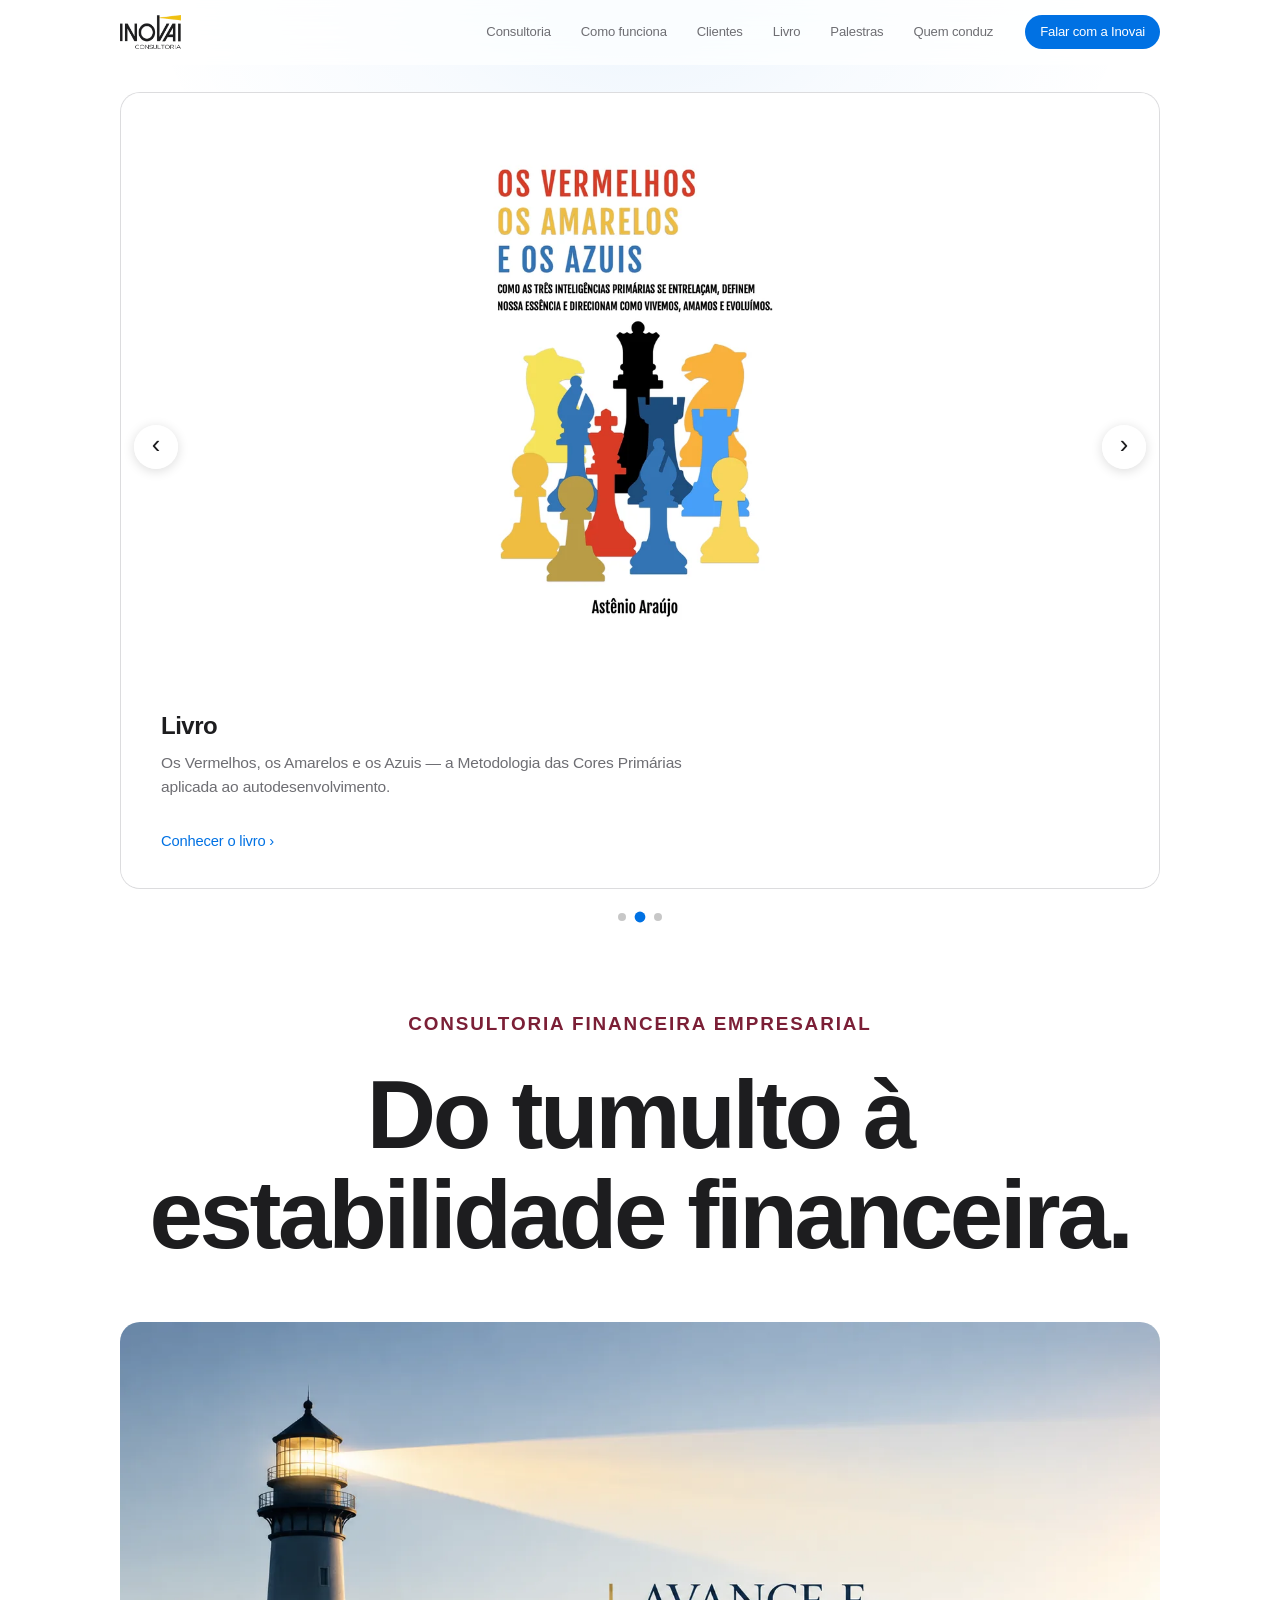
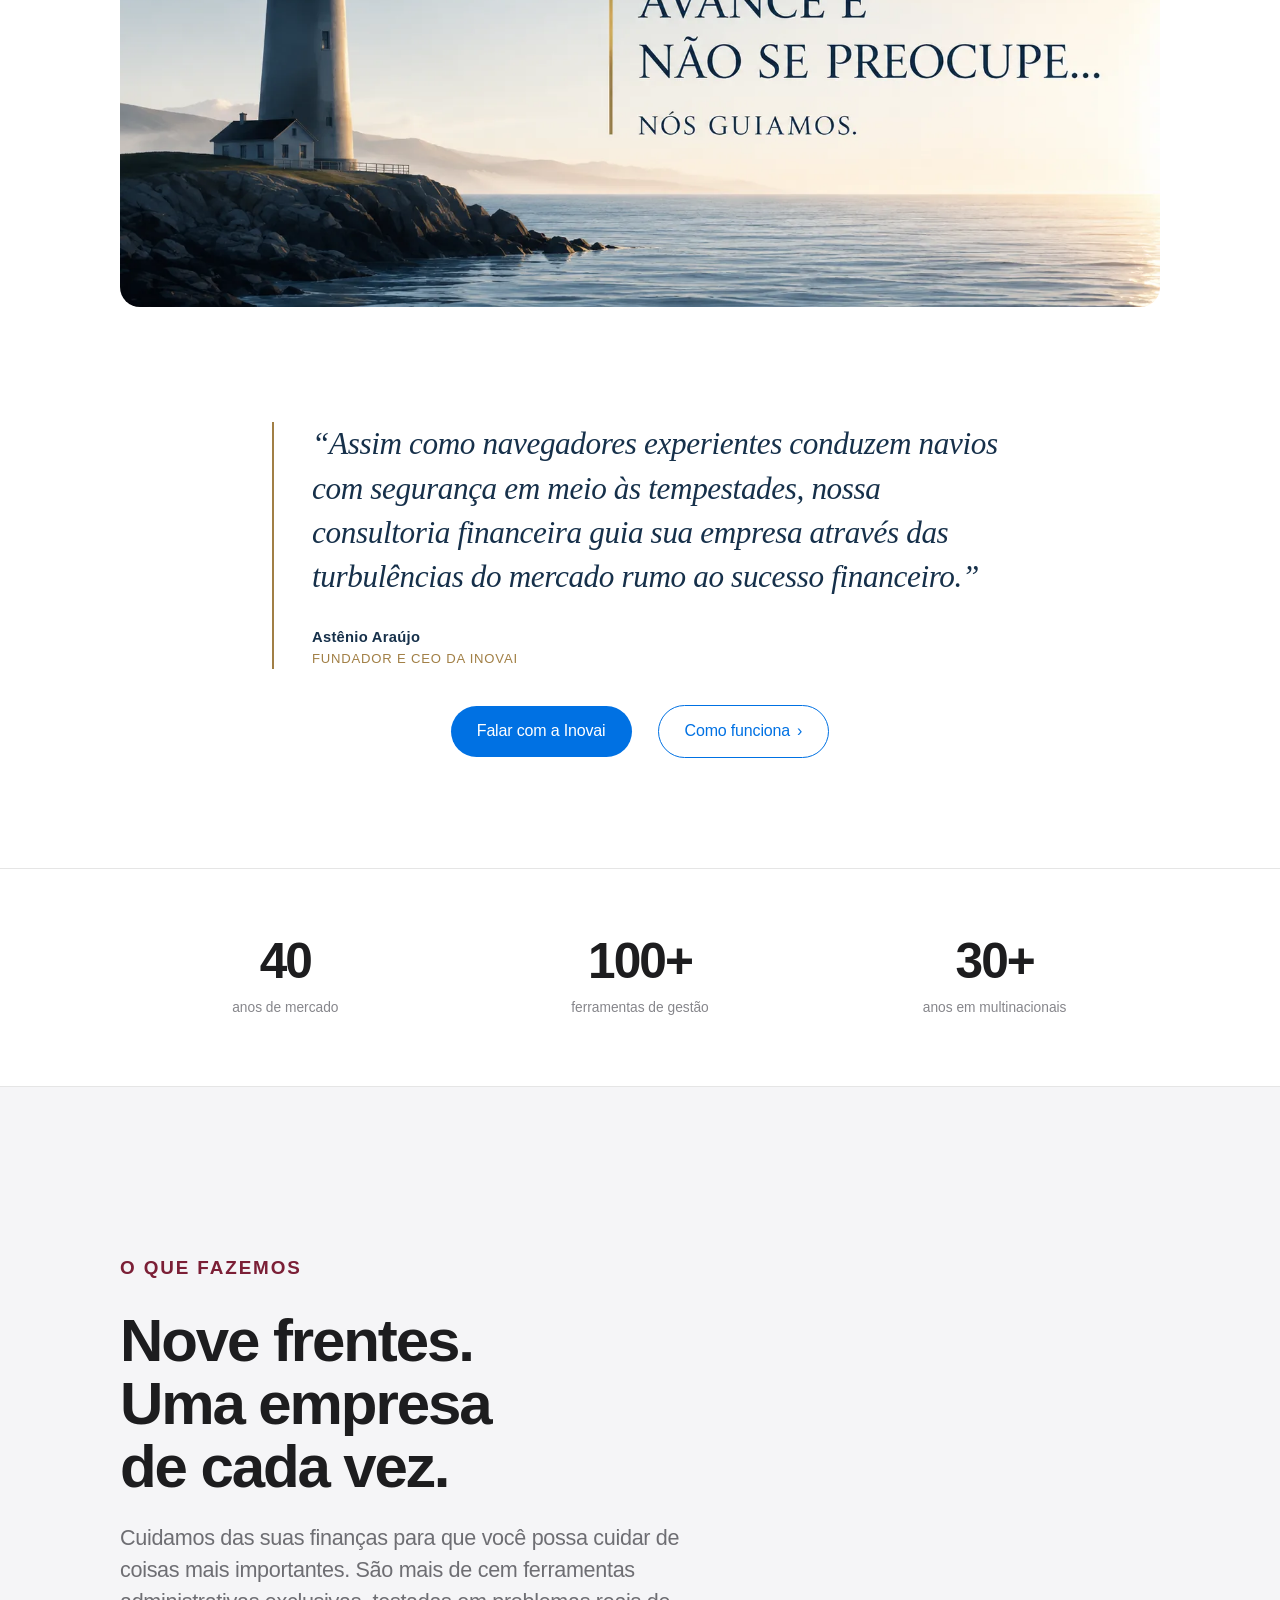
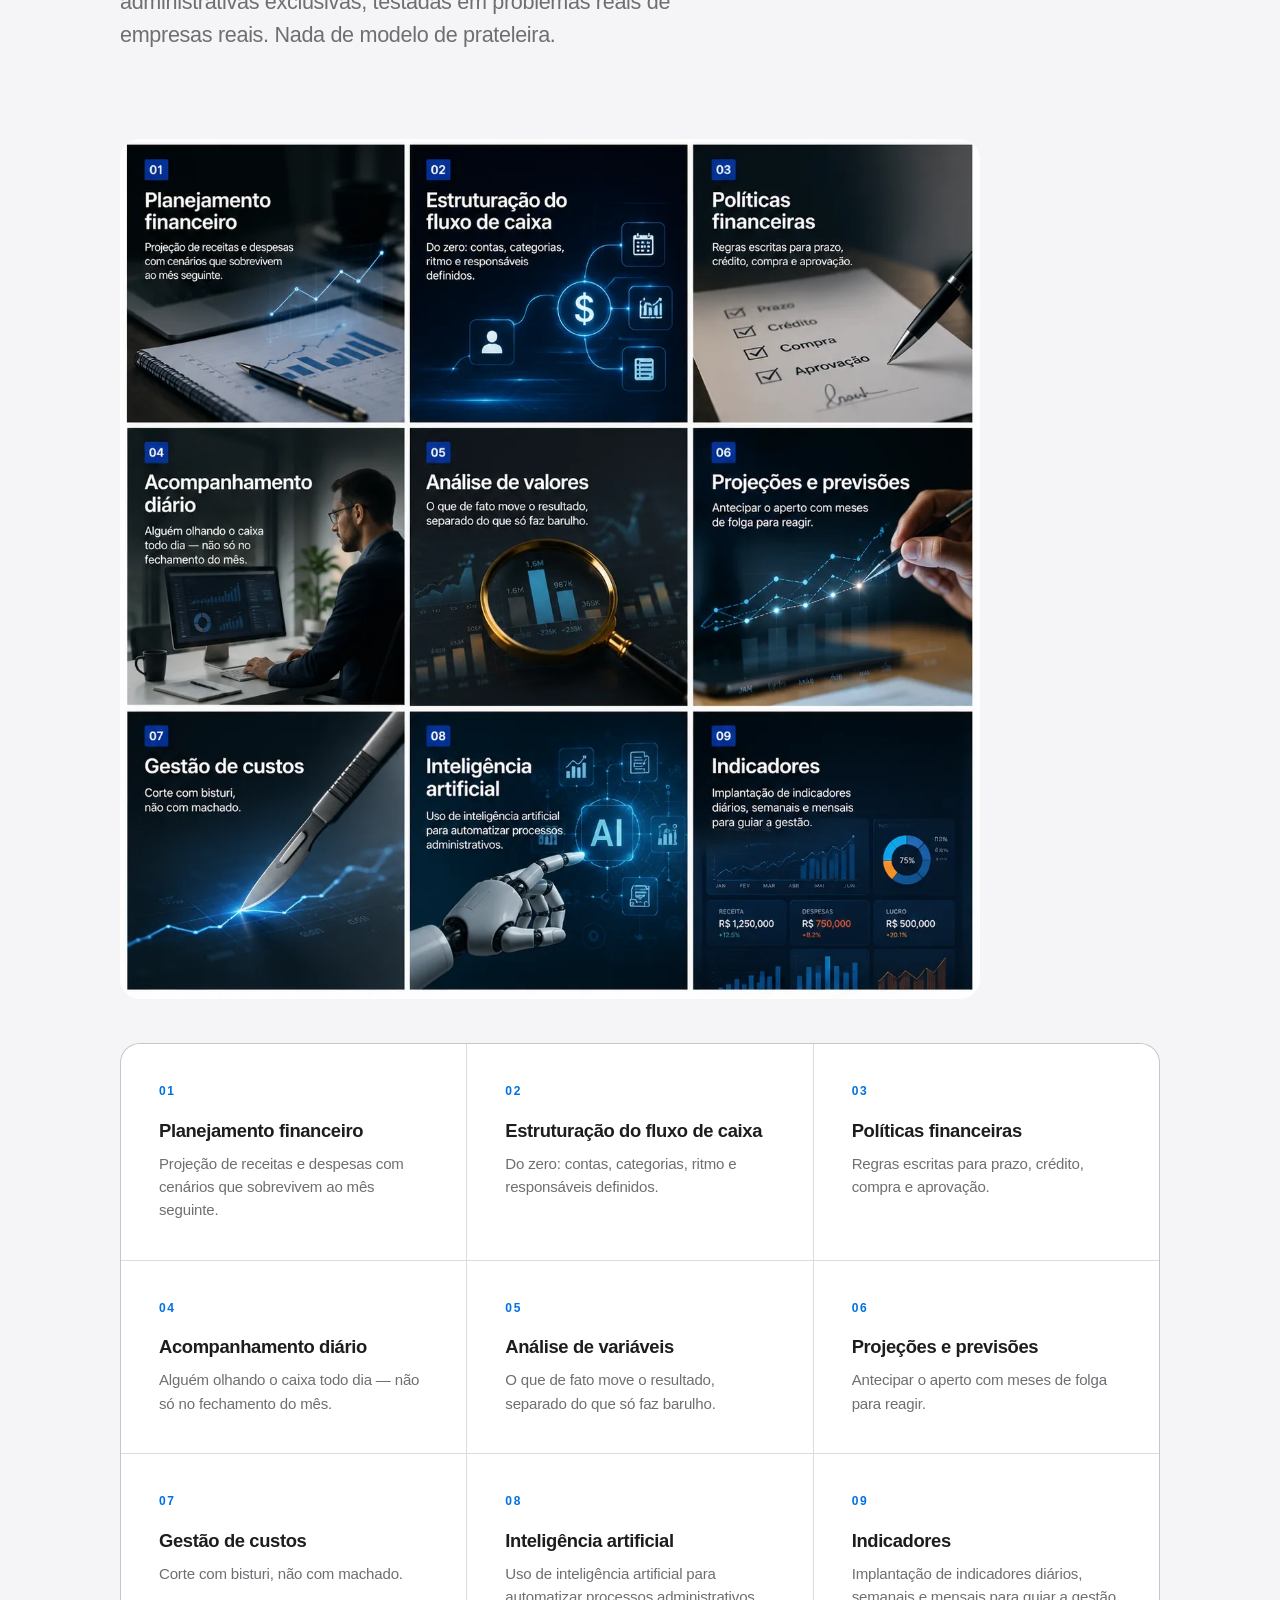
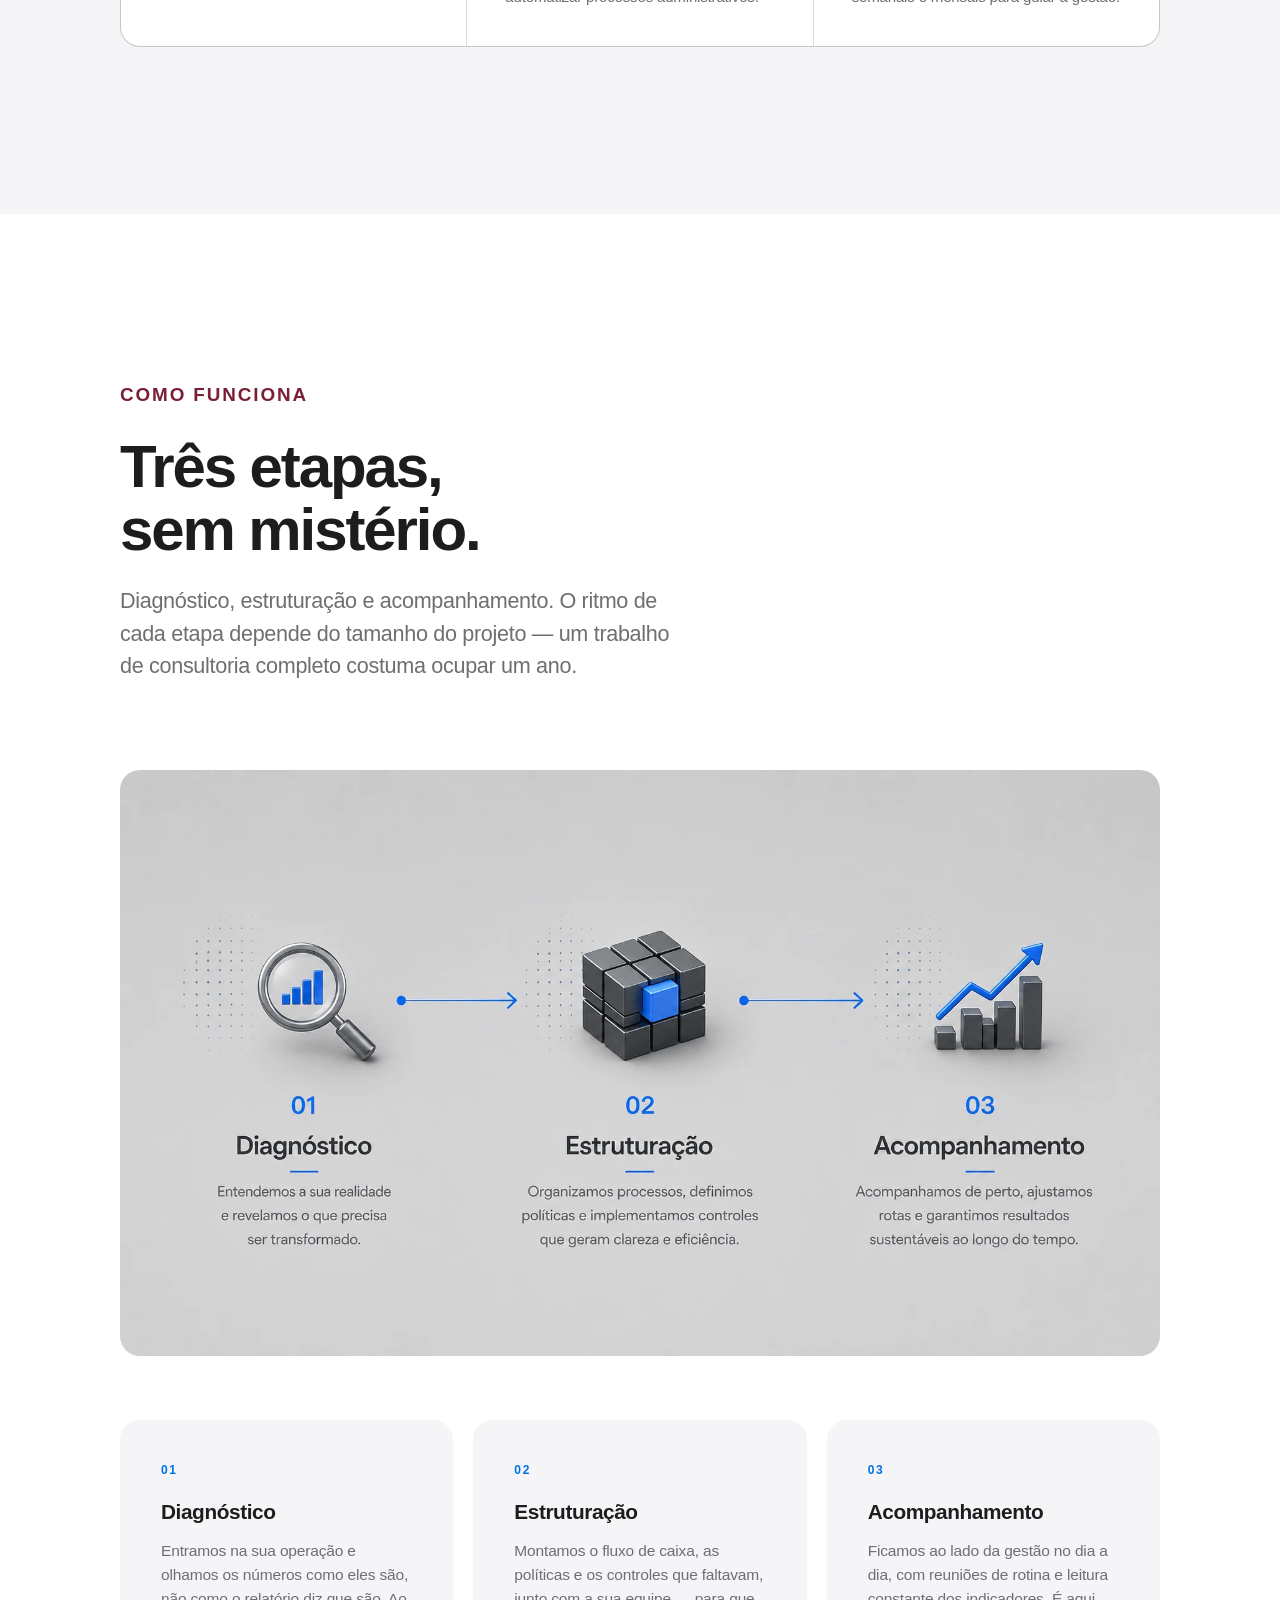
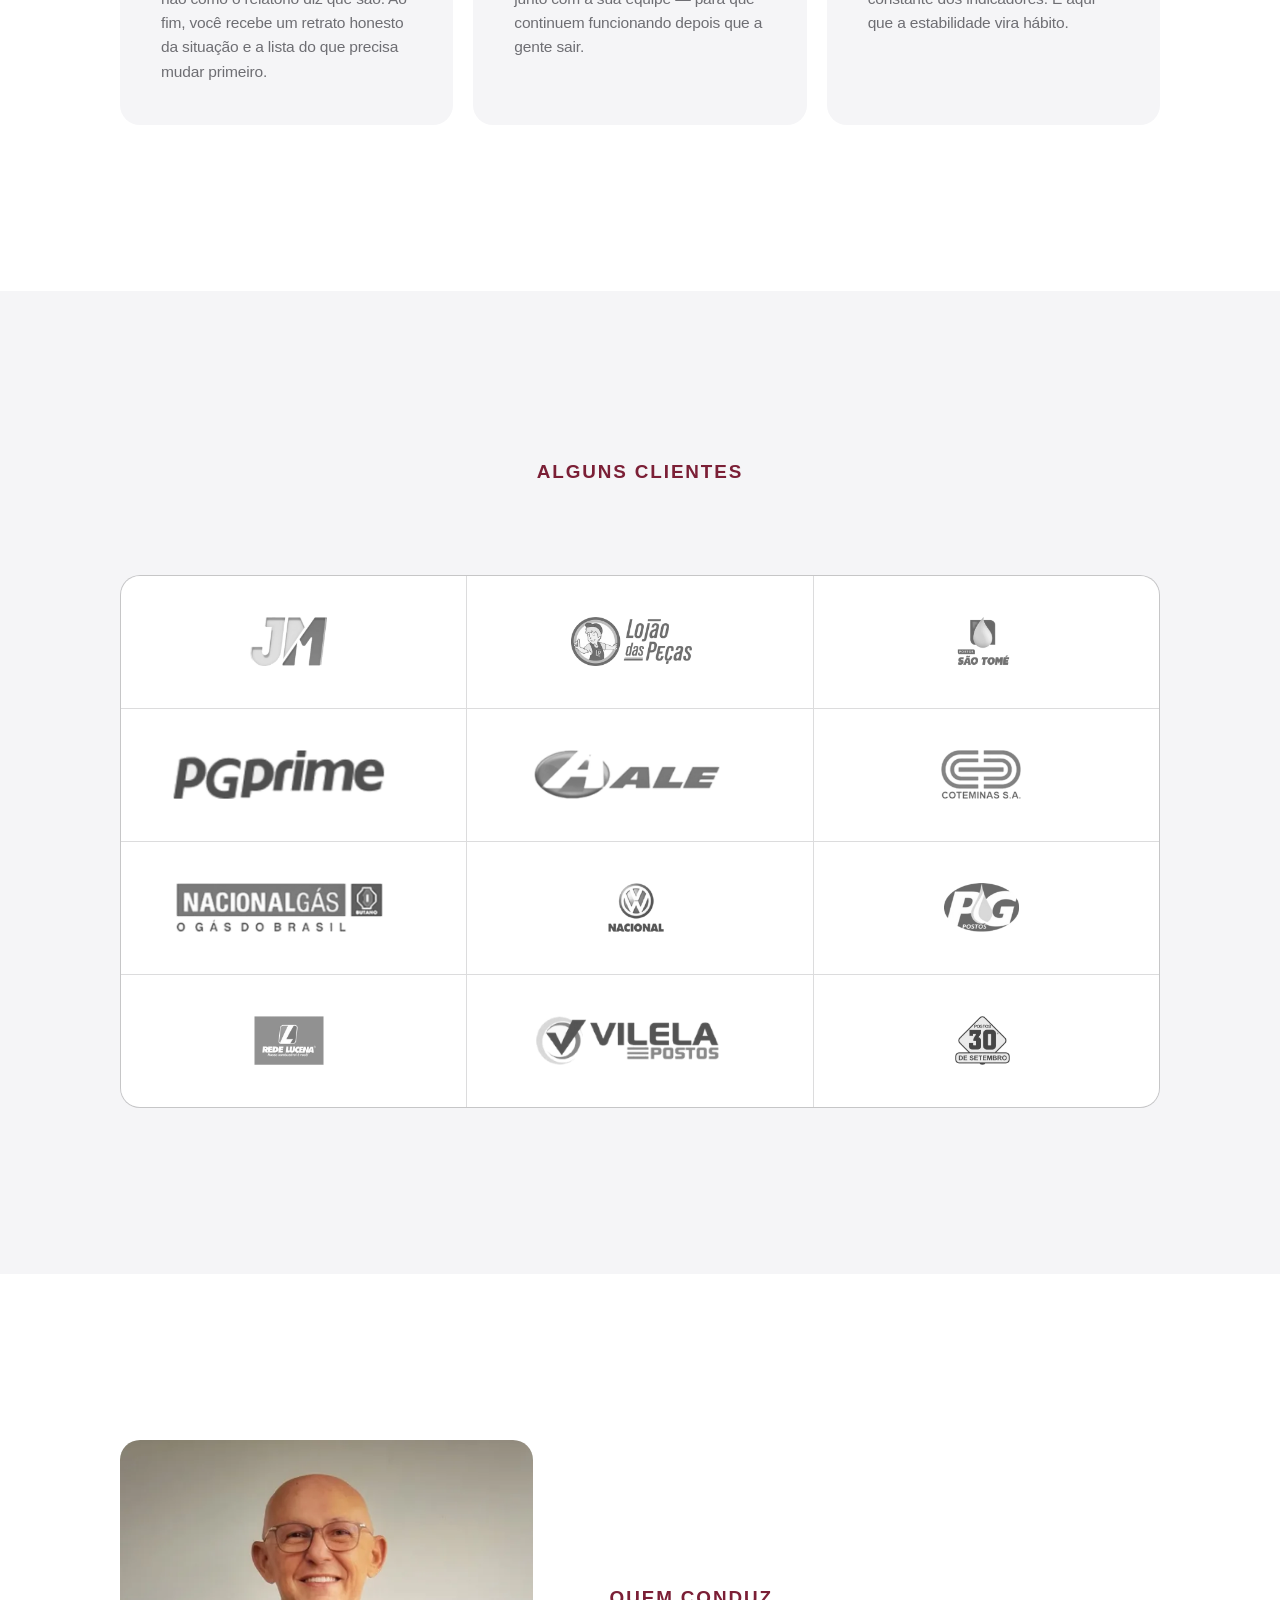
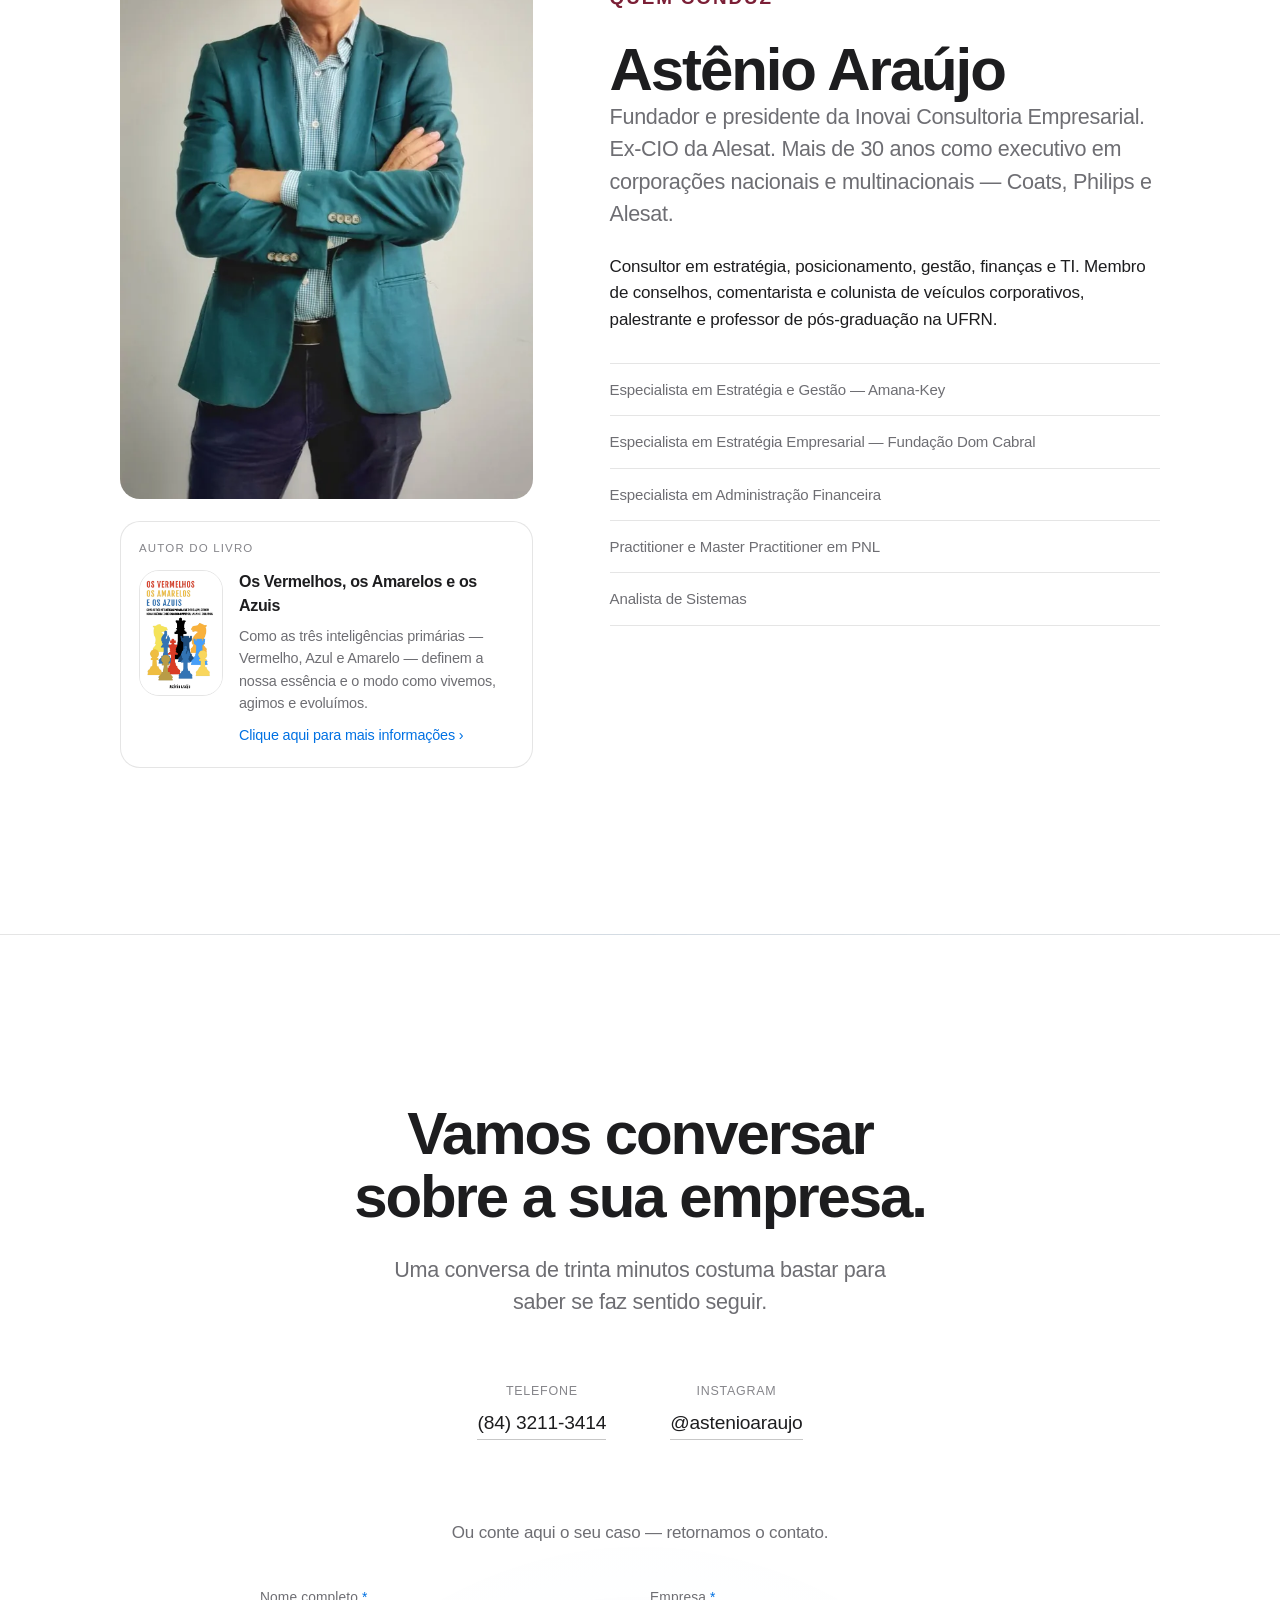
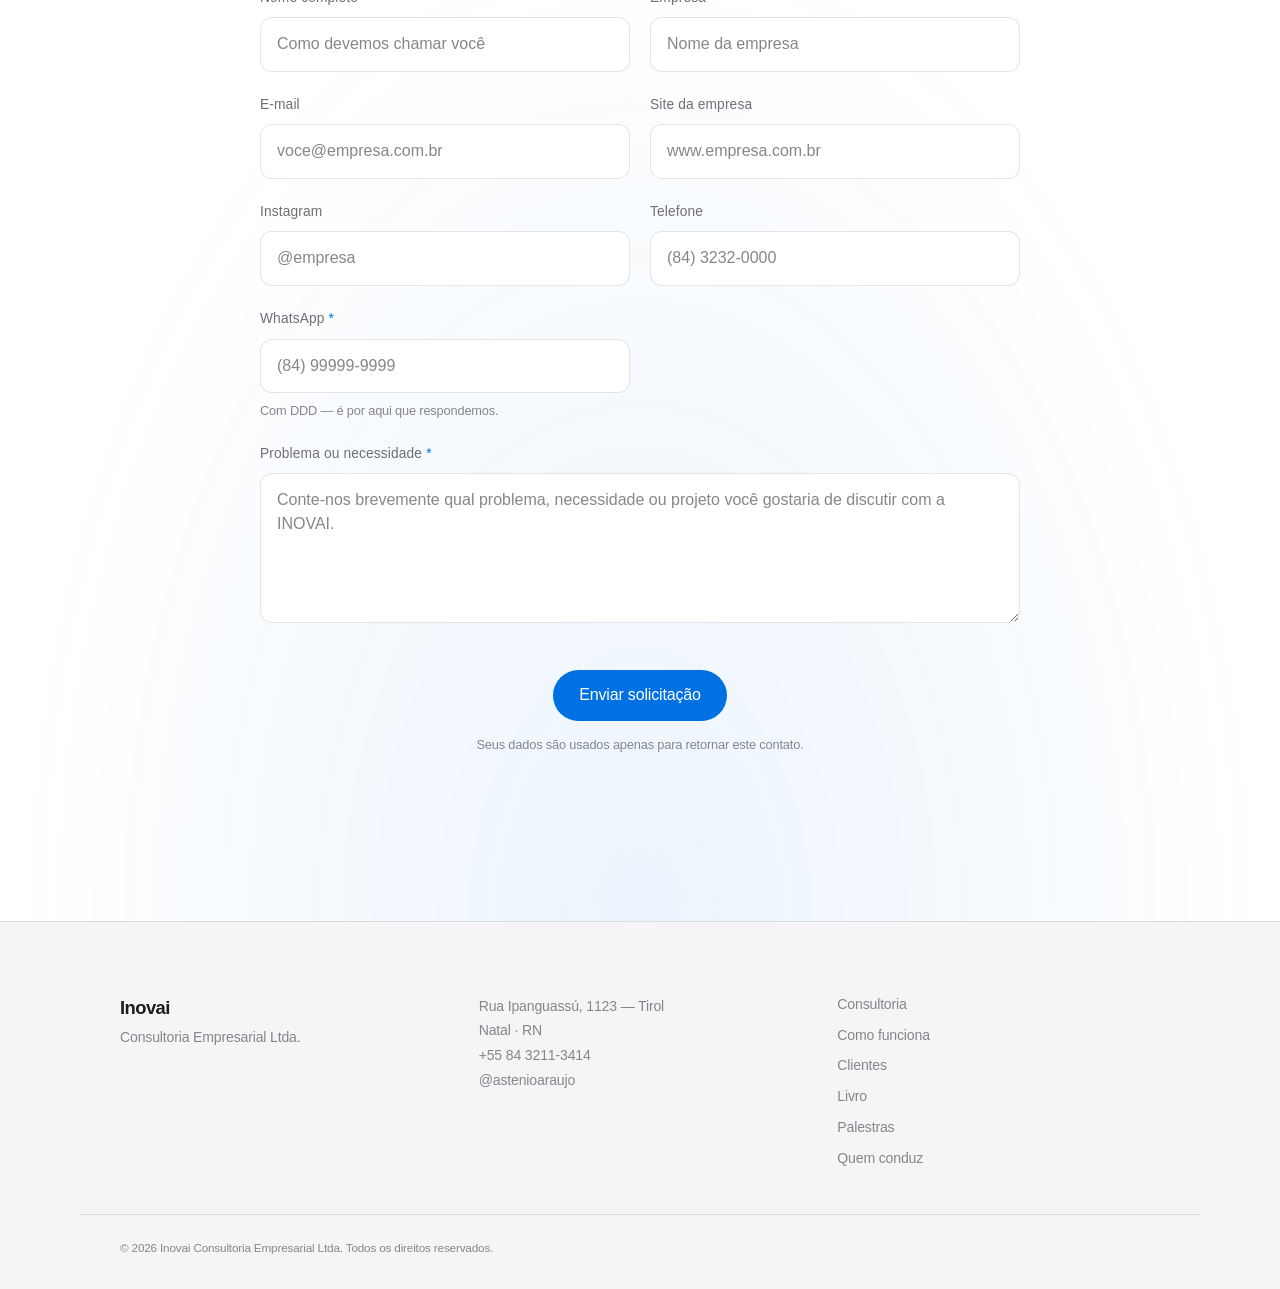
==== public/index.html @ 65b1d148 "Mosaico das nove frentes na seção de consultoria Entra entre o texto de abertura e a lista. O alt é " ====
<!doctype html>
<html lang="pt-BR">
<head>
<meta charset="utf-8">
<meta name="viewport" content="width=device-width, initial-scale=1">
<title>Inovai Consultoria — Consultoria financeira empresarial em Natal/RN</title>
<meta name="description" content="Consultoria financeira para empresas. Planejamento, fluxo de caixa, políticas financeiras e gestão de custos. Do tumulto à estabilidade financeira, com Astênio Araújo.">
<meta name="theme-color" content="#ffffff">
<link rel="stylesheet" href="css/styles.css">
</head>
<body>

<a class="skip" href="#conteudo">Pular para o conteúdo</a>

<header class="nav" id="nav">
  <div class="nav__inner">
    <a class="nav__brand" href="#topo" aria-label="Inovai Consultoria — início">
      <picture>
        <source srcset="img/logo-inovai.webp" type="image/webp">
        <img src="img/logo-inovai.png" width="216" height="120" alt="Inovai Consultoria">
      </picture>
    </a>

    <nav class="nav__links" aria-label="Principal">
      <a href="#consultoria">Consultoria</a>
      <a href="#metodo">Como funciona</a>
      <a href="#clientes">Clientes</a>
      <a href="livro.html">Livro</a>
      <a href="palestras.html">Palestras</a>
      <a href="#sobre">Quem conduz</a>
    </nav>

    <a class="nav__cta" href="#contato">Falar com a Inovai</a>

    <button class="nav__toggle" id="navToggle" aria-expanded="false" aria-controls="navMenu" aria-label="Abrir menu">
      <span></span><span></span>
    </button>
  </div>

  <div class="menu" id="navMenu" hidden>
    <a href="#consultoria">Consultoria</a>
    <a href="#metodo">Como funciona</a>
    <a href="#clientes">Clientes</a>
    <a href="livro.html">Livro</a>
    <a href="palestras.html">Palestras</a>
    <a href="#sobre">Quem conduz</a>
    <a href="#contato">Falar com a Inovai</a>
  </div>
</header>

<main id="conteudo">

  <!-- ============ HERO ============ -->
  <section class="hero" id="topo">
    <div class="wrap hero__inner">
      <div class="carrossel hero__midia reveal" aria-roledescription="carrossel"
           aria-label="Produtos da Inovai">
        <div class="carrossel__palco">
          <ul class="carrossel__trilha" id="carrosselTrilha">
        <li class="slide" role="group" aria-roledescription="slide"
            aria-label="1 de 6: Consultoria">
                  <picture>
            <source srcset="img/produto-consultoria.webp" type="image/webp">
            <img src="img/produto-consultoria.jpg" width="1600" height="900"
                 alt="Reunião de apresentação de resultados com painel de indicadores da Inovai">
          </picture>
          <div class="slide__texto">
            <h3>Consultoria</h3>
            <p>Planejamento, fluxo de caixa e gestão de custos, do diagnóstico ao acompanhamento diário.</p>
          </div>
        </li>
        <li class="slide" role="group" aria-roledescription="slide"
            aria-label="2 de 6: Livro">
          <a class="slide__link" href="livro.html">
            <picture>
              <source srcset="img/slide-livro.webp" type="image/webp">
              <img src="img/slide-livro.jpg" width="1600" height="900" loading="lazy"
                   alt="Capa do livro Os Vermelhos, os Amarelos e os Azuis, de Astênio Araújo">
            </picture>
            <div class="slide__texto">
              <h3>Livro</h3>
              <p>Os Vermelhos, os Amarelos e os Azuis — a Metodologia das Cores
                 Primárias aplicada ao autodesenvolvimento.</p>
              <span class="slide__mais">Conhecer o livro ›</span>
            </div>
          </a>
        </li>
        <li class="slide" role="group" aria-roledescription="slide"
            aria-label="3 de 6: Palestras">
          <a class="slide__link" href="palestras.html">
            <picture>
              <source srcset="img/slide-palestras.webp" type="image/webp">
              <img src="img/slide-palestras.jpg" width="1600" height="900" loading="lazy"
                   alt="Astênio Araújo em palestra, de microfone na mão, diante de um auditório lotado">
            </picture>
            <div class="slide__texto">
              <h3>Palestras</h3>
              <p>Administração, estratégia, gestão financeira e gestão de pessoas,
                 para plateias de executivos, empresários e estudantes.</p>
              <span class="slide__mais">Conhecer as palestras ›</span>
            </div>
          </a>
        </li>
        <!--
          Os outros produtos entram aqui conforme as imagens ficarem prontas.
          Basta descomentar um bloco por vez e acrescentar o ponto correspondente
          em .carrossel__pontos — as setas e os pontos aparecem sozinhos a partir
          do segundo slide.
        -->
        <!--
        <li class="slide" role="group" aria-roledescription="slide"
            aria-label="4 de 6: Treinamentos">
                  <div class="slide__vazio">
            <span>Imagem em preparação</span>
          </div>
          <div class="slide__texto">
            <h3>Treinamentos</h3>
            <p>[Uma linha sobre os treinamentos — o que a equipe leva embora.]</p>
          </div>
        </li>
        <li class="slide" role="group" aria-roledescription="slide"
            aria-label="5 de 6: Mentorias">
                  <div class="slide__vazio">
            <span>Imagem em preparação</span>
          </div>
          <div class="slide__texto">
            <h3>Mentorias</h3>
            <p>[Uma linha sobre as mentorias — para quem e em que ritmo.]</p>
          </div>
        </li>
        <li class="slide" role="group" aria-roledescription="slide"
            aria-label="6 de 6: Metodologia das Cores">
                  <div class="slide__vazio">
            <span>Imagem em preparação</span>
          </div>
          <div class="slide__texto">
            <h3>Metodologia das Cores</h3>
            <p>[Uma linha sobre a metodologia das cores — o que ela revela.]</p>
          </div>
        </li>
        -->
          </ul>
        </div>

        <button class="carrossel__seta carrossel__seta--anterior" type="button"
                id="carrosselAnterior" aria-label="Produto anterior" hidden>
          <span aria-hidden="true">‹</span>
        </button>
        <button class="carrossel__seta carrossel__seta--proximo" type="button"
                id="carrosselProximo" aria-label="Próximo produto" hidden>
          <span aria-hidden="true">›</span>
        </button>

        <div class="carrossel__pontos" id="carrosselPontos" role="tablist"
             aria-label="Escolher produto" hidden>
          <button type="button" role="tab" aria-label="Consultoria" aria-selected="true"></button>
          <button type="button" role="tab" aria-label="Livro" aria-selected="false"></button>
          <button type="button" role="tab" aria-label="Palestras" aria-selected="false"></button>
        </div>
      </div>

      <p class="eyebrow reveal">Consultoria financeira empresarial</p>
      <h1 class="hero__title reveal">
        Do tumulto à<br>estabilidade financeira.
      </h1>

      <figure class="hero__farol reveal">
        <picture>
          <source srcset="img/farol.webp" type="image/webp">
          <img src="img/farol.jpg" width="1600" height="900" loading="lazy"
               alt="Farol iluminando o mar ao amanhecer, com a frase: Avance e não se preocupe… nós guiamos.">
        </picture>
      </figure>

      <figure class="quote hero__citacao">
        <blockquote class="reveal">
          “Assim como navegadores experientes conduzem navios com segurança
          em meio às tempestades, nossa consultoria financeira guia sua empresa
          através das turbulências do mercado rumo ao sucesso financeiro.”
        </blockquote>
        <figcaption class="reveal">
          <strong>Astênio Araújo</strong>
          <span>Fundador e CEO da Inovai</span>
        </figcaption>
      </figure>

      <div class="hero__actions reveal">
        <a class="btn btn--primary" href="#contato">Falar com a Inovai</a>
        <a class="btn btn--ghost" href="#metodo">Como funciona <span aria-hidden="true">›</span></a>
      </div>

    </div>

    <div class="hero__glow" aria-hidden="true"></div>
  </section>


  <!-- ============ NÚMEROS ============ -->
  <section class="stats">
    <div class="wrap stats__grid">
      <div class="stat reveal"><strong>40</strong><span>anos de mercado</span></div>
      <div class="stat reveal"><strong>100+</strong><span>ferramentas de gestão</span></div>
      <div class="stat reveal"><strong>30+</strong><span>anos em multinacionais</span></div>
    </div>
  </section>

  <!-- ============ CONSULTORIA / SERVIÇOS ============ -->
  <section class="section section--alt" id="consultoria">
    <div class="wrap">
      <header class="section__head">
        <p class="eyebrow reveal">O que fazemos</p>
        <h2 class="reveal">Nove frentes.<br>Uma empresa<br>de cada vez.</h2>
        <p class="lead reveal">
          Cuidamos das suas finanças para que você possa cuidar de coisas mais
          importantes. São mais de cem ferramentas administrativas exclusivas,
          testadas em problemas reais de empresas reais. Nada de modelo de
          prateleira.
        </p>
      </header>

      <!-- O mosaico repete, em imagem, as nove frentes listadas logo abaixo.
           Por isso o alt é curto: quem usa leitor de tela ouviria tudo duas
           vezes se a imagem descrevesse item por item. -->
      <figure class="frentes reveal">
        <picture>
          <source srcset="img/frentes.webp" type="image/webp">
          <img src="img/frentes.jpg" width="1254" height="1254" loading="lazy"
               alt="Mosaico com as nove frentes de consultoria, detalhadas na lista a seguir.">
        </picture>
      </figure>

      <ol class="services">
        <li class="reveal"><span>01</span><h3>Planejamento financeiro</h3><p>Projeção de receitas e despesas com cenários que sobrevivem ao mês seguinte.</p></li>
        <li class="reveal"><span>02</span><h3>Estruturação do fluxo de caixa</h3><p>Do zero: contas, categorias, ritmo e responsáveis definidos.</p></li>
        <li class="reveal"><span>03</span><h3>Políticas financeiras</h3><p>Regras escritas para prazo, crédito, compra e aprovação.</p></li>
        <li class="reveal"><span>04</span><h3>Acompanhamento diário</h3><p>Alguém olhando o caixa todo dia — não só no fechamento do mês.</p></li>
        <li class="reveal"><span>05</span><h3>Análise de variáveis</h3><p>O que de fato move o resultado, separado do que só faz barulho.</p></li>
        <li class="reveal"><span>06</span><h3>Projeções e previsões</h3><p>Antecipar o aperto com meses de folga para reagir.</p></li>
        <li class="reveal"><span>07</span><h3>Gestão de custos</h3><p>Corte com bisturi, não com machado.</p></li>
        <li class="reveal"><span>08</span><h3>Inteligência artificial</h3><p>Uso de inteligência artificial para automatizar processos administrativos.</p></li>
        <li class="reveal"><span>09</span><h3>Indicadores</h3><p>Implantação de indicadores diários, semanais e mensais para guiar a gestão.</p></li>
      </ol>
    </div>
  </section>

  <!-- ============ MÉTODO ============ -->
  <section class="section" id="metodo">
    <div class="wrap">
      <header class="section__head">
        <p class="eyebrow reveal">Como funciona</p>
        <h2 class="reveal">Três etapas,<br>sem mistério.</h2>
        <p class="lead reveal">
          Diagnóstico, estruturação e acompanhamento. O ritmo de cada etapa depende
          do tamanho do projeto — um trabalho de consultoria completo costuma
          ocupar um ano.
        </p>
      </header>

      <!-- Desenho do fluxo (arte) — no celular dá lugar à linha do tempo abaixo -->
      <figure class="fluxo-arte reveal">
        <picture>
          <source
            type="image/webp"
            srcset="img/fluxo-800.webp 836w, img/fluxo.webp 1672w"
            sizes="(min-width:1120px) 1040px, 92vw">
          <img
            src="img/fluxo.jpg"
            srcset="img/fluxo-800.jpg 836w, img/fluxo.jpg 1672w"
            sizes="(min-width:1120px) 1040px, 92vw"
            width="1672" height="941" loading="lazy" decoding="async"
            alt="Fluxo do método em três etapas: 01 Diagnóstico — entendemos a sua realidade e revelamos o que precisa ser transformado; 02 Estruturação — organizamos processos, definimos políticas e implementamos controles que geram clareza e eficiência; 03 Acompanhamento — acompanhamos de perto, ajustamos rotas e garantimos resultados sustentáveis ao longo do tempo.">
        </picture>
      </figure>

      <!-- Linha do tempo (só no celular, onde a arte ficaria ilegível) -->
      <div class="fluxo reveal" role="img"
           aria-label="Linha do tempo do método: começa no diagnóstico, segue para a estruturação e termina no acompanhamento, ao longo de cerca de um ano.">
        <ol class="fluxo__linha">
          <li class="fluxo__no">
            <span class="fluxo__ponto"><span>01</span></span>
            <span class="fluxo__rotulo">Diagnóstico</span>
            <span class="fluxo__nota">Retrato honesto</span>
          </li>
          <li class="fluxo__no">
            <span class="fluxo__ponto"><span>02</span></span>
            <span class="fluxo__rotulo">Estruturação</span>
            <span class="fluxo__nota">Controles de pé</span>
          </li>
          <li class="fluxo__no">
            <span class="fluxo__ponto"><span>03</span></span>
            <span class="fluxo__rotulo">Acompanhamento</span>
            <span class="fluxo__nota">Estabilidade vira hábito</span>
          </li>
        </ol>
        <p class="fluxo__escala" aria-hidden="true">
          <span>início</span><span>≈ um ano</span>
        </p>
      </div>

      <div class="steps">
        <article class="step reveal">
          <span class="step__num">01</span>
          <h3>Diagnóstico</h3>
          <p>
            Entramos na sua operação e olhamos os números como eles são, não como
            o relatório diz que são. Ao fim, você recebe um retrato honesto da situação
            e a lista do que precisa mudar primeiro.
          </p>
        </article>

        <article class="step reveal">
          <span class="step__num">02</span>
          <h3>Estruturação</h3>
          <p>
            Montamos o fluxo de caixa, as políticas e os controles que faltavam,
            junto com a sua equipe — para que continuem funcionando depois que a
            gente sair.
          </p>
        </article>

        <article class="step reveal">
          <span class="step__num">03</span>
          <h3>Acompanhamento</h3>
          <p>
            Ficamos ao lado da gestão no dia a dia, com reuniões de rotina e leitura
            constante dos indicadores. É aqui que a estabilidade vira hábito.
          </p>
        </article>
      </div>
    </div>
  </section>

  <!-- ============ CLIENTES ============ -->
  <section class="section section--alt" id="clientes">
    <div class="wrap">
      <header class="section__head section__head--center">
        <p class="eyebrow reveal">Alguns clientes</p>
      </header>

      <ul class="logos">
        <li class="logo reveal">
          <picture>
            <source srcset="img/clientes/jm.webp" type="image/webp">
            <img src="img/clientes/jm.png" alt="JM" loading="lazy">
          </picture>
        </li>
        <li class="logo reveal">
          <picture>
            <source srcset="img/clientes/lojao-das-pecas.webp" type="image/webp">
            <img src="img/clientes/lojao-das-pecas.png" alt="Lojão das Peças" loading="lazy">
          </picture>
        </li>
        <li class="logo reveal">
          <picture>
            <source srcset="img/clientes/postos-sao-tome.webp" type="image/webp">
            <img src="img/clientes/postos-sao-tome.png" alt="Postos São Tomé" loading="lazy">
          </picture>
        </li>
        <li class="logo reveal">
          <picture>
            <source srcset="img/clientes/pgprime.webp" type="image/webp">
            <img src="img/clientes/pgprime.png" alt="PGprime" loading="lazy">
          </picture>
        </li>
        <li class="logo reveal">
          <picture>
            <source srcset="img/clientes/ale.webp" type="image/webp">
            <img src="img/clientes/ale.png" alt="Ale Combustíveis" loading="lazy">
          </picture>
        </li>
        <li class="logo reveal">
          <picture>
            <source srcset="img/clientes/coteminas.webp" type="image/webp">
            <img src="img/clientes/coteminas.png" alt="Coteminas S.A." loading="lazy">
          </picture>
        </li>
        <li class="logo reveal">
          <picture>
            <source srcset="img/clientes/nacional-gas.webp" type="image/webp">
            <img src="img/clientes/nacional-gas.png" alt="Nacional Gás" loading="lazy">
          </picture>
        </li>
        <li class="logo reveal">
          <picture>
            <source srcset="img/clientes/volkswagen-nacional.webp" type="image/webp">
            <img src="img/clientes/volkswagen-nacional.png" alt="Volkswagen Nacional" loading="lazy">
          </picture>
        </li>
        <li class="logo reveal">
          <picture>
            <source srcset="img/clientes/pg-postos.webp" type="image/webp">
            <img src="img/clientes/pg-postos.png" alt="PG Postos" loading="lazy">
          </picture>
        </li>
        <li class="logo logo--chapado reveal">
          <picture>
            <source srcset="img/clientes/rede-lucena.webp" type="image/webp">
            <img src="img/clientes/rede-lucena.png" alt="Rede Lucena" loading="lazy">
          </picture>
        </li>
        <li class="logo reveal">
          <picture>
            <source srcset="img/clientes/vilela-postos.webp" type="image/webp">
            <img src="img/clientes/vilela-postos.png" alt="Vilela Postos" loading="lazy">
          </picture>
        </li>
        <li class="logo reveal">
          <picture>
            <source srcset="img/clientes/postos-30-de-setembro.webp" type="image/webp">
            <img src="img/clientes/postos-30-de-setembro.png" alt="Postos 30 de Setembro" loading="lazy">
          </picture>
        </li>
      </ul>
    </div>
  </section>

  <!-- ============ QUEM CONDUZ ============ -->
  <section class="section" id="sobre">
    <div class="wrap about">
      <div class="about__photo reveal">
        <picture>
          <source srcset="img/astenio.webp" type="image/webp">
          <img src="img/astenio.jpg" width="627" height="1000" loading="lazy"
               alt="Astênio Araújo, fundador da Inovai Consultoria">
        </picture>

        <!-- O cartão inteiro é link para a landing do livro -->
        <a class="autor reveal" href="livro.html">
          <span class="autor__rotulo">Autor do livro</span>
          <div class="autor__conteudo">
            <picture class="autor__capa">
              <source srcset="img/livro.webp" type="image/webp">
              <img src="img/livro.jpg" width="1100" height="1665" loading="lazy"
                   alt="Capa do livro Os Vermelhos, os Amarelos e os Azuis">
            </picture>
            <div class="autor__texto">
              <strong>Os Vermelhos, os Amarelos e os Azuis</strong>
              <p>Como as três inteligências primárias — Vermelho, Azul e Amarelo —
                 definem a nossa essência e o modo como vivemos, agimos e evoluímos.</p>
              <span class="autor__mais">Clique aqui para mais informações ›</span>
            </div>
          </div>
        </a>
      </div>

      <div class="about__copy">
        <p class="eyebrow reveal">Quem conduz</p>
        <h2 class="reveal">Astênio Araújo</h2>
        <p class="lead reveal">
          Fundador e presidente da Inovai Consultoria Empresarial. Ex-CIO da Alesat.
          Mais de 30 anos como executivo em corporações nacionais e multinacionais —
          Coats, Philips e Alesat.
        </p>
        <p class="reveal">
          Consultor em estratégia, posicionamento, gestão, finanças e TI. Membro de
          conselhos, comentarista e colunista de veículos corporativos, palestrante e
          professor de pós-graduação na UFRN.
        </p>
        <ul class="creds reveal">
          <li>Especialista em Estratégia e Gestão — Amana-Key</li>
          <li>Especialista em Estratégia Empresarial — Fundação Dom Cabral</li>
          <li>Especialista em Administração Financeira</li>
          <li>Practitioner e Master Practitioner em PNL</li>
          <li>Analista de Sistemas</li>
        </ul>
      </div>
    </div>
  </section>

  <!-- ============ CTA FINAL ============ -->
  <section class="section closing" id="contato">
    <div class="wrap closing__inner">
      <h2 class="reveal">Vamos conversar<br>sobre a sua empresa.</h2>
      <p class="lead reveal">Uma conversa de trinta minutos costuma bastar para saber se faz sentido seguir.</p>
      <ul class="contatos reveal">
        <li>
          <span class="contatos__rotulo">Telefone</span>
          <a href="tel:+558432113414">(84) 3211-3414</a>
        </li>
        <li>
          <span class="contatos__rotulo">Instagram</span>
          <a href="https://instagram.com/astenioaraujo" target="_blank" rel="noopener">@astenioaraujo</a>
        </li>
      </ul>

      <form class="form reveal" id="formContato" novalidate>
        <p class="form__intro">Ou conte aqui o seu caso — retornamos o contato.</p>

        <!-- Web3Forms: a chave é pública por natureza, ela só endereça o envio
             para a caixa cadastrada. Não dá acesso a nada — pode ficar no HTML. -->
        <input type="hidden" name="access_key" value="b5db4f8d-cea5-414e-a838-e527a582b4c8">
        <input type="hidden" name="subject" value="Contato pelo site da Inovai">
        <input type="hidden" name="from_name" value="Site Inovai">

        <div class="form__grid">
          <div class="field">
            <label for="nome">Nome completo <span class="req" aria-hidden="true">*</span></label>
            <input id="nome" name="nome" type="text" autocomplete="name" required
                   maxlength="120" placeholder="Como devemos chamar você">
            <p class="field__erro" data-erro-de="nome" hidden></p>
          </div>

          <div class="field">
            <label for="empresa">Empresa <span class="req" aria-hidden="true">*</span></label>
            <input id="empresa" name="empresa" type="text" autocomplete="organization" required
                   maxlength="120" placeholder="Nome da empresa">
            <p class="field__erro" data-erro-de="empresa" hidden></p>
          </div>

          <div class="field">
            <label for="email">E-mail</label>
            <input id="email" name="email" type="email" autocomplete="email"
                   maxlength="180" placeholder="voce@empresa.com.br">
            <p class="field__erro" data-erro-de="email" hidden></p>
          </div>

          <div class="field">
            <label for="site">Site da empresa</label>
            <input id="site" name="site" type="text" maxlength="180"
                   placeholder="www.empresa.com.br">
          </div>

          <div class="field">
            <label for="instagram">Instagram</label>
            <input id="instagram" name="instagram" type="text" maxlength="120"
                   placeholder="@empresa">
          </div>

          <div class="field">
            <label for="telefone">Telefone</label>
            <input id="telefone" name="telefone" type="tel" autocomplete="tel"
                   inputmode="tel" maxlength="20" placeholder="(84) 3232-0000">
            <p class="field__erro" data-erro-de="telefone" hidden></p>
          </div>

          <div class="field">
            <label for="whatsapp">WhatsApp <span class="req" aria-hidden="true">*</span></label>
            <input id="whatsapp" name="whatsapp" type="tel" inputmode="tel" required
                   maxlength="20" placeholder="(84) 99999-9999">
            <p class="field__hint">Com DDD — é por aqui que respondemos.</p>
            <p class="field__erro" data-erro-de="whatsapp" hidden></p>
          </div>

          <div class="field field--full">
            <label for="descricao">Problema ou necessidade <span class="req" aria-hidden="true">*</span></label>
            <textarea id="descricao" name="descricao" rows="5" required maxlength="3000"
                      placeholder="Conte-nos brevemente qual problema, necessidade ou projeto você gostaria de discutir com a INOVAI."></textarea>
            <p class="field__erro" data-erro-de="descricao" hidden></p>
          </div>
        </div>

        <!-- Anti-spam: invisível para pessoas, atraente para robôs. O Web3Forms
             descarta o envio quando este campo vem preenchido. Não remover. -->
        <div class="hp" aria-hidden="true">
          <label for="botcheck">Deixe este campo em branco</label>
          <input id="botcheck" name="botcheck" type="checkbox" tabindex="-1" autocomplete="off">
        </div>

        <div class="form__acoes">
          <button class="btn btn--primary" type="submit" id="btnEnviar">Enviar solicitação</button>
          <p class="form__nota">Seus dados são usados apenas para retornar este contato.</p>
        </div>

        <p class="form__aviso" id="formAviso" role="alert" hidden></p>
      </form>

      <div class="form__ok" id="formOk" hidden>
        <h3>Obrigado pelo contato.</h3>
        <p>Recebemos sua solicitação e retornamos em breve.</p>
      </div>
    </div>
  </section>

</main>

<footer class="foot">
  <div class="wrap foot__inner">
    <div class="foot__brand">
      <strong>Inovai</strong>
      <span>Consultoria Empresarial Ltda.</span>
    </div>
    <address class="foot__contact">
      Rua Ipanguassú, 1123 — Tirol<br>
      Natal · RN<br>
      <a href="tel:+558432113414">+55 84 3211-3414</a><br>
      <a href="https://instagram.com/astenioaraujo" target="_blank" rel="noopener">@astenioaraujo</a>
    </address>
    <nav class="foot__links" aria-label="Rodapé">
      <a href="#consultoria">Consultoria</a>
      <a href="#metodo">Como funciona</a>
      <a href="#clientes">Clientes</a>
      <a href="livro.html">Livro</a>
      <a href="palestras.html">Palestras</a>
      <a href="#sobre">Quem conduz</a>
    </nav>
  </div>
  <div class="wrap foot__base">
    <small>© <span id="ano">2026</span> Inovai Consultoria Empresarial Ltda. Todos os direitos reservados.</small>
  </div>
</footer>

<script src="js/script.js"></script>
</body>
</html>
---- public/css/styles.css ----
/* =========================================================
   Astênio Araújo / Inovai — protótipo
   Paleta e ritmo tipográfico no padrão Apple: fundo claro, texto quase
   preto, azul como único acento, tipografia grande e muito ar.
   ========================================================= */

:root{
  --bg:            #fff;
  --bg-alt:        #f5f5f7;
  --surface:       #fff;
  --surface-2:     #f5f5f7;
  --line:          rgba(0,0,0,.10);
  --line-strong:   rgba(0,0,0,.22);

  --text:          #1d1d1f;
  --text-dim:      #6e6e73;
  --text-faint:    #86868b;
  --accent:        #0071e3;

  /* Colhidos da própria arte do farol, para a citação conversar com ela */
  --marinho:       #16304a;
  --dourado:       #a17f45;
  --vinho:         #7b1f36;

  --wrap:          1120px;
  --gutter:        clamp(20px, 5vw, 40px);
  --section-y:     clamp(88px, 13vw, 168px);
  --radius:        20px;

  --font: -apple-system, BlinkMacSystemFont, "SF Pro Display", "SF Pro Text",
          "Helvetica Neue", "Segoe UI", Roboto, Arial, sans-serif;

  --ease: cubic-bezier(.22,.61,.36,1);
}

*,*::before,*::after{ box-sizing:border-box; }

[hidden]{ display:none !important; }

html{ scroll-behavior:smooth; -webkit-text-size-adjust:100%; color-scheme:light; }

body{
  margin:0;
  background:var(--bg);
  color:var(--text);
  font-family:var(--font);
  font-size:17px;
  line-height:1.55;
  letter-spacing:-.01em;
  -webkit-font-smoothing:antialiased;
  text-rendering:optimizeLegibility;
  overflow-x:hidden;
}

img{ max-width:100%; display:block; }

a{ color:inherit; text-decoration:none; }

.wrap{
  width:100%;
  max-width:var(--wrap);
  margin-inline:auto;
  padding-inline:var(--gutter);
}

.skip{
  position:absolute; left:-9999px; top:0; z-index:100;
  background:#1d1d1f; color:#fff; padding:12px 18px; border-radius:0 0 10px 0;
}
.skip:focus{ left:0; }

:focus-visible{ outline:2px solid var(--accent); outline-offset:3px; border-radius:6px; }

/* ---------- Tipografia ---------- */

h1,h2,h3{ margin:0; font-weight:600; letter-spacing:-.035em; line-height:1.05; }

h1.hero__title{ font-size:clamp(2.8rem, 8.5vw, 6rem); }

h2{ font-size:clamp(2.1rem, 5.4vw, 3.75rem); }

h3{ font-size:1.3rem; letter-spacing:-.02em; line-height:1.25; }

p{ margin:0 0 1.1em; }
p:last-child{ margin-bottom:0; }

.eyebrow{
  font-size:clamp(1rem, 1.5vw, 1.18rem);
  font-weight:700;
  letter-spacing:.1em;
  text-transform:uppercase;
  color:var(--vinho);
  margin:0 0 26px;
}

.lead{
  font-size:clamp(1.1rem, 2vw, 1.35rem);
  line-height:1.5;
  color:var(--text-dim);
  letter-spacing:-.015em;
}

/* ---------- Navegação ---------- */

.nav{
  position:fixed; inset:0 0 auto 0; z-index:60;
  background:rgba(255,255,255,.72);
  backdrop-filter:saturate(180%) blur(22px);
  -webkit-backdrop-filter:saturate(180%) blur(22px);
  border-bottom:1px solid transparent;
  transition:border-color .35s var(--ease), background .35s var(--ease);
}
.nav.is-stuck{ border-bottom-color:var(--line); background:rgba(255,255,255,.88); }

.nav__inner{
  max-width:var(--wrap);
  margin-inline:auto;
  padding:0 var(--gutter);
  height:64px;
  display:flex; align-items:center; gap:32px;
}

.nav__brand{
  display:flex; align-items:center;
  flex:0 0 auto;
}
.nav__brand img{
  height:34px; width:auto;
  display:block;
}
@media (max-width:520px){
  .nav__brand img{ height:28px; }
}

.nav__links{ display:flex; gap:30px; margin-left:auto; }
.nav__links a{
  font-size:.82rem; color:var(--text-dim);
  transition:color .25s var(--ease);
}
.nav__links a:hover{ color:var(--text); }

.nav__cta{
  font-size:.82rem; font-weight:500;
  padding:7px 15px; border-radius:980px;
  background:var(--accent); color:#fff;
  transition:opacity .25s var(--ease);
}
.nav__cta:hover{ opacity:.82; }

.nav__toggle{
  display:none;
  margin-left:auto;
  width:34px; height:34px;
  background:none; border:0; cursor:pointer;
  flex-direction:column; justify-content:center; gap:6px;
}
.nav__toggle span{
  display:block; height:1.5px; width:20px; background:var(--text);
  transition:transform .3s var(--ease), opacity .3s var(--ease);
}
.nav__toggle[aria-expanded="true"] span:first-child{ transform:translateY(3.75px) rotate(45deg); }
.nav__toggle[aria-expanded="true"] span:last-child{ transform:translateY(-3.75px) rotate(-45deg); }

.menu{
  border-top:1px solid var(--line);
  padding:14px var(--gutter) 26px;
  display:flex; flex-direction:column; gap:4px;
}
.menu a{
  font-size:1.5rem; font-weight:600; letter-spacing:-.03em;
  padding:11px 0;
  border-bottom:1px solid var(--line);
}
.menu a:last-child{ border-bottom:0; color:var(--accent); }

/* a gaveta só existe no mobile */
@media (min-width:821px){
  .menu{ display:none !important; }
}

@media (max-width:820px){
  .nav__links,
  .nav__cta{ display:none; }
  .nav__toggle{ display:flex; }
}

/* ---------- Hero ---------- */

.hero{
  position:relative;
  padding:92px 0 clamp(72px,9vw,110px);
  overflow:hidden;
}

.hero__inner{ position:relative; z-index:2; text-align:center; }


.hero__actions{
  display:flex; flex-wrap:wrap; gap:14px 26px;
  justify-content:center; align-items:center;
  margin-top:36px;
}

/* Citação de posicionamento, logo abaixo do farol */
figure.hero__citacao{
  margin:clamp(76px,9vw,124px) auto 0;
  max-width:46rem;
  text-align:left;
  padding-left:clamp(22px,3vw,38px);
  border-left:2px solid var(--dourado);
}
figure.hero__citacao blockquote{
  font-family:"Iowan Old Style", "Palatino Linotype", Palatino, Georgia,
              "Times New Roman", serif;
  font-style:italic;
  font-weight:400;
  font-size:clamp(1.32rem, 2.5vw, 1.95rem);
  line-height:1.42;
  letter-spacing:-.012em;
  color:var(--marinho);
  max-width:none;
  margin:0;
}
figure.hero__citacao figcaption{
  margin-top:26px;
  text-align:left;
}
figure.hero__citacao figcaption strong{
  font-family:inherit;
  font-size:.92rem;
  letter-spacing:.02em;
  color:var(--marinho);
}
figure.hero__citacao figcaption span{
  font-size:.82rem;
  letter-spacing:.06em;
  text-transform:uppercase;
  color:var(--dourado);
}

@media (max-width:600px){
  figure.hero__citacao{ padding-left:18px; }
}

/* Farol, logo abaixo da chamada */
.hero__farol{
  margin:clamp(36px,4.5vw,56px) 0 0;
}
.hero__farol img{
  width:100%; height:auto;
  border-radius:var(--radius);
  display:block;
}

/* Imagem de abertura: primeira coisa da página, antes da chamada */
.hero__midia{
  margin-bottom:clamp(56px,7vw,88px);
  text-align:left;
}

.hero__glow{
  position:absolute; z-index:1;
  top:-30%; left:50%; transform:translateX(-50%);
  width:min(1200px, 140vw); aspect-ratio:1;
  background:radial-gradient(circle at 50% 50%,
    rgba(0,113,227,.10) 0%,
    rgba(0,113,227,.03) 34%,
    transparent 62%);
  pointer-events:none;
}

/* ---------- Botões ---------- */

.btn{
  display:inline-flex; align-items:center; gap:7px;
  font-size:1rem; font-weight:500; letter-spacing:-.01em;
  border-radius:980px;
  padding:13px 26px;
  transition:transform .25s var(--ease), opacity .25s var(--ease), background .25s var(--ease);
}
.btn--primary{ background:var(--accent); color:#fff; }
.btn--primary:hover{ transform:translateY(-1px); opacity:.88; }

.btn--ghost{
  color:var(--accent);
  border:1px solid var(--accent);
}
.btn--ghost:hover{ background:rgba(0,113,227,.06); }
.btn--ghost span{ transition:transform .25s var(--ease); display:inline-block; }
.btn--ghost:hover span{ transform:translateX(3px); }

.link{
  color:var(--accent); font-size:.95rem; font-weight:500;
  display:inline-flex; align-items:center; gap:5px;
}
.link span{ transition:transform .25s var(--ease); }
.link:hover span{ transform:translateX(3px); }

/* ---------- Seções ---------- */

.section{ padding-block:var(--section-y); }
.section--alt{ background:var(--bg-alt); }

.section__head{ max-width:60ch; margin-bottom:clamp(48px,7vw,88px); }
.section__head .lead{ margin-top:24px; }

/* ---------- Números ---------- */

.stats{
  border-block:1px solid var(--line);
  padding-block:clamp(44px,6vw,68px);
}
.stats__grid{
  display:grid;
  grid-template-columns:repeat(3,1fr);   /* três números desde a saída de "Natal" */
  gap:36px 24px;
}
.stat{ text-align:center; }
.stat strong{
  display:block;
  font-size:clamp(2.1rem,4.4vw,3.1rem);
  font-weight:600; letter-spacing:-.04em; line-height:1;
}
.stat span{
  display:block; margin-top:10px;
  font-size:.86rem; color:var(--text-faint); letter-spacing:0;
}
@media (max-width:720px){
  .stats__grid{ grid-template-columns:repeat(2,1fr); }
}

@media (max-width:620px){
  .logos{ grid-template-columns:repeat(2, 1fr); }
}

/* ---------- Citação de posicionamento ---------- */

.quote-section{
  border-bottom:1px solid var(--line);
}
.quote{
  /* Nada de max-width em ch aqui: 'ch' se mede pela fonte deste elemento
     (17px), não pela do texto grande lá dentro — o limite virava ~190px e
     a citação descia em coluna, quase uma palavra por linha. */
  margin:0;
  text-align:center;
}
.quote blockquote{
  margin:0 auto;
  font-size:clamp(1.5rem, 3.2vw, 2.4rem);
  font-weight:600;
  line-height:1.25;
  letter-spacing:-.03em;
  max-width:26ch;   /* medido na fonte grande do próprio blockquote */
}
.quote figcaption{
  margin-top:32px;
  font-size:.9rem;
  line-height:1.5;
}
.quote figcaption strong{ display:block; font-weight:600; }
.quote figcaption span{ color:var(--text-faint); }

/* ---------- Método (etapas) ---------- */

/* Desenho do fluxo — arte no desktop, linha do tempo no celular */
.fluxo-arte{
  margin:clamp(8px,2.5vw,24px) 0 clamp(40px,5vw,64px);
}
.fluxo-arte img{
  width:100%; height:auto;
  border-radius:var(--radius);
}

.fluxo{
  margin:clamp(8px,2.5vw,24px) 0 clamp(40px,5vw,64px);
  display:none;                 /* no desktop quem aparece é a arte */
}
@media (max-width:760px){
  .fluxo-arte{ display:none; }  /* a arte fica ilegível estreita demais */
  .fluxo{ display:block; }
}
.fluxo__linha{
  list-style:none; margin:0; padding:0;
  display:grid;
  grid-template-columns:repeat(3,1fr);
  position:relative;
}
/* o trilho: sai do centro do 1º ponto e morre no centro do 3º */
.fluxo__linha::before{
  content:"";
  position:absolute;
  top:17px; left:16.666%; right:16.666%;
  height:1.5px;
  background:linear-gradient(90deg, var(--line-strong), var(--accent));
}
.fluxo__no{
  display:flex; flex-direction:column; align-items:center;
  text-align:center;
  padding-inline:8px;
  position:relative;
}
.fluxo__ponto{
  width:34px; height:34px; border-radius:50%;
  display:grid; place-items:center;
  background:var(--bg); border:1.5px solid var(--line-strong);
  color:var(--text-dim);
  font-size:.68rem; font-weight:600; letter-spacing:.08em;
  position:relative; z-index:1;
  transition:border-color .35s var(--ease), color .35s var(--ease);
}
.fluxo__no:last-child .fluxo__ponto{ border-color:var(--accent); color:var(--accent); }
.fluxo__rotulo{
  margin-top:14px;
  font-size:.95rem; font-weight:600;
}
.fluxo__nota{
  margin-top:4px;
  font-size:.82rem; color:var(--text-faint);
}
.fluxo__escala{
  display:flex; justify-content:space-between;
  margin:18px 0 0;
  font-size:.72rem; letter-spacing:.1em; text-transform:uppercase;
  color:var(--text-faint);
}

@media (max-width:860px){
  .fluxo__linha{ grid-template-columns:1fr; gap:28px; }
  /* no empilhado o trilho vira vertical, alinhado ao centro dos pontos */
  .fluxo__linha::before{
    top:17px; bottom:17px; height:auto;
    left:17px; right:auto; width:1.5px;
    background:linear-gradient(180deg, var(--line-strong), var(--accent));
  }
  .fluxo__no{
    flex-direction:row; align-items:center;
    text-align:left; gap:16px; padding-inline:0;
  }
  .fluxo__ponto{ flex:0 0 34px; }
  .fluxo__rotulo, .fluxo__nota{ margin-top:0; }
  .fluxo__nota{ margin-left:auto; }
  .fluxo__escala{ display:none; }
}

.steps{
  display:grid;
  grid-template-columns:repeat(3,1fr);
  gap:20px;
}
@media (max-width:860px){
  .steps{ grid-template-columns:1fr; }
}

.step{
  background:var(--bg-alt);
  border:1px solid transparent;
  border-radius:var(--radius);
  padding:clamp(28px,3.4vw,40px);
  display:flex; flex-direction:column;
  transition:background .35s var(--ease), border-color .35s var(--ease), transform .35s var(--ease);
}
.step:hover{
  background:#ececee;
  border-color:var(--line);
  transform:translateY(-3px);
}
.step__num{
  font-size:.75rem; font-weight:600; letter-spacing:.14em;
  color:var(--accent);
  margin-bottom:20px;
}
.step h3{ margin-bottom:14px; }
.step p{ color:var(--text-dim); font-size:.97rem; }

/* ---------- Clientes ---------- */

.section__head--center{
  margin-inline:auto;
  text-align:center;
}

.logos{
  list-style:none;
  margin:0;
  padding:0;
  display:grid;
  /* três colunas: são nove logos, fecha 3x3 sem linha órfã */
  grid-template-columns:repeat(3, 1fr);
  gap:1px;
  background:var(--line);
  border:1px solid var(--line);
  border-radius:var(--radius);
  overflow:hidden;
}
.logo{
  background:var(--bg);
  min-height:132px;
  display:flex; align-items:center; justify-content:center;
  padding:26px 30px;
  transition:background .35s var(--ease);
}
.logo:hover{ background:#fafafc; }
.logo img{
  max-height:56px;
  max-width:88%;   /* os horizontais crescem até aqui e ganham presença */
  width:auto;
  /* Em cinza e translúcidos eles convivem sem brigar entre si; a cor real
     volta quando o cursor passa por cima. */
  opacity:.72;
  filter:grayscale(1);
  transition:opacity .35s var(--ease), filter .35s var(--ease);
}
.logo:hover img{ opacity:1; filter:none; }

/* Logo com fundo colorido chapado (Rede Lucena): fica sempre em cinza, também
   no hover — um retângulo verde inteiro aceso destoaria dos outros, que são
   recortados. O texto do logo é branco e depende desse fundo para existir. */
.logo--chapado img{ opacity:.62; }
.logo--chapado:hover img{ opacity:.62; filter:grayscale(1); }

.testimonial{
  margin:clamp(48px,6vw,80px) auto 0;
  max-width:64ch;
  text-align:center;
}
.testimonial blockquote{
  margin:0;
  font-size:clamp(1.15rem, 2.1vw, 1.5rem);
  line-height:1.45;
  letter-spacing:-.02em;
  color:var(--text);
}
.testimonial figcaption{
  margin-top:24px;
  font-size:.88rem;
  line-height:1.5;
}
.testimonial figcaption strong{ display:block; font-weight:600; }
.testimonial figcaption span{ color:var(--text-faint); }

/* ---------- Consultoria ---------- */

/* Mosaico das nove frentes, entre o texto de abertura e a lista */
.frentes{
  margin:0 0 clamp(28px,4vw,44px);
  max-width:860px;
}
.frentes img{
  width:100%; height:auto;
  border-radius:var(--radius);
}

.services{
  list-style:none; margin:0; padding:0;
  display:grid;
  grid-template-columns:repeat(auto-fit, minmax(268px,1fr));
  gap:1px;
  background:var(--line);
  border:1px solid var(--line);
  border-radius:var(--radius);
  overflow:hidden;
}
.services li{
  background:var(--bg);
  padding:clamp(28px,3.2vw,38px);
  transition:background .35s var(--ease);
}
.services li:hover{ background:#fafafc; }
.services span{
  font-size:.75rem; font-weight:600; letter-spacing:.14em;
  color:var(--accent);
  display:block; margin-bottom:18px;
}
.services h3{ font-size:1.15rem; margin-bottom:10px; }
.services p{ color:var(--text-dim); font-size:.94rem; }

/* ---------- Sobre ---------- */

.about{
  display:grid;
  grid-template-columns:minmax(0,.75fr) minmax(0,1fr);
  gap:clamp(40px,6vw,84px);
  align-items:center;
}
@media (max-width:900px){ .about{ grid-template-columns:1fr; } }

.about__photo{ align-self:center; }
.about__photo picture{ display:block; }
.about__photo img{
  /* Sem aspect-ratio e sem cover: a imagem manda na própria proporção,
     então nada é recortado, seja a foto quadrada ou de corpo inteiro. */
  width:100%;
  height:auto;
  border-radius:var(--radius);
}

/* Cartão do livro, logo abaixo da foto: apresenta o Astênio como autor e leva
   à landing. O cartão inteiro é o link, como o slide do carrossel. */
.autor{
  display:block;
  margin-top:22px;
  padding:18px;
  border:1px solid var(--line);
  border-radius:var(--radius);
  background:var(--surface);
  transition:border-color .25s var(--ease), transform .25s var(--ease);
}
.autor:hover{ border-color:var(--line-strong); transform:translateY(-2px); }
.autor__rotulo{
  display:block;
  margin-bottom:12px;
  font-size:.72rem; letter-spacing:.1em; text-transform:uppercase;
  color:var(--text-faint);
}
.autor__conteudo{ display:flex; gap:16px; align-items:flex-start; }
.autor__capa{ flex:0 0 84px; }
.autor__capa img{
  width:100%; height:auto;
  border:1px solid var(--line);
}
.autor__texto strong{
  display:block;
  font-size:1rem; letter-spacing:-.02em;
  margin-bottom:6px;
}
.autor__texto p{
  margin:0;
  font-size:.9rem;
  color:var(--text-dim);
}
.autor__mais{
  display:inline-block;
  margin-top:10px;
  font-size:.9rem;
  color:var(--accent);
  transition:transform .25s var(--ease);
}
.autor:hover .autor__mais{ transform:translateX(3px); }

.creds{ list-style:none; margin:30px 0 0; padding:0; }
.creds li{
  padding:14px 0;
  border-top:1px solid var(--line);
  font-size:.94rem; color:var(--text-dim);
}
.creds li:last-child{ border-bottom:1px solid var(--line); }

/* ---------- Fechamento ---------- */

.closing{
  text-align:center;
  background:
    radial-gradient(ellipse 70% 90% at 50% 100%, rgba(0,113,227,.08), transparent 70%),
    var(--bg);
  border-top:1px solid var(--line);
}
.closing__inner .lead{ max-width:44ch; margin:26px auto 0; }

/* ---------- Rodapé ---------- */

.foot{
  background:var(--bg-alt);
  border-top:1px solid var(--line);
  padding-block:clamp(48px,6vw,72px) 30px;
  font-size:.88rem;
  color:var(--text-faint);
}
.foot__inner{
  display:grid;
  grid-template-columns:repeat(auto-fit,minmax(200px,1fr));
  gap:36px;
}
.foot__brand strong{
  display:block; font-size:1.15rem; color:var(--text); letter-spacing:-.03em;
}
.foot__brand span{ display:block; margin-top:5px; }
.foot__contact{ font-style:normal; line-height:1.75; }
.foot__contact a:hover{ color:var(--text); }
.foot__links{ display:flex; flex-direction:column; gap:9px; }
.foot__links a:hover{ color:var(--text); }
.foot__base{
  margin-top:44px; padding-top:22px;
  border-top:1px solid var(--line);
}

/* ---------- Carrossel de produtos ---------- */

.carrossel{ position:relative; }

.carrossel__palco{
  overflow:hidden;
  border-radius:var(--radius);
  border:1px solid var(--line);
  background:var(--bg-alt);
}

.carrossel__trilha{
  list-style:none; margin:0; padding:0;
  display:flex;
  transition:transform .6s var(--ease);
}
@media (prefers-reduced-motion:reduce){
  .carrossel__trilha{ transition:none; }
}

.slide{
  flex:0 0 100%;
  min-width:0;
}
.slide img{
  /* height:auto é obrigatório: sem ele a altura fica valendo o atributo
     height="900" do HTML, o aspect-ratio é ignorado e o object-fit recorta
     as laterais — foi o que cortava a imagem no celular. */
  width:100%;
  height:auto;
  display:block;
}
.slide__vazio{
  width:100%;
  aspect-ratio:16/9;
  display:block;
}
.slide__vazio{
  display:flex; align-items:center; justify-content:center;
  background:
    repeating-linear-gradient(45deg,
      rgba(0,0,0,.02) 0 12px, transparent 12px 24px),
    var(--bg-alt);
  border-bottom:1px solid var(--line);
}
.slide__vazio span{
  font-size:.85rem; letter-spacing:.08em; text-transform:uppercase;
  color:var(--text-faint);
}

.slide__texto{
  background:var(--bg);
  padding:clamp(24px,3vw,34px) clamp(24px,3.4vw,40px);
}
.slide__texto h3{ margin-bottom:10px; font-size:clamp(1.2rem,2.2vw,1.5rem); }
.slide__texto p{ color:var(--text-dim); font-size:.97rem; max-width:62ch; }

/* Setas */
.carrossel__seta{
  position:absolute; top:calc(50% - 60px);
  transform:translateY(-50%);
  width:44px; height:44px;
  display:flex; align-items:center; justify-content:center;
  border:0; border-radius:50%;
  background:rgba(255,255,255,.86);
  backdrop-filter:blur(10px);
  -webkit-backdrop-filter:blur(10px);
  box-shadow:0 2px 12px rgba(0,0,0,.14);
  color:var(--text);
  font-size:1.6rem; line-height:1;
  cursor:pointer;
  transition:opacity .25s var(--ease), transform .25s var(--ease);
}
.carrossel__seta:hover{ transform:translateY(-50%) scale(1.06); }
.carrossel__seta--anterior{ left:14px; }
.carrossel__seta--proximo{ right:14px; }
.carrossel__seta span{ margin-top:-3px; }

/* Pontos */
.carrossel__pontos{
  display:flex; justify-content:center; flex-wrap:wrap; gap:10px;
  margin-top:24px;
}
.carrossel__pontos button{
  width:8px; height:8px; padding:0;
  border:0; border-radius:50%;
  background:var(--line-strong);
  cursor:pointer;
  transition:background .25s var(--ease), transform .25s var(--ease);
}
.carrossel__pontos button[aria-selected="true"]{
  background:var(--accent);
  transform:scale(1.35);
}

@media (max-width:600px){
  .carrossel__seta{ width:38px; height:38px; font-size:1.35rem; }
  .carrossel__seta--anterior{ left:8px; }
  .carrossel__seta--proximo{ right:8px; }
}

/* ---------- Contatos ---------- */

.contatos{
  list-style:none;
  margin:clamp(40px,6vw,64px) 0 0;
  padding:0;
  display:flex;
  flex-wrap:wrap;
  justify-content:center;
  gap:14px clamp(32px,6vw,64px);
}
.contatos li{
  display:flex;
  flex-direction:column;
  gap:6px;
  align-items:center;
}
.contatos__rotulo{
  font-size:.78rem;
  letter-spacing:.06em;
  text-transform:uppercase;
  color:var(--text-faint);
}
.contatos a{
  font-size:clamp(1.05rem,2vw,1.2rem);
  color:var(--text);
  border-bottom:1px solid var(--line-strong);
  padding-bottom:2px;
  transition:color .2s var(--ease), border-color .2s var(--ease);
}
.contatos a:hover{
  color:var(--accent);
  border-color:var(--accent);
}

/* ---------- Animação de entrada ---------- */

.reveal{
  opacity:0;
  transform:translateY(26px);
  transition:opacity .9s var(--ease), transform .9s var(--ease);
}
.reveal.in{ opacity:1; transform:none; }

@media (prefers-reduced-motion:reduce){
  html{ scroll-behavior:auto; }
  .reveal{ opacity:1; transform:none; transition:none; }
  *{ animation:none !important; }
}

/* =========================================================
   FORMULÁRIO DE CONTATO
   Envio pelo Web3Forms — o site segue Static Site, sem back-end.
   ========================================================= */
.form{
  max-width:760px;
  margin:clamp(48px,7vw,80px) auto 0;
  text-align:left;
}
.form__intro{
  text-align:center;
  color:var(--text-dim);
  margin:0 0 clamp(28px,4vw,40px);
}

.form__grid{
  display:grid;
  grid-template-columns:repeat(2, minmax(0,1fr));
  gap:22px 20px;
}
.field--full{ grid-column:1 / -1; }

.field label{
  display:block;
  font-size:.86rem;
  letter-spacing:.01em;
  color:var(--text-dim);
  margin-bottom:9px;
}
.req{ color:var(--accent); }

.field input,
.field textarea{
  width:100%;
  font:inherit;
  font-size:1rem;
  color:var(--text);
  background:var(--surface);
  border:1px solid var(--line);
  border-radius:12px;
  padding:14px 16px;
  transition:border-color .2s var(--ease), background .2s var(--ease);
}
.field textarea{ resize:vertical; min-height:132px; line-height:1.5; }

.field input::placeholder,
.field textarea::placeholder{ color:var(--text-faint); }

.field input:focus,
.field textarea:focus{
  outline:none;
  background:var(--surface-2);
  border-color:var(--line-strong);
  box-shadow:0 0 0 3px rgba(0,113,227,.22);
}

/* Campo com erro precisa gritar: borda grossa, fundo tingido e halo vermelho.
   A versão discreta (só a borda mudando de cor) passava despercebida e a
   pessoa ficava parada no campo sem entender o que faltava. */
.field input[aria-invalid="true"],
.field textarea[aria-invalid="true"],
.field select[aria-invalid="true"]{
  border-color:var(--vinho);
  border-width:2px;
  background:rgba(123,31,54,.05);
}
.field input[aria-invalid="true"]:focus,
.field textarea[aria-invalid="true"]:focus,
.field select[aria-invalid="true"]:focus{
  border-color:var(--vinho);
  background:rgba(123,31,54,.05);
  box-shadow:0 0 0 3px rgba(123,31,54,.28);
}
/* O rótulo também fica vermelho: quem olha de longe vê o campo inteiro marcado */
.field:has([aria-invalid="true"]) label{ color:var(--vinho); font-weight:600; }

.field--erro{ animation:tremer .3s var(--ease); }
@keyframes tremer{
  0%,100%{ transform:translateX(0); }
  25%{ transform:translateX(-5px); }
  75%{ transform:translateX(5px); }
}
@media (prefers-reduced-motion:reduce){
  .field--erro{ animation:none; }
}

.field__hint{
  margin:8px 0 0;
  font-size:.8rem;
  color:var(--text-faint);
}
.field__erro{
  display:flex; align-items:center; gap:7px;
  margin:8px 0 0;
  font-size:.86rem;
  font-weight:600;
  color:var(--vinho);
}
/* Bolinha de exclamação antes do texto — o erro se anuncia antes de ser lido */
.field__erro::before{
  content:"!";
  flex:0 0 auto;
  width:17px; height:17px;
  display:inline-flex; align-items:center; justify-content:center;
  font-size:.72rem; font-weight:700; line-height:1;
  color:#fff; background:var(--vinho);
  border-radius:50%;
}

/* Resumo no topo do formulário: diz de uma vez tudo o que falta */
.form__resumo{
  margin:0 0 22px;
  padding:16px 18px;
  border:1px solid rgba(123,31,54,.35);
  border-left:4px solid var(--vinho);
  background:rgba(123,31,54,.06);
  border-radius:12px;
  color:var(--vinho);
}
.form__resumo strong{ display:block; margin-bottom:6px; }
.form__resumo ul{ margin:0; padding-left:20px; font-size:.92rem; }
.form__resumo button{
  font:inherit; font-size:.92rem;
  color:var(--vinho);
  background:none; border:0; padding:0;
  text-decoration:underline;
  cursor:pointer;
}

/* Armadilha de robô: fora da tela, mas não display:none — alguns robôs ignoram */
.hp{
  position:absolute;
  left:-9999px;
  width:1px; height:1px;
  overflow:hidden;
}

.form__acoes{
  margin-top:clamp(28px,4vw,38px);
  display:flex;
  flex-direction:column;
  align-items:center;
  gap:14px;
}
.form__acoes .btn{ border:0; cursor:pointer; font:inherit; font-size:1rem; }
.form__acoes .btn[disabled]{ opacity:.55; cursor:default; transform:none; }
.form__nota{
  margin:0;
  font-size:.8rem;
  color:var(--text-faint);
}

.form__aviso{
  margin:22px 0 0;
  padding:14px 16px;
  border:1px solid rgba(123,31,54,.30);
  background:rgba(123,31,54,.06);
  border-radius:12px;
  color:var(--vinho);
  font-size:.9rem;
  text-align:center;
}

.form__ok{
  max-width:560px;
  margin:clamp(48px,7vw,80px) auto 0;
  padding:clamp(32px,5vw,48px);
  border:1px solid var(--line);
  border-radius:var(--radius);
  background:var(--surface);
}
.form__ok h3{
  margin:0 0 12px;
  font-size:clamp(1.35rem,2.6vw,1.7rem);
  letter-spacing:-.02em;
}
.form__ok p{ margin:0; color:var(--text-dim); }

/* select e arquivo herdam a mesma caixa dos demais campos */
.field select{
  width:100%;
  font:inherit;
  font-size:1rem;
  color:var(--text);
  background:var(--surface);
  border:1px solid var(--line);
  border-radius:12px;
  padding:14px 16px;
  appearance:none;
  transition:border-color .2s var(--ease), background .2s var(--ease);
}
.field select:focus,
.field input[type="file"]:focus{
  outline:none;
  background:var(--surface-2);
  border-color:var(--line-strong);
  box-shadow:0 0 0 3px rgba(0,113,227,.22);
}
.field select[aria-invalid="true"],
.field input[type="file"][aria-invalid="true"]{ border-color:var(--vinho); }
.field input[type="file"]{
  padding:12px 16px;
  font-size:.92rem;
  color:var(--text-dim);
  cursor:pointer;
}
.field input[type="file"]::file-selector-button{
  font:inherit; font-size:.86rem;
  margin-right:14px;
  padding:8px 14px;
  border:1px solid var(--line-strong);
  border-radius:999px;
  background:var(--surface);
  color:var(--text);
  cursor:pointer;
}

@media (max-width:680px){
  .form__grid{ grid-template-columns:1fr; }
  .form__acoes .btn{ width:100%; text-align:center; }
}

/* ---------- Página do livro ---------- */

/* Slide que leva a uma página: o cartão inteiro é o link */
.slide__link{ display:block; color:inherit; }
.slide__mais{
  display:inline-block;
  margin-top:14px;
  font-size:.92rem;
  color:var(--accent);
  transition:transform .25s var(--ease);
}
.slide__link:hover .slide__mais{ transform:translateX(3px); }

/* O hero é a primeira tela: capa, título, botões e o começo da descrição
   precisam caber nela. Daí o respiro menor em cima e nenhum embaixo — quem
   dá o intervalo até a metodologia é a própria seção seguinte. */
.livro-hero{
  padding-top:clamp(88px,9vw,124px);
  padding-bottom:0;
}
.livro-hero__inner{
  display:grid;
  grid-template-columns:minmax(0,.9fr) minmax(0,1.1fr);
  gap:clamp(32px,5vw,64px);
  align-items:center;
}
/* A capa manda na altura do hero: sem limite, ela sozinha empurra a
   metodologia para fora da primeira tela em telas largas. */
.livro-capa{ margin:0; max-width:320px; justify-self:end; }
.livro-capa img{
  /* height:auto é obrigatório: sem ele vale o atributo height do HTML e a
     imagem estica (mesmo caso do .slide img). */
  width:100%;
  height:auto;
  /* Capa chapada, direto da diagramação: sem sombra e sem canto arredondado.
     Só o fio de 1px, porque a arte tem fundo branco igual ao da página e sem
     ele o limite da capa sumiria. */
  border:1px solid var(--line);
}
.livro-hero__texto h1{
  font-size:clamp(2rem,5vw,3.2rem);
  letter-spacing:-.03em;
  line-height:1.06;
  margin:0 0 14px;
}
.livro-acoes{
  display:flex;
  flex-wrap:wrap;
  gap:12px;
  margin-top:clamp(18px,2.6vw,26px);
}

/* A metodologia entra logo abaixo dos botões, ainda na primeira tela */
.livro-hero + .section{ padding-top:clamp(24px,3.5vw,44px); }

.prosa{ max-width:760px; }
.prosa h2{ margin-bottom:clamp(20px,3vw,28px); }

.cores{
  list-style:none;
  margin:clamp(32px,5vw,48px) 0;
  padding:0;
  display:grid;
  gap:18px;
}
.cores__item{
  padding:clamp(20px,3vw,26px) clamp(22px,3vw,28px);
  border:1px solid var(--line);
  border-left:4px solid var(--line-strong);
  border-radius:var(--radius);
  background:var(--surface);
}
.cores__item h3{ margin:0 0 8px; font-size:1.1rem; }
.cores__item p{ margin:0; color:var(--text-dim); }
.cores__item--vermelho{ border-left-color:#c0392b; }
.cores__item--vermelho h3{ color:#c0392b; }
.cores__item--azul{ border-left-color:#1f5fa8; }
.cores__item--azul h3{ color:#1f5fa8; }
.cores__item--amarelo{ border-left-color:var(--dourado); }
.cores__item--amarelo h3{ color:var(--dourado); }

/* ---------- Página de palestras ---------- */

.palestras-hero{
  padding-top:clamp(96px,10vw,132px);
  padding-bottom:0;
}
.palestras-hero__titulo{
  font-size:clamp(2rem,5vw,3.2rem);
  letter-spacing:-.03em;
  line-height:1.06;
  margin:0 0 clamp(28px,4vw,40px);
}
.palestras-hero__inner{
  display:flex; flex-wrap:wrap; align-items:center;
  gap:clamp(24px,4vw,48px);
}
/* Atalho para o formulário, que de outro modo só aparece no fim da página */
.palestras-cta p{
  margin:0 0 14px;
  font-size:1.05rem;
  color:var(--text-dim);
}

/* A foto ocupava a largura inteira e empurrava o texto para fora da primeira
   tela — pela metade, ela ainda apresenta a cena e o texto começa cedo. */
.palestras-foto{ margin:0; flex:0 1 560px; max-width:min(100%, 560px); }
.palestras-foto img{
  width:100%; height:auto;
  border-radius:var(--radius);
}
.palestras-hero + .section{ padding-top:clamp(36px,5vw,56px); }

/* Entre os temas e o formulário havia até 336px de respiro somado — parecia
   fim de página. O intervalo aqui é o de dentro de um assunto só. */
#sobre-palestras{ padding-bottom:clamp(40px,6vw,72px); }
#proposta{ padding-top:clamp(48px,7vw,84px); }

.quadro__titulo{ margin:clamp(36px,5vw,56px) 0 12px; }
.quadro{
  margin:clamp(20px,3vw,28px) 0 0;
}
.quadro img{
  width:100%; height:auto;
  border:1px solid var(--line);
  border-radius:var(--radius);
  /* A arte tem fundo branco: o respiro interno vem do padding, não da arte */
  padding:clamp(14px,2.5vw,26px);
  background:var(--surface);
}

.pedido{
  max-width:760px;
  margin:clamp(32px,5vw,48px) auto 0;
  display:grid;
  grid-template-columns:repeat(2,minmax(0,1fr));
  gap:0;
  border:1px solid var(--line);
  border-radius:var(--radius);
  background:var(--surface);
  overflow:hidden;
}
.pedido__valores{
  list-style:none; margin:0;
  padding:clamp(22px,3vw,28px);
}
.pedido__valores li{
  display:flex; justify-content:space-between; gap:16px;
  padding:8px 0;
  color:var(--text-dim);
}
.pedido__total{
  border-top:1px solid var(--line);
  margin-top:6px; padding-top:14px !important;
  color:var(--text) !important;
  font-size:1.05rem;
}
.pedido__pix{
  padding:clamp(22px,3vw,28px);
  background:var(--bg-alt);
  border-left:1px solid var(--line);
}
.pedido__rotulo{
  margin:0 0 8px;
  font-size:.72rem; letter-spacing:.1em; text-transform:uppercase;
  color:var(--text-faint);
}
.pedido__qr{
  margin:0 0 12px;
  max-width:190px;
}
.pedido__qr img{
  width:100%; height:auto;
  border:1px solid var(--line);
  border-radius:12px;
  padding:8px;
  background:#fff;
}
/* Bloco do comprovante: o anexo saiu do formulário, então ele precisa ficar
   visível o bastante para ninguém enviar o pedido e esquecer o comprovante. */
.comprovante{
  margin-top:clamp(20px,3vw,28px);
  padding:clamp(18px,2.6vw,24px);
  border:1px solid var(--line);
  border-radius:var(--radius);
  background:var(--surface);
}
.comprovante__titulo{
  margin:0 0 6px;
  font-weight:600;
}
.comprovante__texto{
  margin:0 0 14px;
  font-size:.92rem;
  color:var(--text-dim);
}
.comprovante__acao{
  display:flex; flex-wrap:wrap; align-items:center; gap:12px;
}
.comprovante__email{
  font-size:1.05rem;
  word-break:break-all;
}

.pedido__copiar{
  margin-top:12px;
  padding:9px 16px;
  font:inherit; font-size:.88rem;
  color:var(--accent);
  background:var(--surface);
  border:1px solid var(--line-strong);
  border-radius:980px;
  cursor:pointer;
  transition:background .25s var(--ease);
}
.pedido__copiar:hover{ background:var(--bg-alt); }
.pedido__nota{ margin:8px 0 0; font-size:.85rem; color:var(--text-dim); }

@media (max-width:820px){
  .livro-hero__inner{ grid-template-columns:1fr; gap:clamp(16px,3vw,24px); }
  /* Numa coluna só, a capa inteira empurrava título e botões para fora da
     tela — daí o limite menor aqui. */
  .livro-capa{ max-width:186px; justify-self:start; }
  .pedido{ grid-template-columns:1fr; }
  .pedido__pix{ border-left:0; border-top:1px solid var(--line); }
}
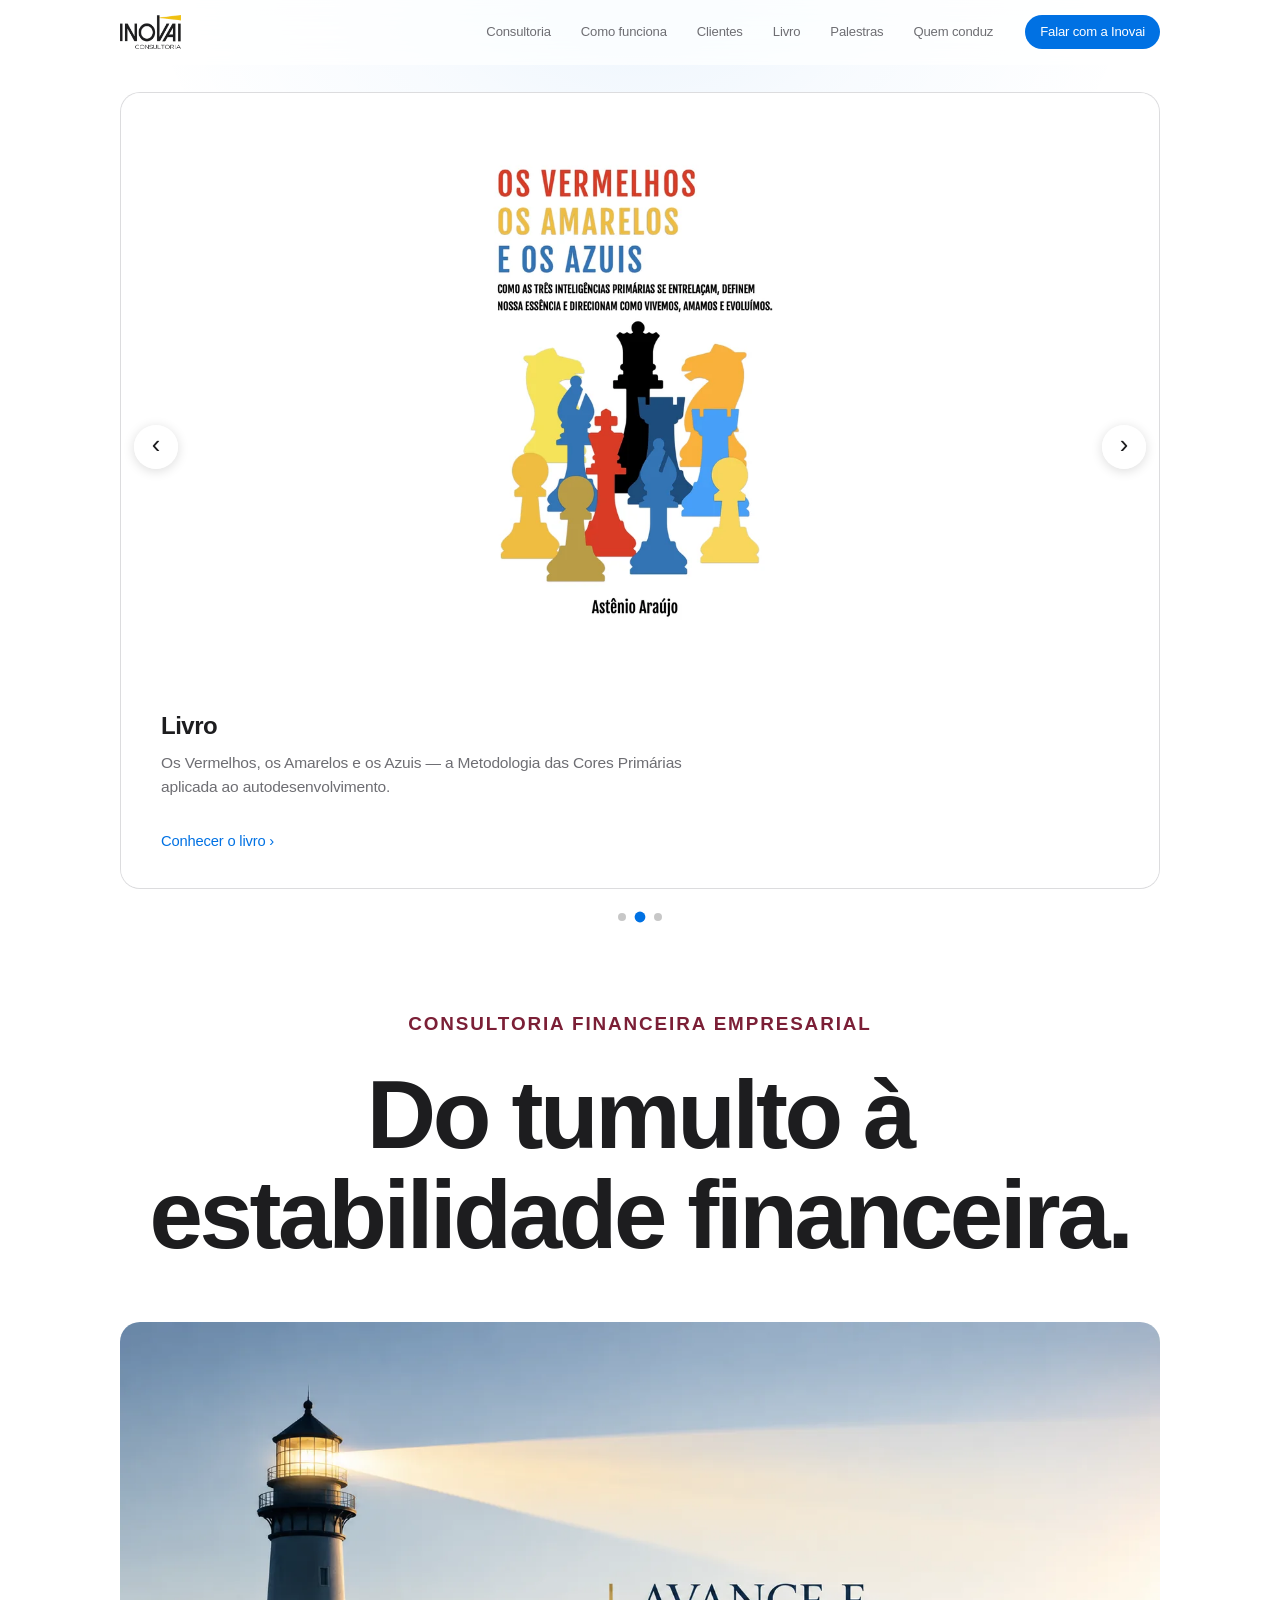
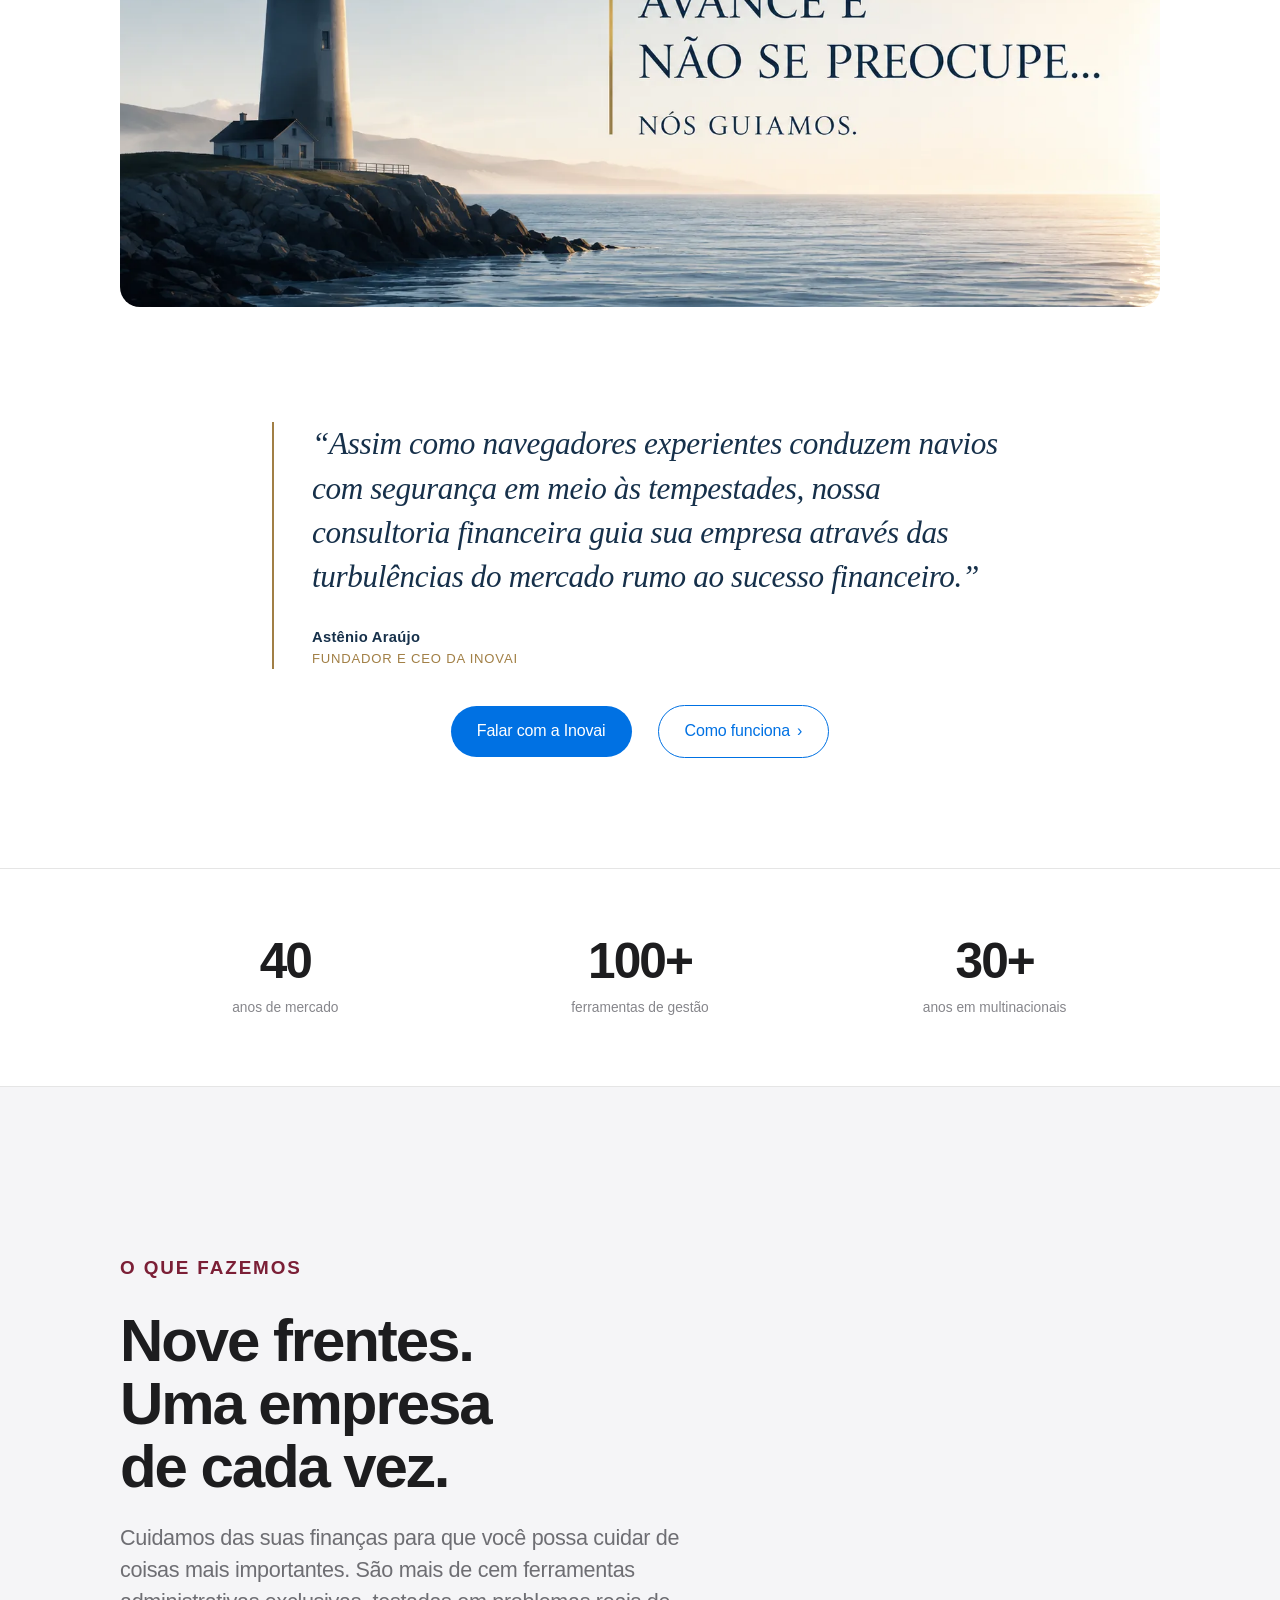
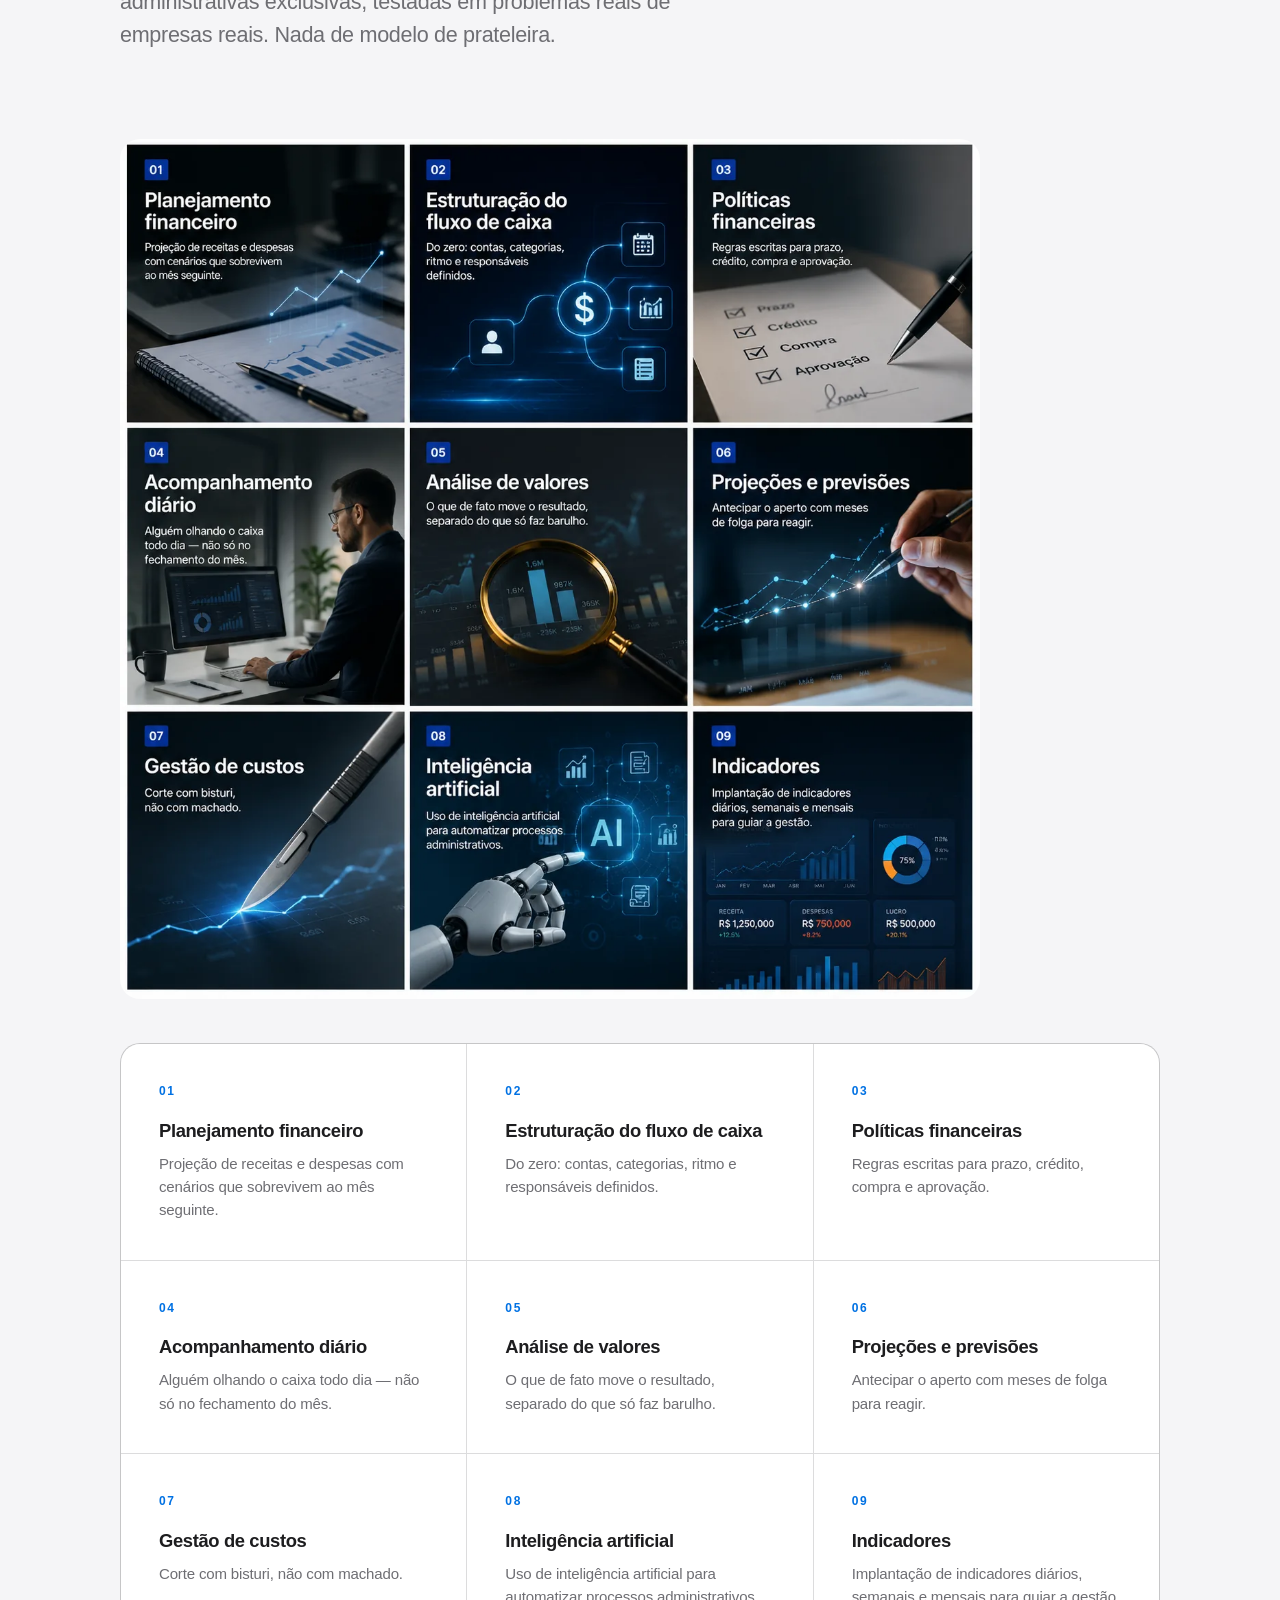
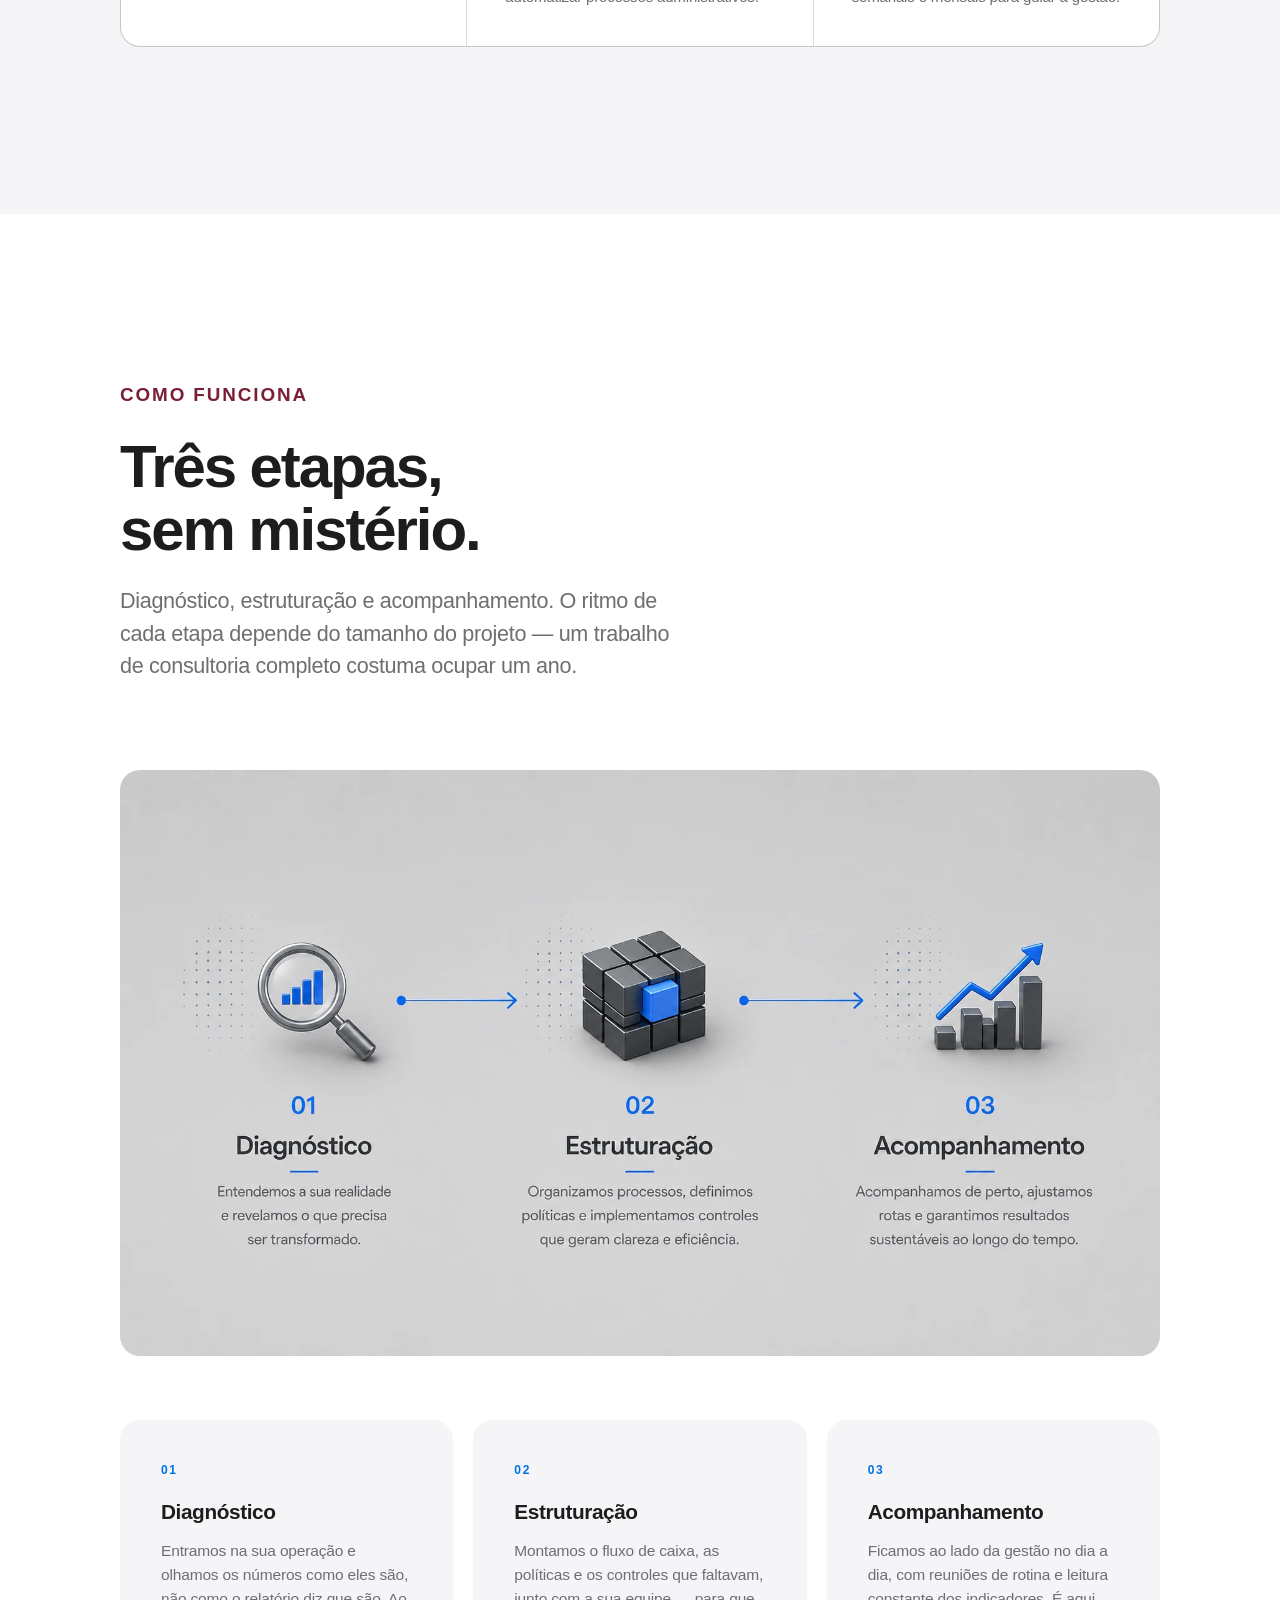
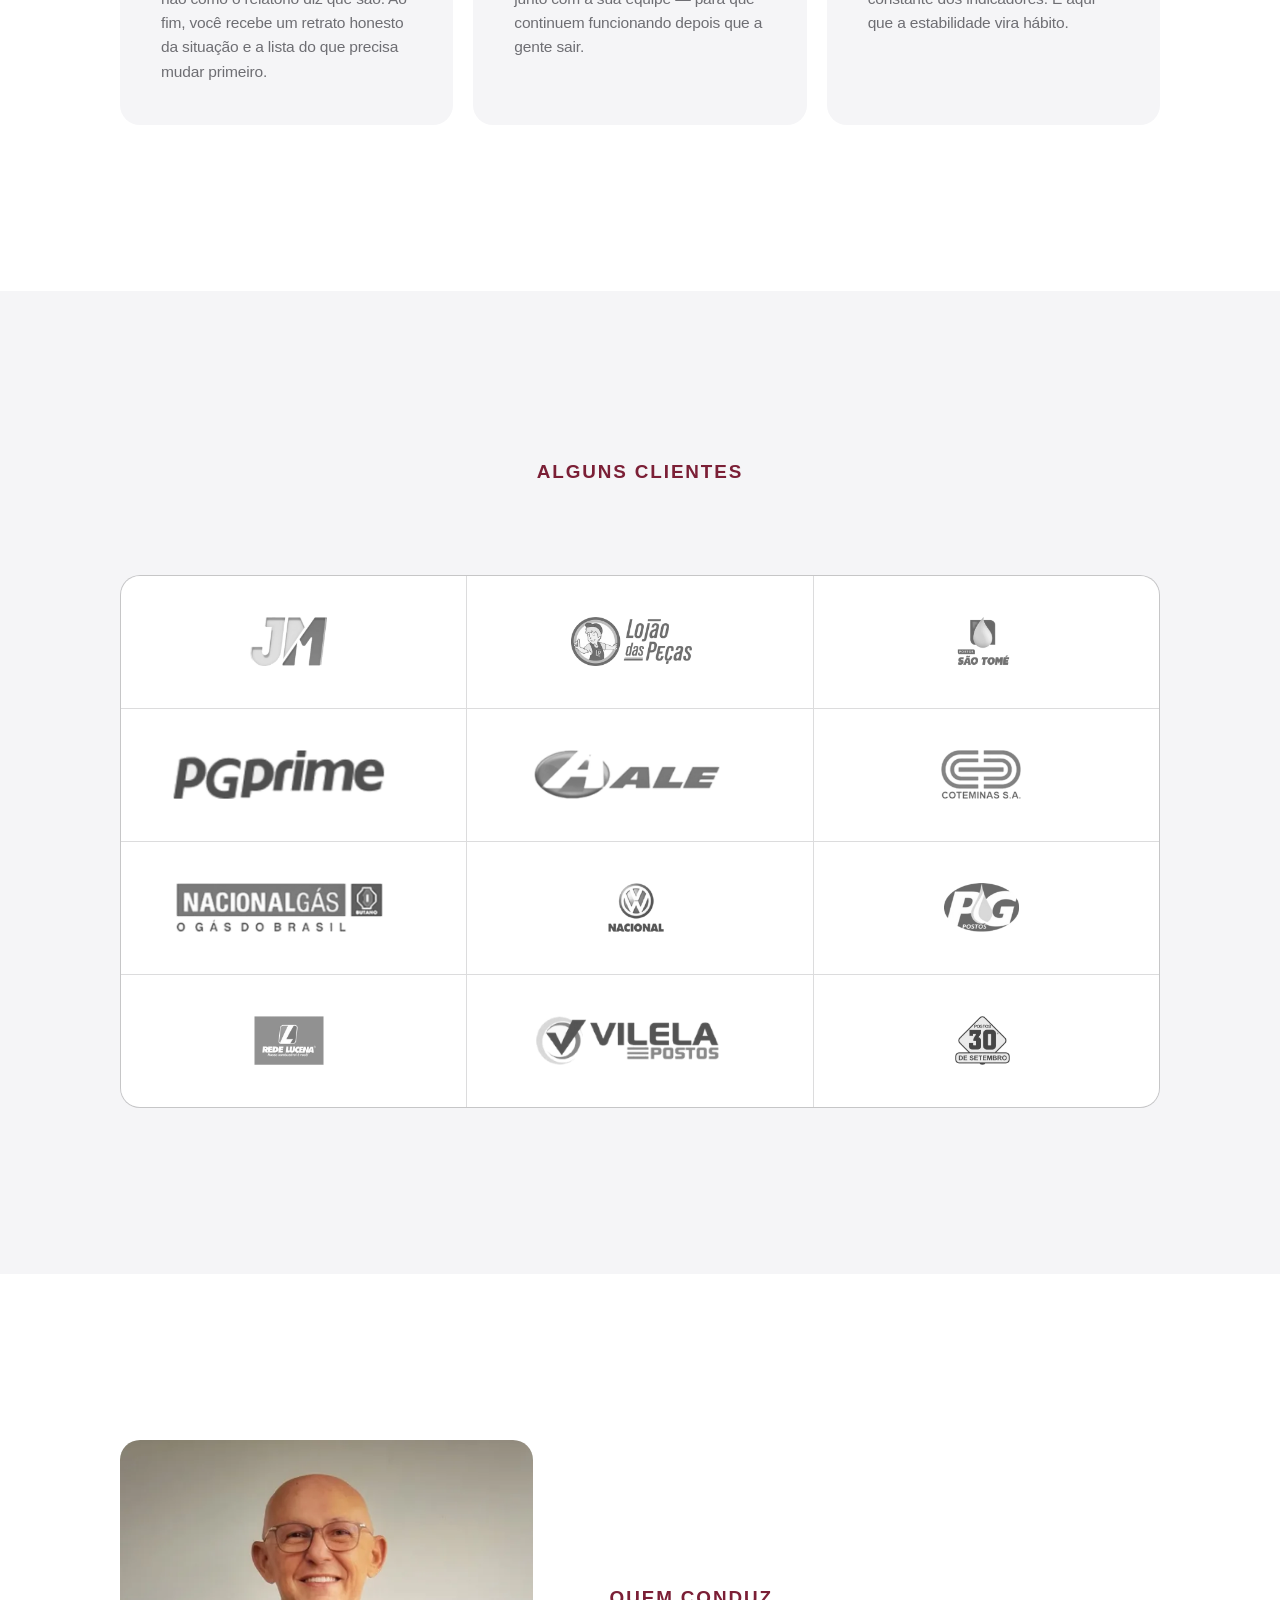
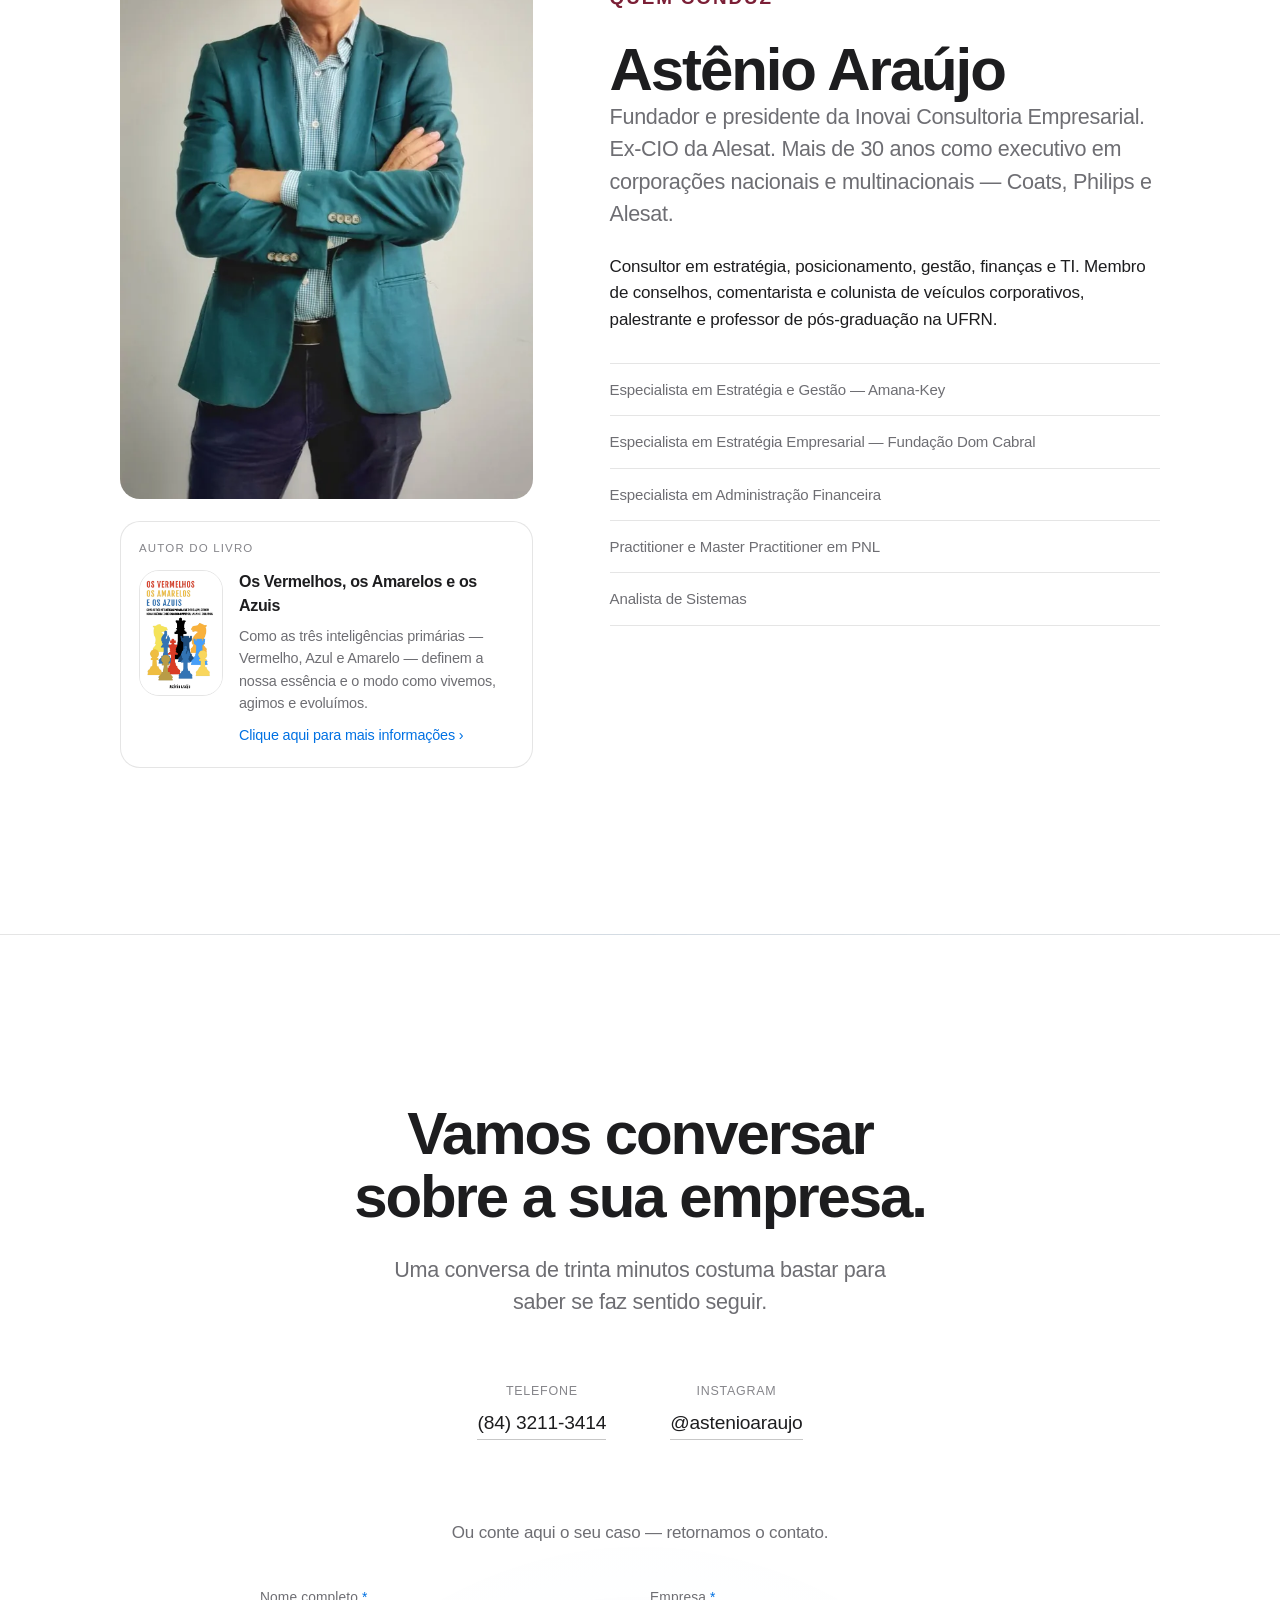
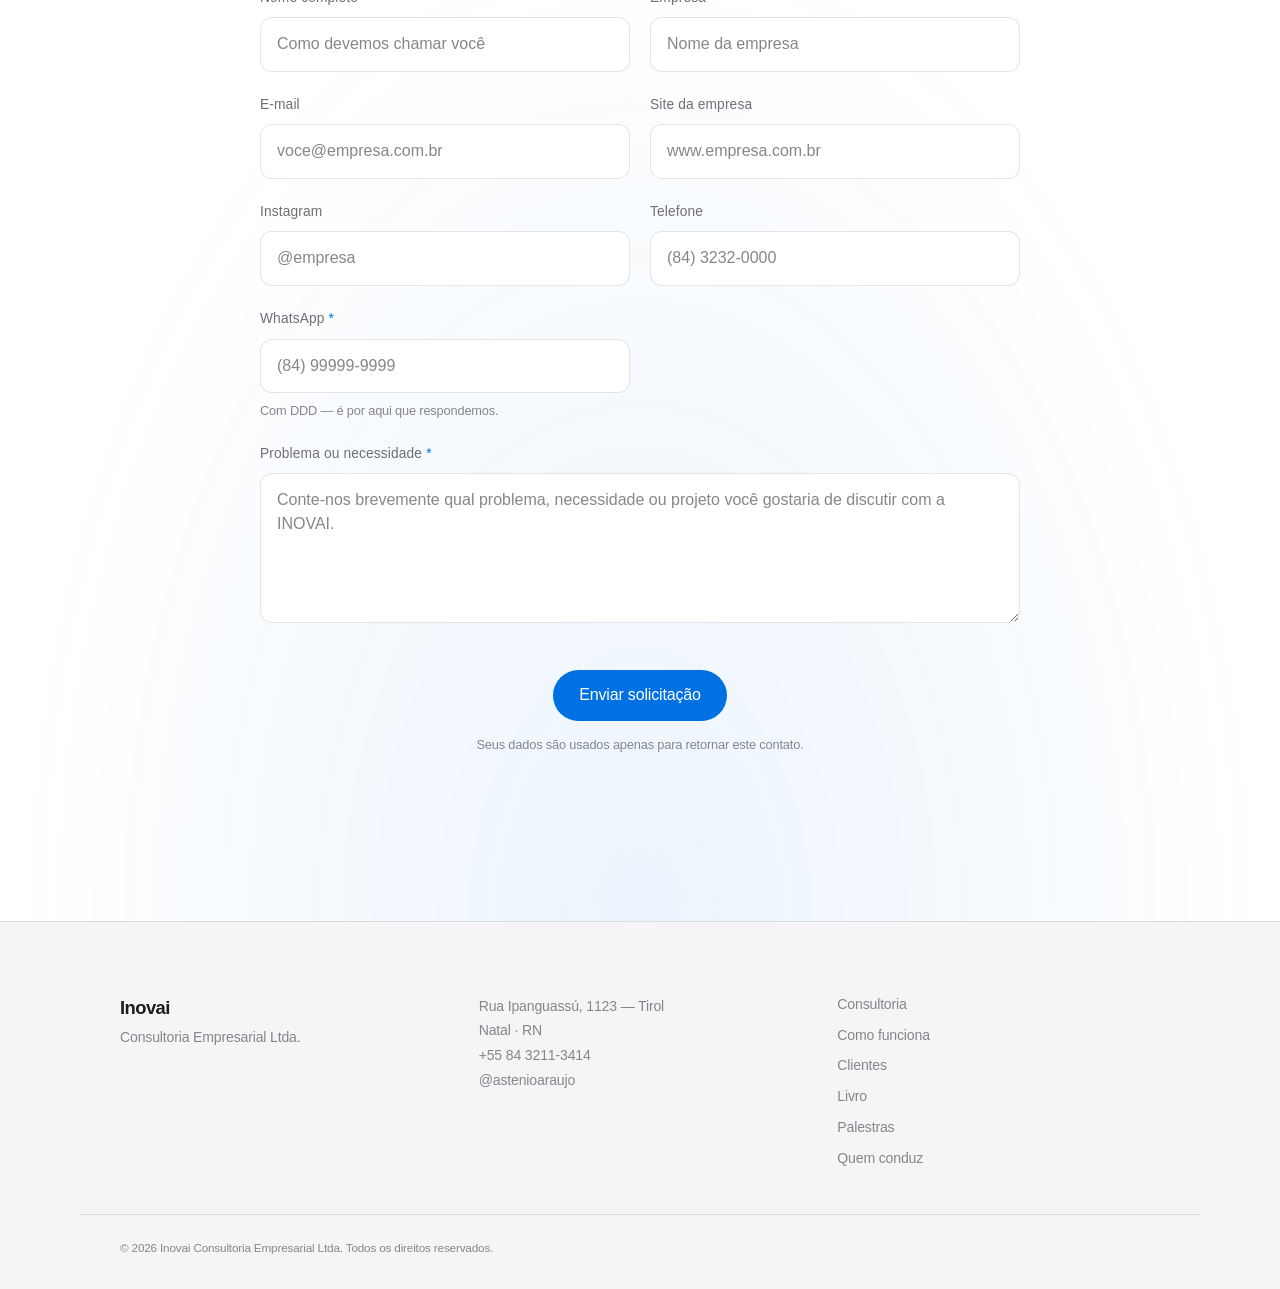
==== commit 1ddbccba: "Corrige a quinta frente: Análise de valores O mosaico e a lista divergiam — "valores" é o termo corr" ====
--- a/public/index.html
+++ b/public/index.html
@@ -234,7 +234,7 @@
         <li class="reveal"><span>02</span><h3>Estruturação do fluxo de caixa</h3><p>Do zero: contas, categorias, ritmo e responsáveis definidos.</p></li>
         <li class="reveal"><span>03</span><h3>Políticas financeiras</h3><p>Regras escritas para prazo, crédito, compra e aprovação.</p></li>
         <li class="reveal"><span>04</span><h3>Acompanhamento diário</h3><p>Alguém olhando o caixa todo dia — não só no fechamento do mês.</p></li>
-        <li class="reveal"><span>05</span><h3>Análise de variáveis</h3><p>O que de fato move o resultado, separado do que só faz barulho.</p></li>
+        <li class="reveal"><span>05</span><h3>Análise de valores</h3><p>O que de fato move o resultado, separado do que só faz barulho.</p></li>
         <li class="reveal"><span>06</span><h3>Projeções e previsões</h3><p>Antecipar o aperto com meses de folga para reagir.</p></li>
         <li class="reveal"><span>07</span><h3>Gestão de custos</h3><p>Corte com bisturi, não com machado.</p></li>
         <li class="reveal"><span>08</span><h3>Inteligência artificial</h3><p>Uso de inteligência artificial para automatizar processos administrativos.</p></li>
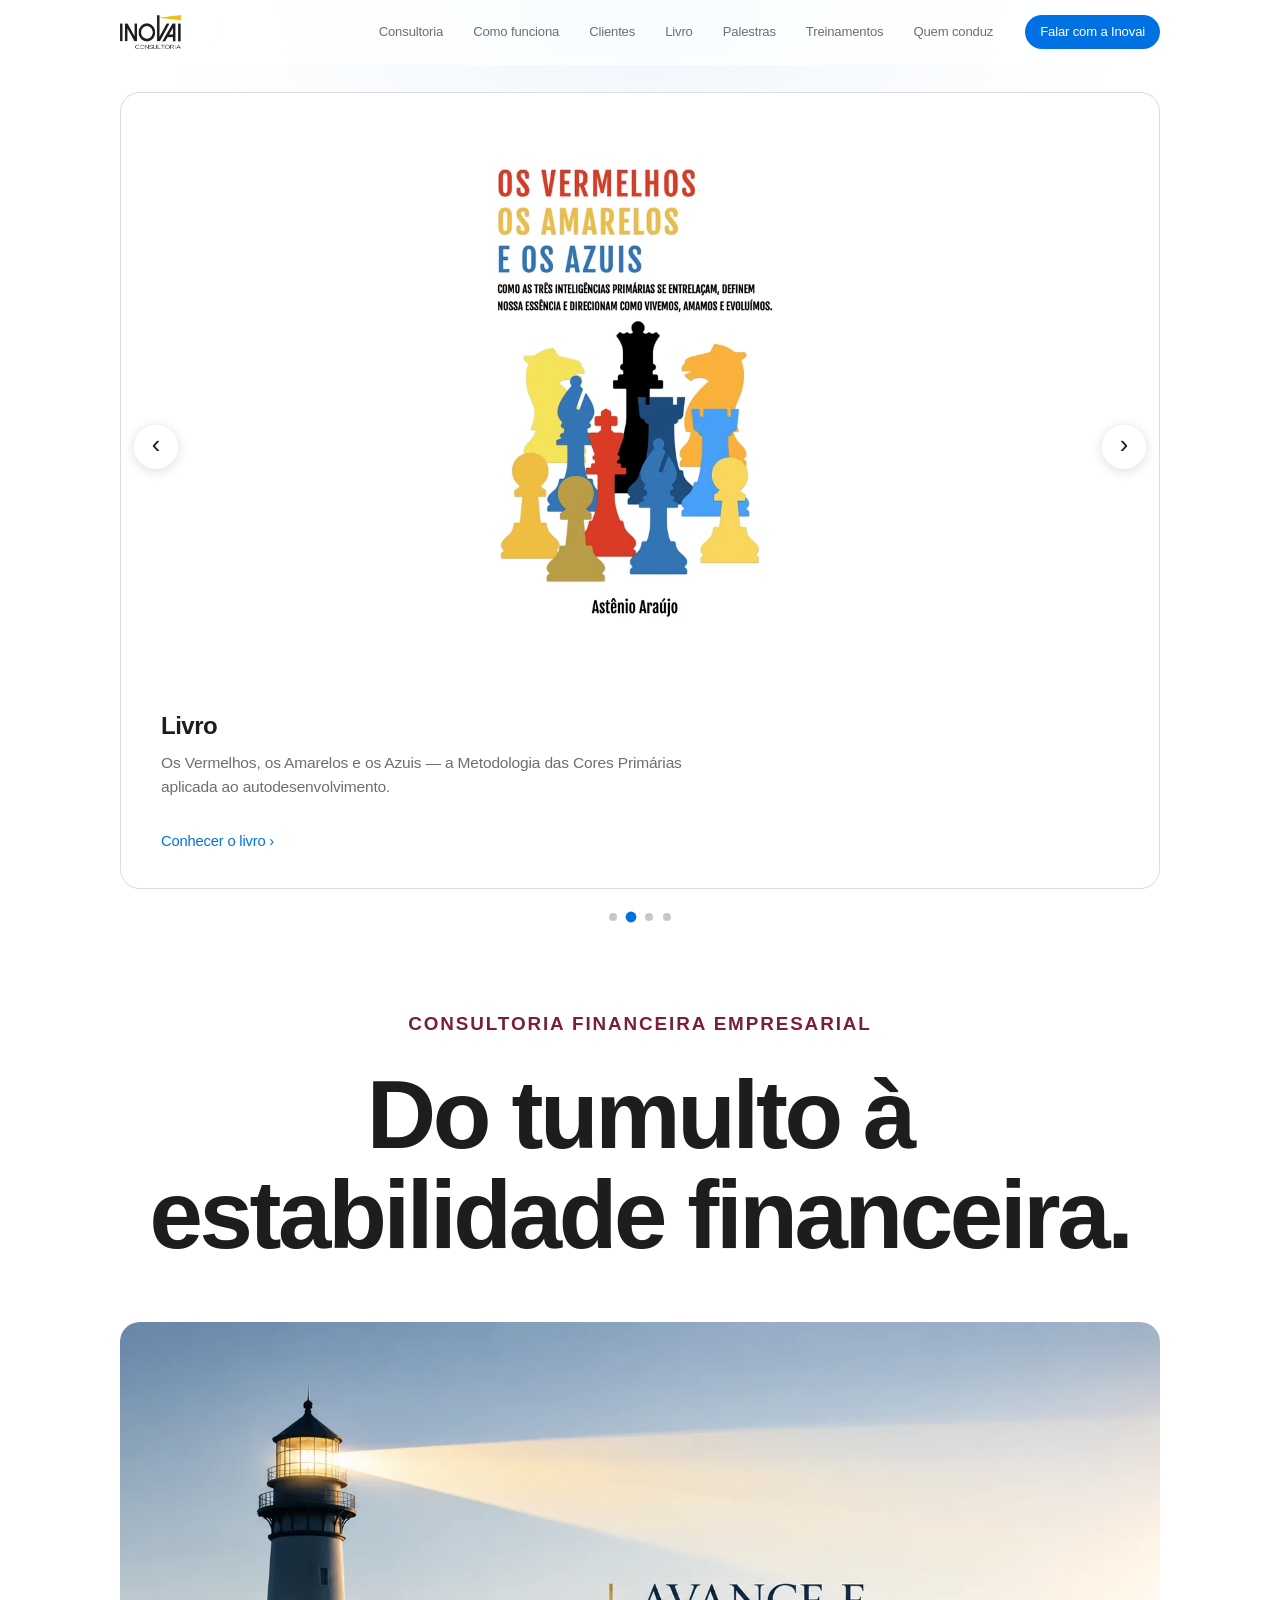
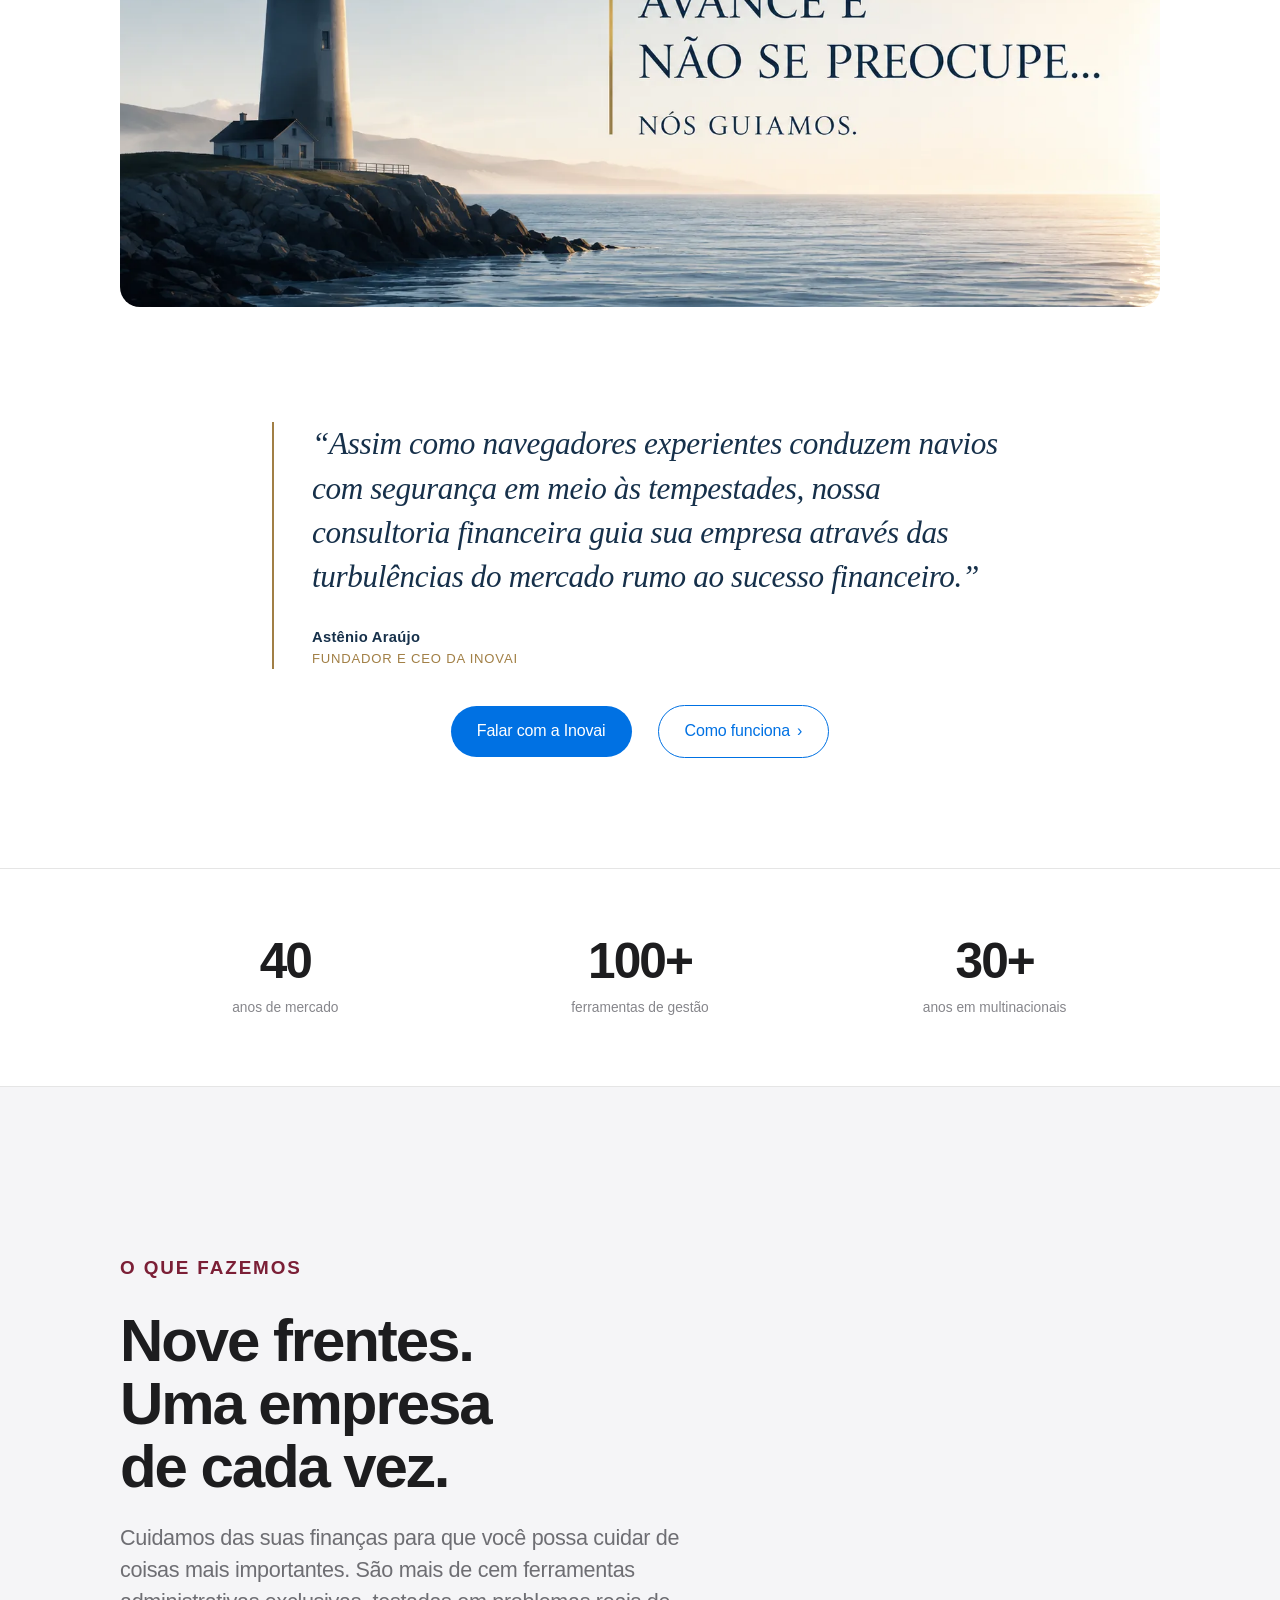
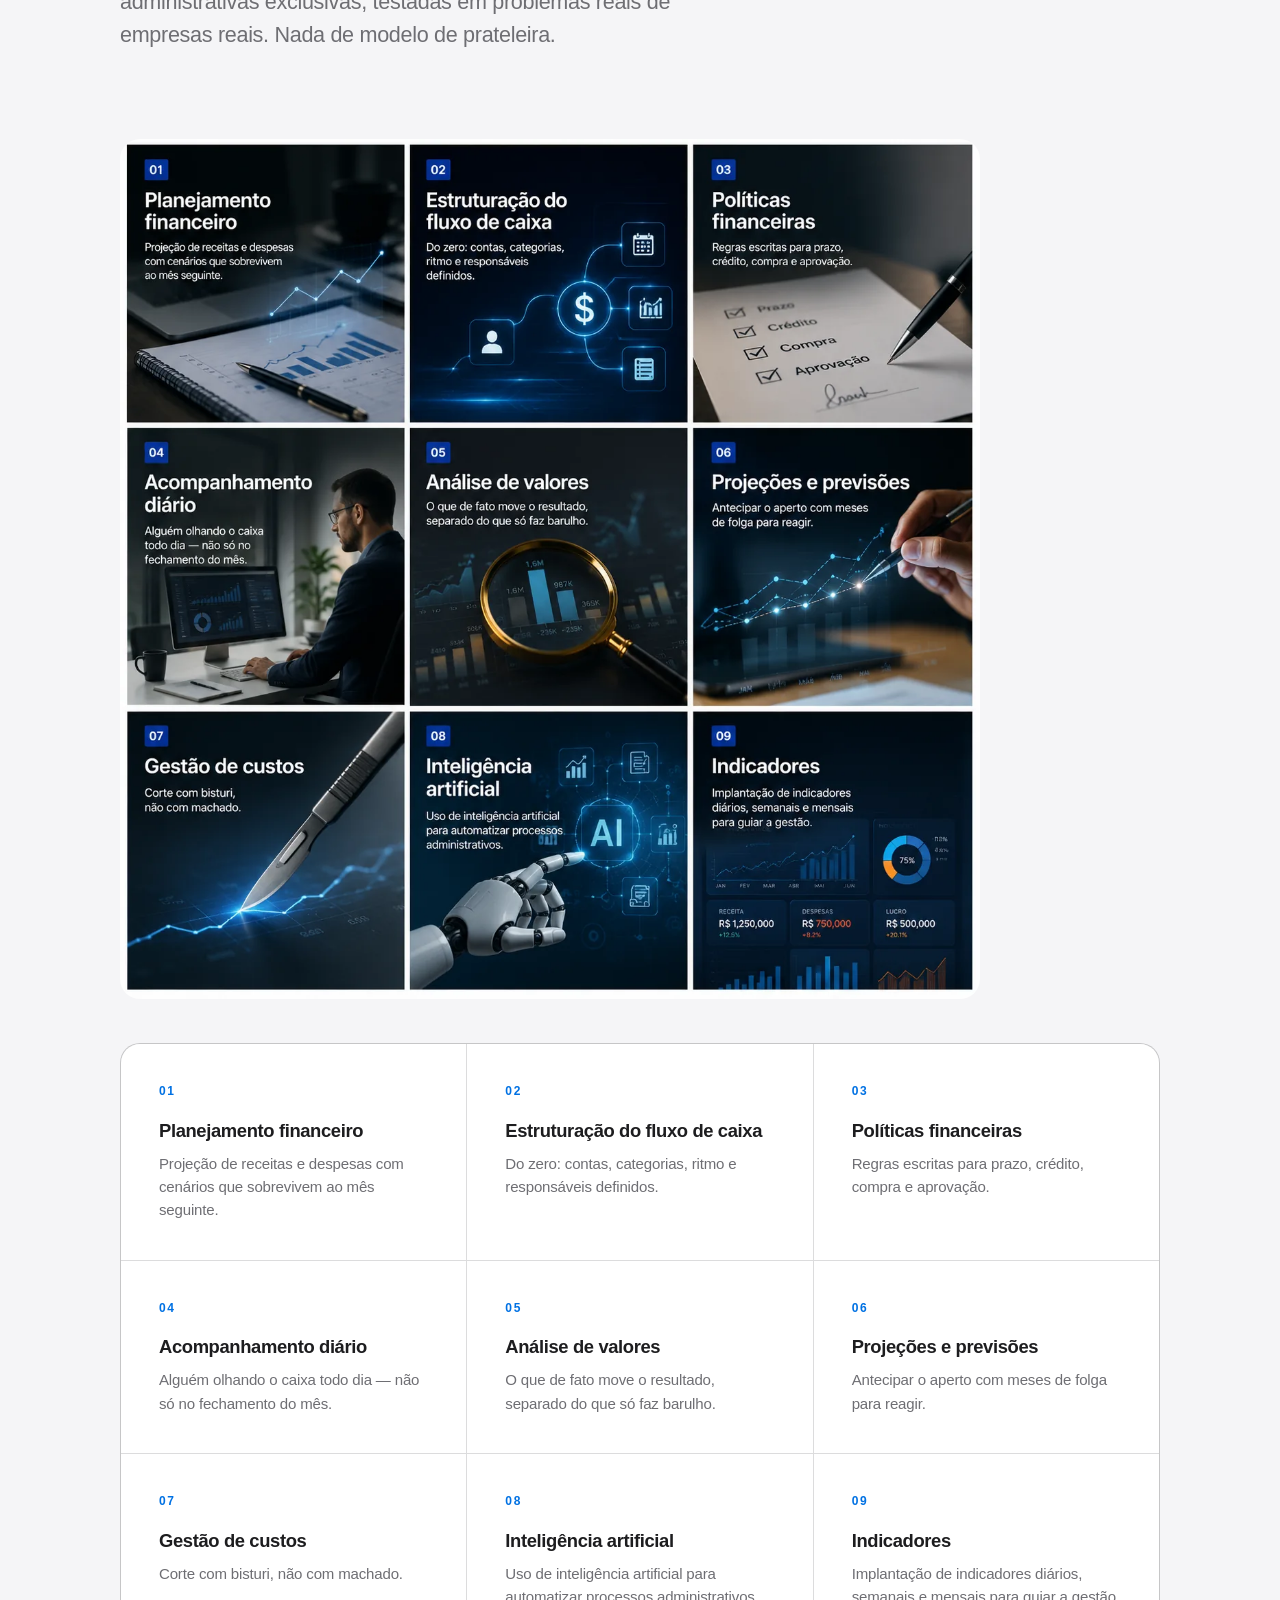
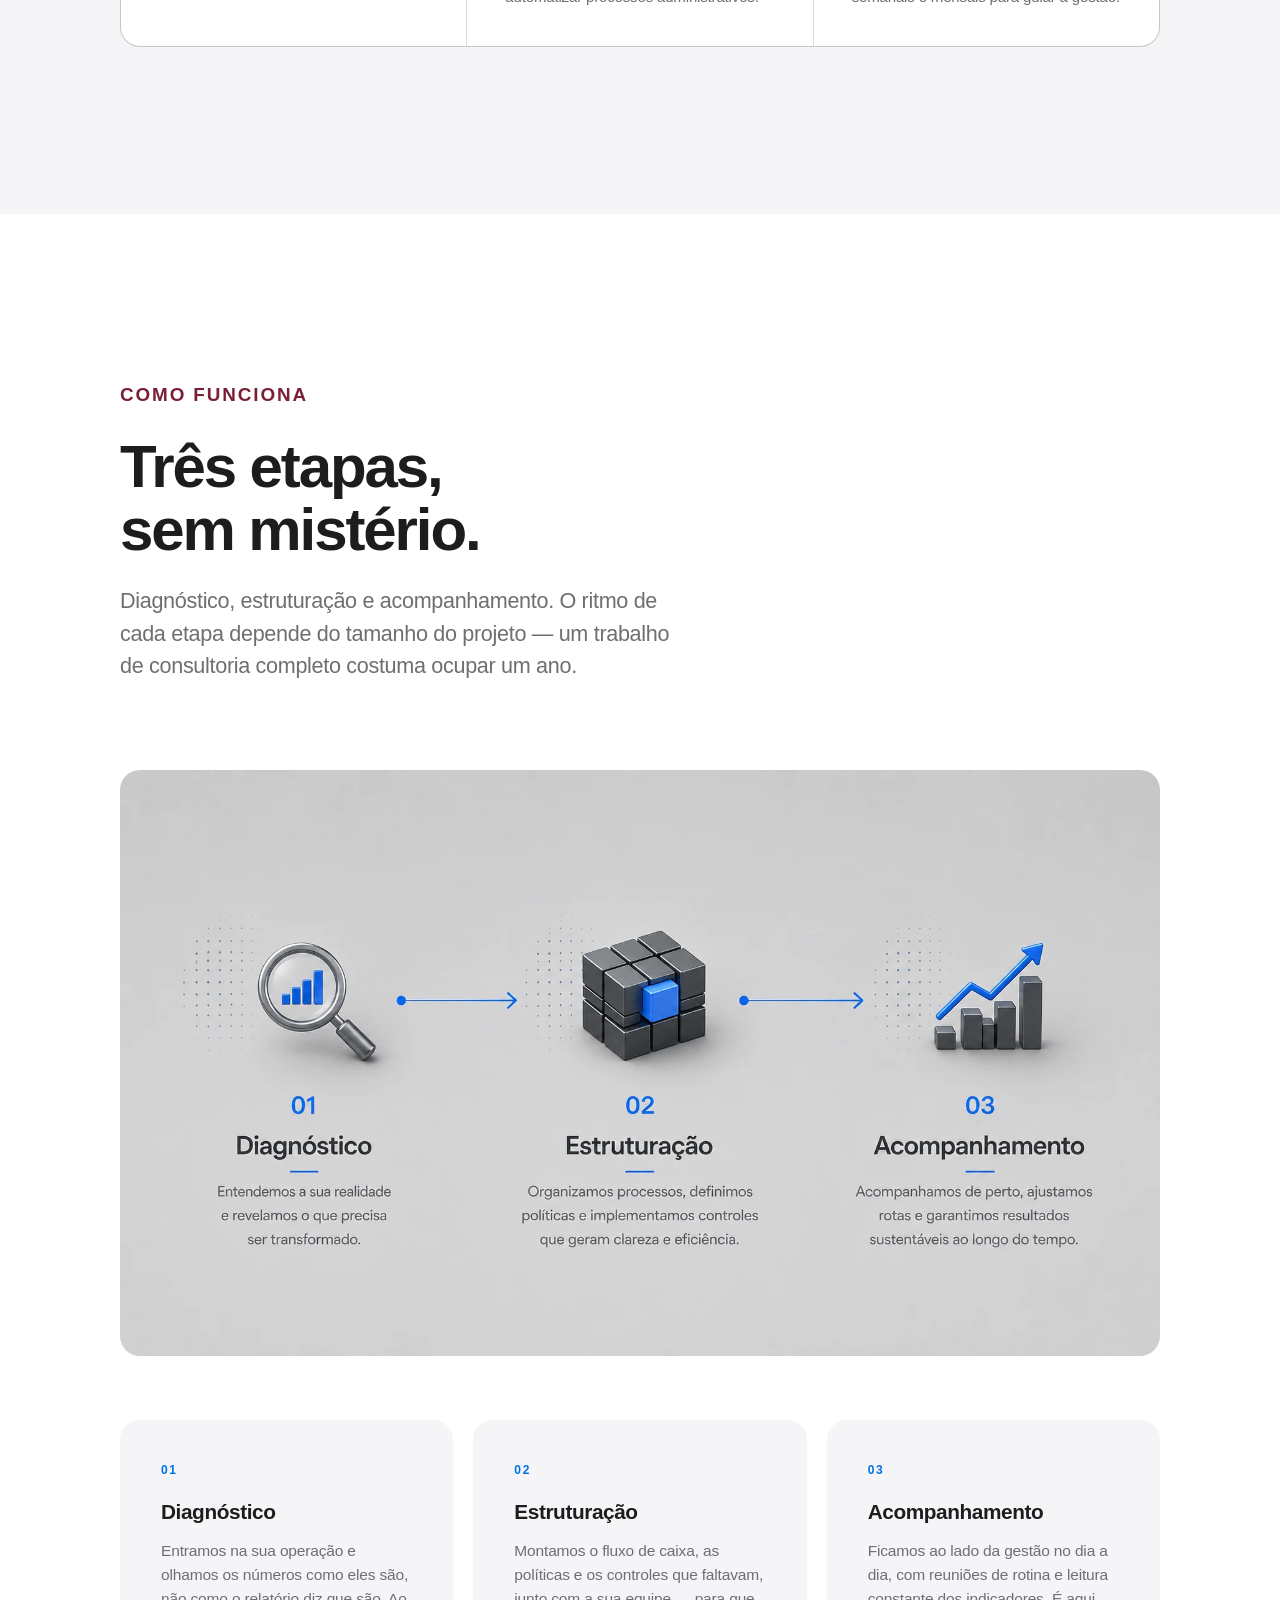
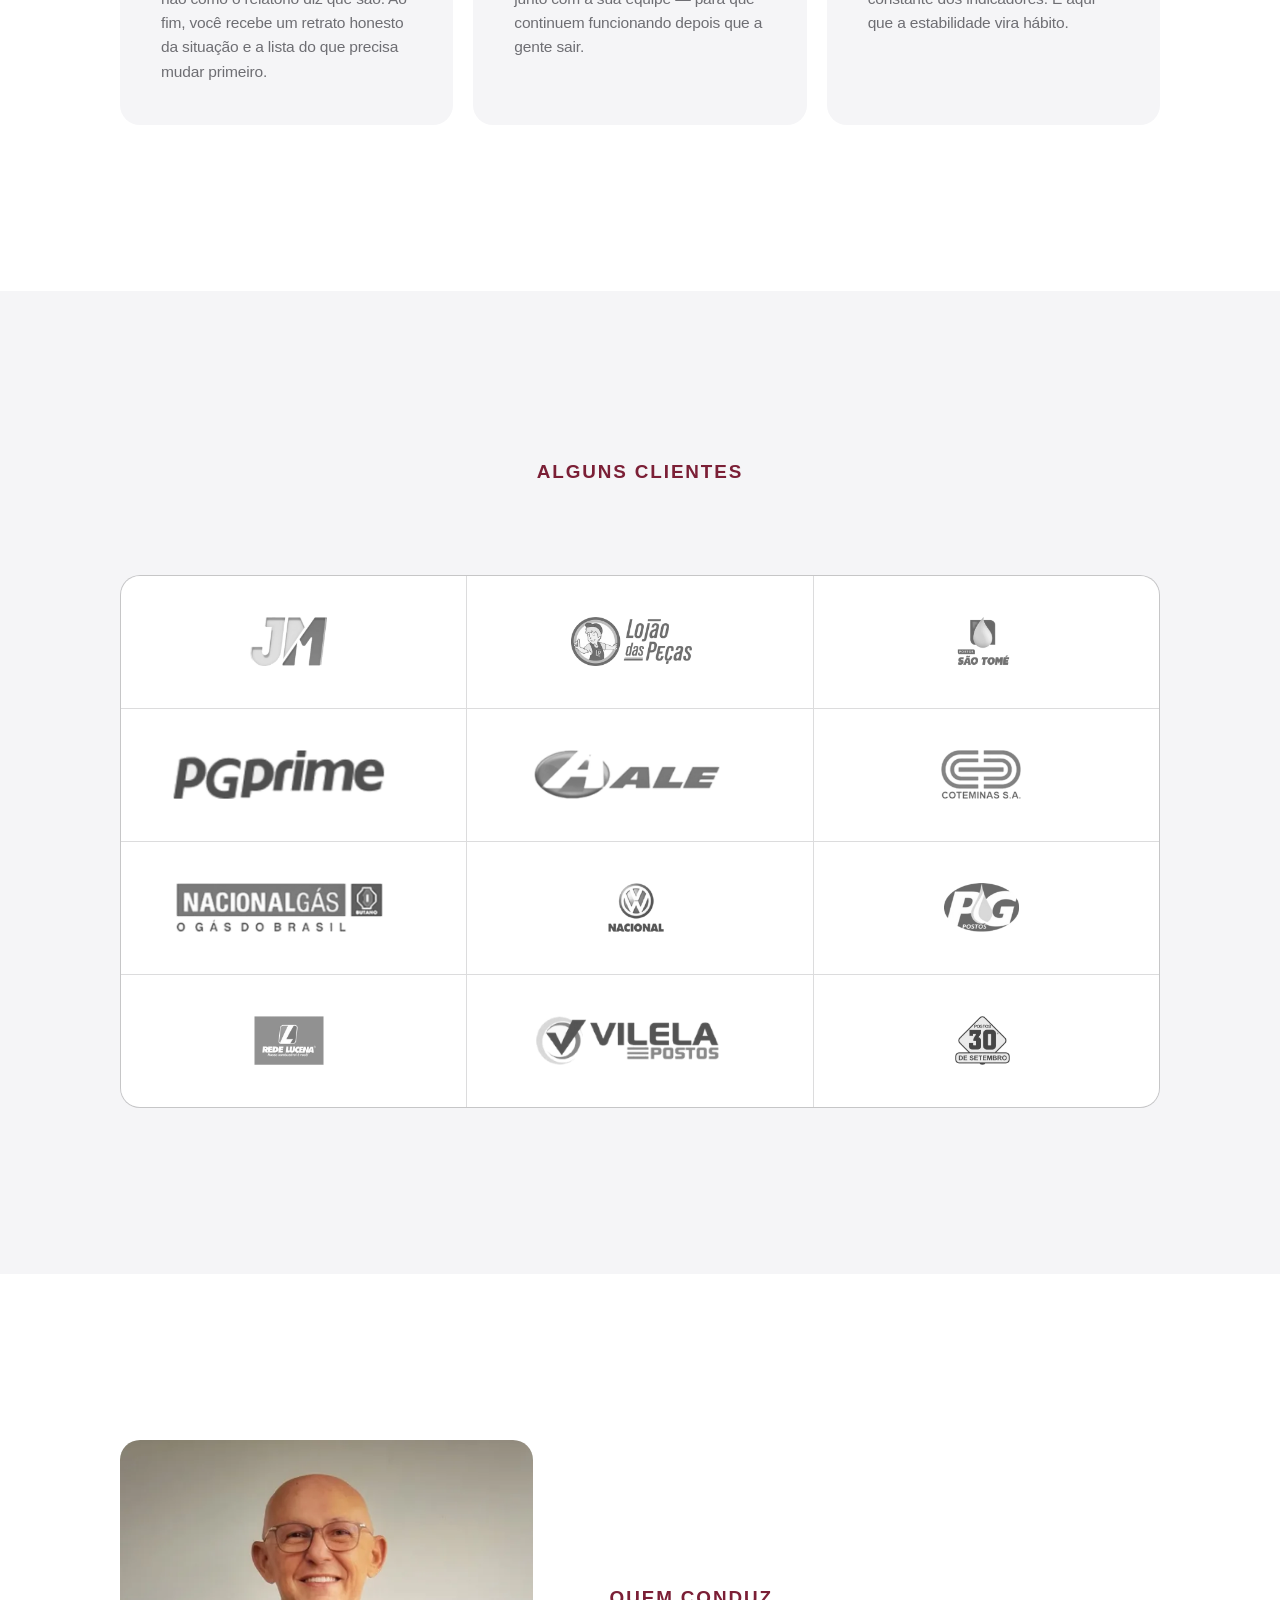
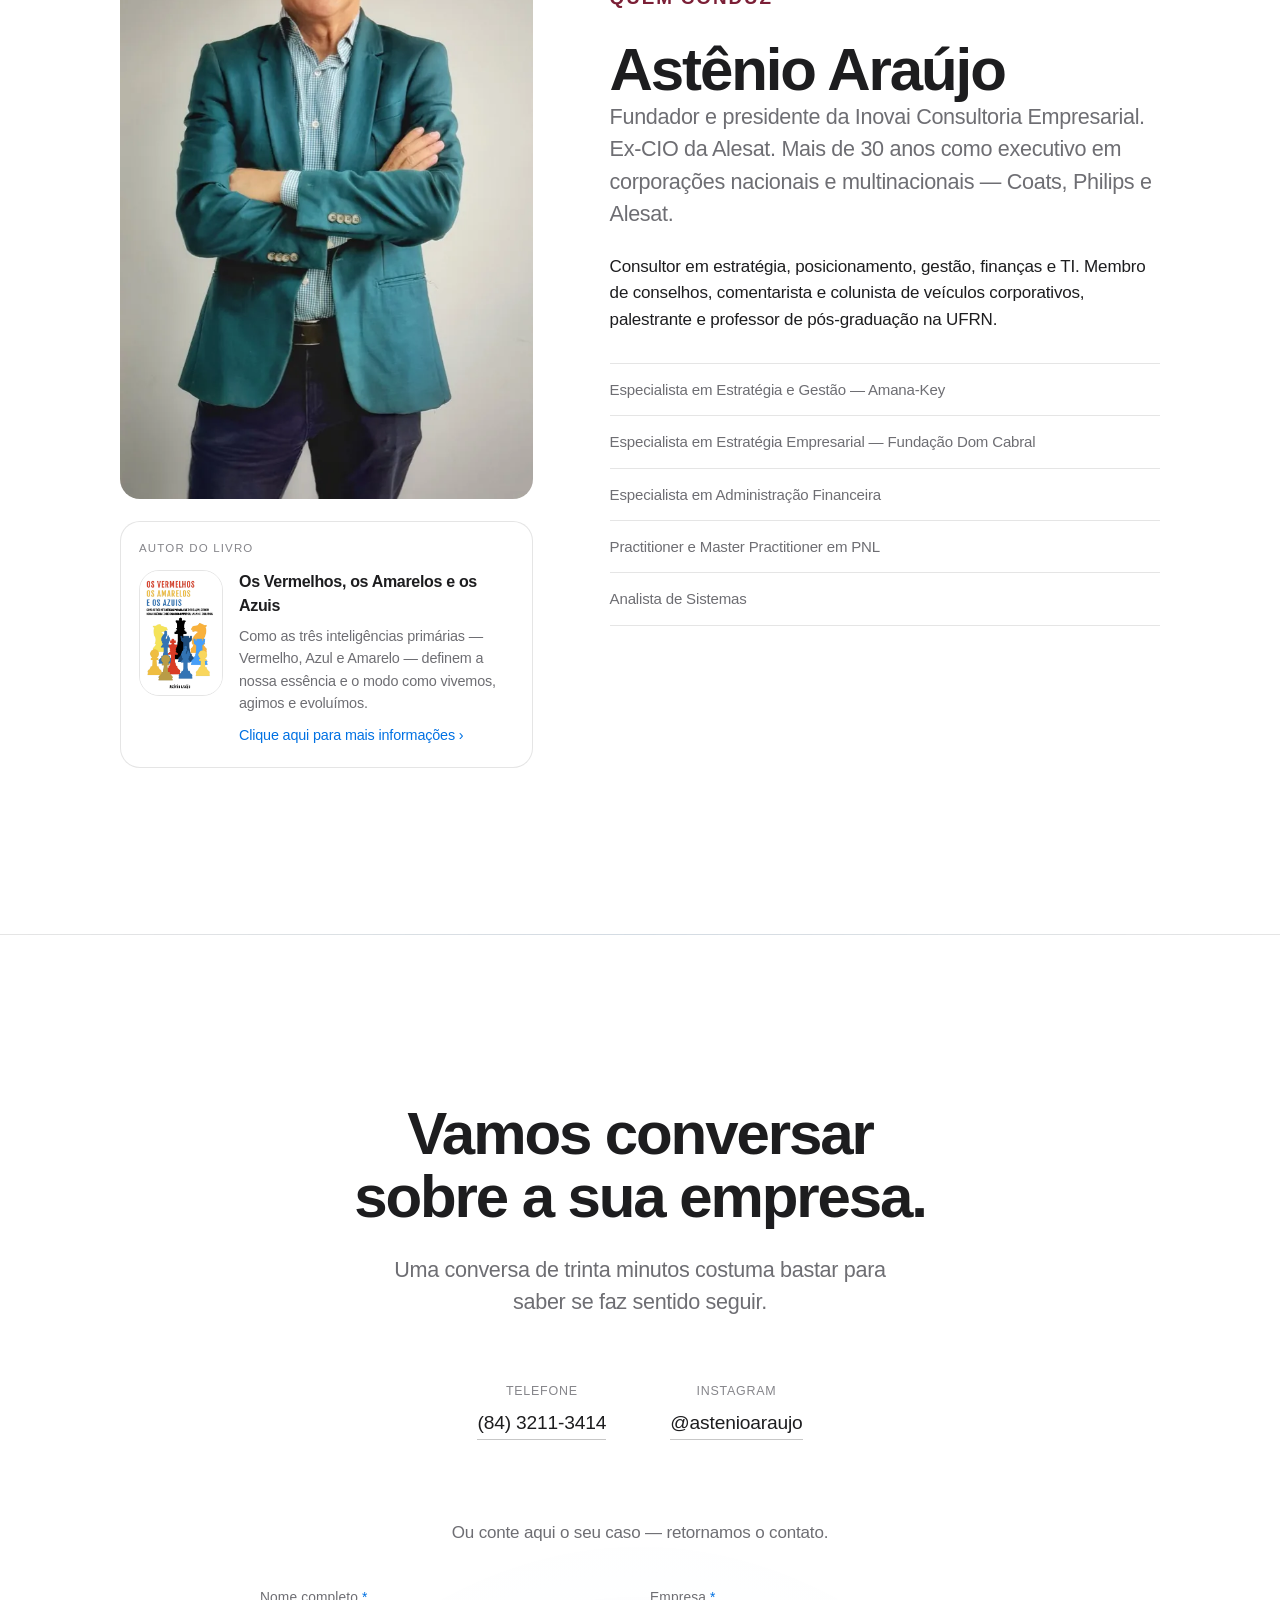
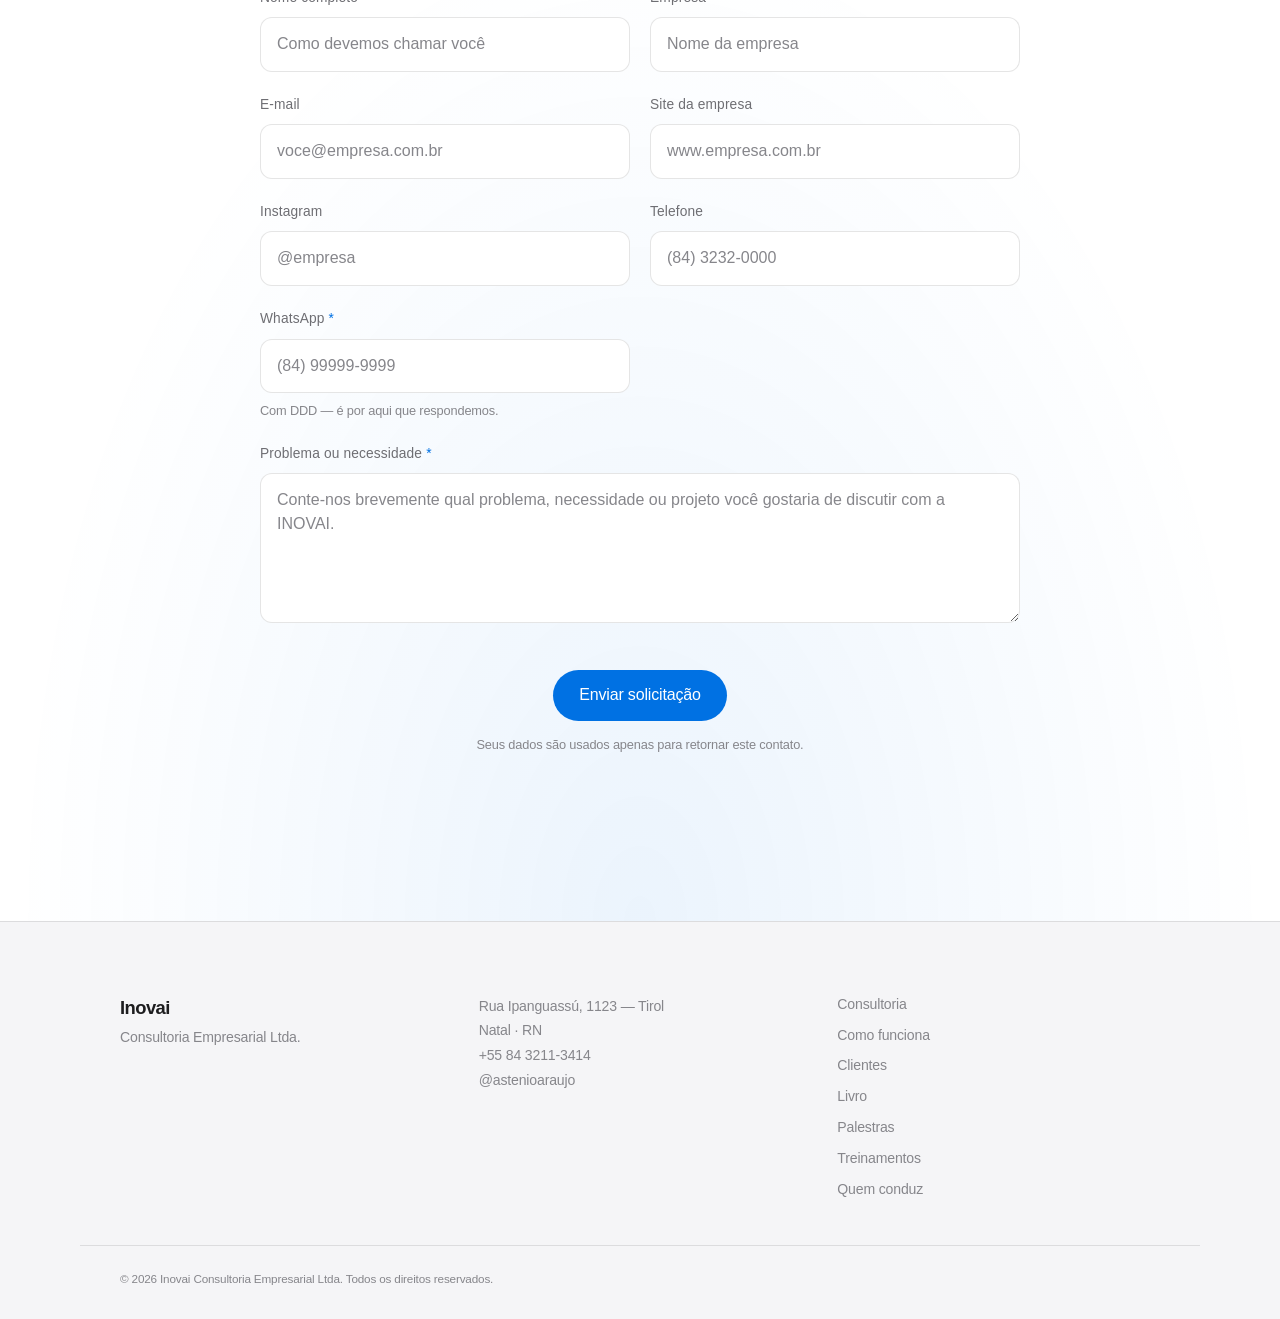
==== commit 440a5725: "Landing de treinamentos e slide no carrossel Quarta frente no carrossel, levando à página nova. A tr" ====
--- a/public/index.html
+++ b/public/index.html
@@ -27,6 +27,7 @@
       <a href="#clientes">Clientes</a>
       <a href="livro.html">Livro</a>
       <a href="palestras.html">Palestras</a>
+      <a href="treinamentos.html">Treinamentos</a>
       <a href="#sobre">Quem conduz</a>
     </nav>
 
@@ -43,6 +44,7 @@
     <a href="#clientes">Clientes</a>
     <a href="livro.html">Livro</a>
     <a href="palestras.html">Palestras</a>
+    <a href="treinamentos.html">Treinamentos</a>
     <a href="#sobre">Quem conduz</a>
     <a href="#contato">Falar com a Inovai</a>
   </div>
@@ -101,6 +103,22 @@
             </div>
           </a>
         </li>
+        <li class="slide" role="group" aria-roledescription="slide"
+            aria-label="4 de 6: Treinamentos">
+          <a class="slide__link" href="treinamentos.html">
+            <picture>
+              <source srcset="img/slide-treinamentos.webp" type="image/webp">
+              <img src="img/slide-treinamentos.jpg" width="1600" height="900" loading="lazy"
+                   alt="Astênio Araújo conduzindo um treinamento de liderança diante da plateia">
+            </picture>
+            <div class="slide__texto">
+              <h3>Treinamentos</h3>
+              <p>Doze módulos gerenciais, de liderança e gestão a neurovendas,
+                 feedback e gestão quântica.</p>
+              <span class="slide__mais">Conhecer os treinamentos ›</span>
+            </div>
+          </a>
+        </li>
         <!--
           Os outros produtos entram aqui conforme as imagens ficarem prontas.
           Basta descomentar um bloco por vez e acrescentar o ponto correspondente
@@ -109,16 +127,6 @@
         -->
         <!--
         <li class="slide" role="group" aria-roledescription="slide"
-            aria-label="4 de 6: Treinamentos">
-                  <div class="slide__vazio">
-            <span>Imagem em preparação</span>
-          </div>
-          <div class="slide__texto">
-            <h3>Treinamentos</h3>
-            <p>[Uma linha sobre os treinamentos — o que a equipe leva embora.]</p>
-          </div>
-        </li>
-        <li class="slide" role="group" aria-roledescription="slide"
             aria-label="5 de 6: Mentorias">
                   <div class="slide__vazio">
             <span>Imagem em preparação</span>
@@ -156,6 +164,7 @@
           <button type="button" role="tab" aria-label="Consultoria" aria-selected="true"></button>
           <button type="button" role="tab" aria-label="Livro" aria-selected="false"></button>
           <button type="button" role="tab" aria-label="Palestras" aria-selected="false"></button>
+          <button type="button" role="tab" aria-label="Treinamentos" aria-selected="false"></button>
         </div>
       </div>
 
@@ -591,6 +600,7 @@
       <a href="#clientes">Clientes</a>
       <a href="livro.html">Livro</a>
       <a href="palestras.html">Palestras</a>
+      <a href="treinamentos.html">Treinamentos</a>
       <a href="#sobre">Quem conduz</a>
     </nav>
   </div>
--- a/public/css/styles.css
+++ b/public/css/styles.css
@@ -1172,8 +1172,31 @@
 
 /* Entre os temas e o formulário havia até 336px de respiro somado — parecia
    fim de página. O intervalo aqui é o de dentro de um assunto só. */
-#sobre-palestras{ padding-bottom:clamp(40px,6vw,72px); }
-#proposta{ padding-top:clamp(48px,7vw,84px); }
+#sobre-palestras,
+#sobre-treinamentos{ padding-bottom:clamp(40px,6vw,72px); }
+#proposta,
+#orcamento{ padding-top:clamp(48px,7vw,84px); }
+
+/* Os doze módulos: lista enxuta, em colunas conforme couber */
+.modulos{
+  list-style:none;
+  margin:clamp(24px,3vw,32px) 0 0;
+  padding:0;
+  display:grid;
+  grid-template-columns:repeat(auto-fit, minmax(250px,1fr));
+  gap:0 clamp(20px,3vw,36px);
+}
+.modulos li{
+  display:flex; align-items:baseline; gap:12px;
+  padding:12px 0;
+  border-top:1px solid var(--line);
+  font-size:1rem;
+}
+.modulos span{
+  font-size:.78rem;
+  font-variant-numeric:tabular-nums;
+  color:var(--text-faint);
+}
 
 .quadro__titulo{ margin:clamp(36px,5vw,56px) 0 12px; }
 .quadro{
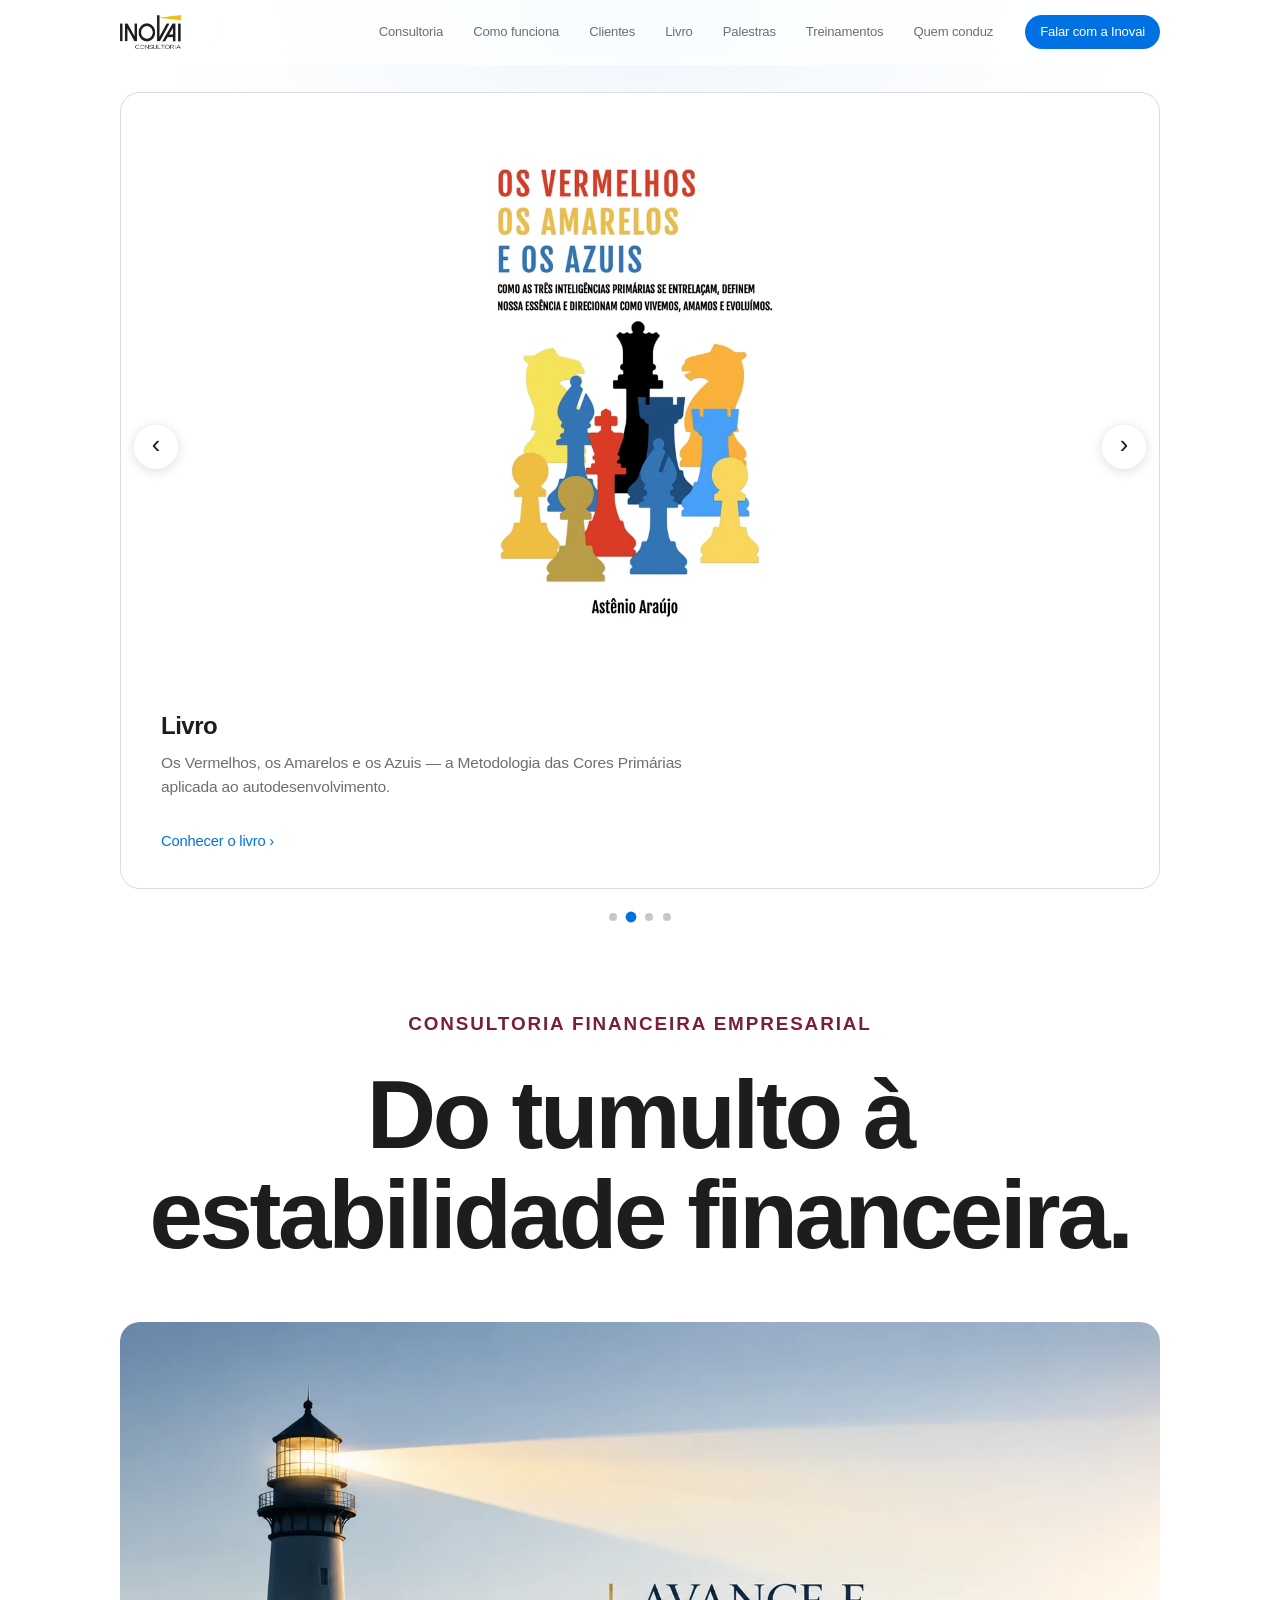
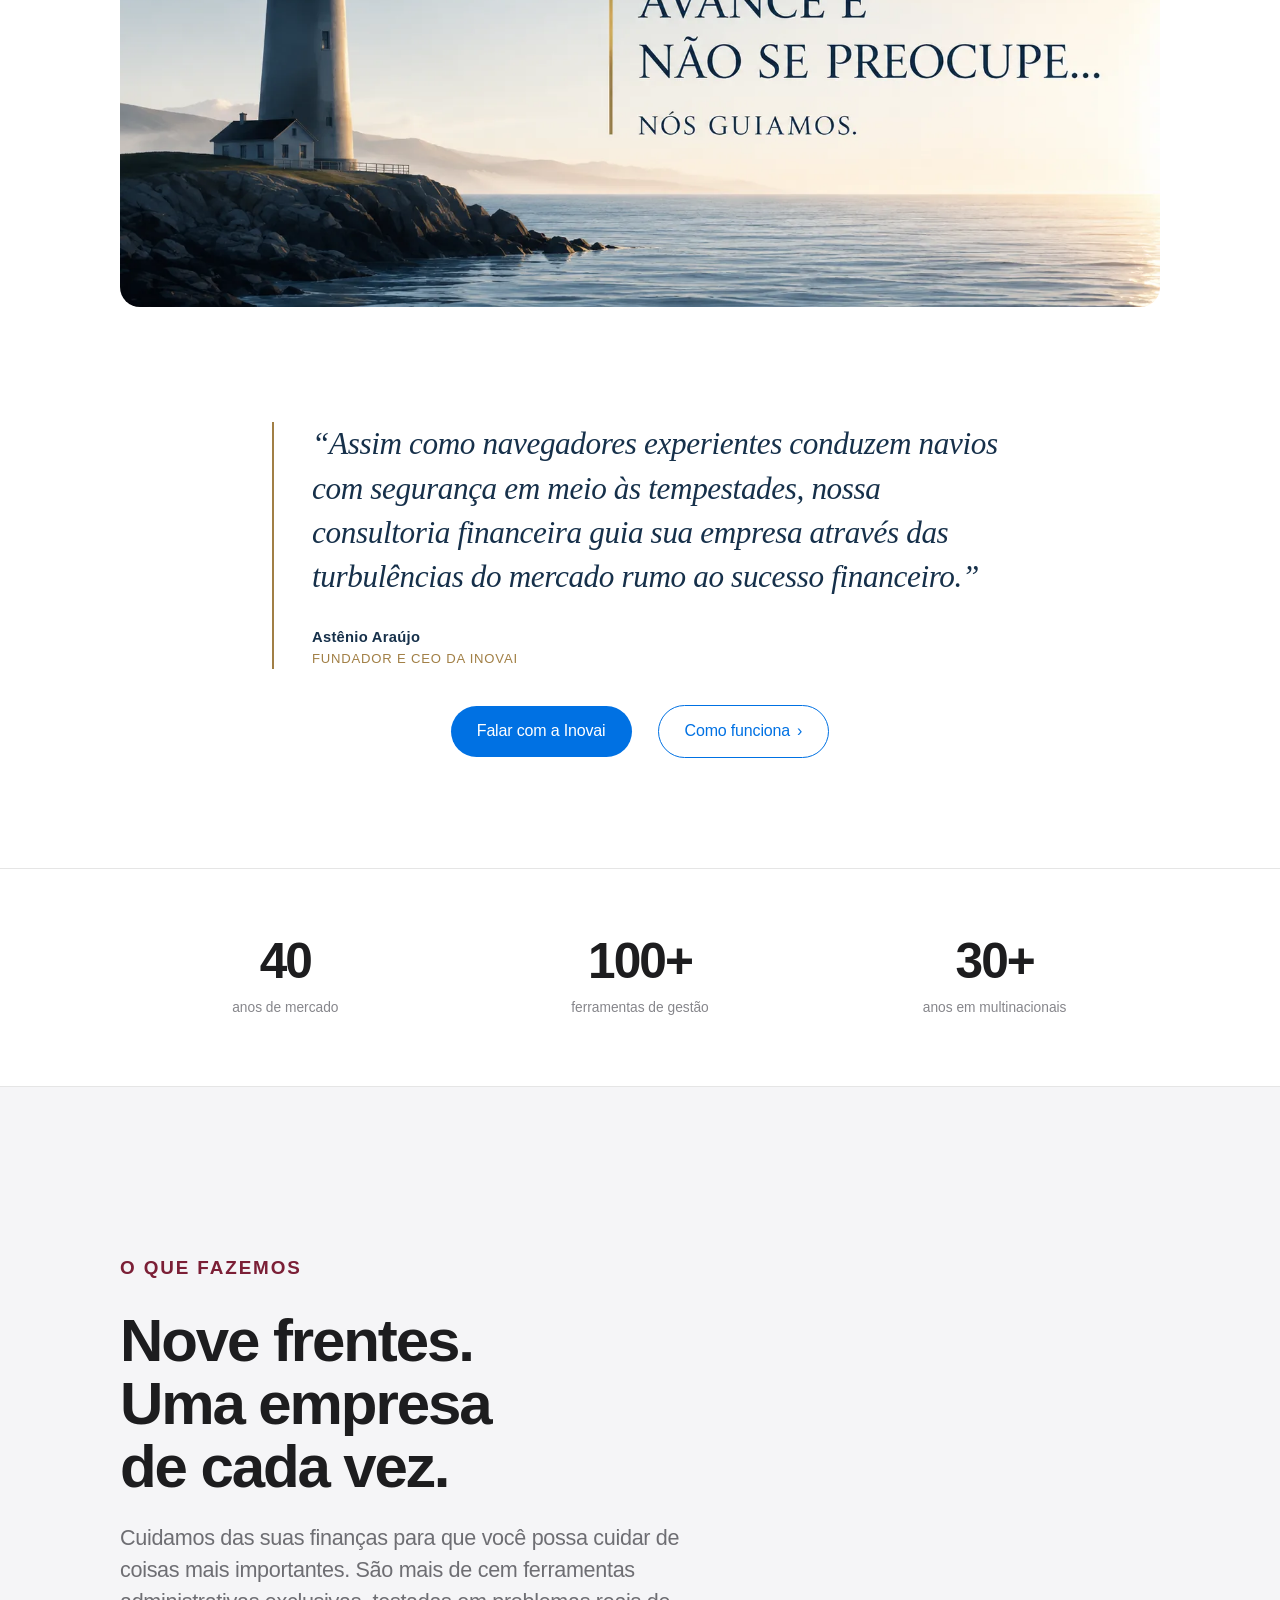
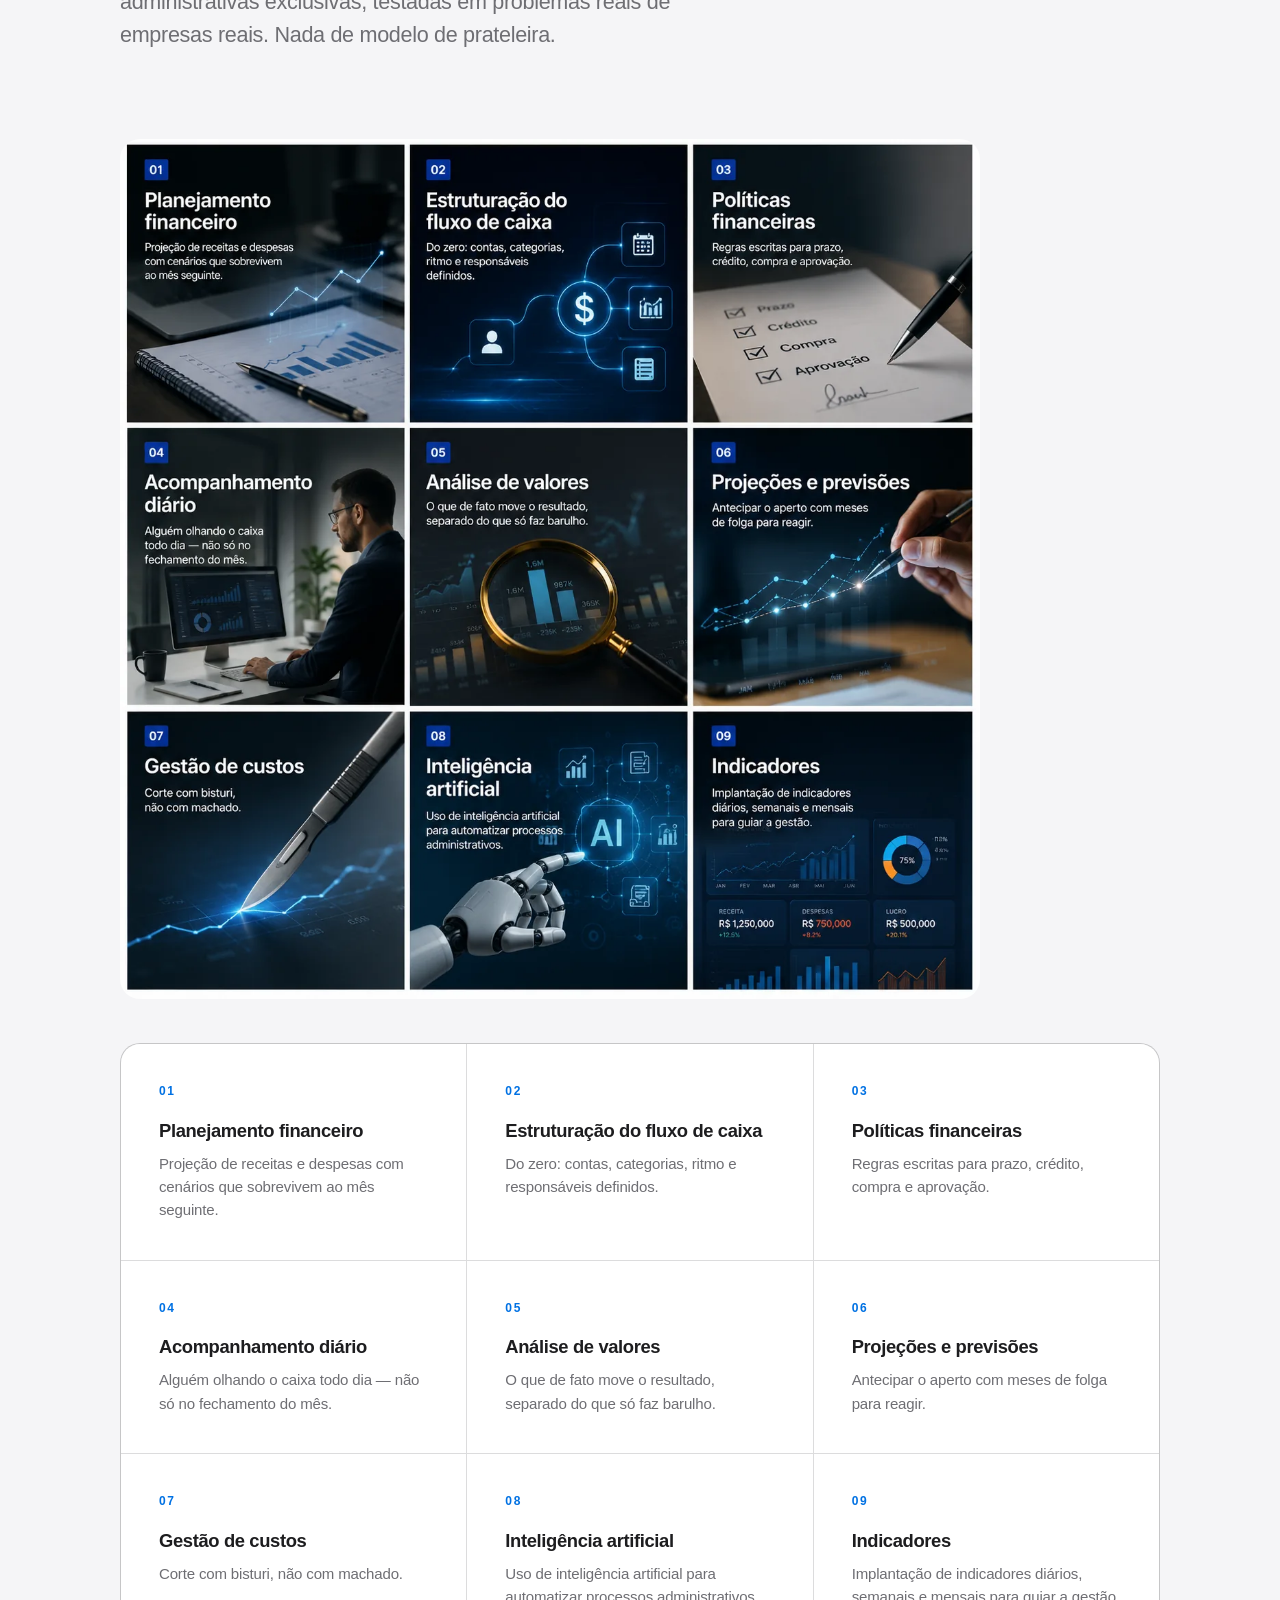
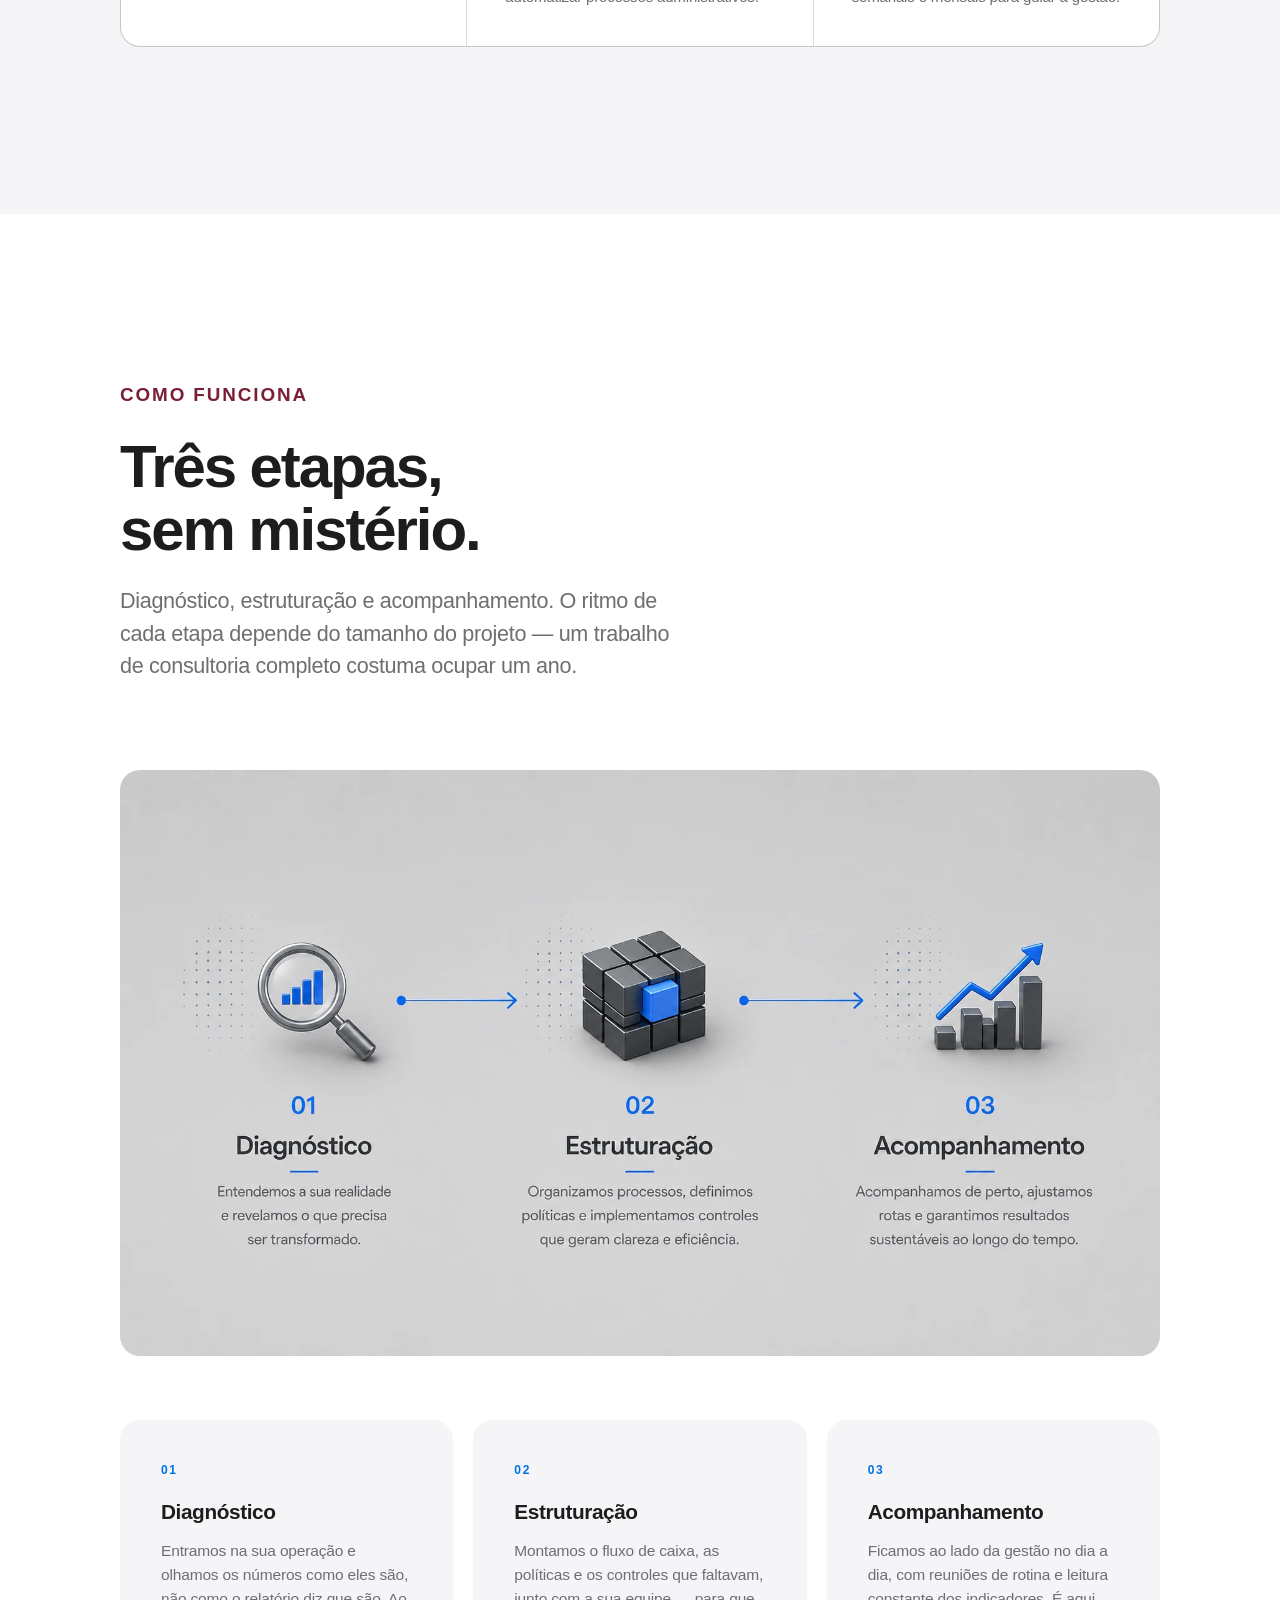
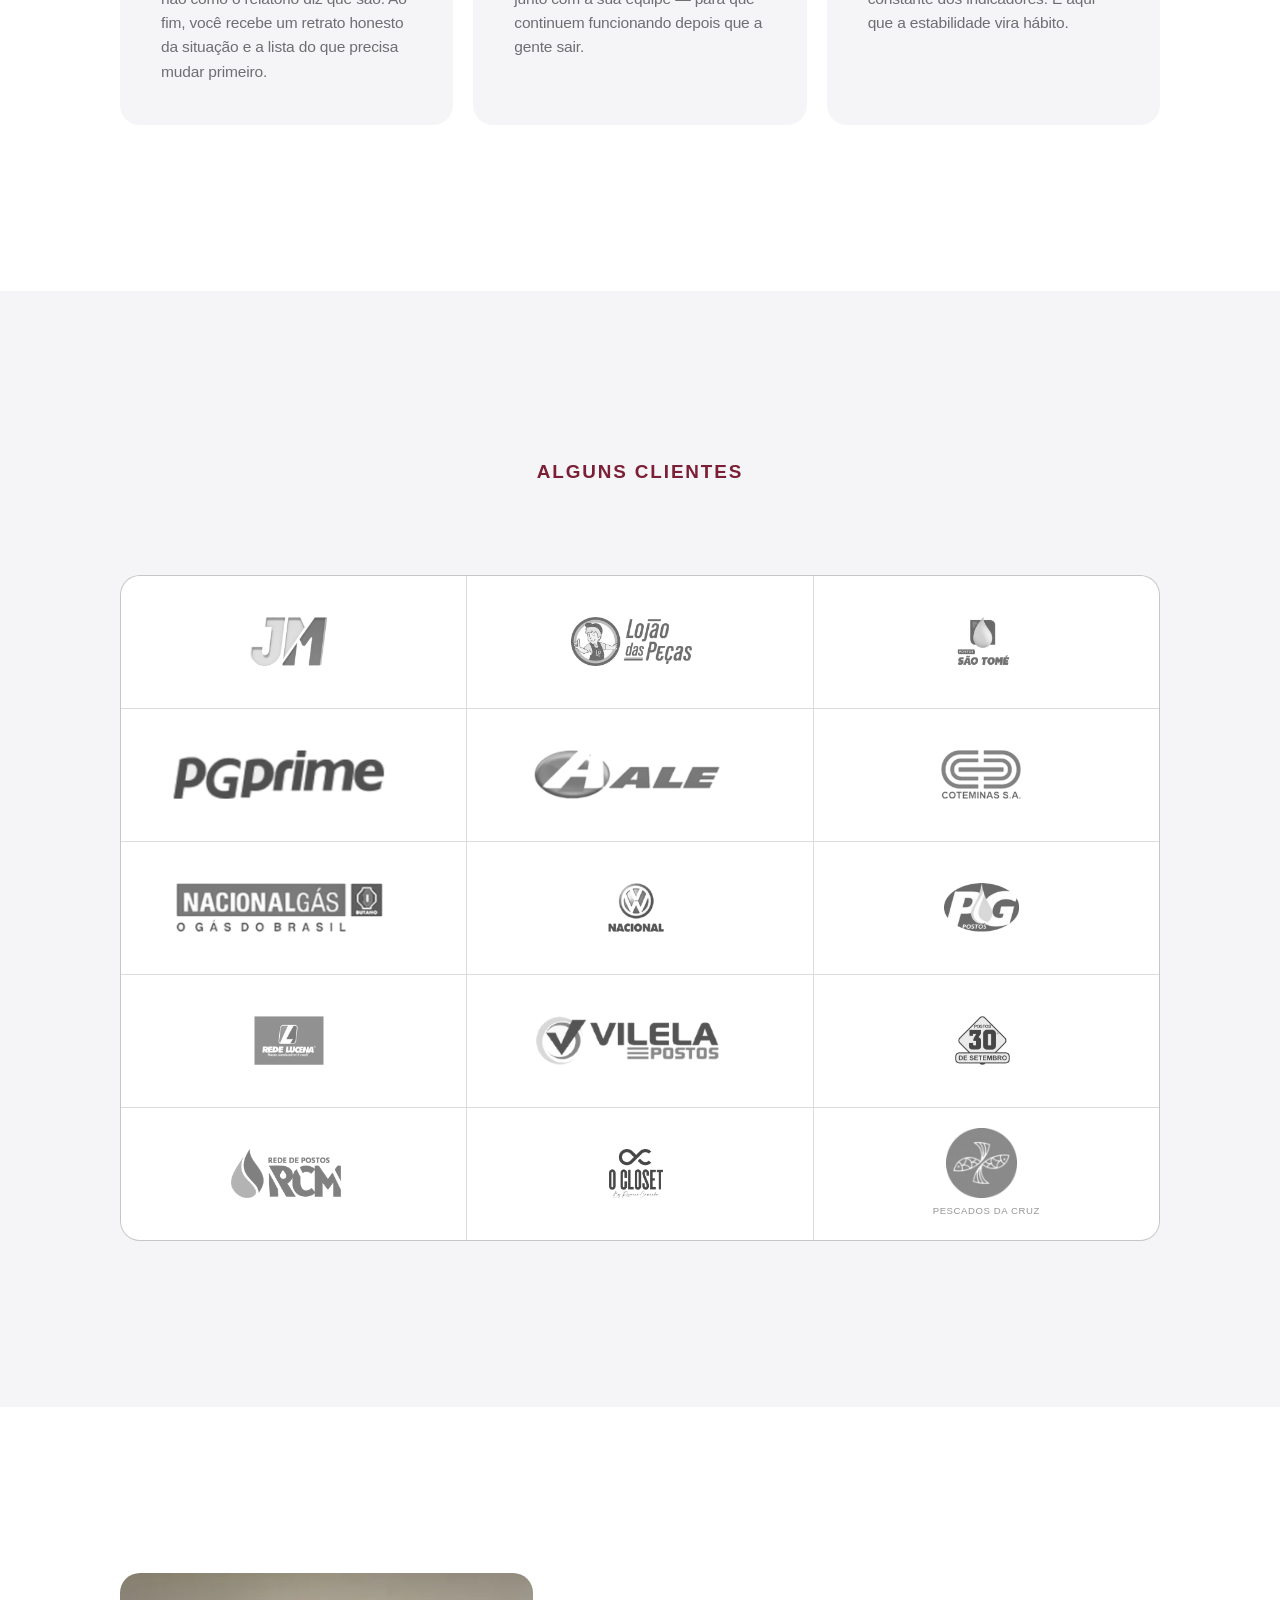
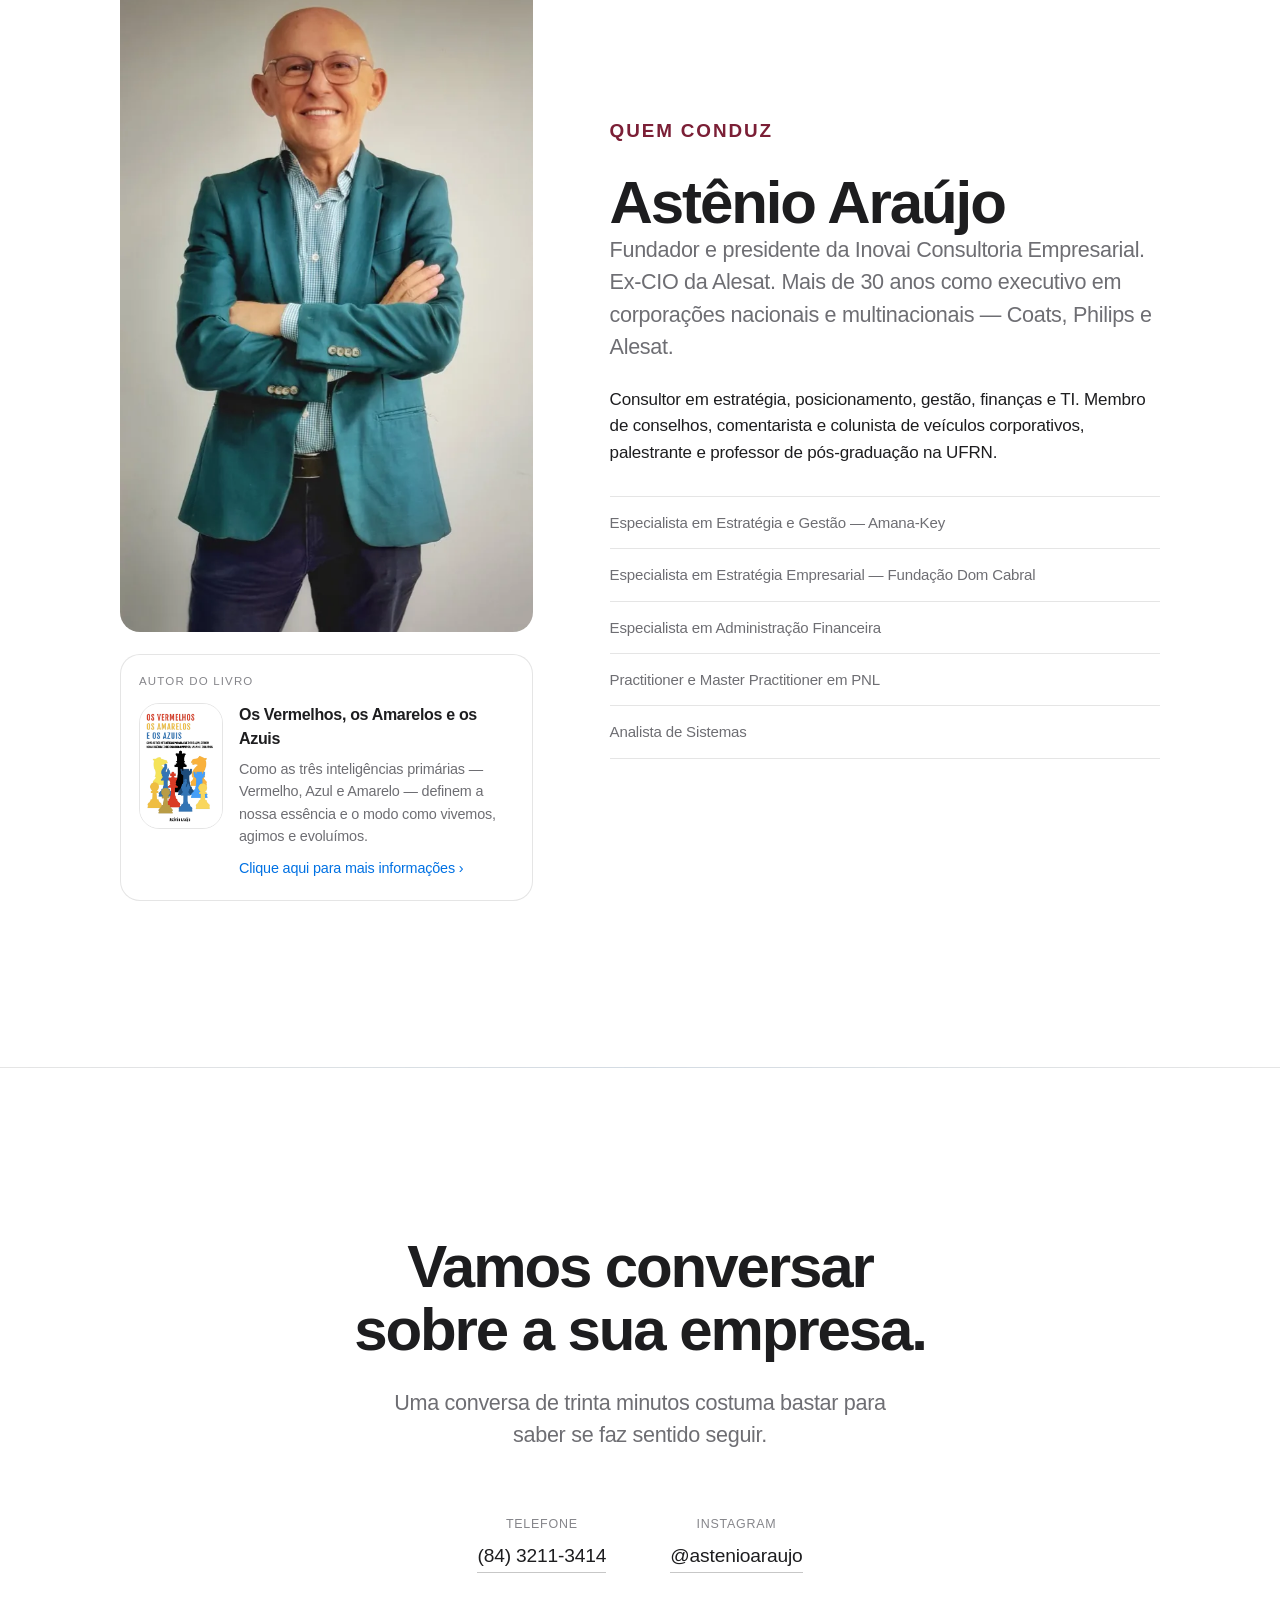
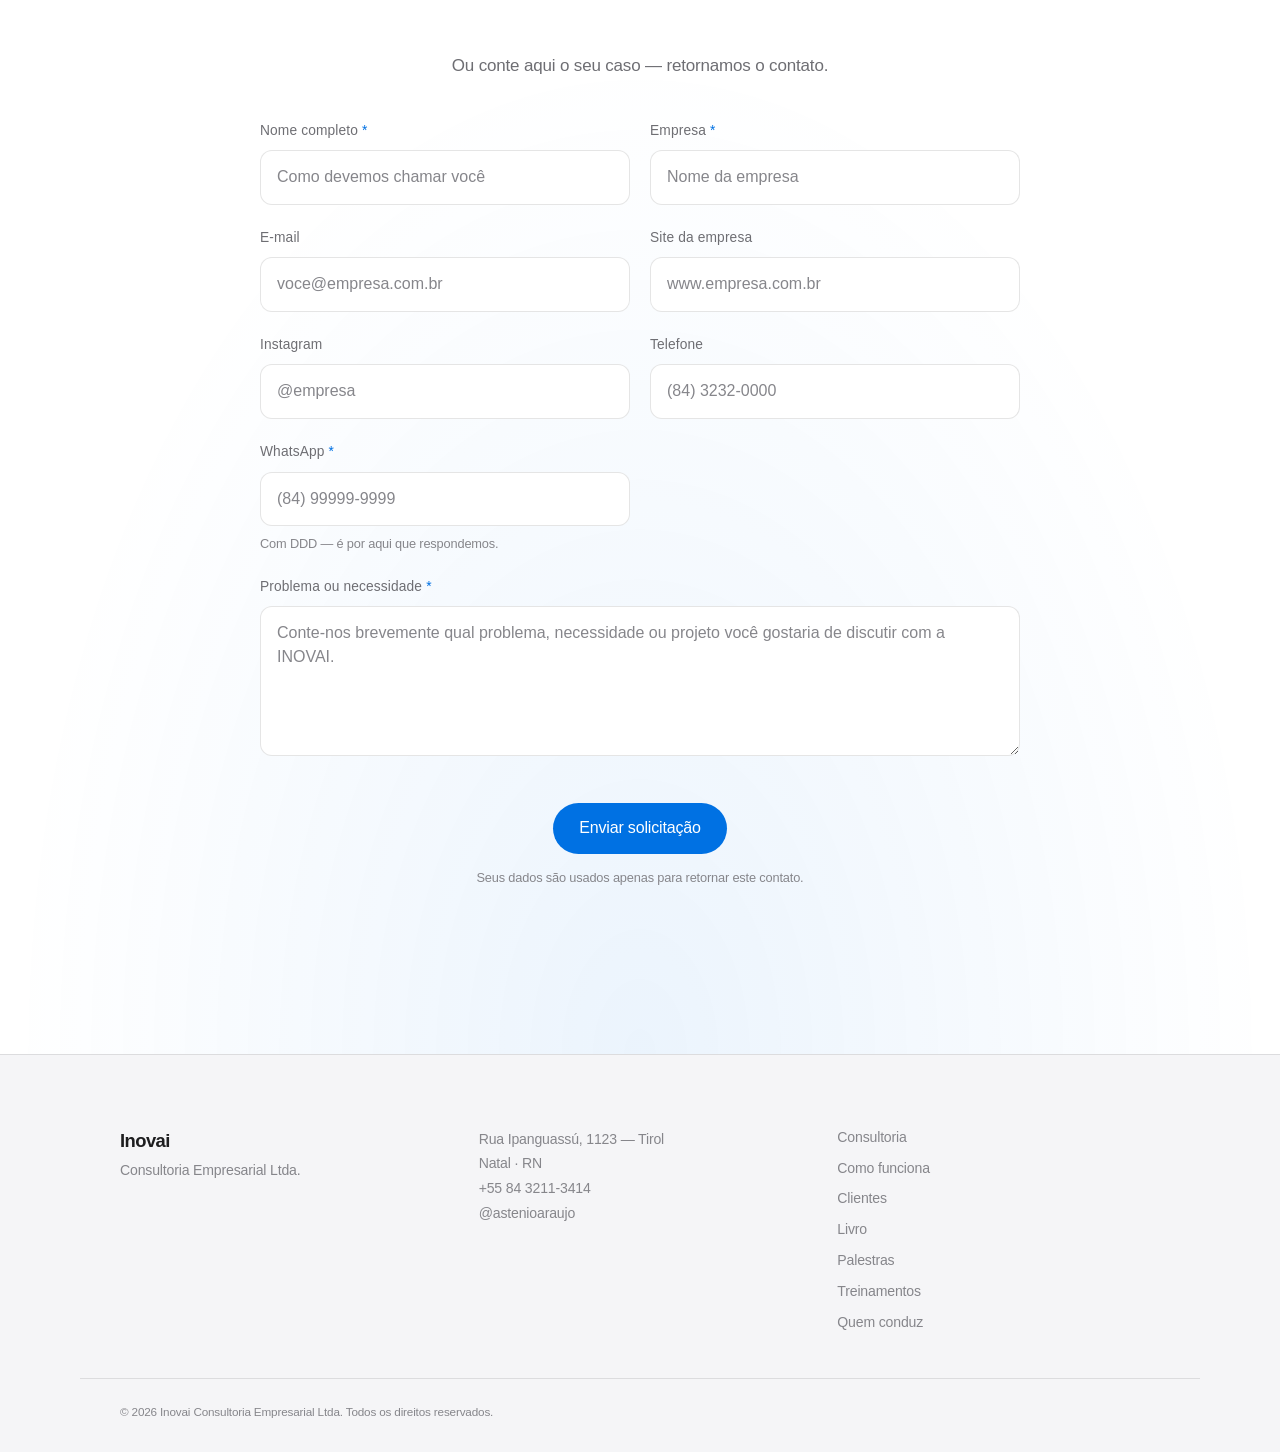
==== commit 0e1a2e92: "Três clientes novos na grade de logos RCM, O Closet e Pescados da Cruz fecham 15 logos — cinco linha" ====
--- a/public/index.html
+++ b/public/index.html
@@ -419,6 +419,27 @@
             <img src="img/clientes/postos-30-de-setembro.png" alt="Postos 30 de Setembro" loading="lazy">
           </picture>
         </li>
+        <li class="logo reveal">
+          <picture>
+            <source srcset="img/clientes/rcm-postos.webp" type="image/webp">
+            <img src="img/clientes/rcm-postos.png" alt="Rede de Postos RCM" loading="lazy">
+          </picture>
+        </li>
+        <li class="logo reveal">
+          <picture>
+            <source srcset="img/clientes/o-closet.webp" type="image/webp">
+            <img src="img/clientes/o-closet.png" alt="O Closet" loading="lazy">
+          </picture>
+        </li>
+        <!-- O logo do Pescados da Cruz é só o símbolo, sem o nome; por isso o
+             nome vem como texto embaixo, fora da figura. -->
+        <li class="logo logo--nome reveal">
+          <picture>
+            <source srcset="img/clientes/pescados-da-cruz.webp" type="image/webp">
+            <img src="img/clientes/pescados-da-cruz.png" alt="Pescados da Cruz" loading="lazy">
+          </picture>
+          <span class="logo__nome">Pescados da Cruz</span>
+        </li>
       </ul>
     </div>
   </section>
--- a/public/css/styles.css
+++ b/public/css/styles.css
@@ -331,6 +331,9 @@
 
 @media (max-width:620px){
   .logos{ grid-template-columns:repeat(2, 1fr); }
+  /* Em duas colunas a contagem ímpar deixaria a última célula sozinha, com
+     meia linha vazia ao lado; ela ocupa a linha inteira. */
+  .logos > li:last-child:nth-child(odd){ grid-column:1 / -1; }
 }
 
 /* ---------- Citação de posicionamento ---------- */
@@ -519,6 +522,33 @@
 .logo--chapado img{ opacity:.62; }
 .logo--chapado:hover img{ opacity:.62; filter:grayscale(1); }
 
+/* Logo que é só símbolo, sem o nome dentro da arte (Pescados da Cruz): o nome
+   entra como texto embaixo, sem encostar na figura. A imagem cede alguns
+   pixels de altura para que símbolo + nome ocupem a mesma caixa dos outros. */
+/* Menos respiro em cima e embaixo que as outras células: com o padding de 26px
+   sobravam 80px de altura útil, e o disco encolhia para caber junto com o nome
+   em vez de crescer. A célula continua com os mesmos 132px. */
+.logo--nome{ flex-direction:column; gap:6px; padding:14px 30px; }
+/* align-items:center é o que impede o disco de esticar: sem isso o img, como
+   item flex do picture, era alongado na vertical e o círculo virava oval. */
+.logo--nome picture{ flex:none; display:flex; align-items:center; }
+.logo--nome img{ flex:none; }
+/* O símbolo é um disco cheio com os peixes vazados em branco: em cinza puro
+   ele clareia demais e os peixes somem. Um contraste a mais devolve o
+   desenho, e o hover traz a cor de volta como nos outros. */
+.logo--nome img{ max-height:80px; filter:grayscale(1) contrast(1.2) brightness(.88); }
+.logo__nome{
+  /* Miúdo de propósito: o nome só identifica o símbolo, e o espaço que ele
+     abre mão vai todo para o disco. */
+  font-size:.6rem;
+  letter-spacing:.06em;
+  text-transform:uppercase;
+  color:var(--text-dim);
+  opacity:.72;
+  transition:opacity .35s var(--ease), color .35s var(--ease);
+}
+.logo--nome:hover .logo__nome{ opacity:1; color:var(--text); }
+
 .testimonial{
   margin:clamp(48px,6vw,80px) auto 0;
   max-width:64ch;
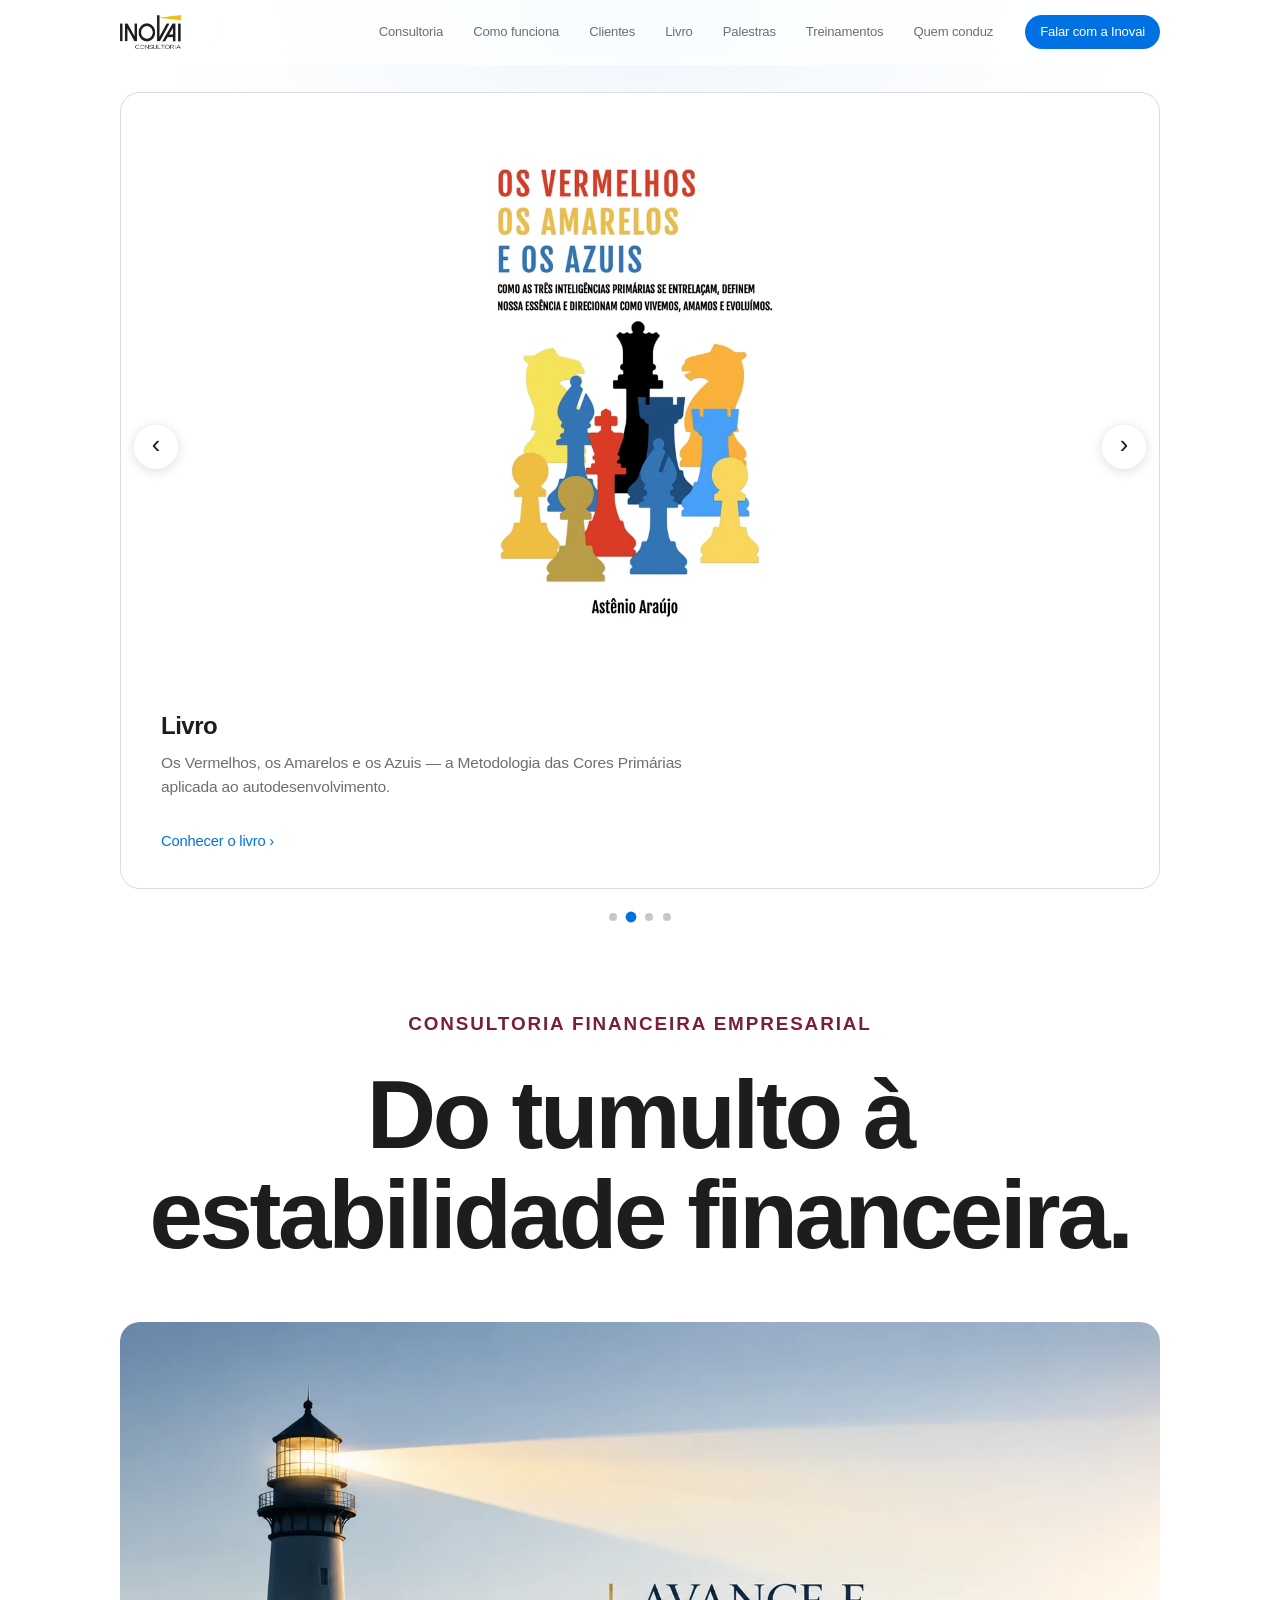
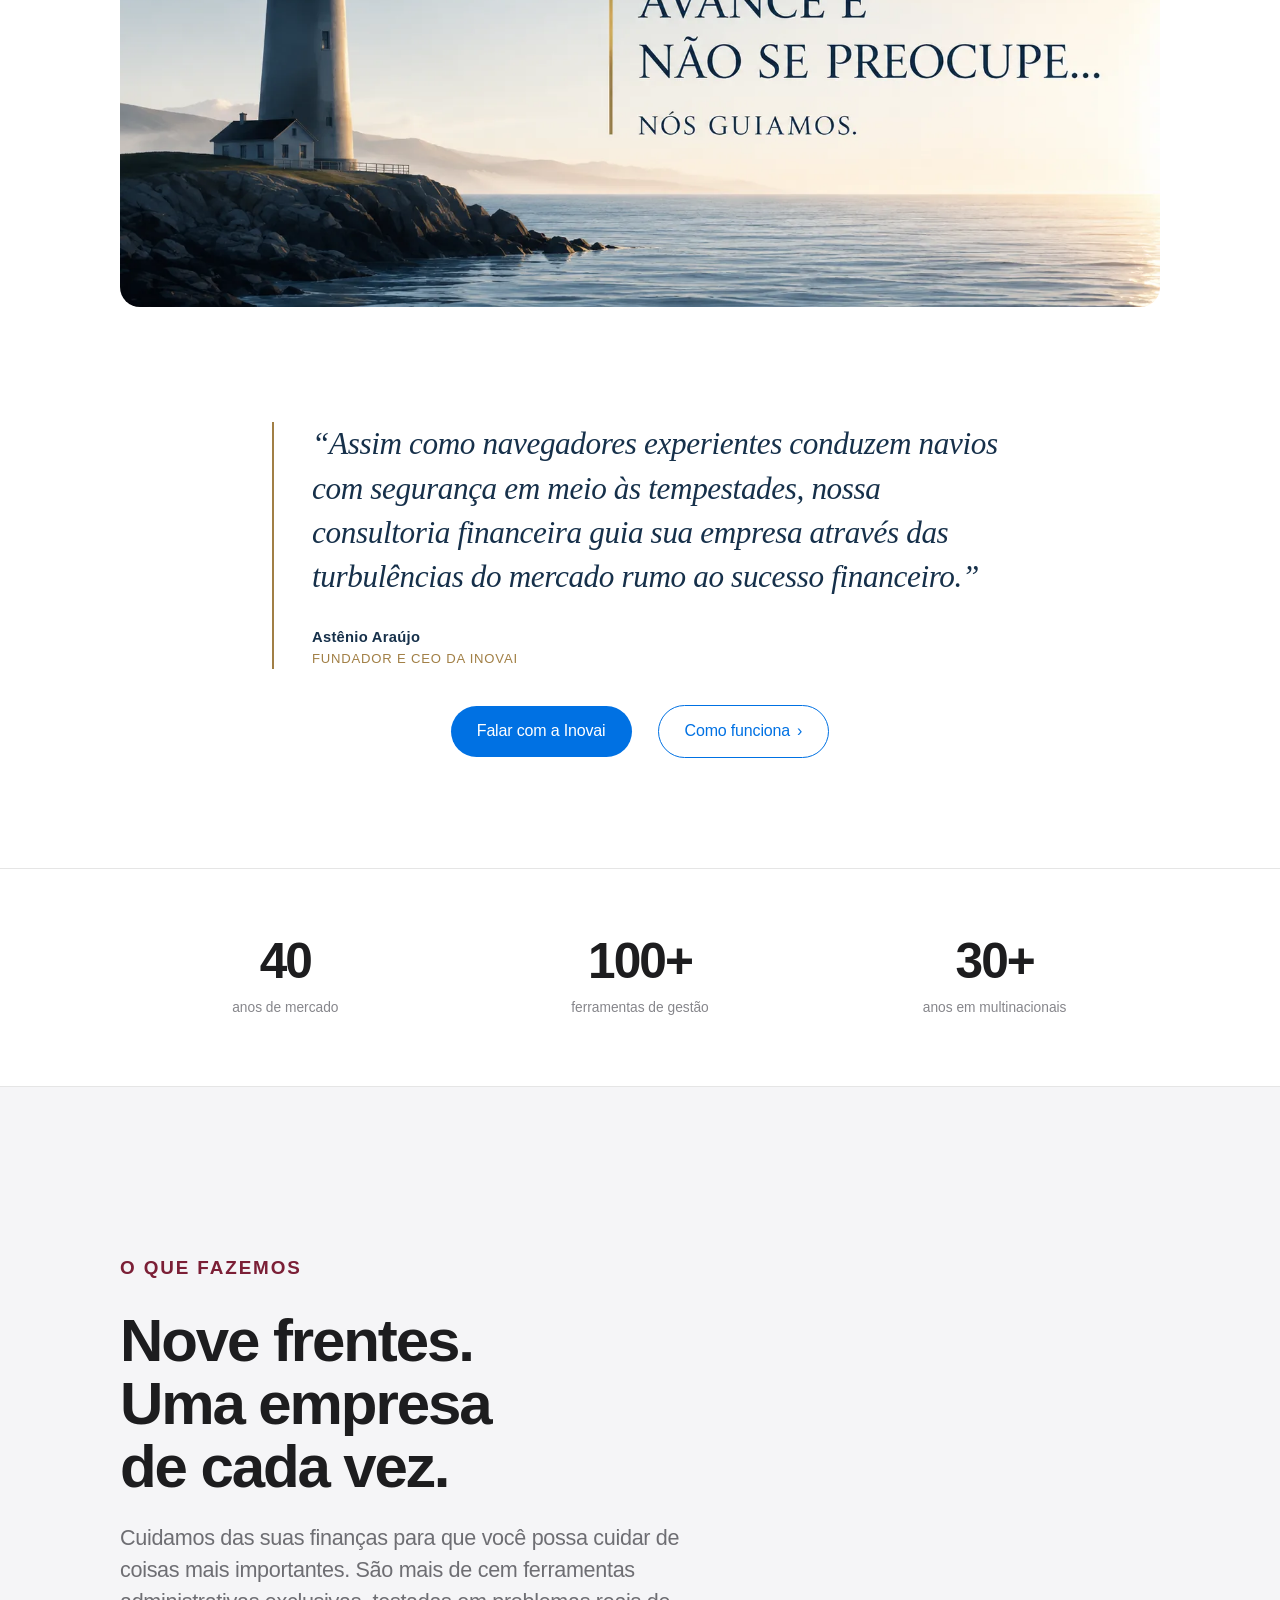
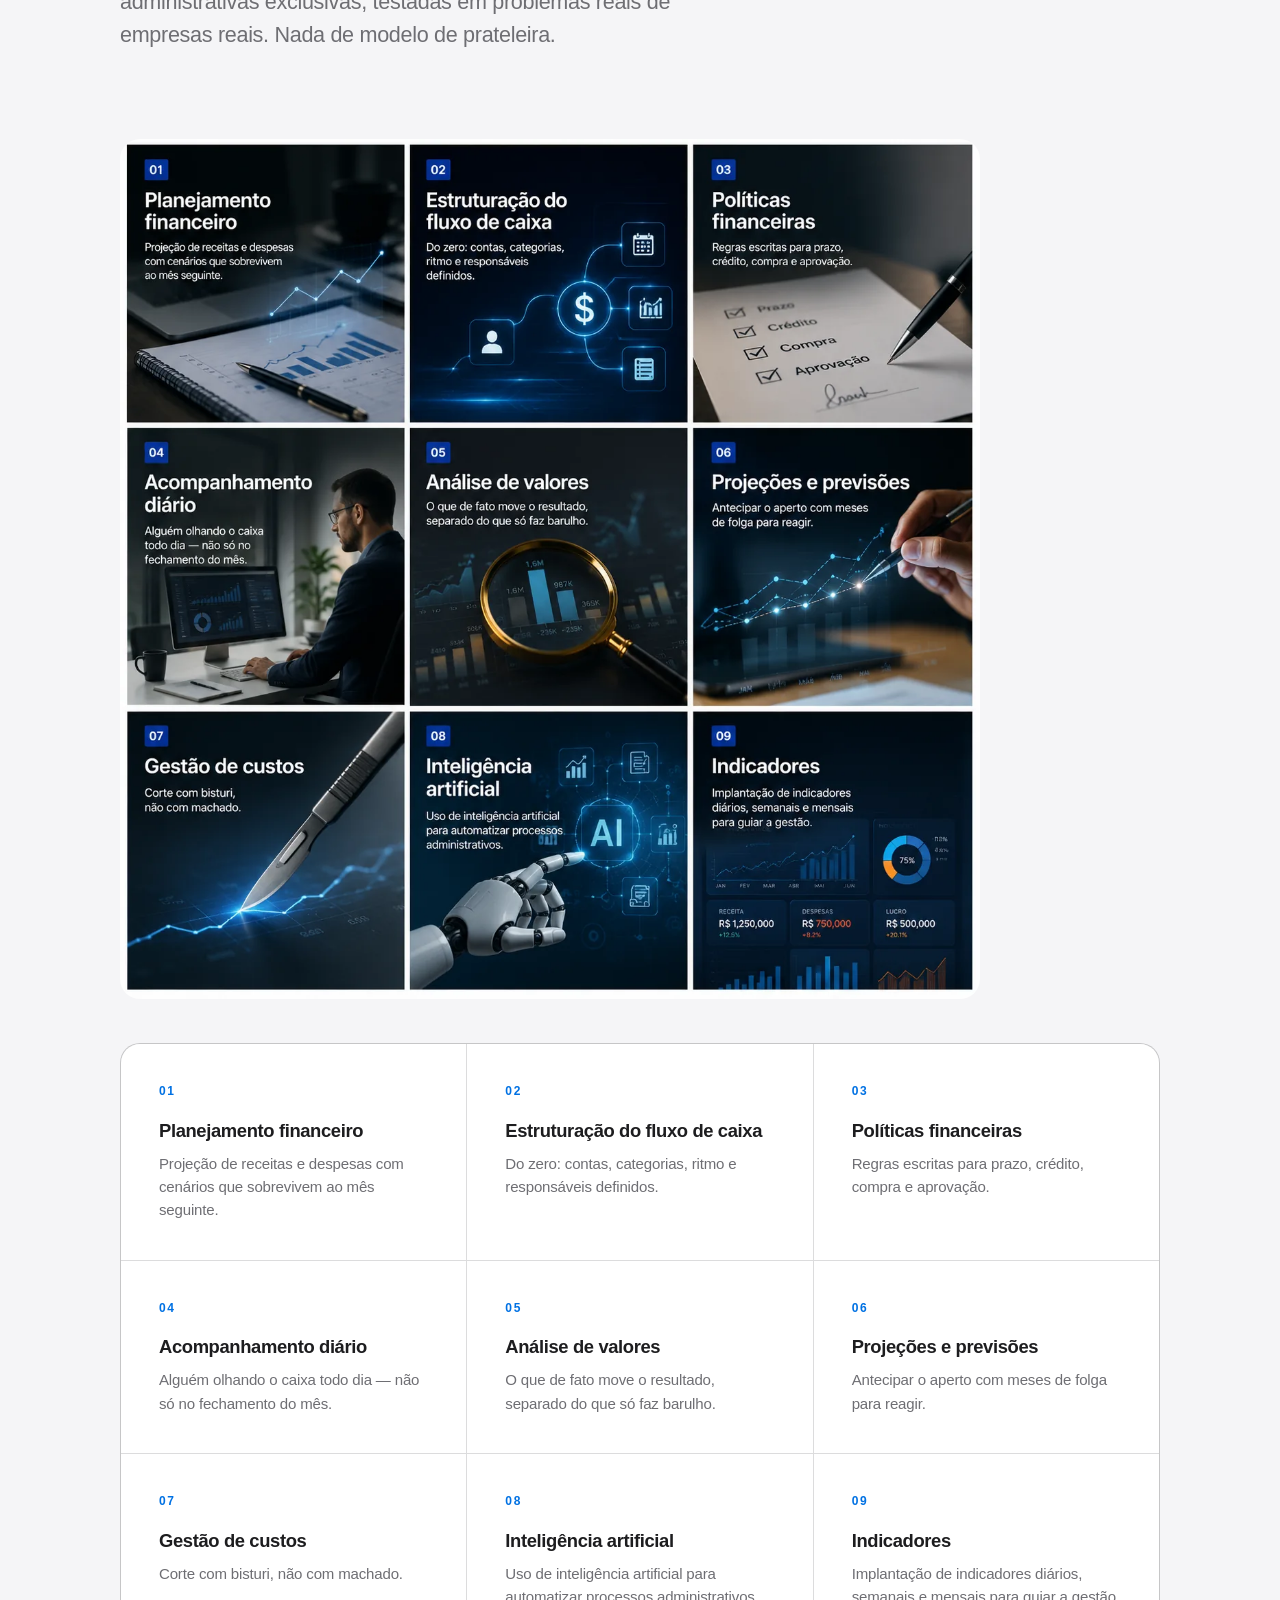
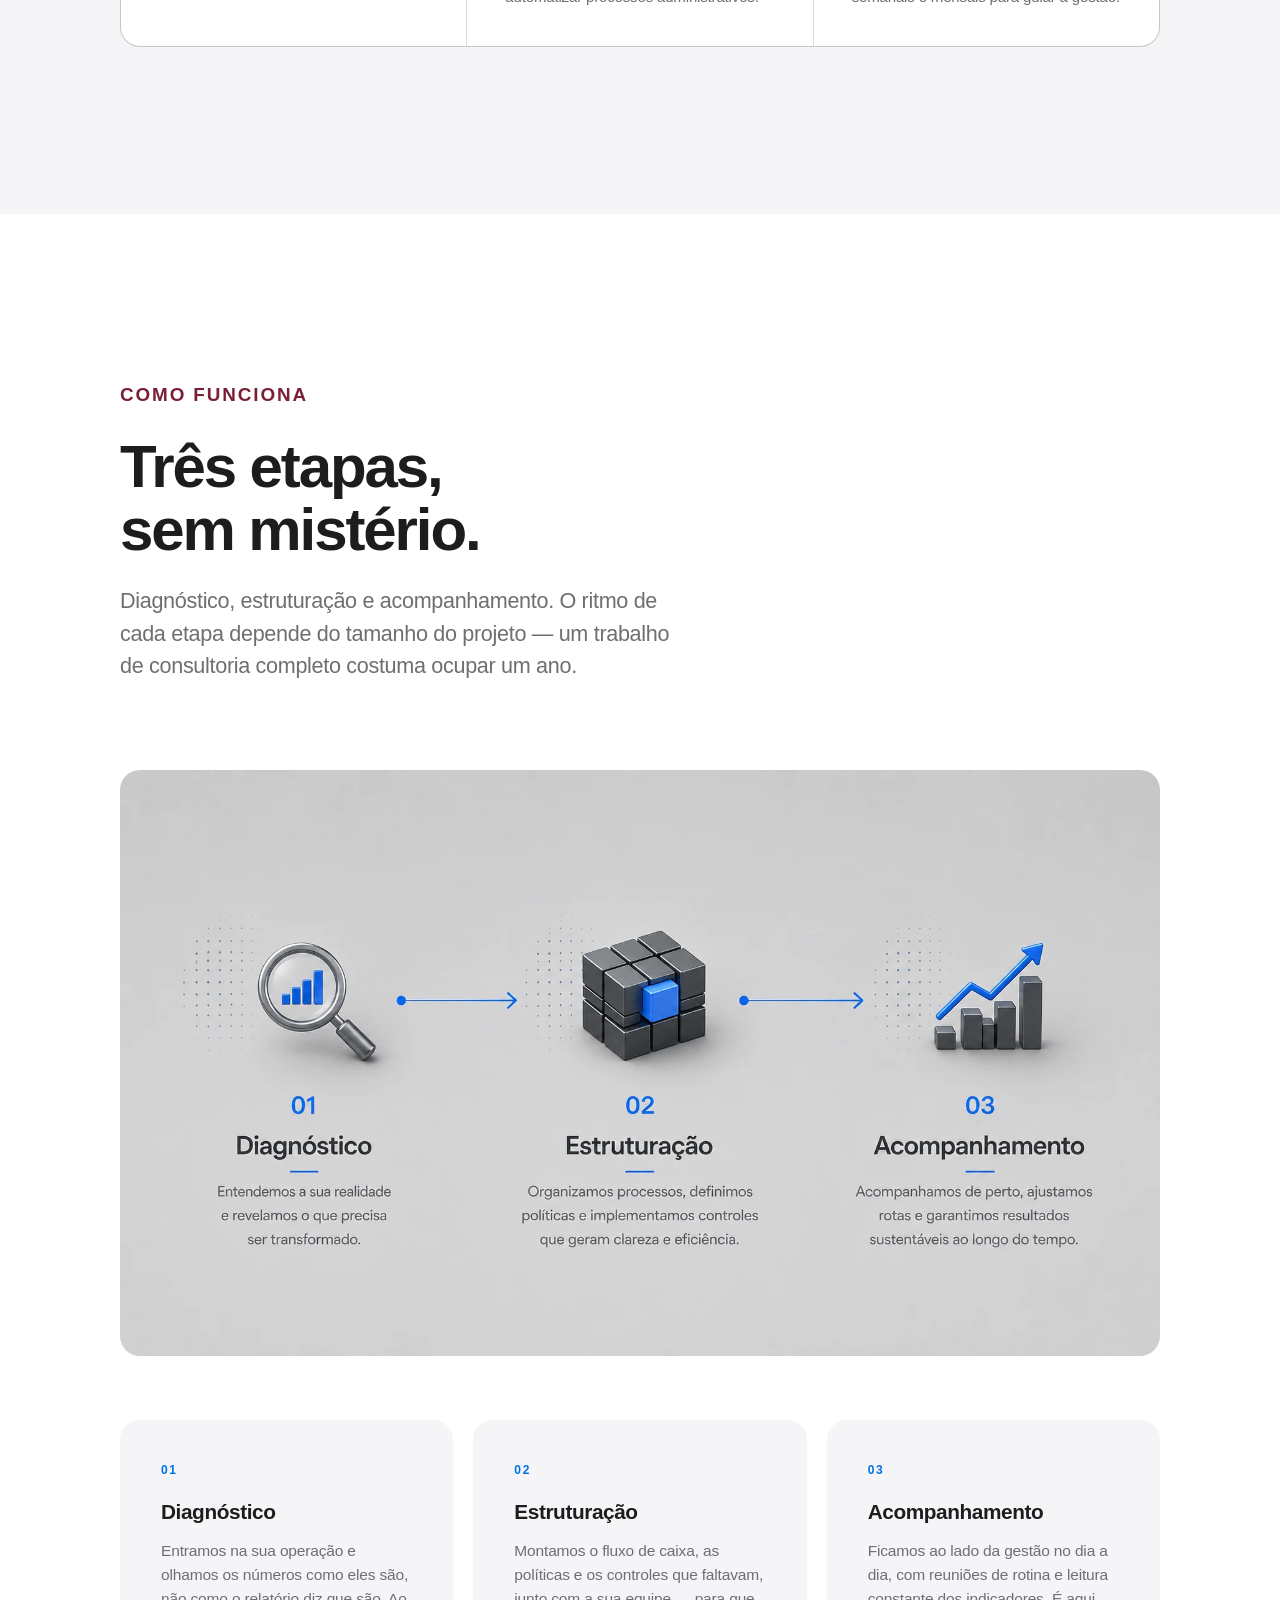
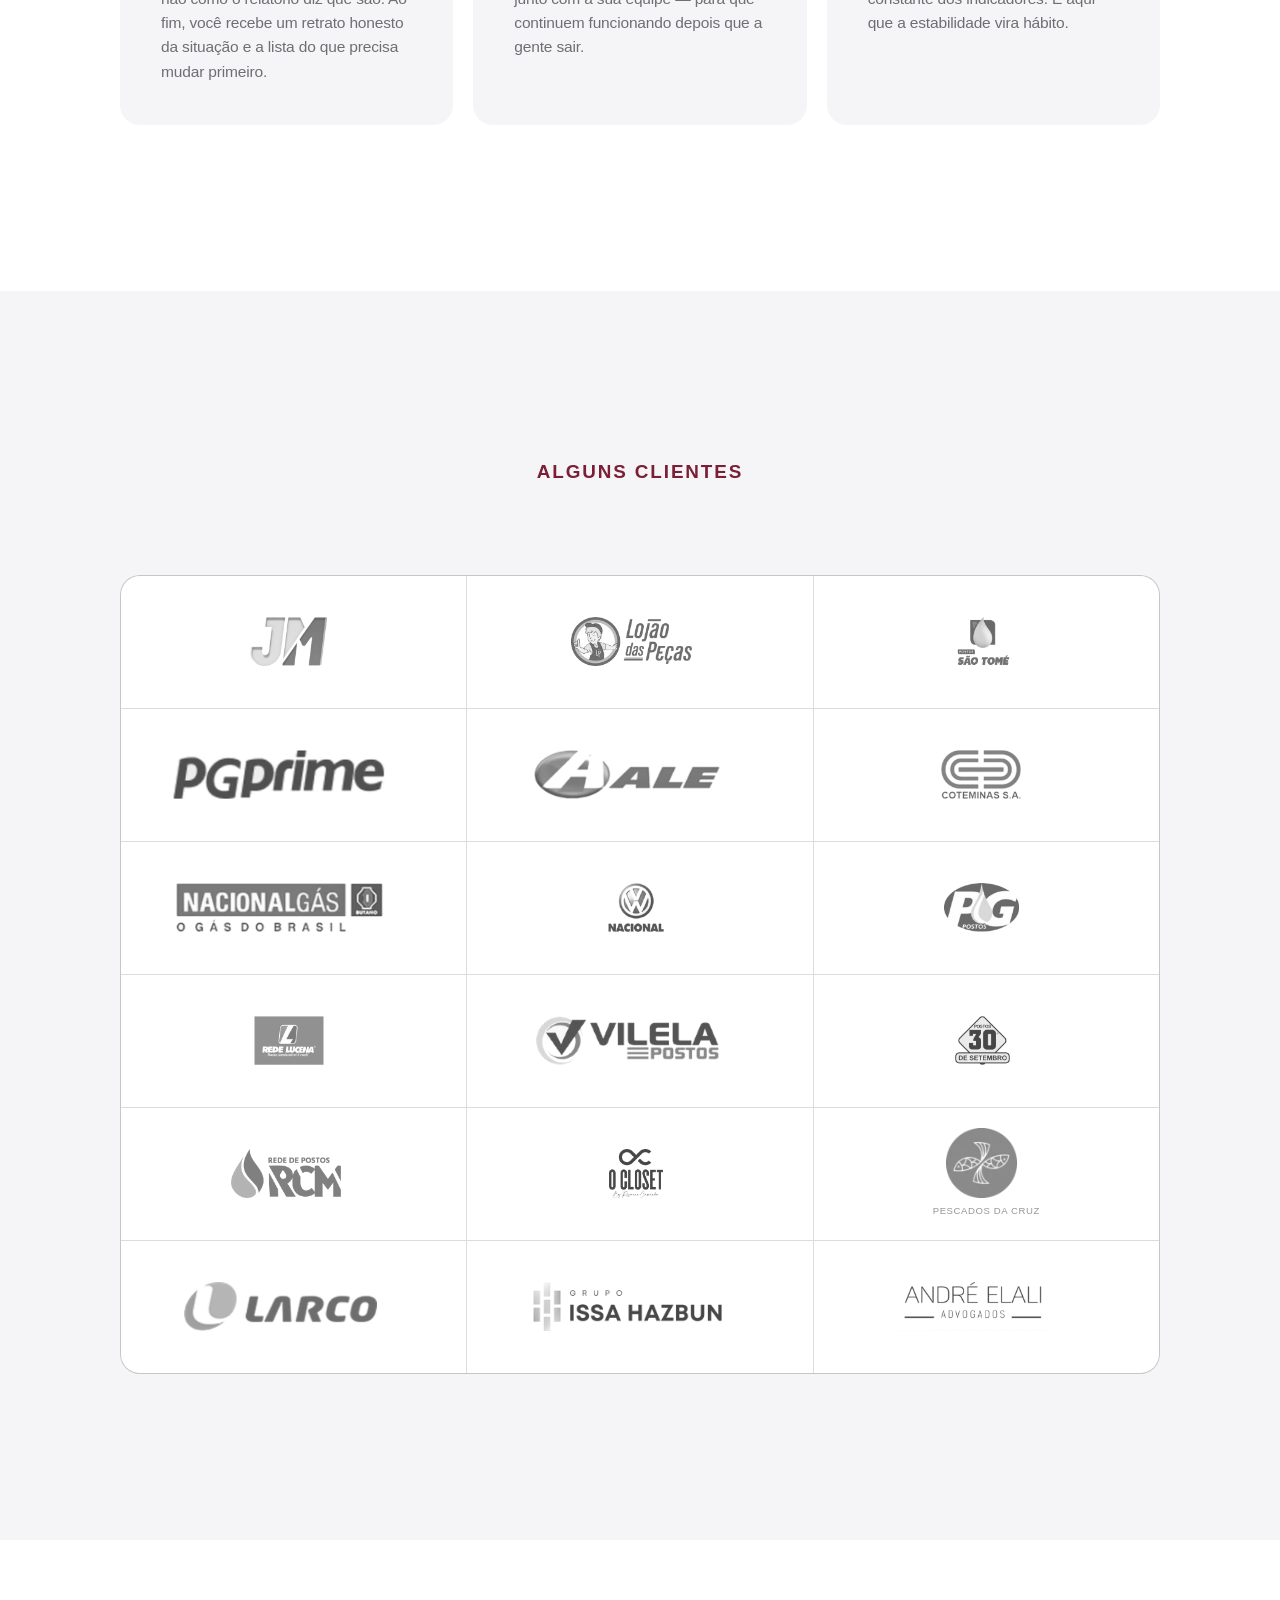
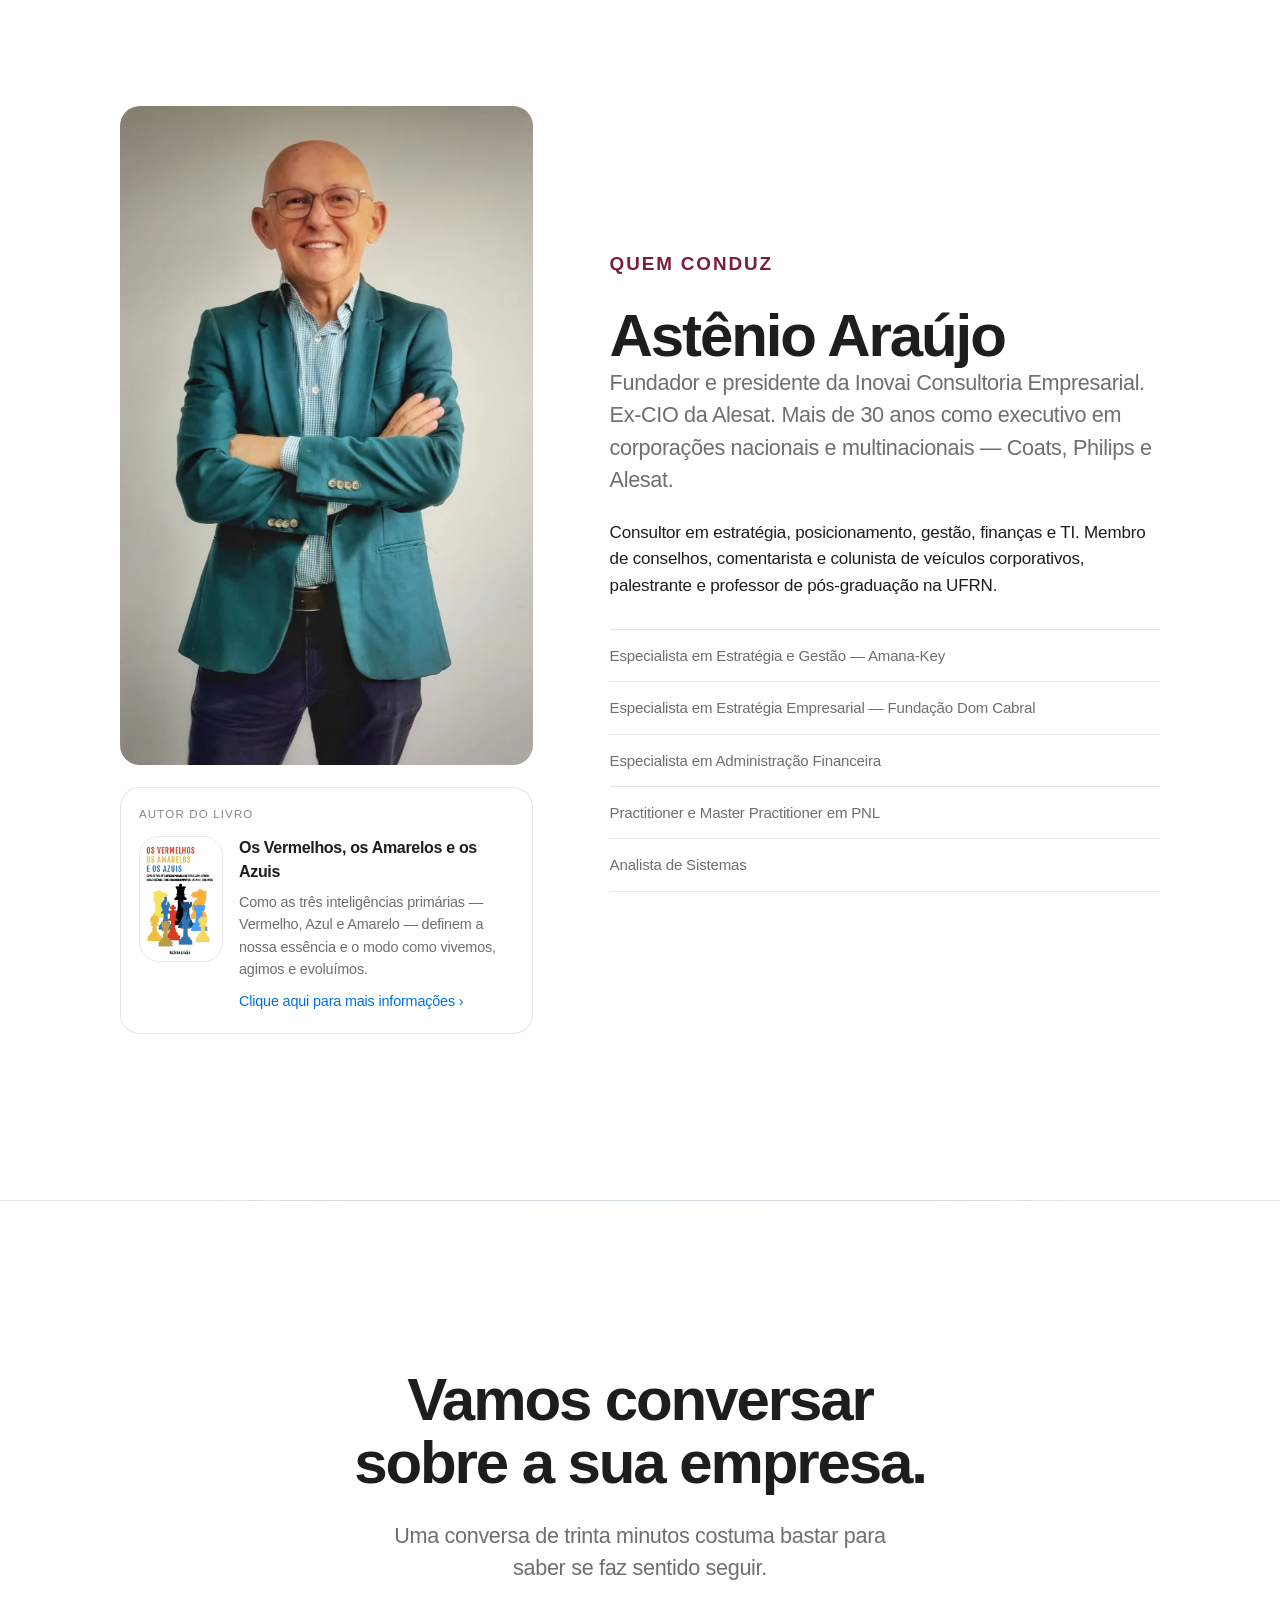
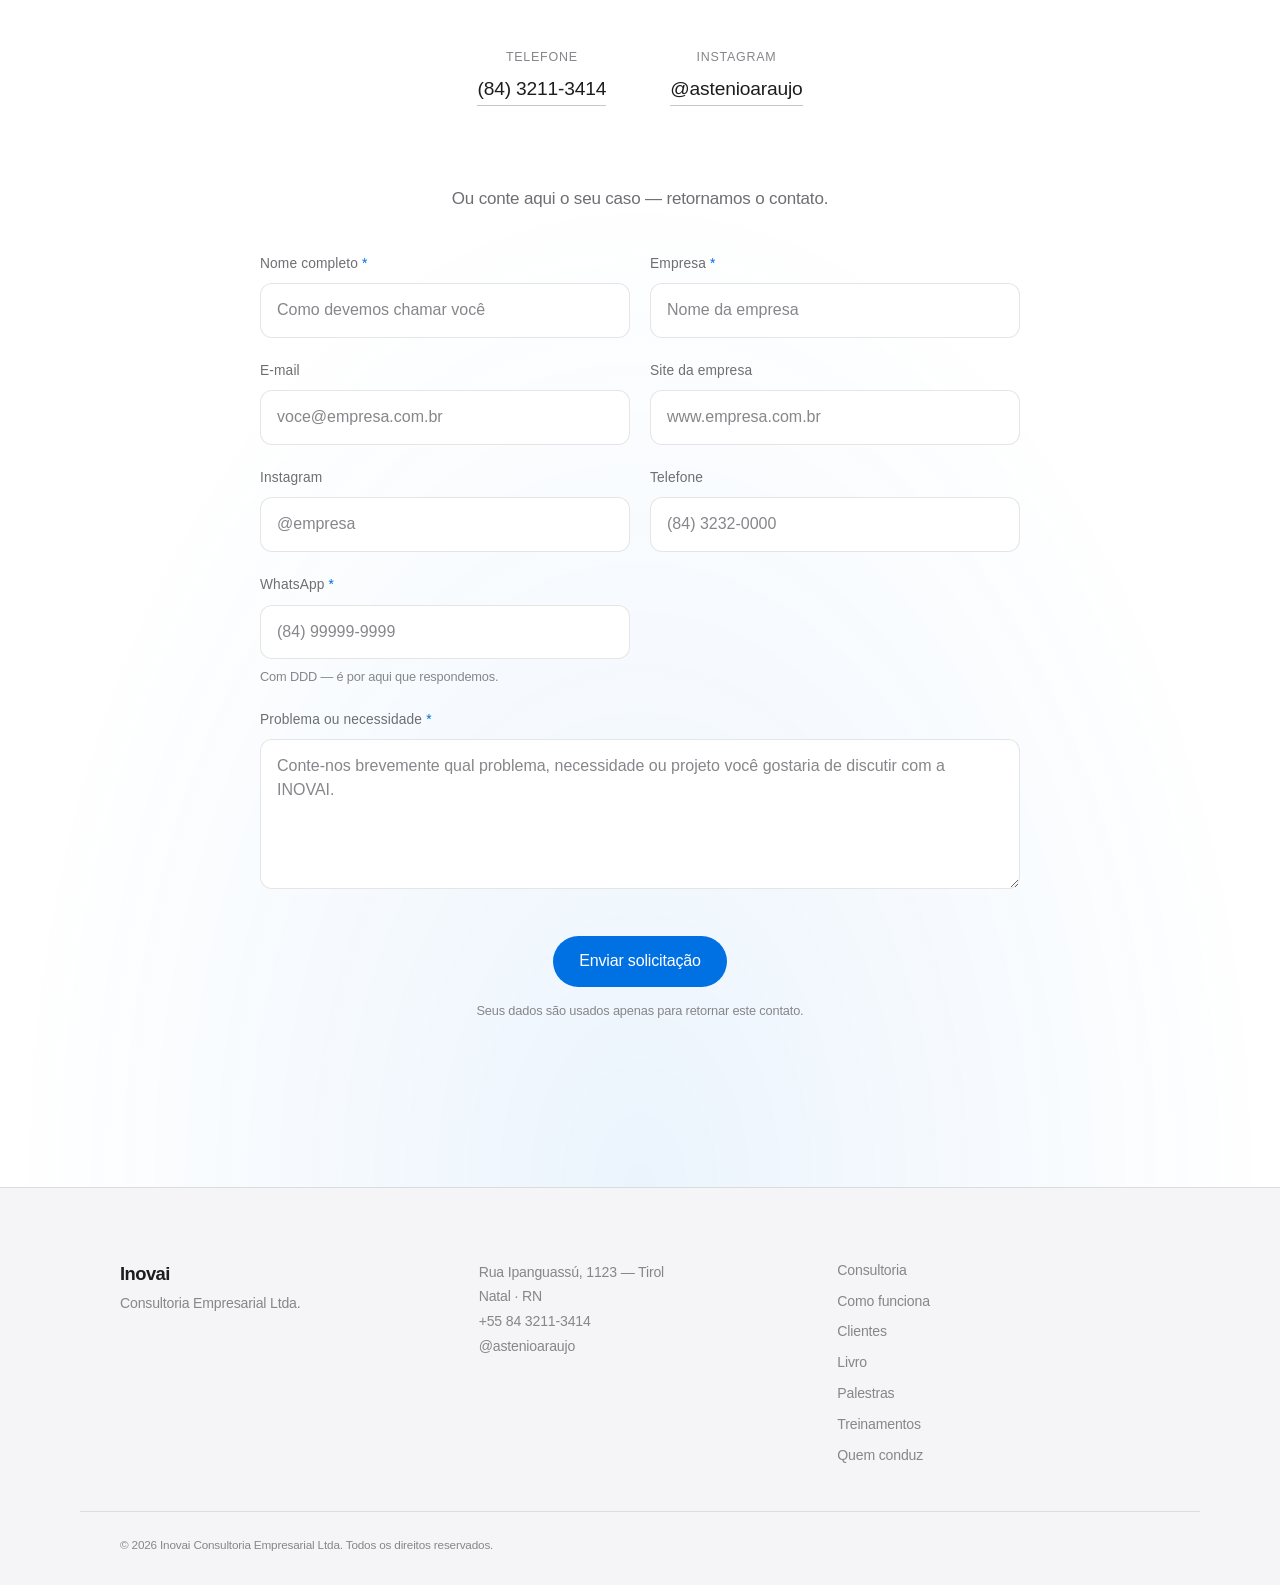
==== commit 8d5f8874: "Mais três clientes: Larco, Issa Hazbun e André Elali A grade vai a 18 logos, seis linhas de três. O " ====
--- a/public/index.html
+++ b/public/index.html
@@ -440,6 +440,24 @@
           </picture>
           <span class="logo__nome">Pescados da Cruz</span>
         </li>
+        <li class="logo reveal">
+          <picture>
+            <source srcset="img/clientes/larco.webp" type="image/webp">
+            <img src="img/clientes/larco.png" alt="Larco Petróleo" loading="lazy">
+          </picture>
+        </li>
+        <li class="logo reveal">
+          <picture>
+            <source srcset="img/clientes/grupo-issa-hazbun.webp" type="image/webp">
+            <img src="img/clientes/grupo-issa-hazbun.png" alt="Grupo Issa Hazbun" loading="lazy">
+          </picture>
+        </li>
+        <li class="logo reveal">
+          <picture>
+            <source srcset="img/clientes/andre-elali.webp" type="image/webp">
+            <img src="img/clientes/andre-elali.png" alt="André Elali Advogados" loading="lazy">
+          </picture>
+        </li>
       </ul>
     </div>
   </section>
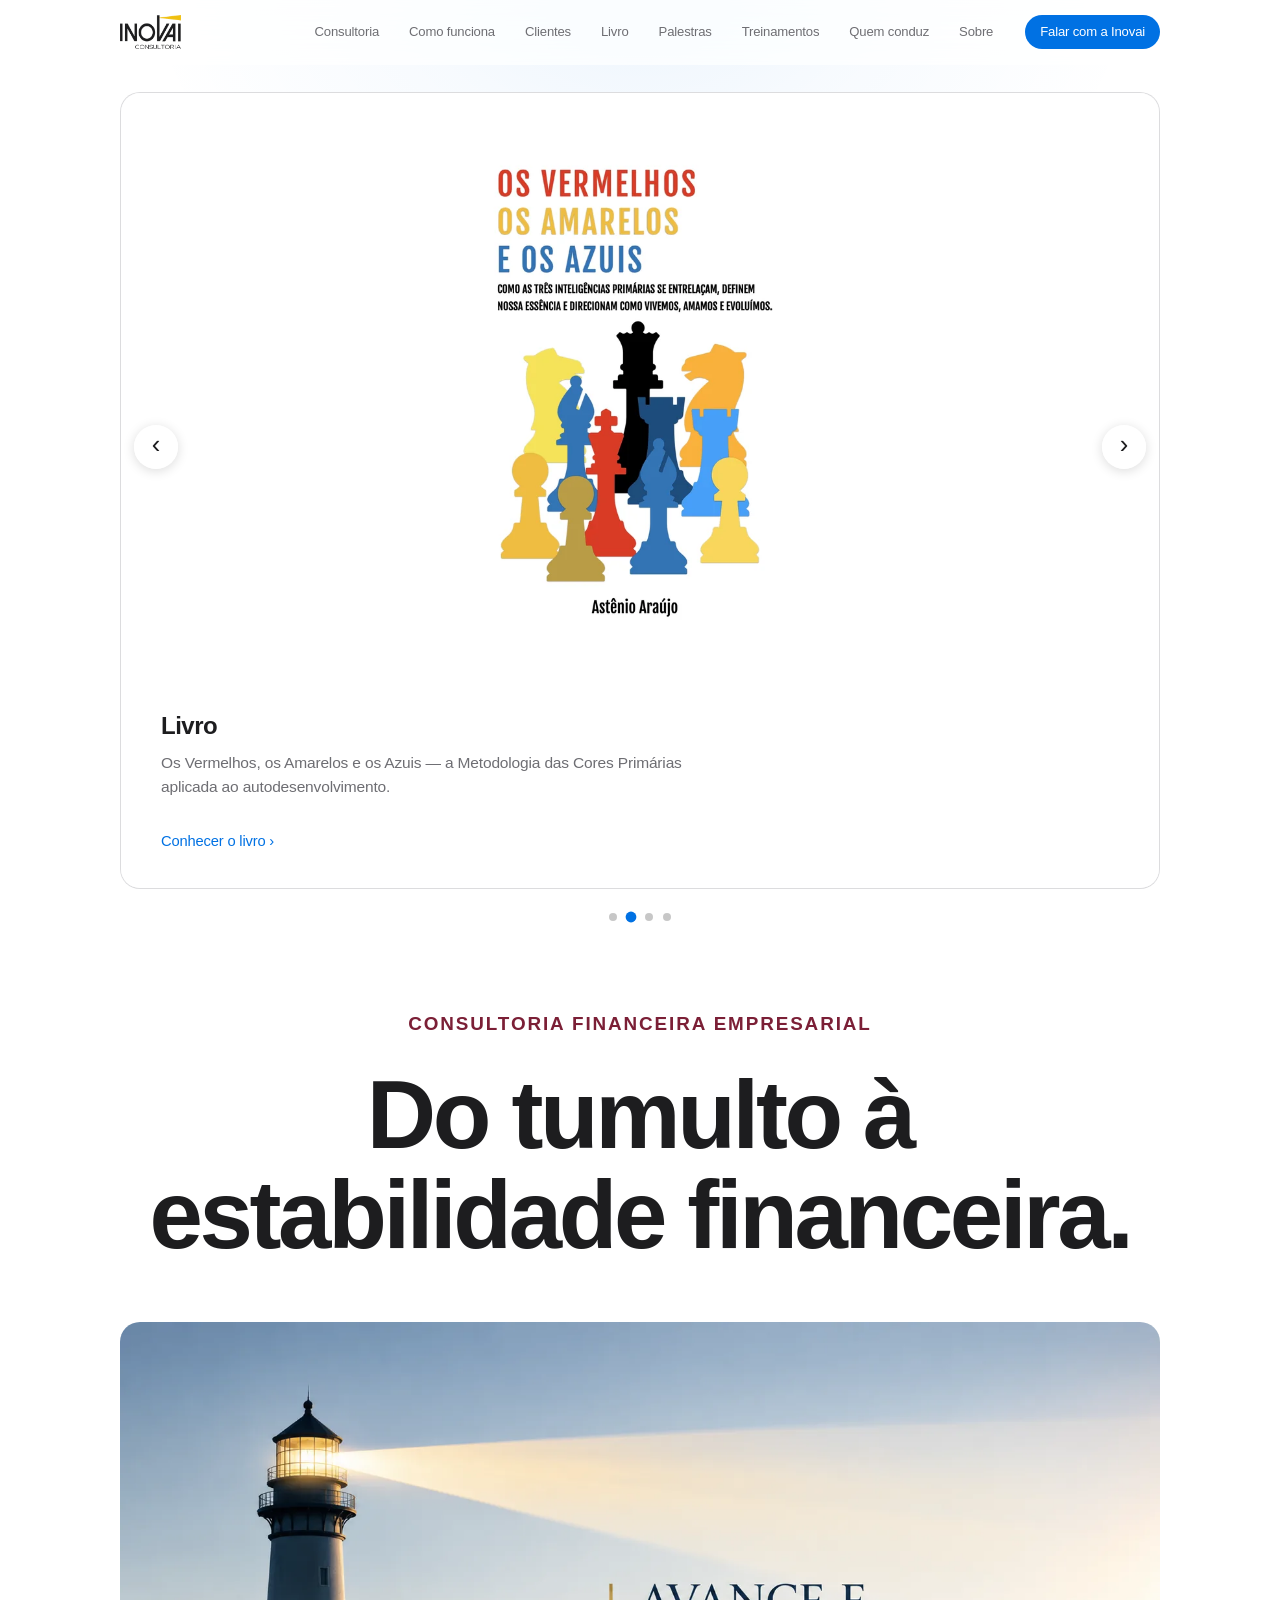
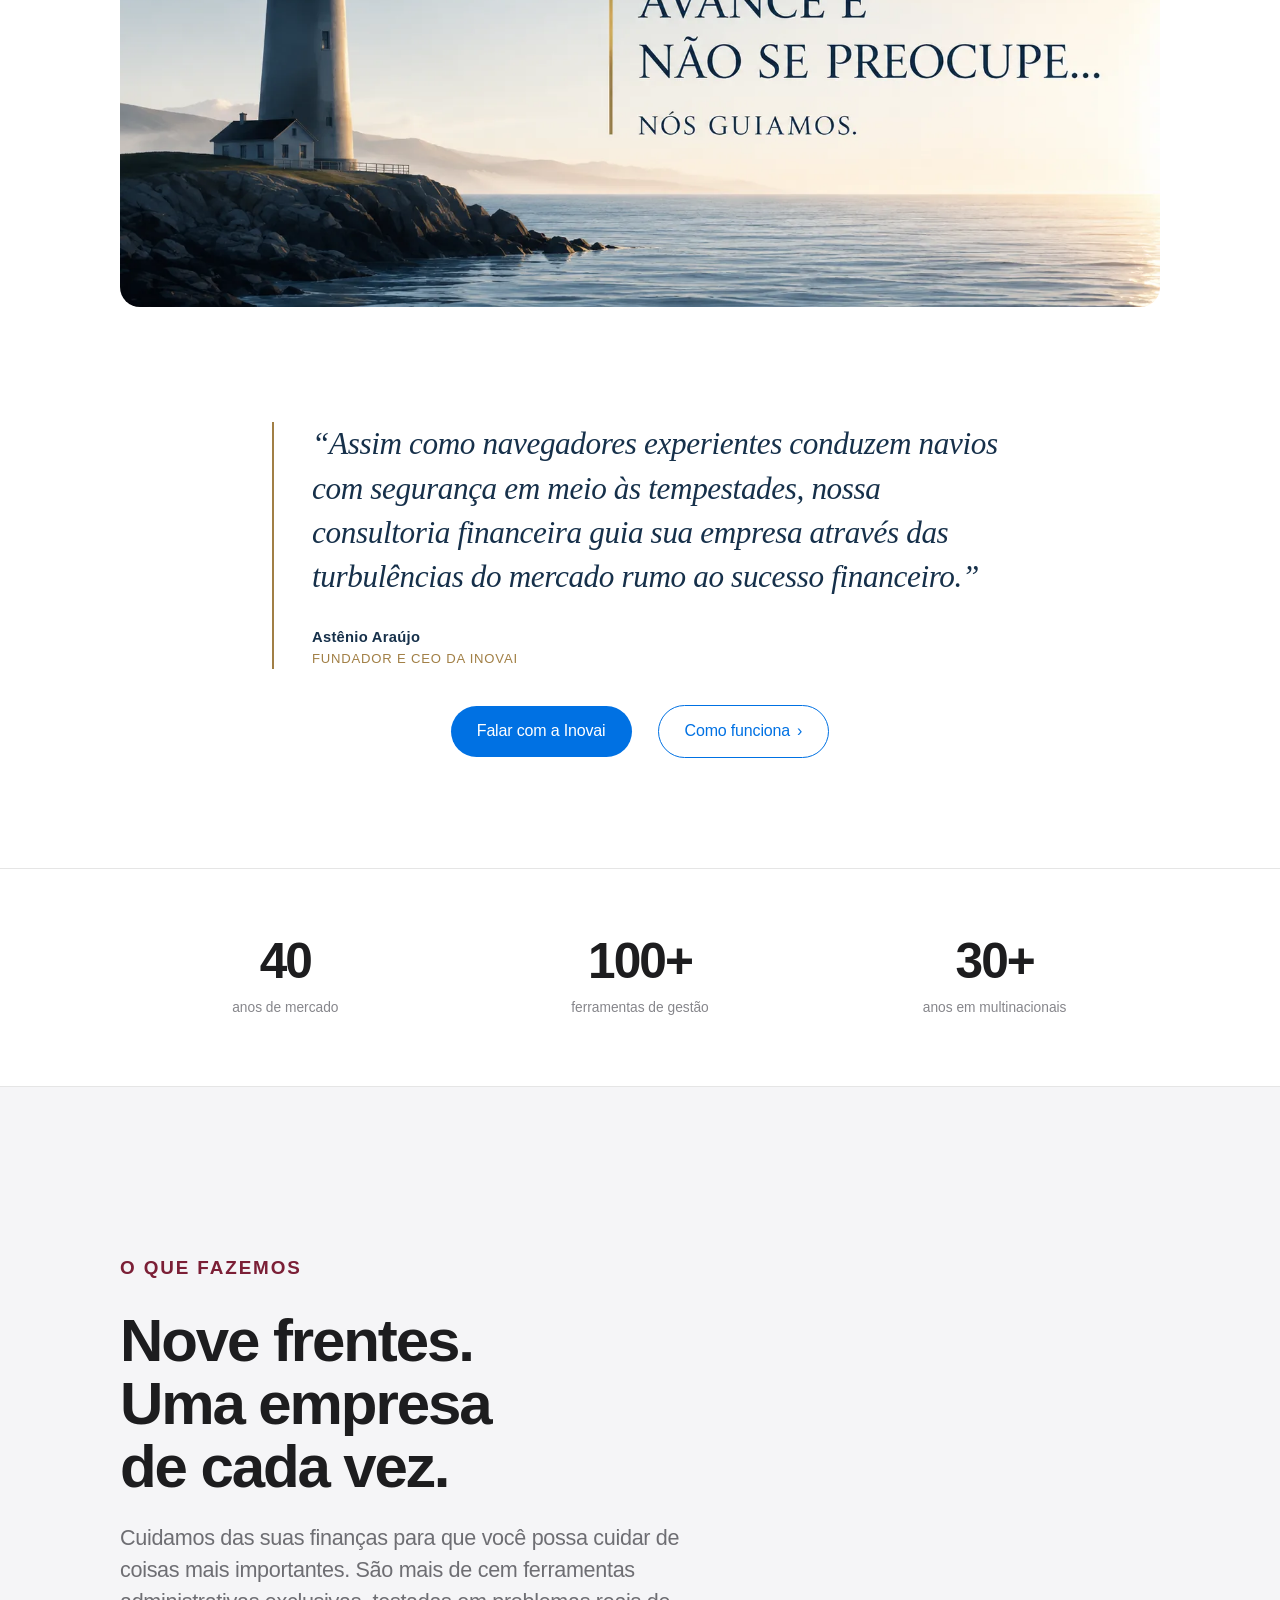
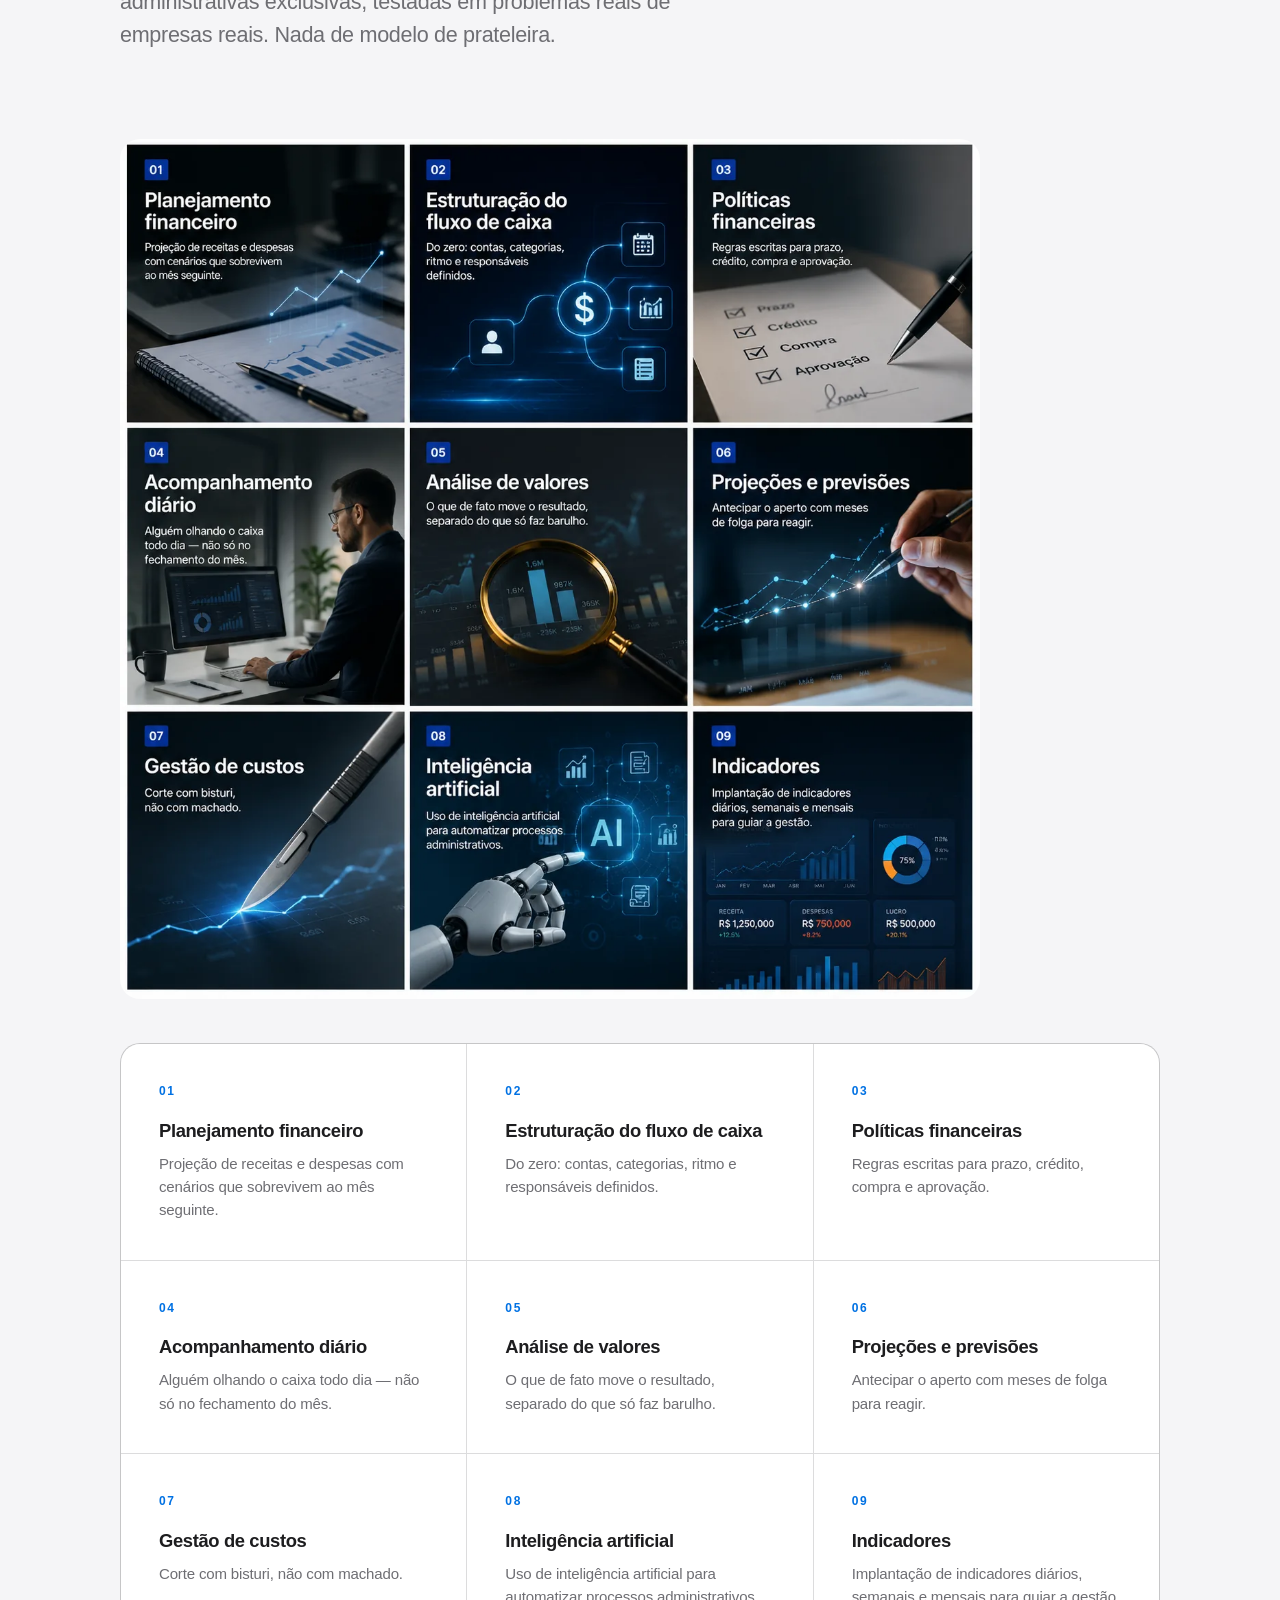
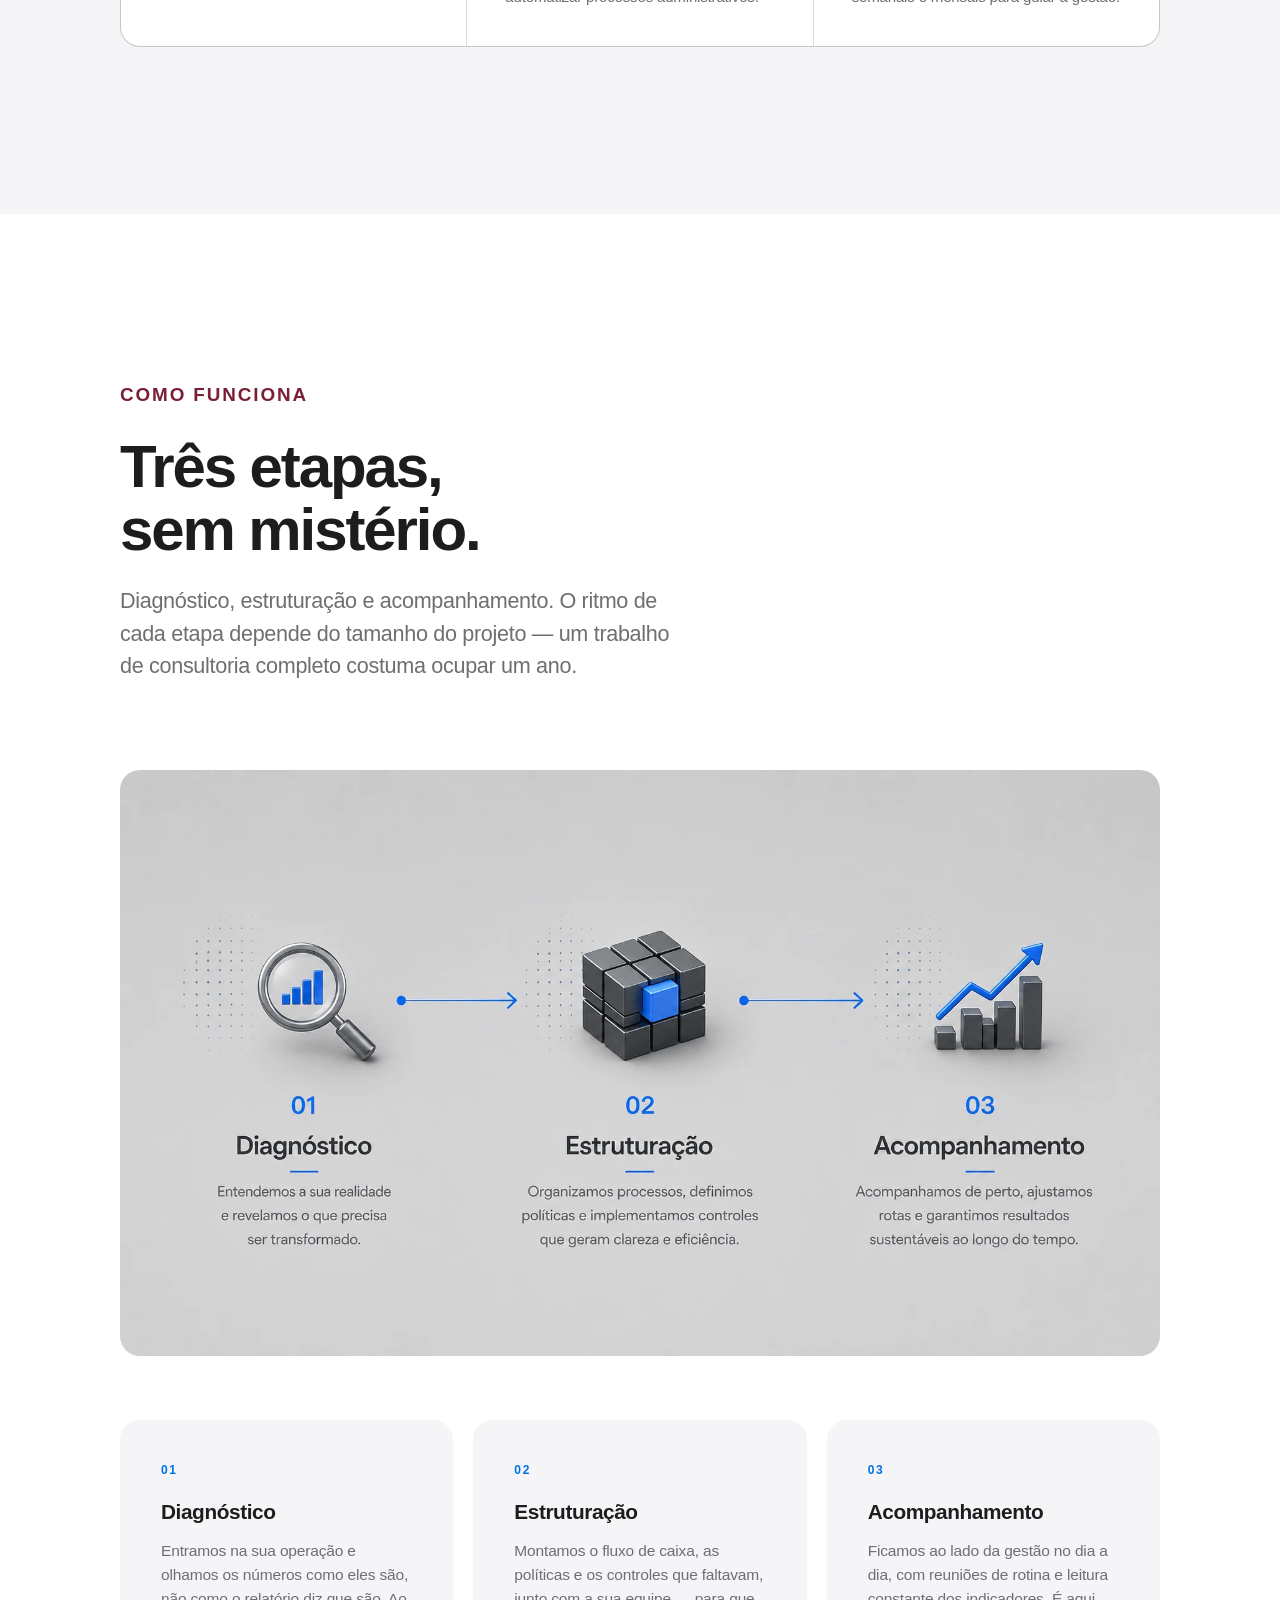
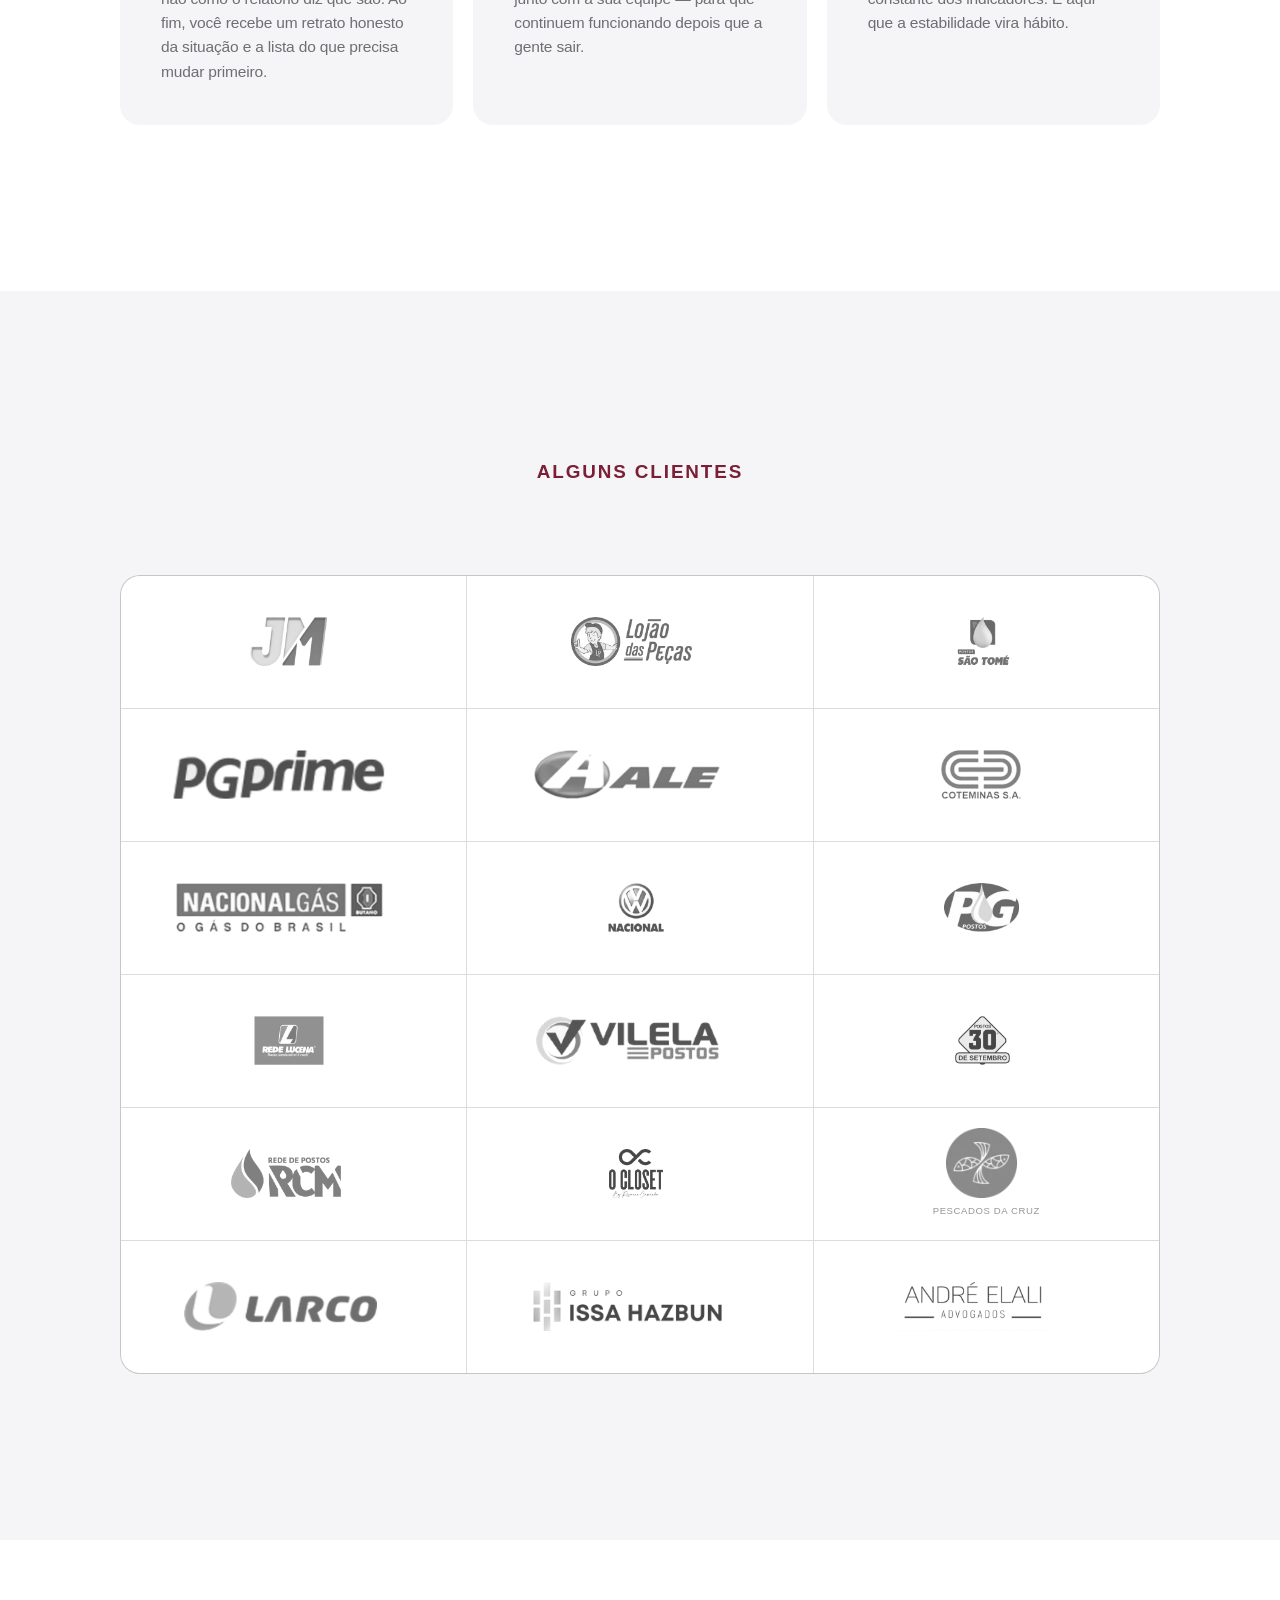
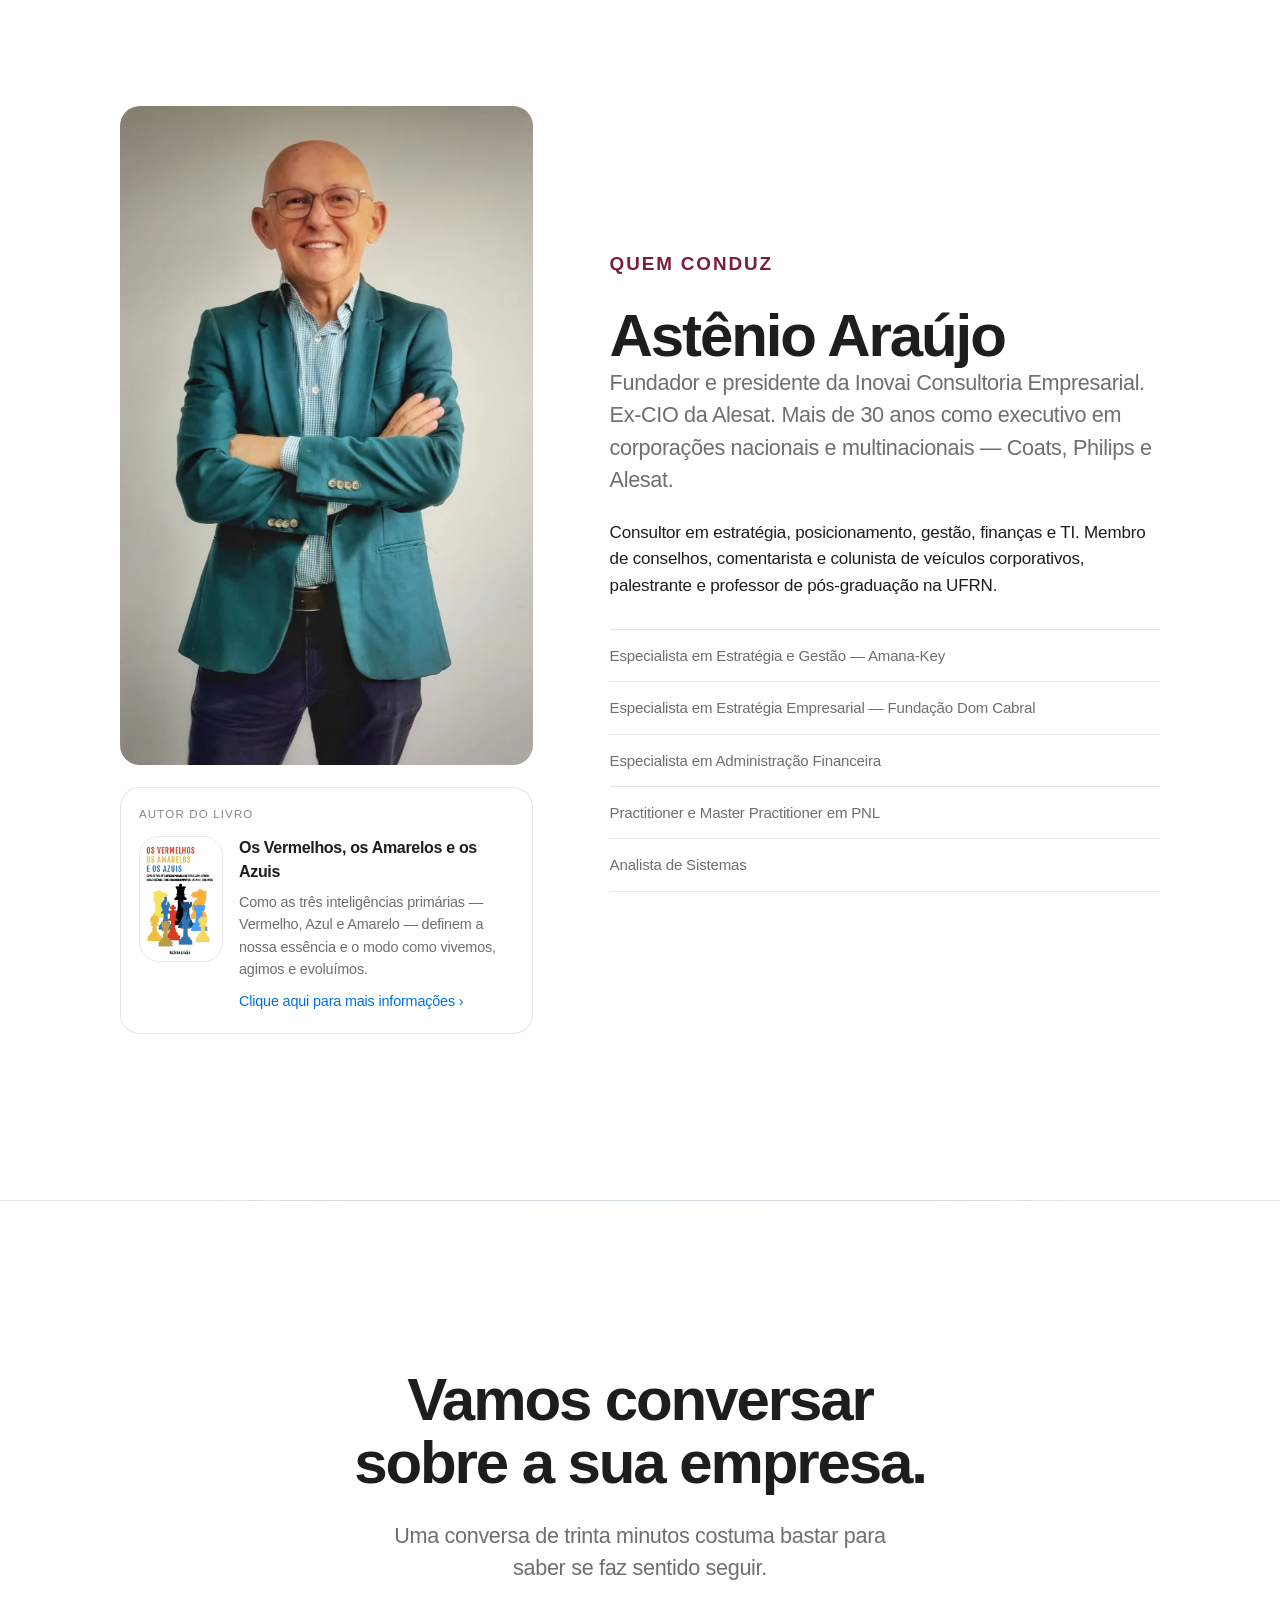
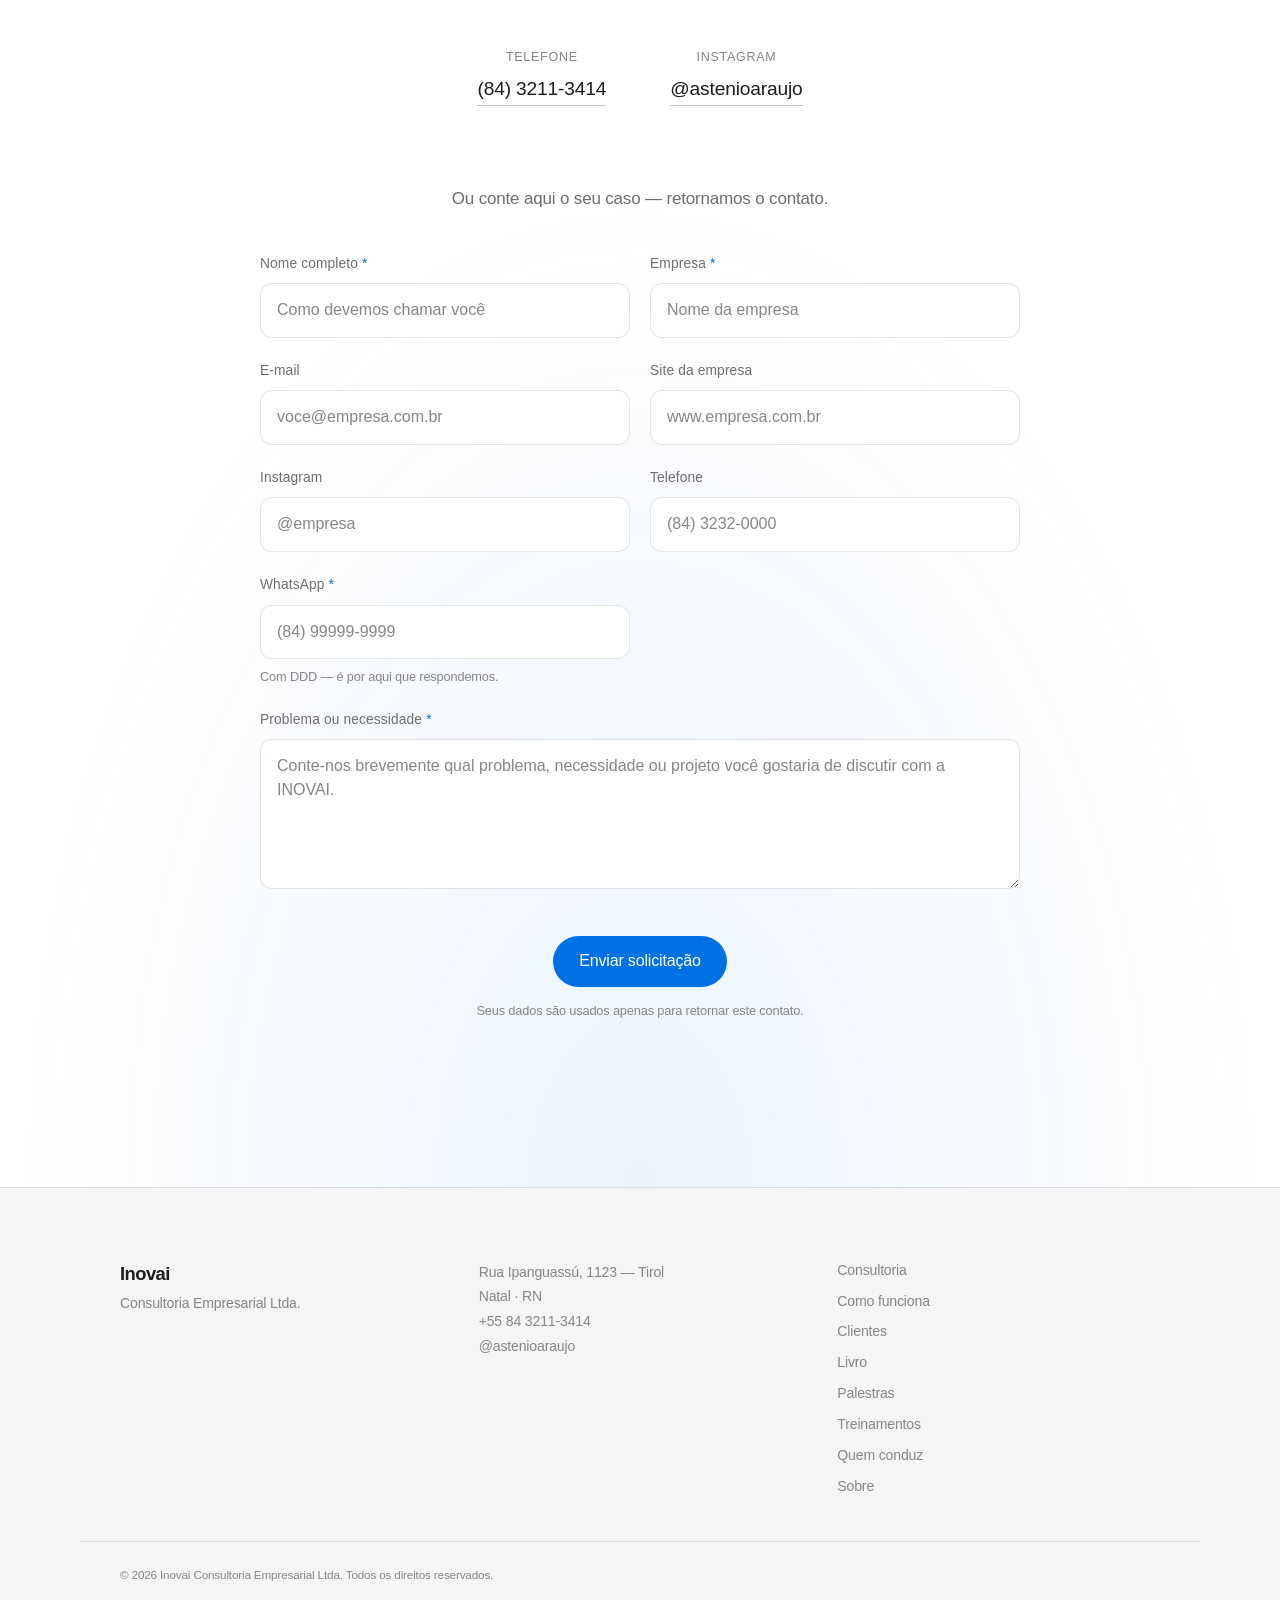
==== commit 38e9f0ad: "Página "Sobre a Inovai" com o Nullius in Verba Só texto: a apresentação da empresa e o lema da Royal" ====
--- a/public/index.html
+++ b/public/index.html
@@ -29,6 +29,7 @@
       <a href="palestras.html">Palestras</a>
       <a href="treinamentos.html">Treinamentos</a>
       <a href="#sobre">Quem conduz</a>
+      <a href="sobre.html">Sobre</a>
     </nav>
 
     <a class="nav__cta" href="#contato">Falar com a Inovai</a>
@@ -46,6 +47,7 @@
     <a href="palestras.html">Palestras</a>
     <a href="treinamentos.html">Treinamentos</a>
     <a href="#sobre">Quem conduz</a>
+    <a href="sobre.html">Sobre</a>
     <a href="#contato">Falar com a Inovai</a>
   </div>
 </header>
@@ -641,6 +643,7 @@
       <a href="palestras.html">Palestras</a>
       <a href="treinamentos.html">Treinamentos</a>
       <a href="#sobre">Quem conduz</a>
+      <a href="sobre.html">Sobre</a>
     </nav>
   </div>
   <div class="wrap foot__base">
--- a/public/css/styles.css
+++ b/public/css/styles.css
@@ -1143,7 +1143,32 @@
 .livro-hero + .section{ padding-top:clamp(24px,3.5vw,44px); }
 
 .prosa{ max-width:760px; }
+.prosa h1,
 .prosa h2{ margin-bottom:clamp(20px,3vw,28px); }
+
+/* ---------- Hexâmetros do Nullius in Verba (sobre.html) ---------- */
+
+.verba{
+  margin:clamp(32px,5vw,44px) 0 0;
+  padding:clamp(24px,3.5vw,32px) clamp(26px,4vw,36px);
+  border-left:3px solid var(--dourado);
+  background:var(--surface);
+  border-radius:0 var(--radius) var(--radius) 0;
+}
+.verba blockquote{
+  margin:0;
+  font-style:italic;
+  font-size:clamp(1.1rem,2vw,1.32rem);
+  line-height:1.5;
+  letter-spacing:-.01em;
+  color:var(--text);
+}
+.verba figcaption{
+  margin-top:16px;
+  font-size:.98rem;
+  line-height:1.6;
+  color:var(--text-dim);
+}
 
 .cores{
   list-style:none;
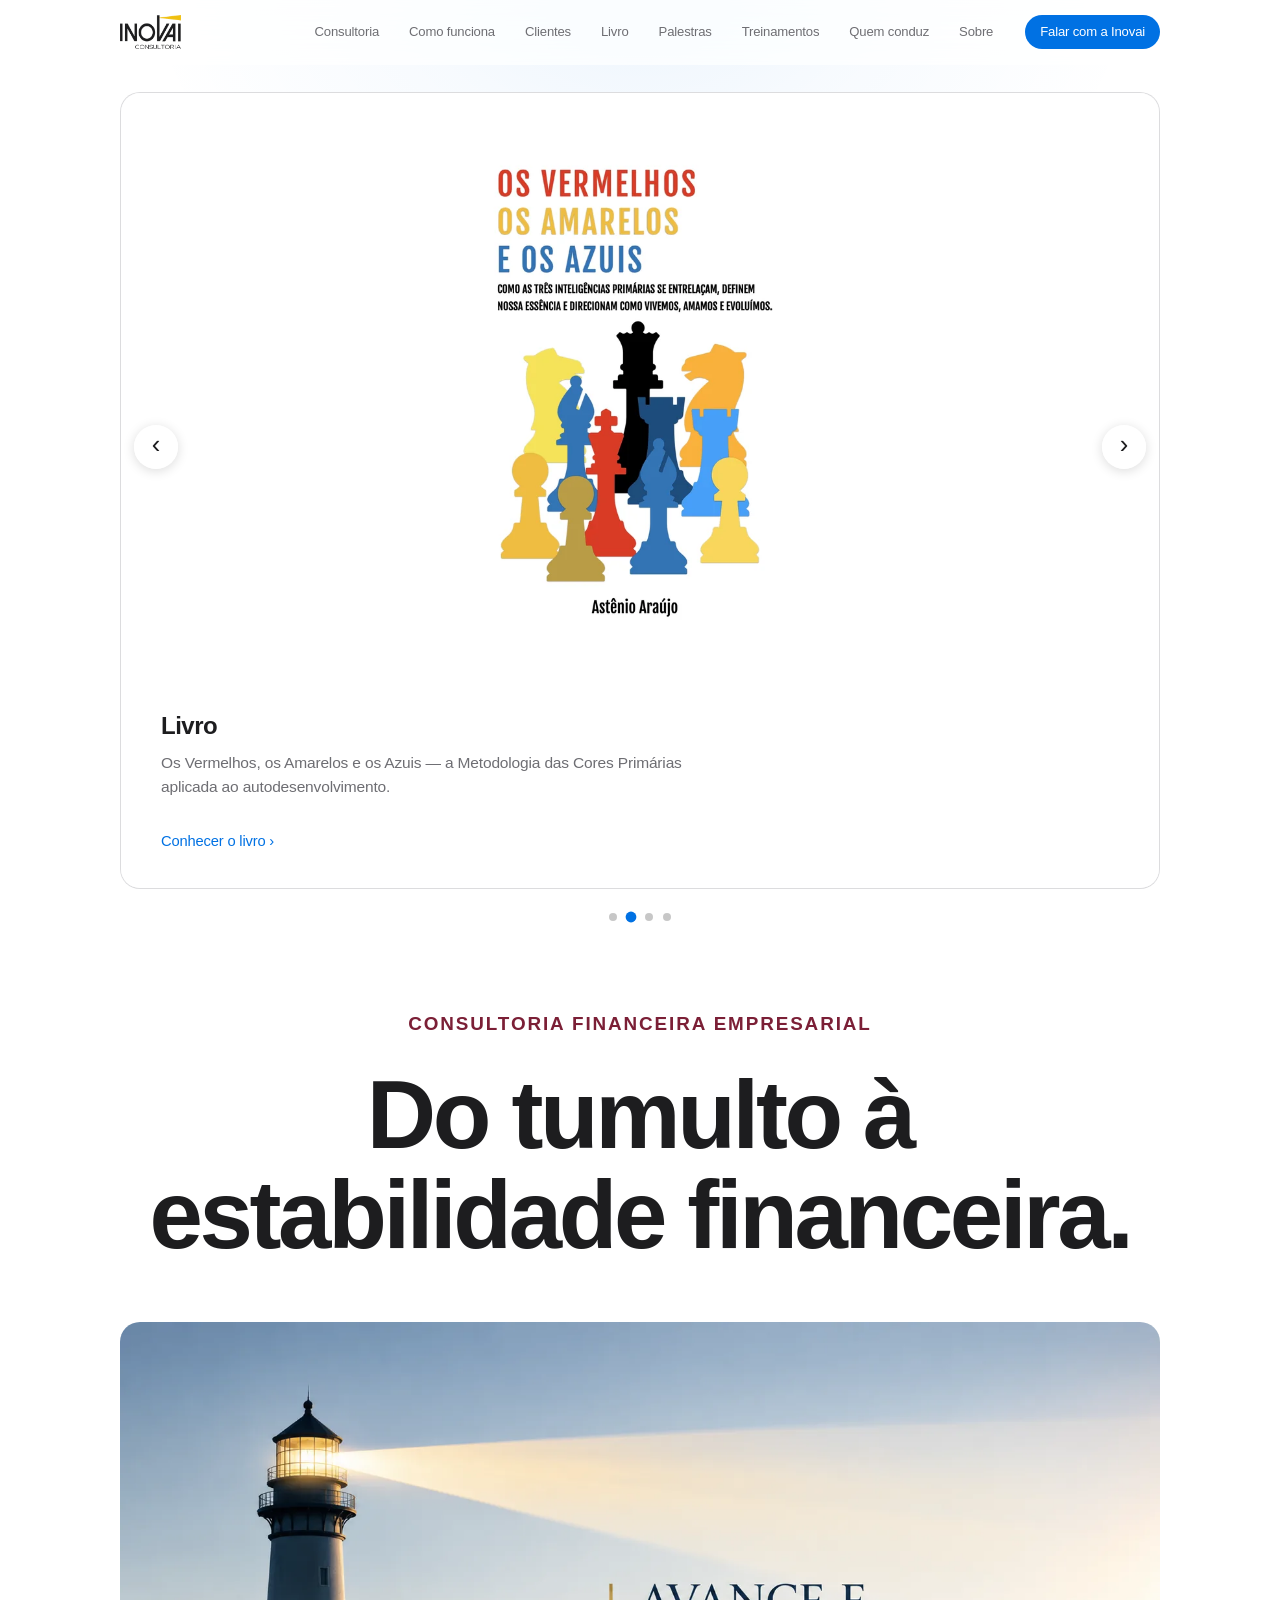
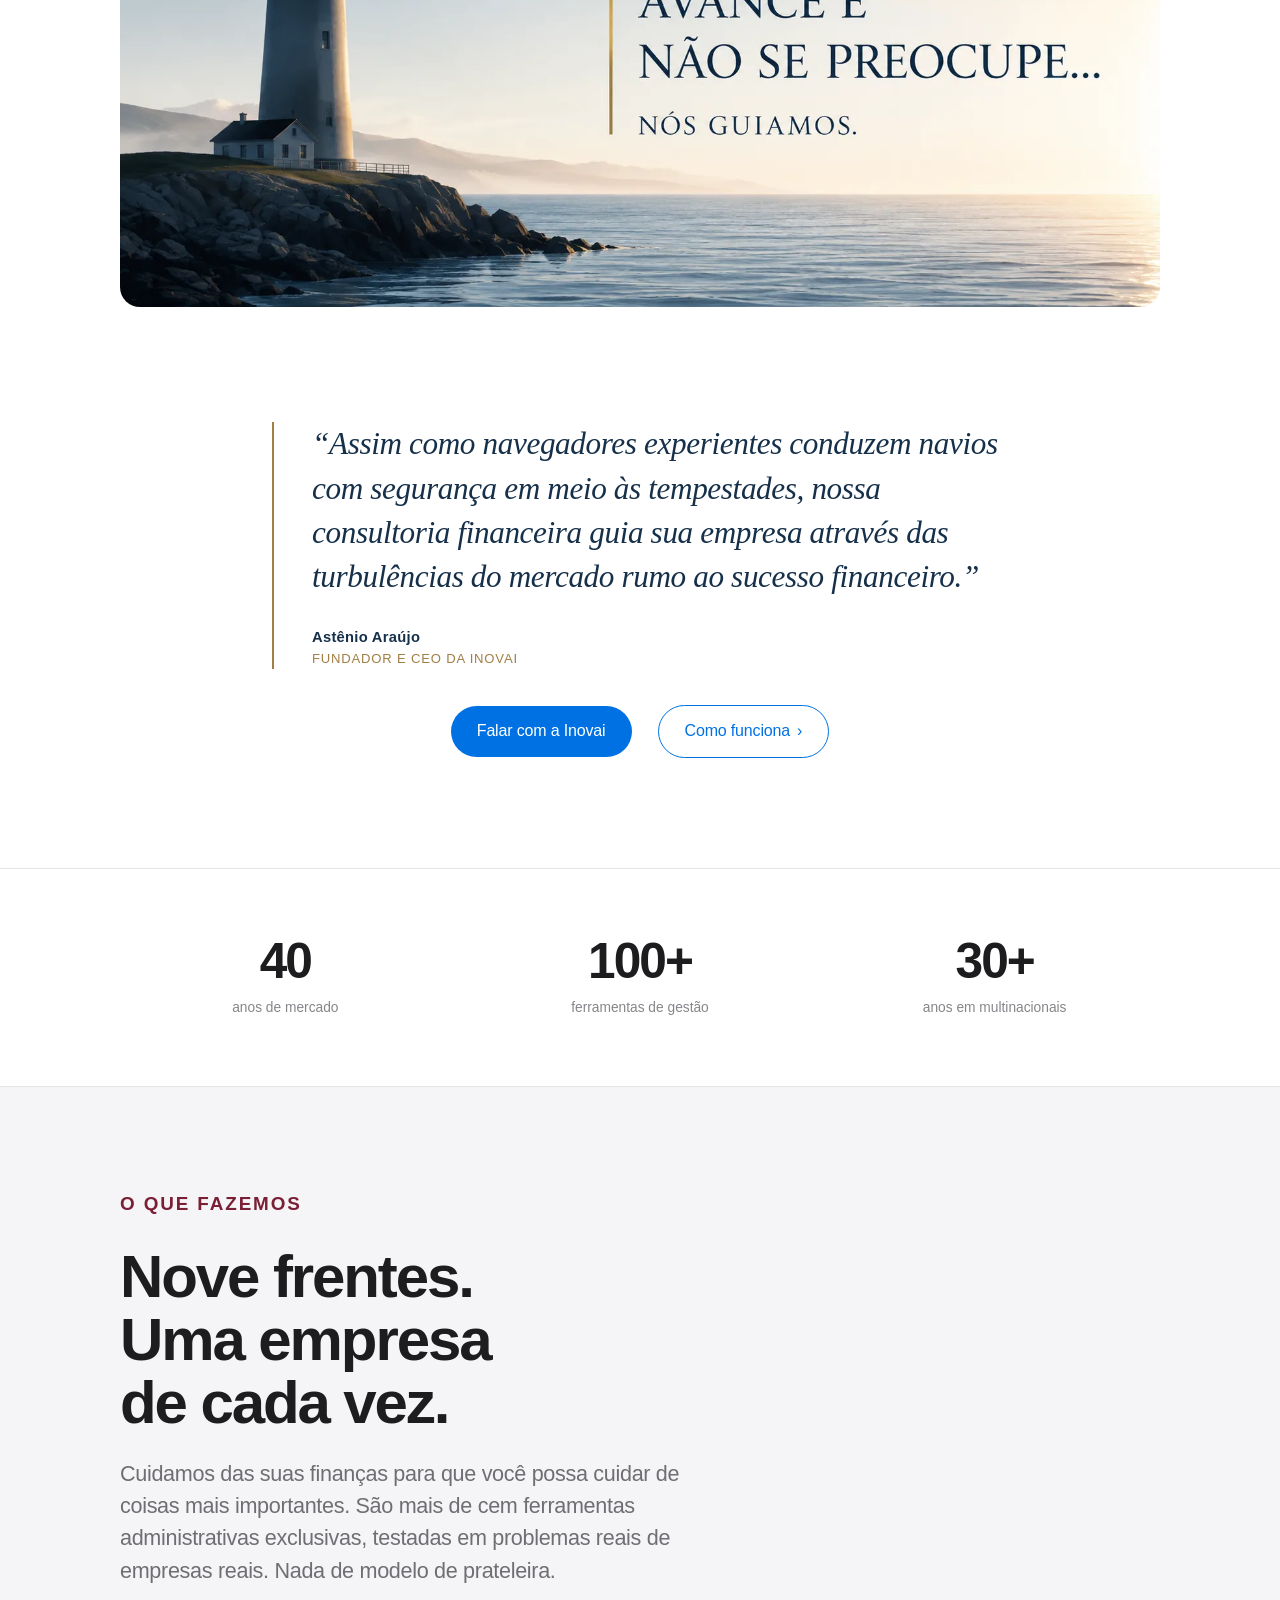
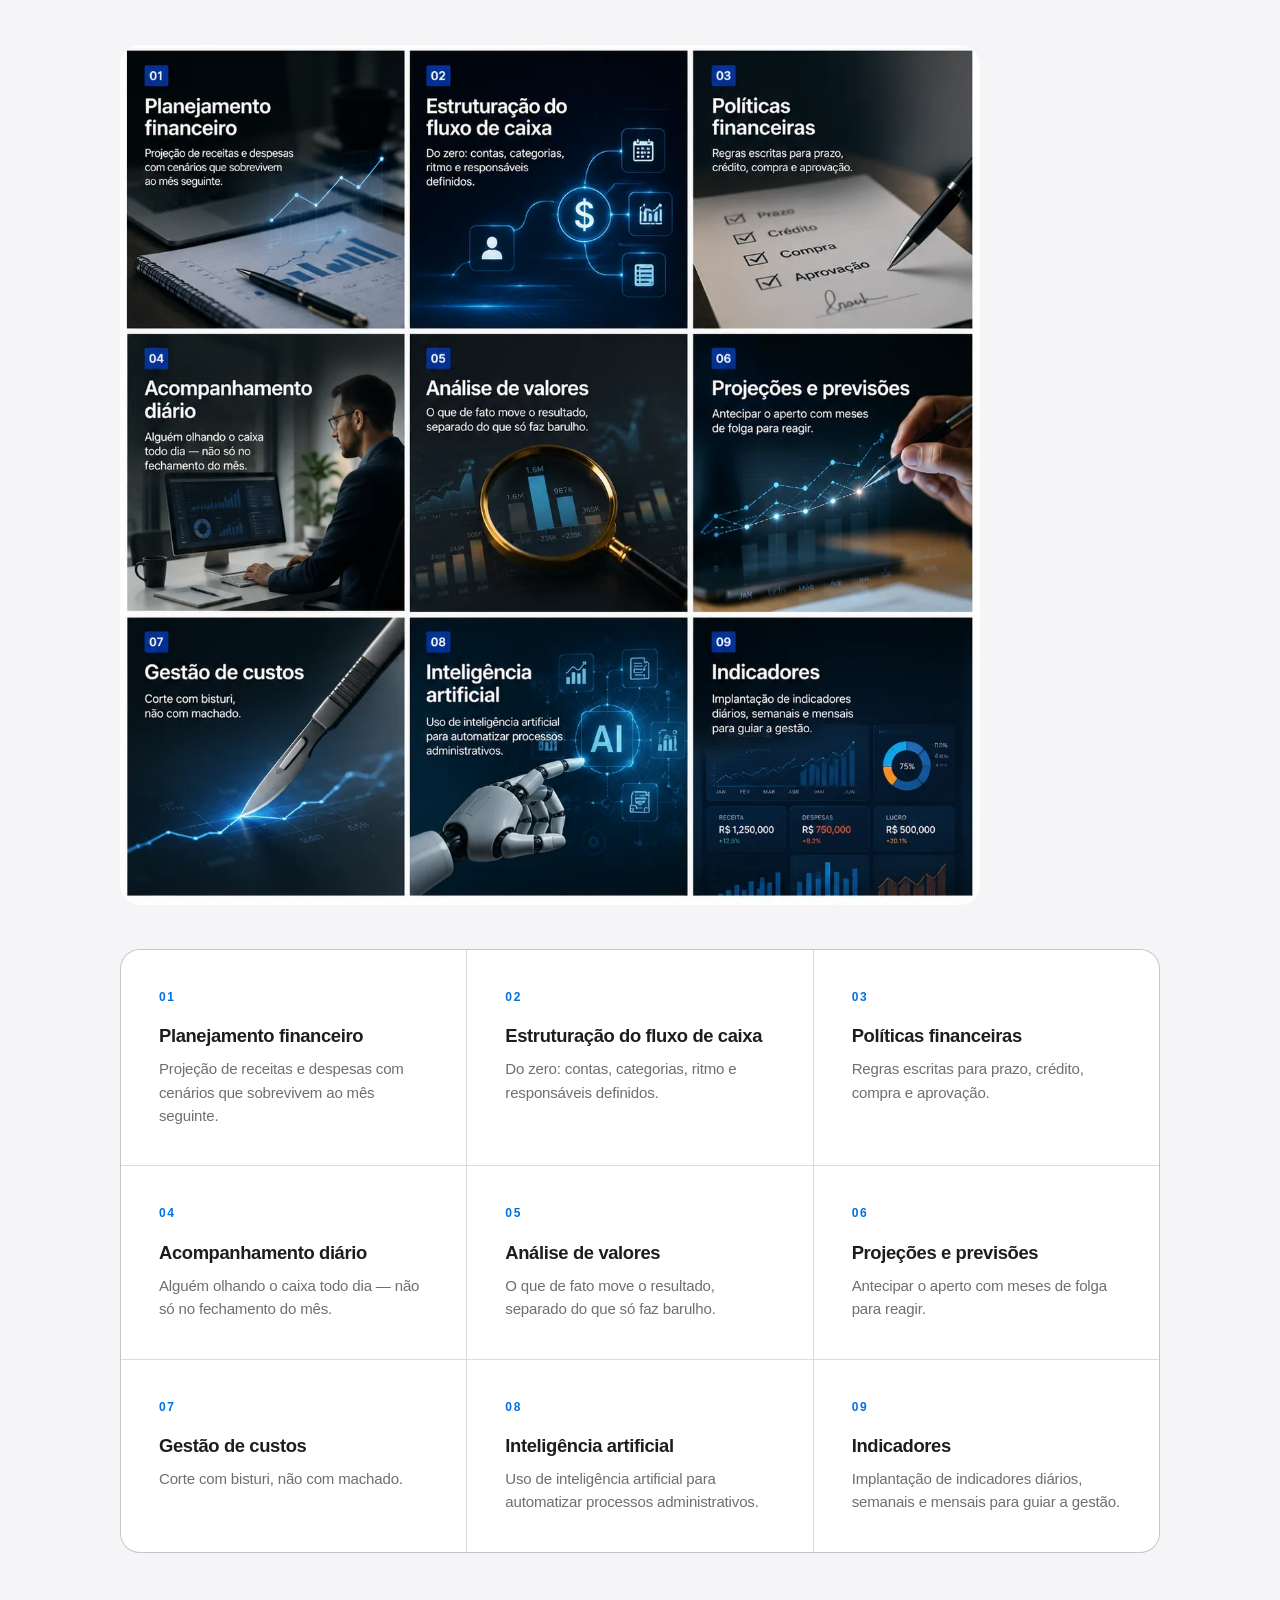
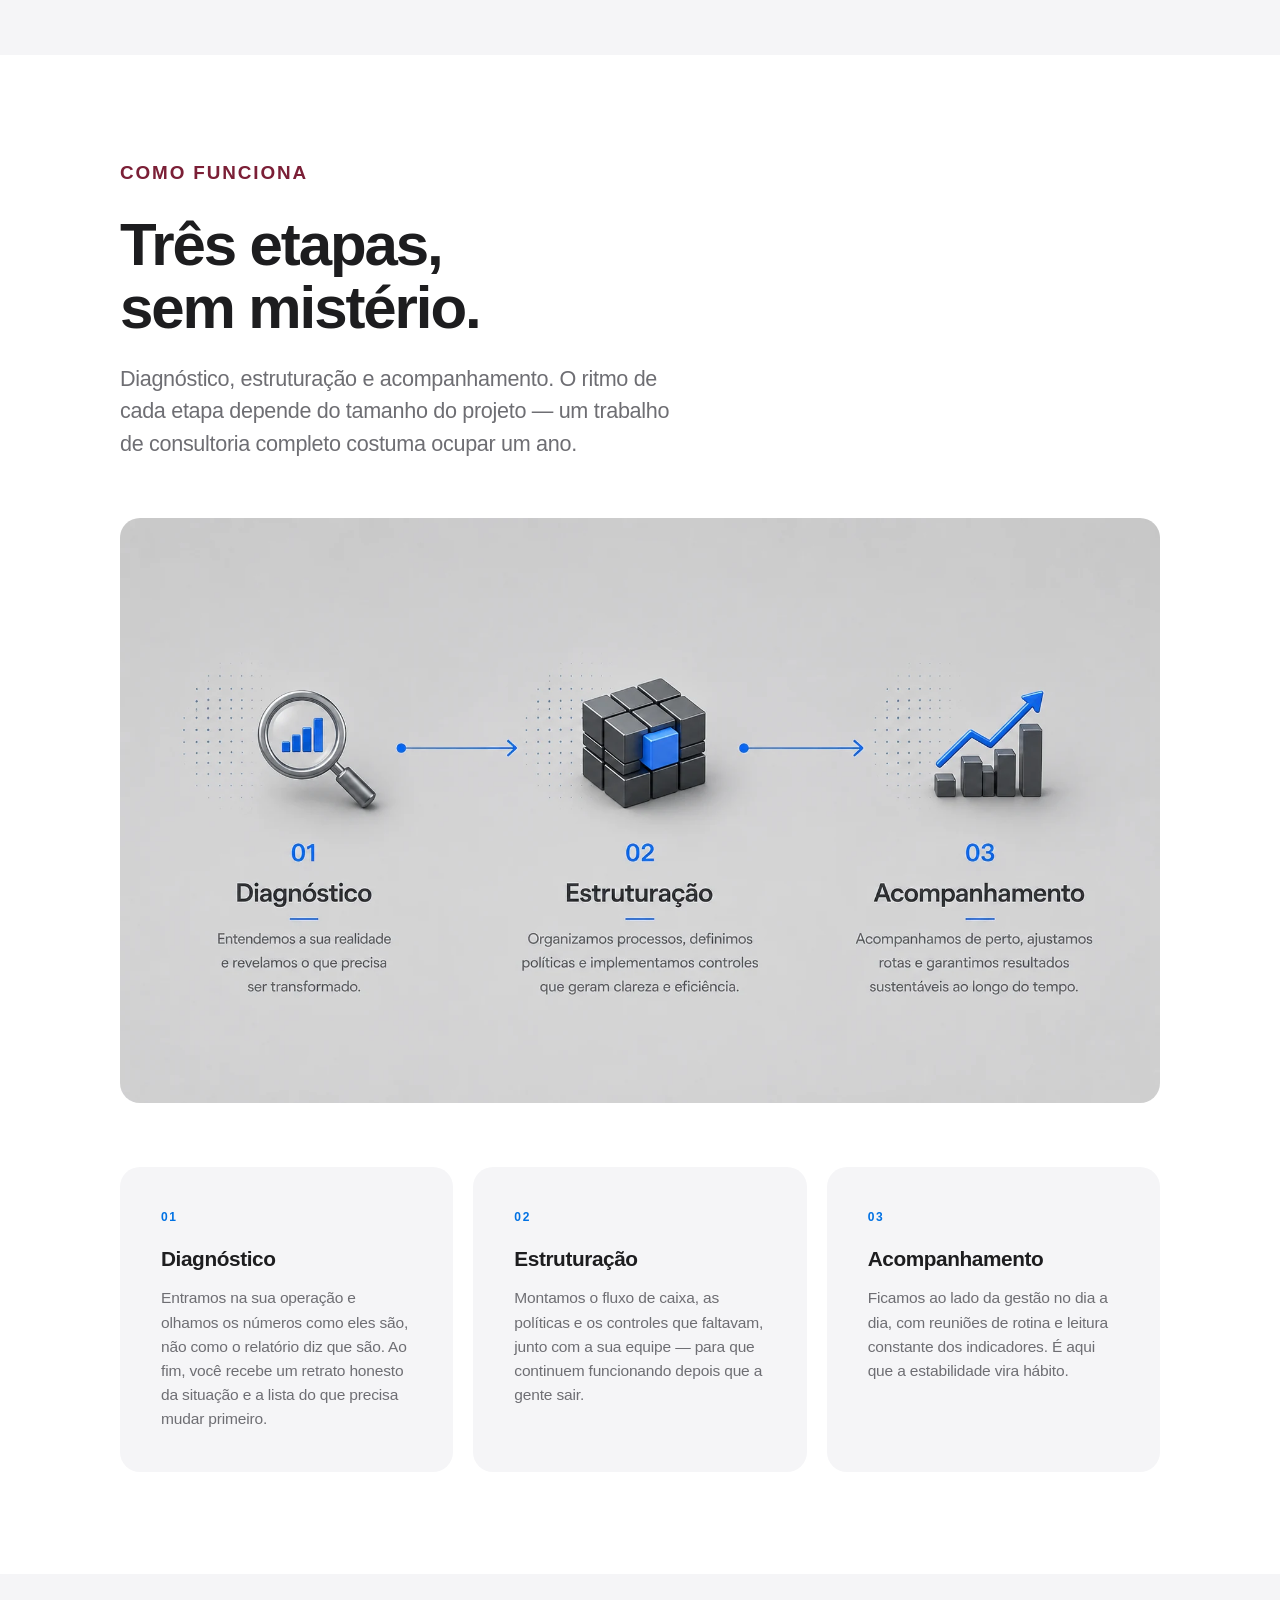
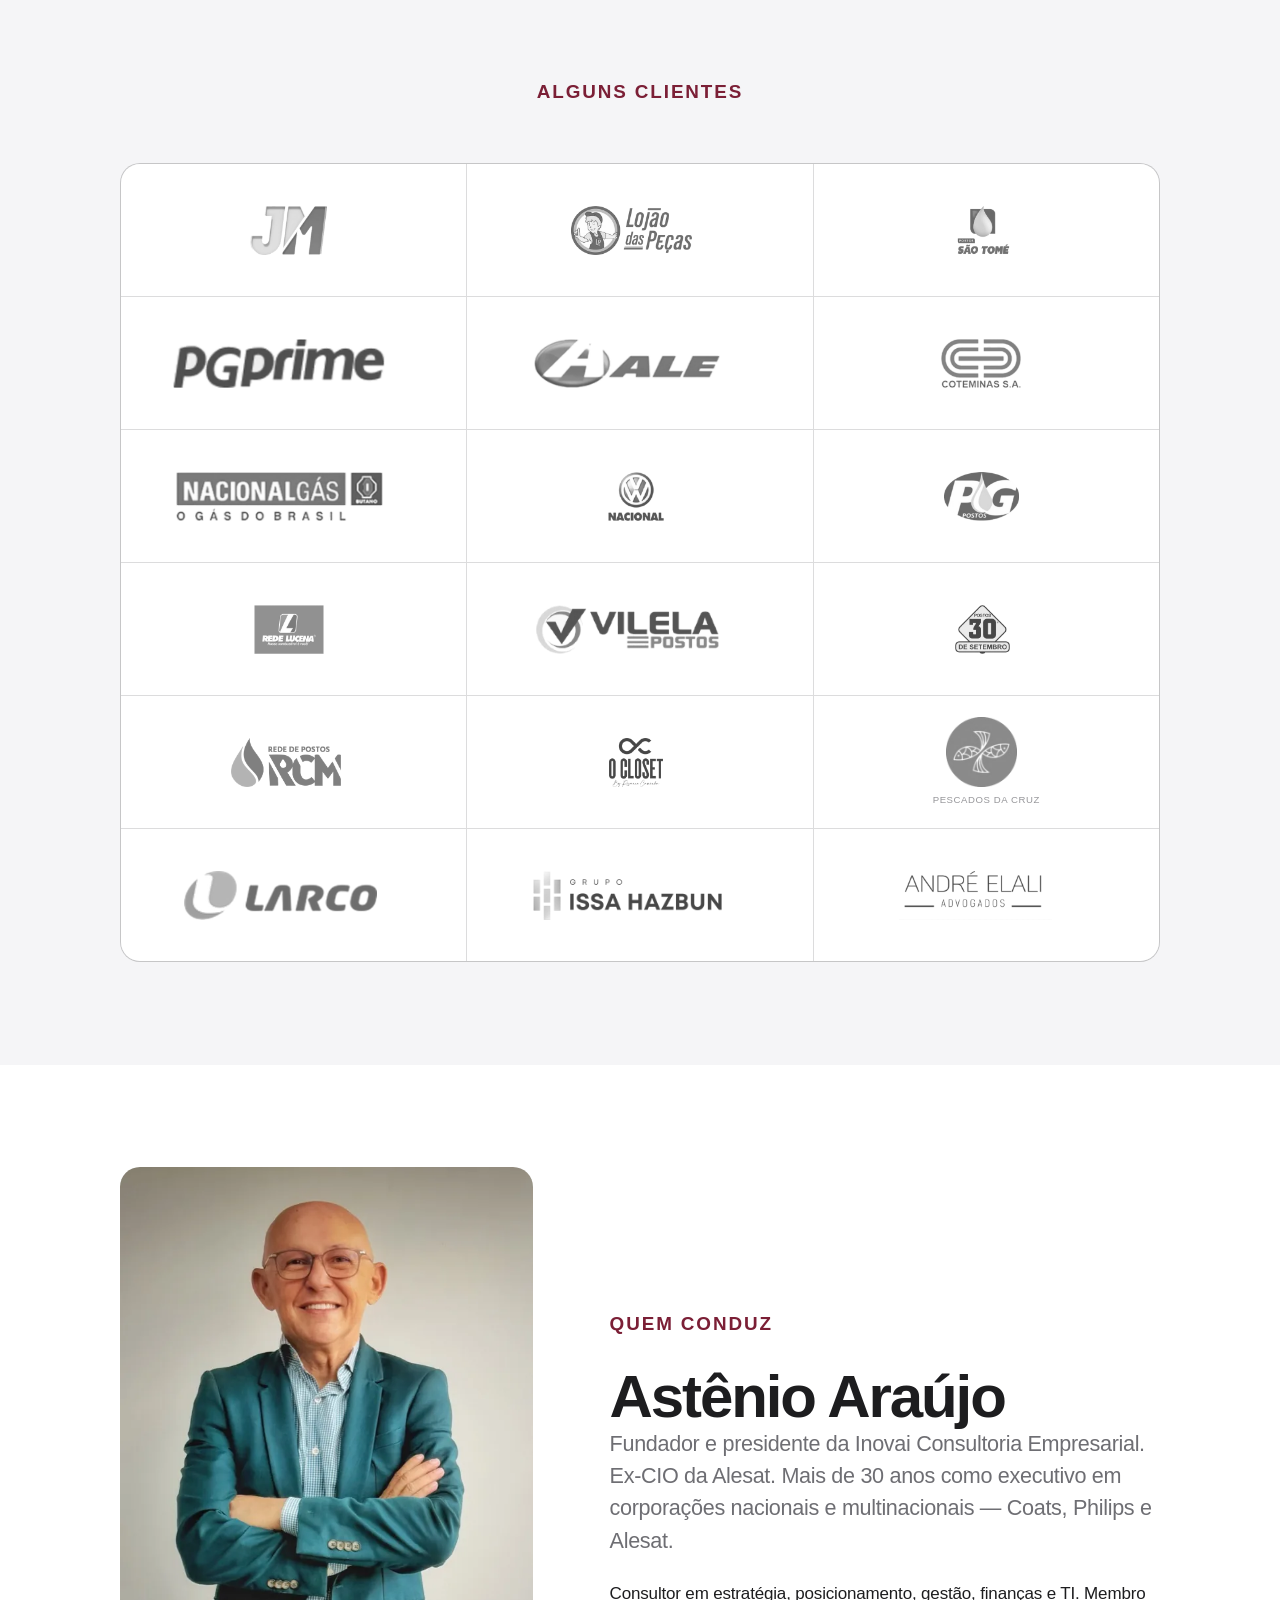
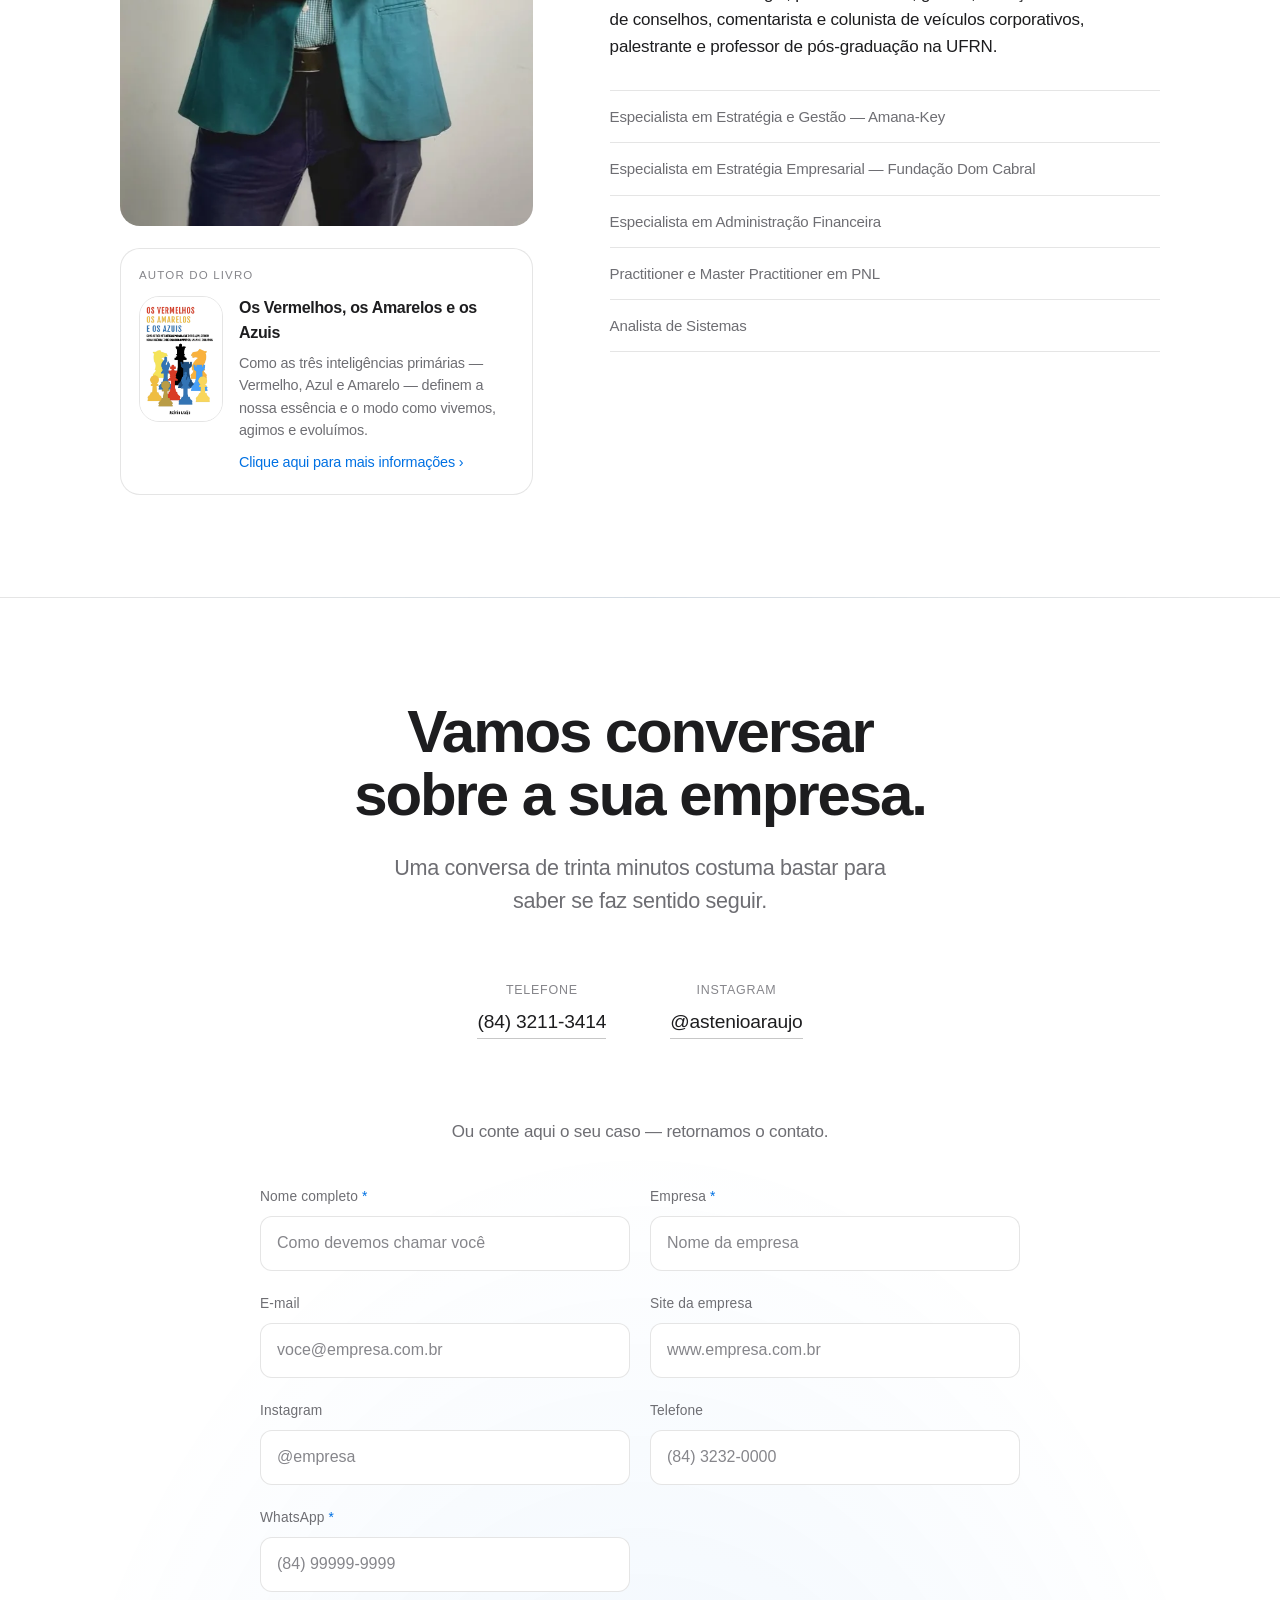
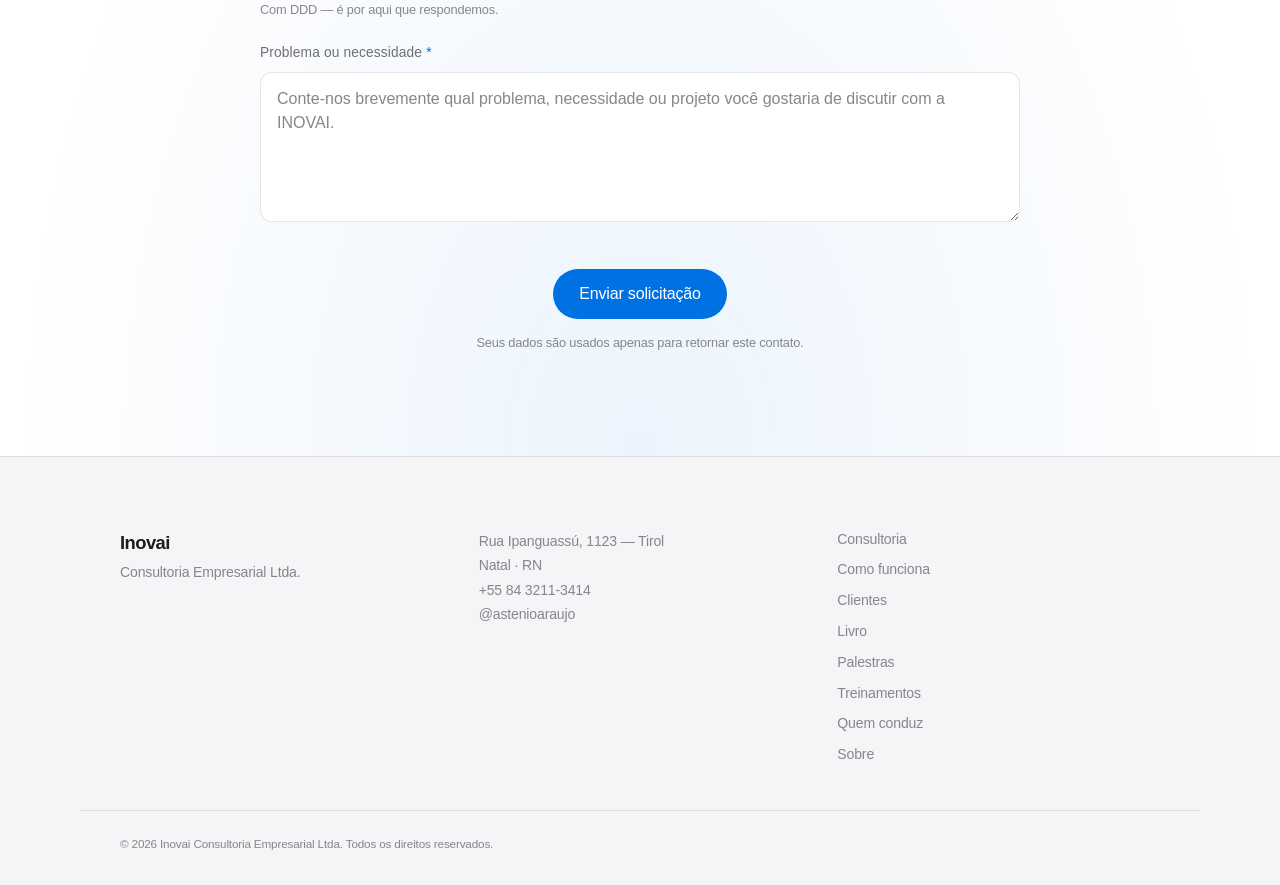
==== commit 0a29539e: "Página da consultoria, menos vazio e texto alinhado ao logo Nova página "Como é realizada uma consul" ====
--- a/public/index.html
+++ b/public/index.html
@@ -23,7 +23,7 @@
 
     <nav class="nav__links" aria-label="Principal">
       <a href="#consultoria">Consultoria</a>
-      <a href="#metodo">Como funciona</a>
+      <a href="consultoria.html">Como funciona</a>
       <a href="#clientes">Clientes</a>
       <a href="livro.html">Livro</a>
       <a href="palestras.html">Palestras</a>
@@ -41,7 +41,7 @@
 
   <div class="menu" id="navMenu" hidden>
     <a href="#consultoria">Consultoria</a>
-    <a href="#metodo">Como funciona</a>
+    <a href="consultoria.html">Como funciona</a>
     <a href="#clientes">Clientes</a>
     <a href="livro.html">Livro</a>
     <a href="palestras.html">Palestras</a>
@@ -637,7 +637,7 @@
     </address>
     <nav class="foot__links" aria-label="Rodapé">
       <a href="#consultoria">Consultoria</a>
-      <a href="#metodo">Como funciona</a>
+      <a href="consultoria.html">Como funciona</a>
       <a href="#clientes">Clientes</a>
       <a href="livro.html">Livro</a>
       <a href="palestras.html">Palestras</a>
--- a/public/css/styles.css
+++ b/public/css/styles.css
@@ -24,7 +24,10 @@
 
   --wrap:          1120px;
   --gutter:        clamp(20px, 5vw, 40px);
-  --section-y:     clamp(88px, 13vw, 168px);
+  /* Respiro entre seções. Era clamp(88px,13vw,168px) e abria um vazio grande
+     demais entre um bloco e o seguinte — de longe parecia que a página tinha
+     acabado ali. */
+  --section-y:     clamp(60px, 8vw, 108px);
   --radius:        20px;
 
   --font: -apple-system, BlinkMacSystemFont, "SF Pro Display", "SF Pro Text",
@@ -301,7 +304,7 @@
 .section{ padding-block:var(--section-y); }
 .section--alt{ background:var(--bg-alt); }
 
-.section__head{ max-width:60ch; margin-bottom:clamp(48px,7vw,88px); }
+.section__head{ max-width:60ch; margin-bottom:clamp(36px,4.5vw,60px); }
 .section__head .lead{ margin-top:24px; }
 
 /* ---------- Números ---------- */
@@ -605,6 +608,63 @@
 .services h3{ font-size:1.15rem; margin-bottom:10px; }
 .services p{ color:var(--text-dim); font-size:.94rem; }
 
+/* ---------- Etapas da consultoria (consultoria.html) ----------
+   Mesmo cartão das .services, mas com espaço para a lista do "o que fazemos";
+   por isso duas colunas em vez de quatro. */
+
+.passos{
+  list-style:none; margin:0; padding:0;
+  display:grid;
+  /* 420px força duas colunas na largura do wrap: quatro etapas fecham 2×2,
+     sem a quarta sobrando sozinha numa terceira linha. */
+  /* min() é o que impede a coluna de ficar mais larga que a tela no celular —
+     com minmax(420px,1fr) puro ela não encolhia e o texto era cortado pelo
+     overflow:hidden daqui de cima. */
+  grid-template-columns:repeat(auto-fit, minmax(min(420px,100%),1fr));
+  gap:1px;
+  background:var(--line);
+  border:1px solid var(--line);
+  border-radius:var(--radius);
+  overflow:hidden;
+}
+.passos > li{
+  background:var(--bg);
+  padding:clamp(28px,3.2vw,38px);
+  transition:background .35s var(--ease);
+}
+.passos > li:hover{ background:#fafafc; }
+.passos__num{
+  font-size:.75rem; font-weight:600; letter-spacing:.14em;
+  text-transform:uppercase;
+  color:var(--accent);
+  display:block; margin-bottom:18px;
+}
+.passos h3{ font-size:1.15rem; margin-bottom:10px; }
+.passos__resumo{ color:var(--text-dim); font-size:.94rem; margin:0; }
+.passos__rotulo{
+  margin:22px 0 10px;
+  font-size:.78rem; letter-spacing:.1em; text-transform:uppercase;
+  color:var(--text-faint);
+}
+.passos ul{
+  list-style:none; margin:0; padding:0;
+}
+.passos ul li{
+  position:relative;
+  padding:9px 0 9px 18px;
+  border-top:1px solid var(--line);
+  font-size:.95rem;
+  color:var(--text);
+}
+.passos ul li::before{
+  content:"";
+  /* 9px do padding + meia linha: o traço fica na altura da primeira linha,
+     e não colado no topo dela. */
+  position:absolute; left:0; top:calc(9px + .8em);
+  width:6px; height:1px;
+  background:var(--line-strong);
+}
+
 /* ---------- Sobre ---------- */
 
 .about{
@@ -1142,9 +1202,20 @@
 /* A metodologia entra logo abaixo dos botões, ainda na primeira tela */
 .livro-hero + .section{ padding-top:clamp(24px,3.5vw,44px); }
 
-.prosa{ max-width:760px; }
-.prosa h1,
-.prosa h2{ margin-bottom:clamp(20px,3vw,28px); }
+/* Coluna de texto corrido que começa na mesma margem do logo e dos blocos de
+   cartões. A antiga .prosa estreitava o próprio .wrap — e como o .wrap é
+   centralizado, o texto ficava deslocado à direita, fora do alinhamento do
+   resto da página.
+
+   .texto  → vai dentro de um .wrap normal (sobre.html, consultoria.html).
+   .texto-bloco → vai no lugar da classe do próprio .wrap, limitando os filhos;
+                  evita mexer na indentação de páginas que já existiam
+                  (livro, palestras, treinamentos). */
+.texto{ max-width:800px; }
+.texto-bloco > *{ max-width:800px; }
+
+.texto h1, .texto h2,
+.texto-bloco h1, .texto-bloco h2{ margin-bottom:clamp(20px,3vw,28px); }
 
 /* ---------- Hexâmetros do Nullius in Verba (sobre.html) ---------- */
 
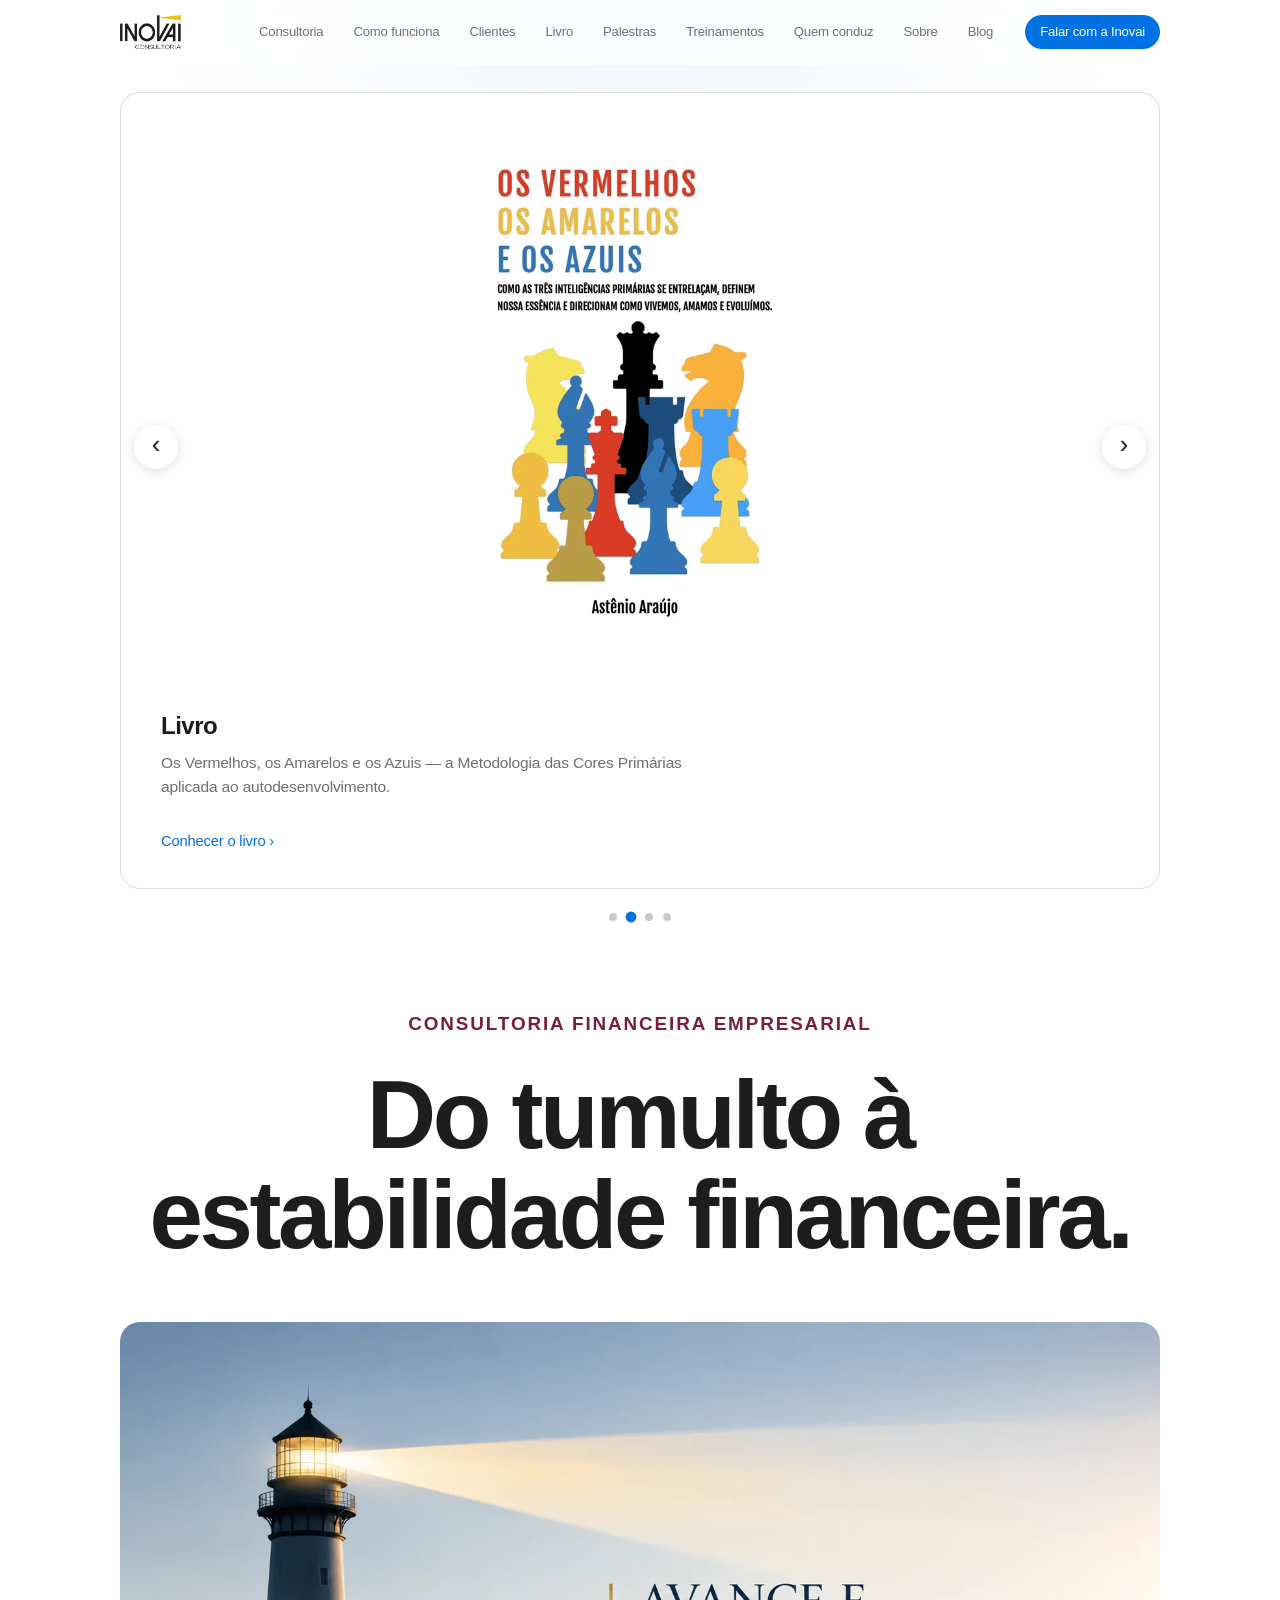
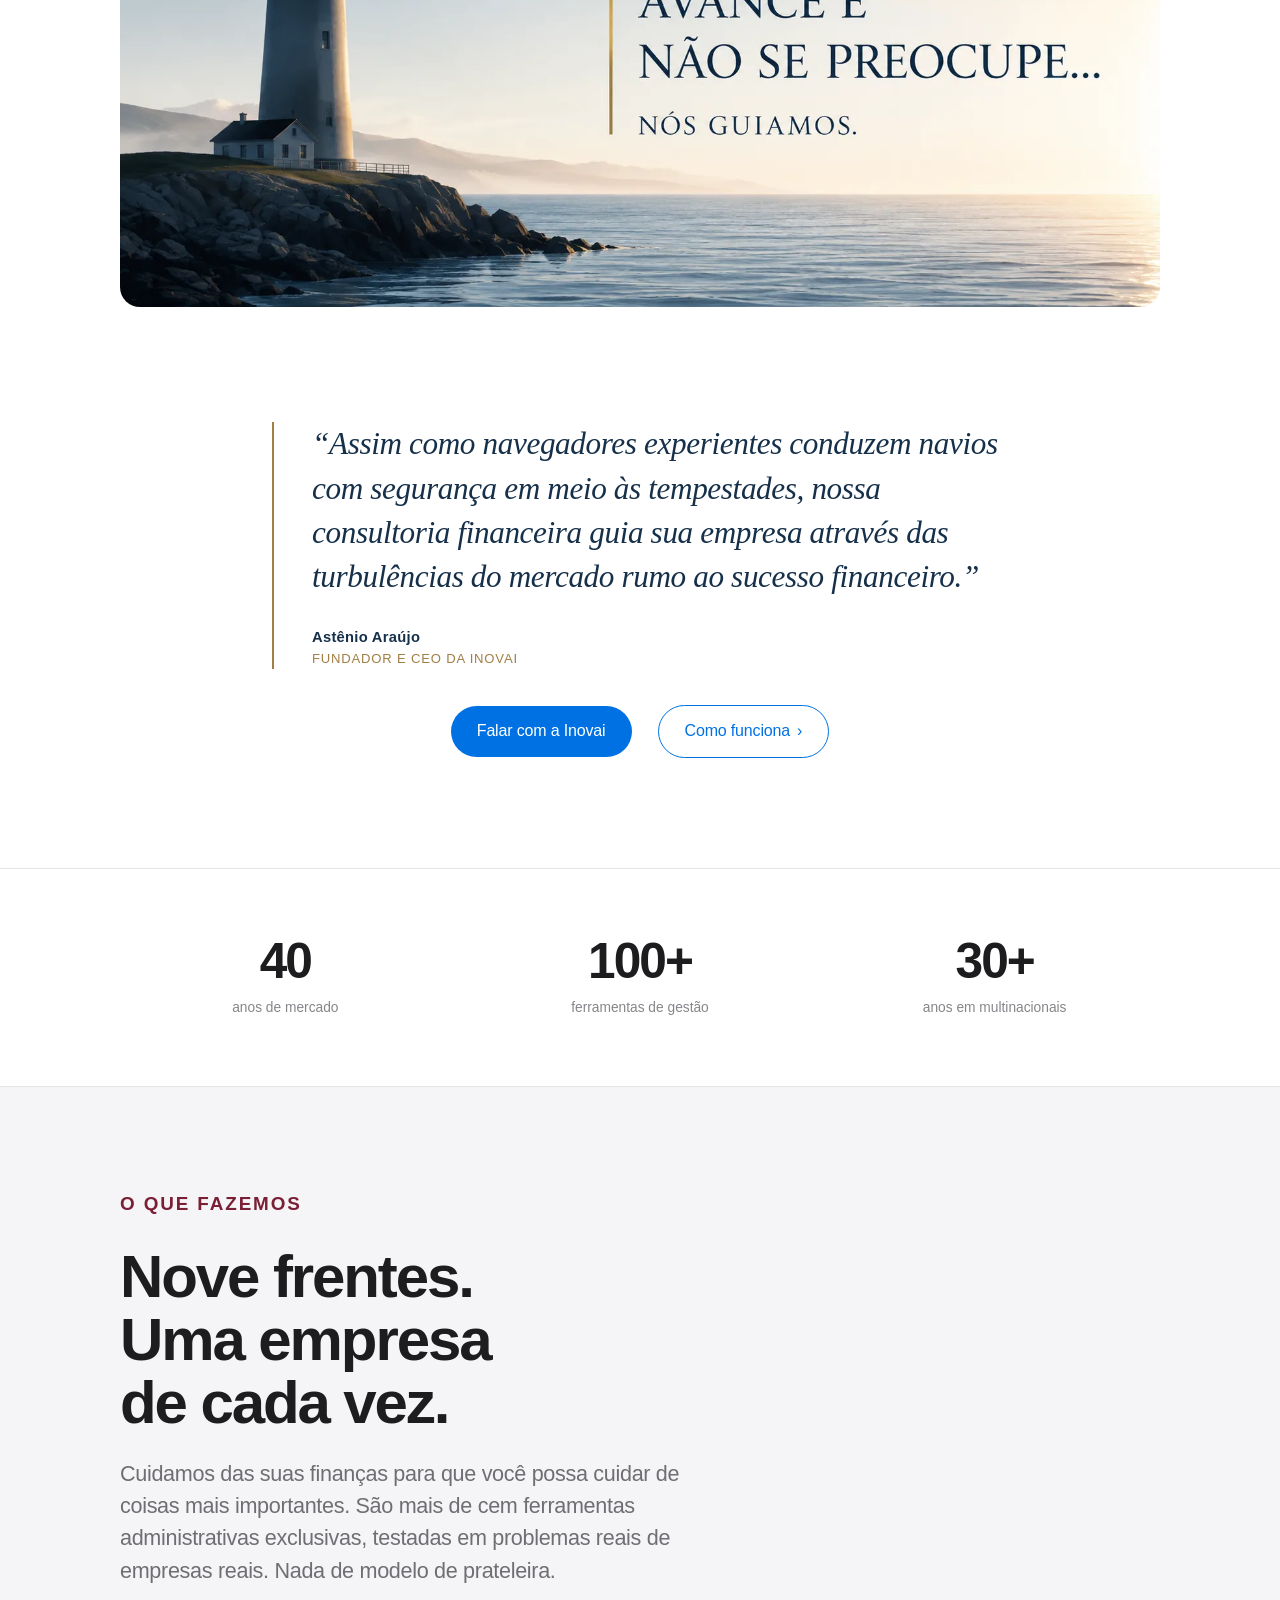
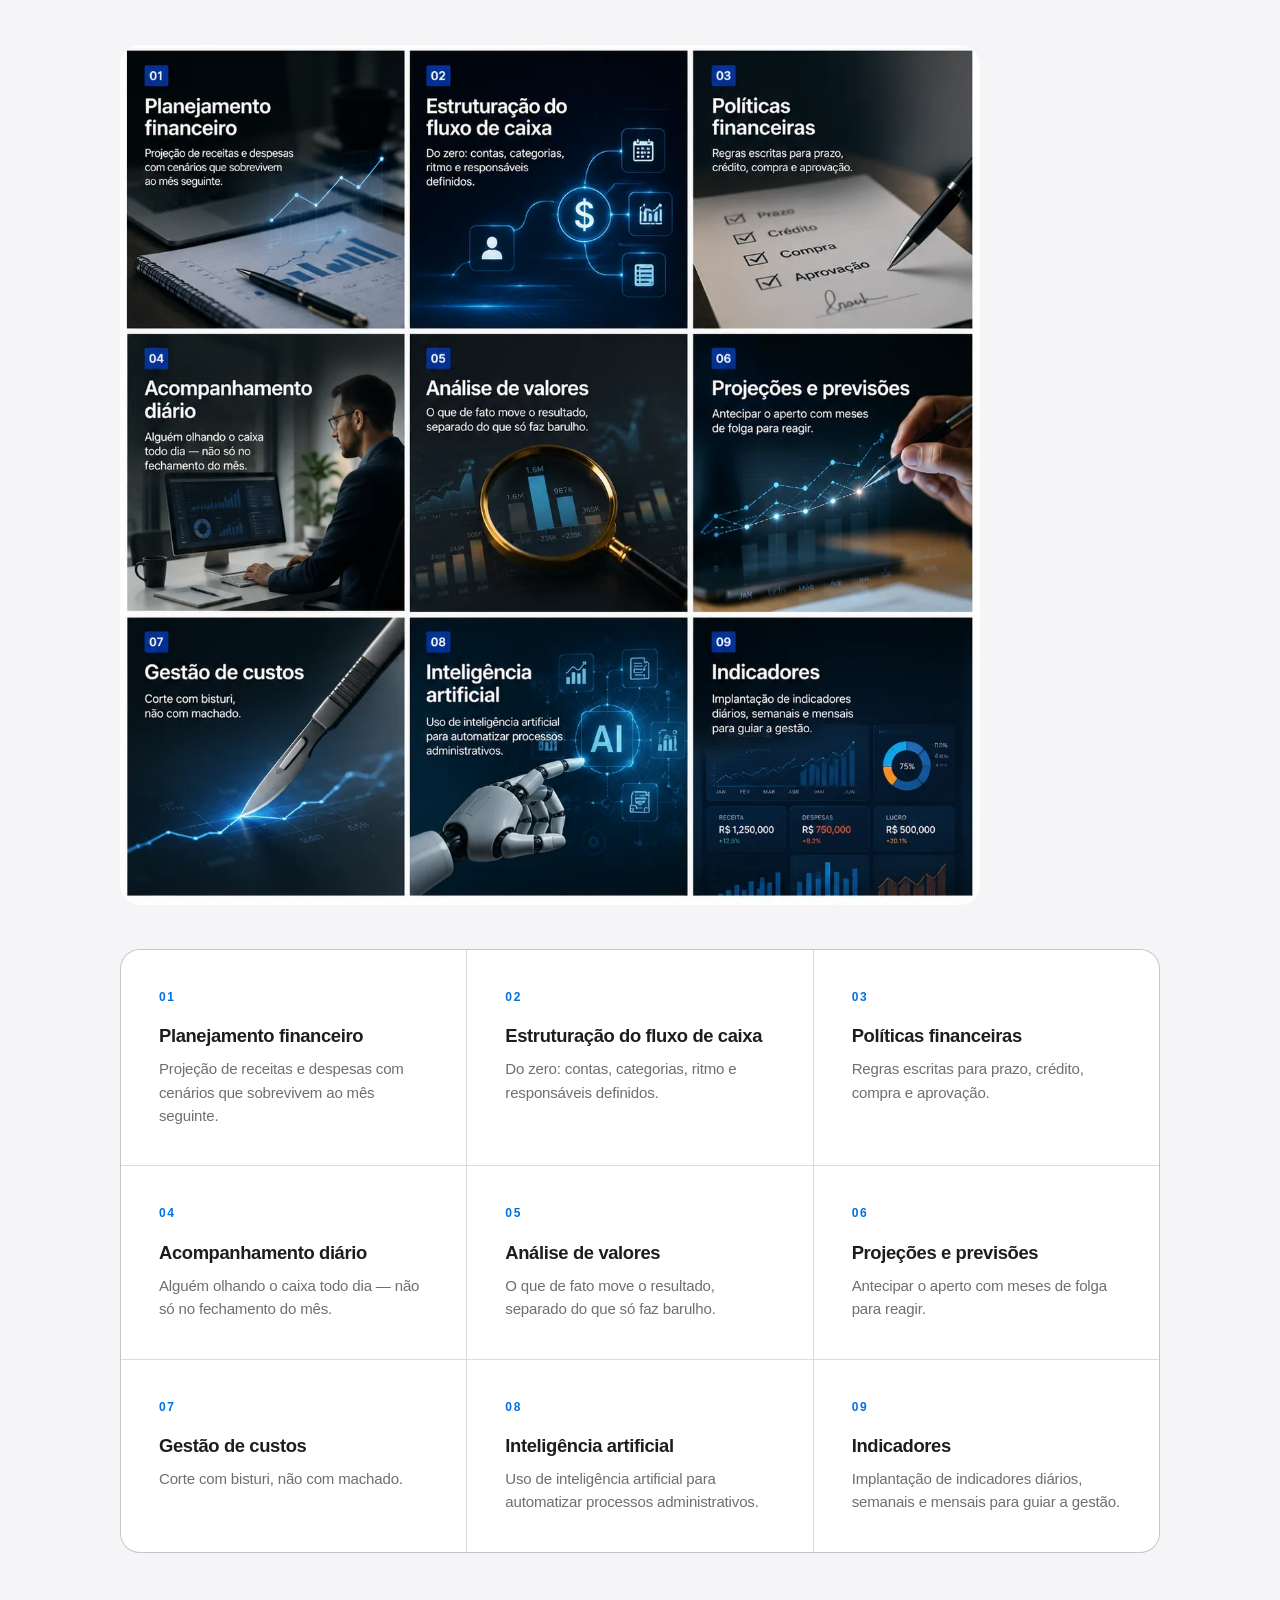
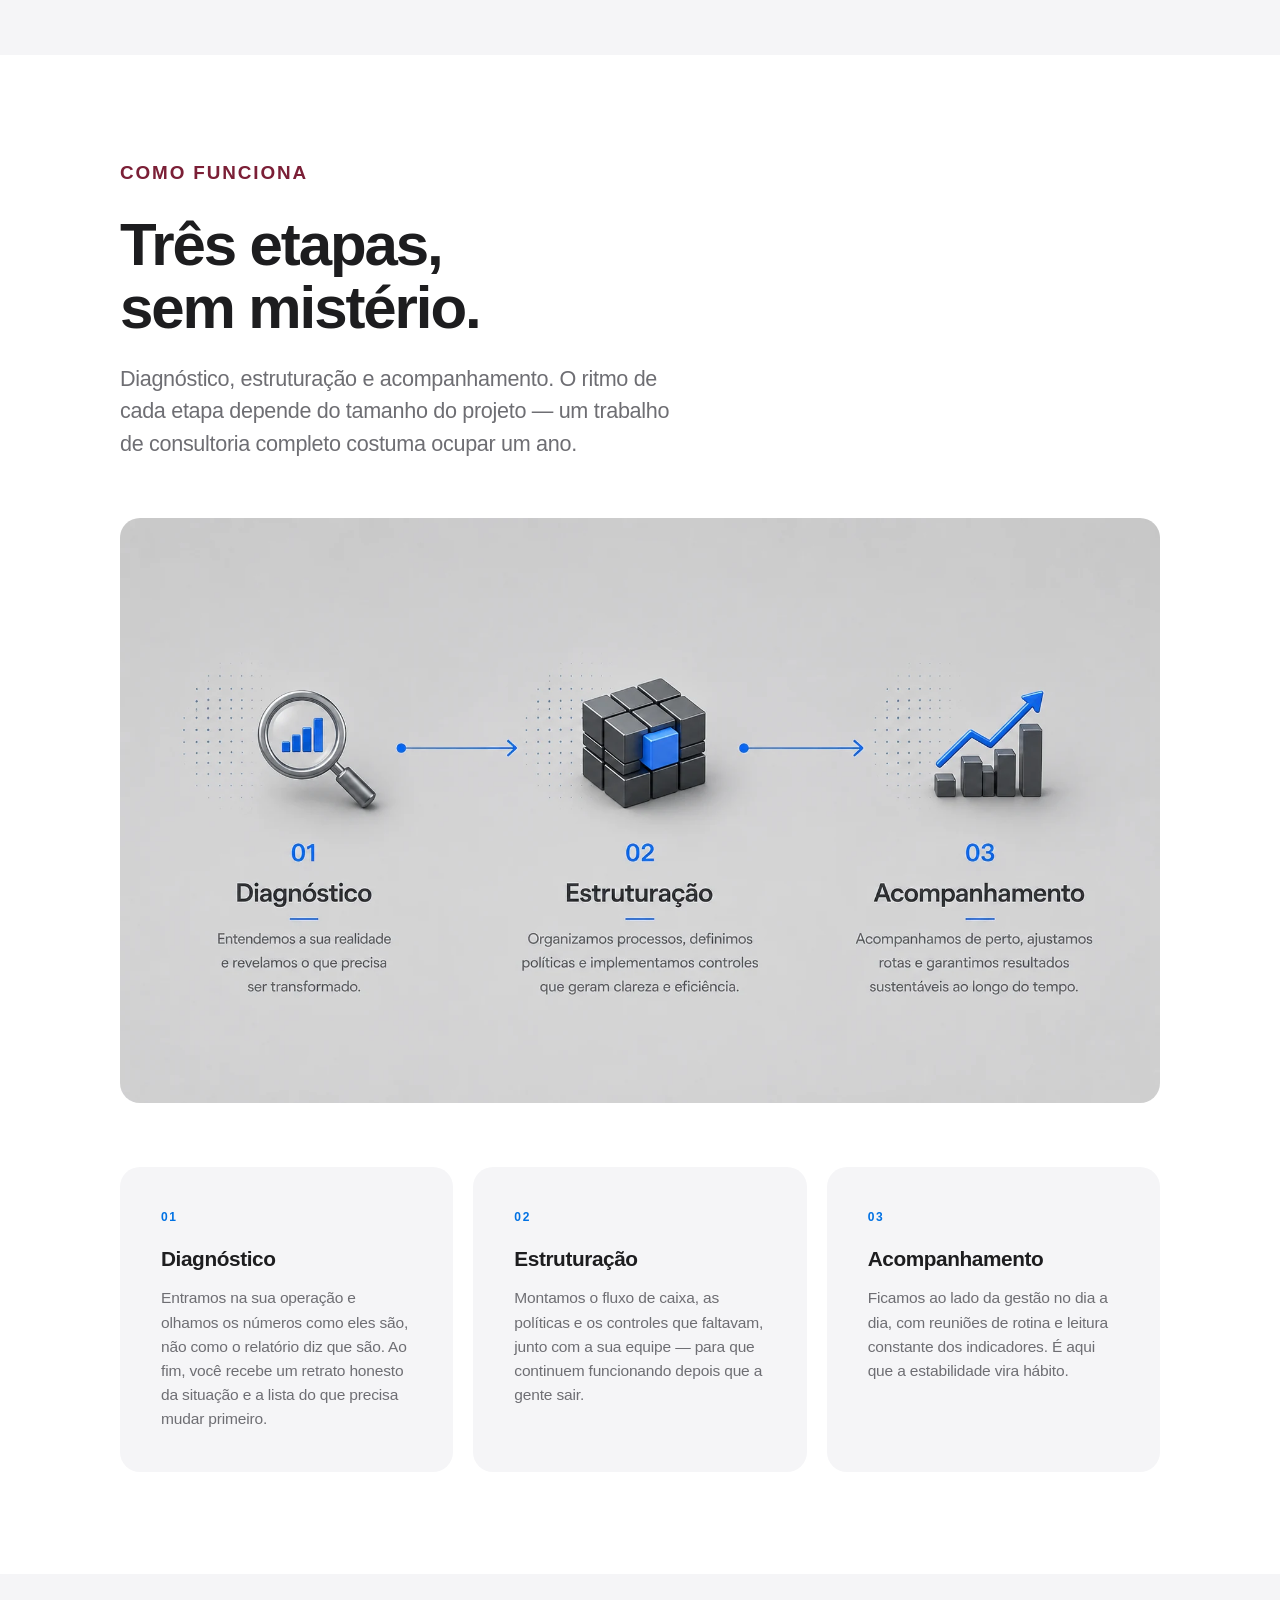
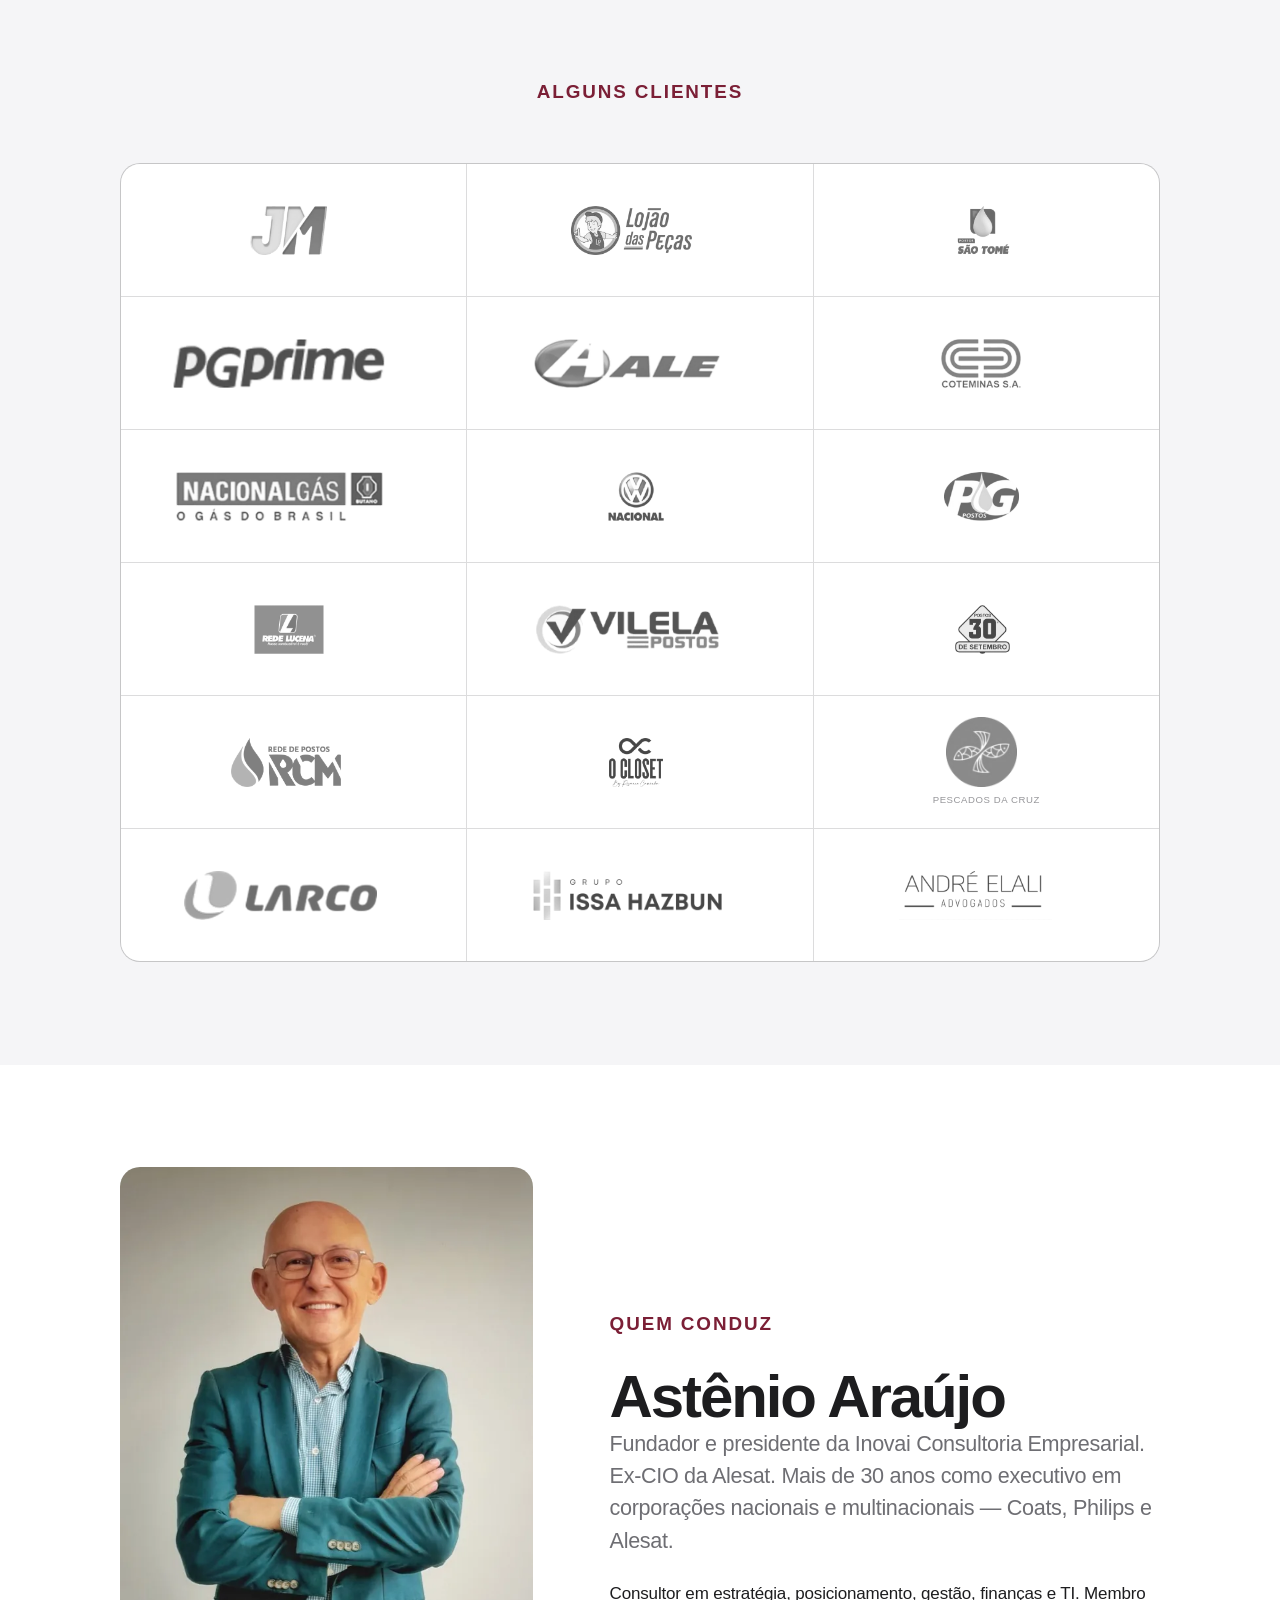
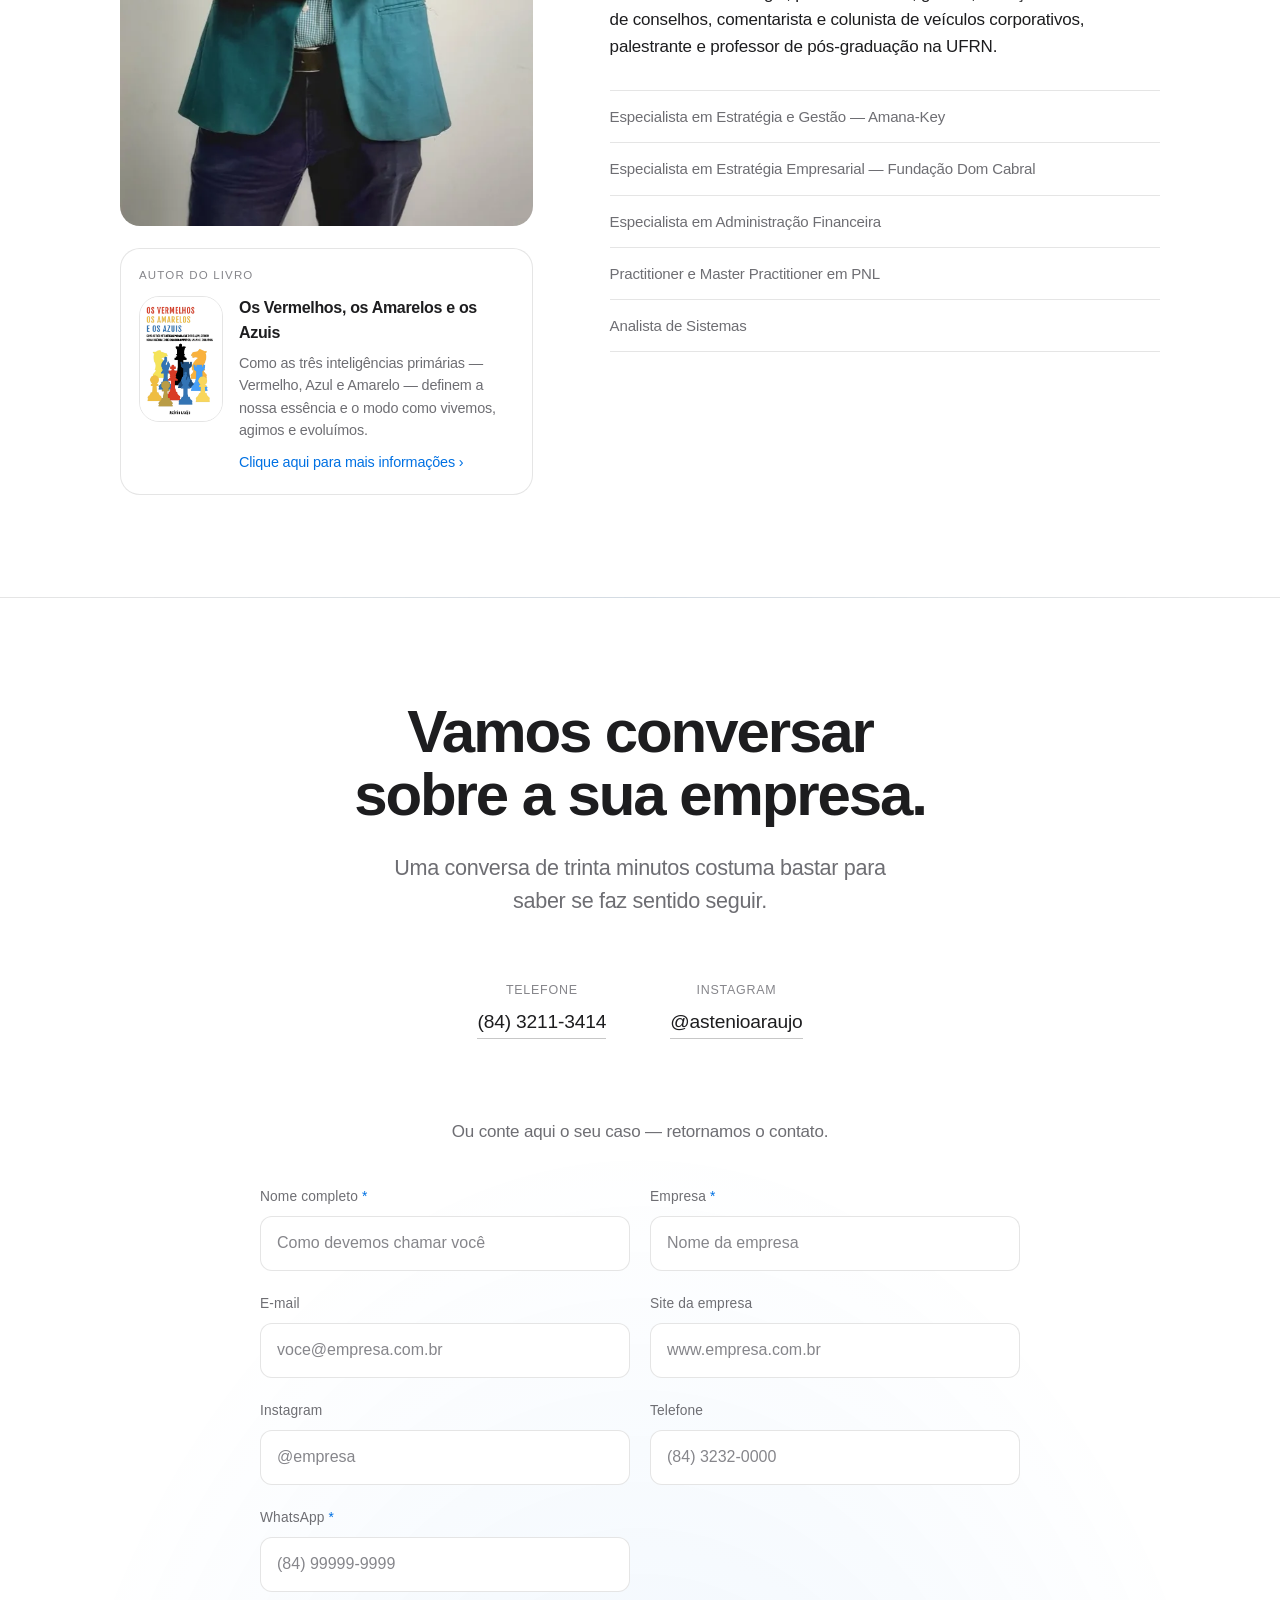
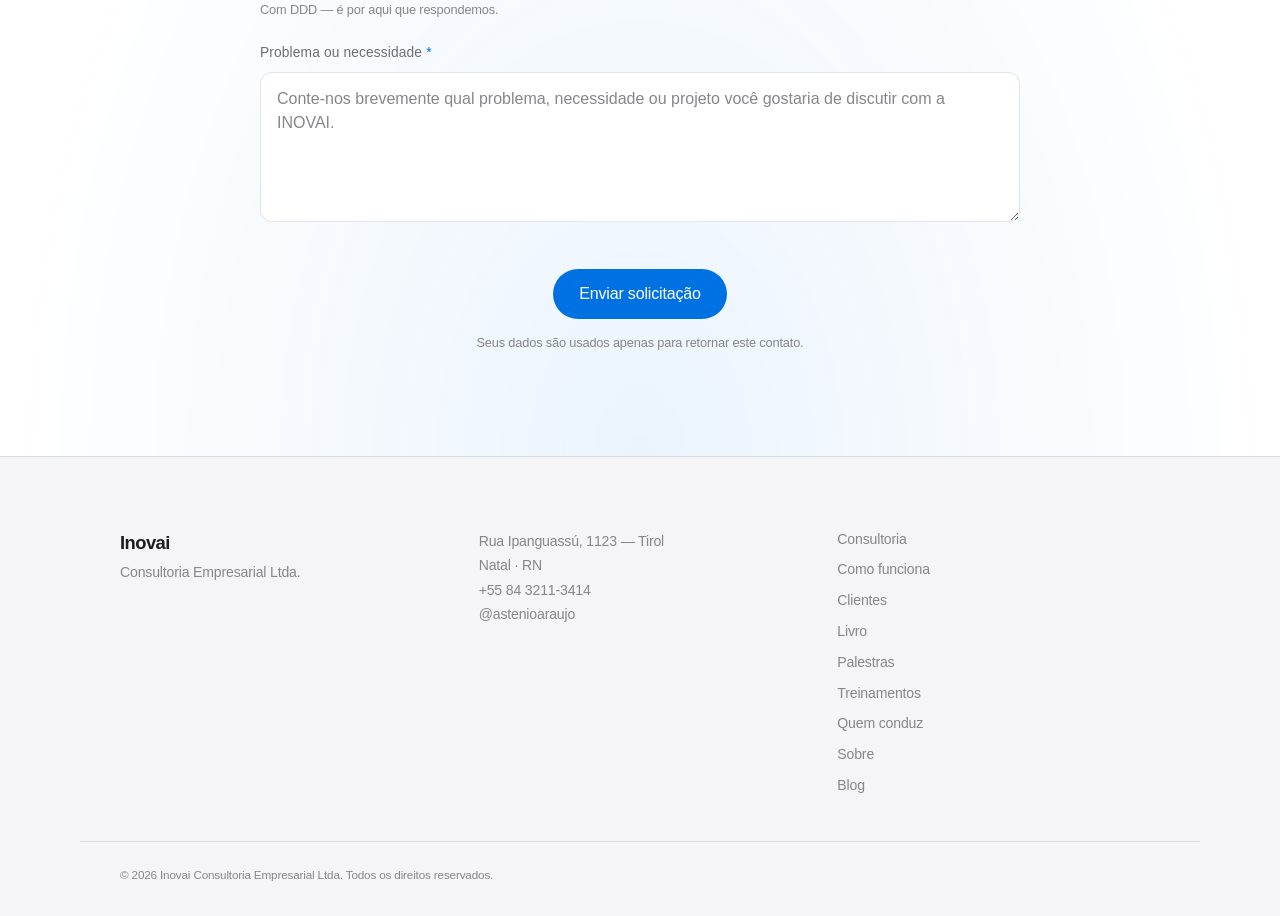
==== commit 53bbff10: "Blog: lista com busca e palavras-chave, e a primeira matéria (A navalha de Occam) Aba Blog no menu d" ====
--- a/public/index.html
+++ b/public/index.html
@@ -30,6 +30,7 @@
       <a href="treinamentos.html">Treinamentos</a>
       <a href="#sobre">Quem conduz</a>
       <a href="sobre.html">Sobre</a>
+      <a href="blog.html">Blog</a>
     </nav>
 
     <a class="nav__cta" href="#contato">Falar com a Inovai</a>
@@ -48,6 +49,7 @@
     <a href="treinamentos.html">Treinamentos</a>
     <a href="#sobre">Quem conduz</a>
     <a href="sobre.html">Sobre</a>
+    <a href="blog.html">Blog</a>
     <a href="#contato">Falar com a Inovai</a>
   </div>
 </header>
@@ -644,6 +646,7 @@
       <a href="treinamentos.html">Treinamentos</a>
       <a href="#sobre">Quem conduz</a>
       <a href="sobre.html">Sobre</a>
+      <a href="blog.html">Blog</a>
     </nav>
   </div>
   <div class="wrap foot__base">
--- a/public/css/styles.css
+++ b/public/css/styles.css
@@ -80,6 +80,11 @@
 
 h1.hero__title{ font-size:clamp(2.8rem, 8.5vw, 6rem); }
 
+/* h1 sem classe própria tem o mesmo tamanho do h2 — senão cai no 2em do
+   navegador e o título de abertura da página fica menor que os títulos das
+   seções abaixo dele. Os h1 com classe (hero, livro, palestras) mandam mais
+   que esta regra e continuam com os tamanhos deles. */
+h1,
 h2{ font-size:clamp(2.1rem, 5.4vw, 3.75rem); }
 
 h3{ font-size:1.3rem; letter-spacing:-.02em; line-height:1.25; }
@@ -176,12 +181,16 @@
 }
 .menu a:last-child{ border-bottom:0; color:var(--accent); }
 
-/* a gaveta só existe no mobile */
-@media (min-width:821px){
+/* A gaveta assume abaixo de 1100px, e não 820: com nove itens (o Blog foi o
+   nono) a barra não cabe numa linha antes disso, e os rótulos de duas
+   palavras ("Como funciona", "Quem conduz") quebravam em duas linhas. */
+.nav__links a{ white-space:nowrap; }
+
+@media (min-width:1101px){
   .menu{ display:none !important; }
 }
 
-@media (max-width:820px){
+@media (max-width:1100px){
   .nav__links,
   .nav__cta{ display:none; }
   .nav__toggle{ display:flex; }
@@ -1433,3 +1442,98 @@
   .pedido__pix{ border-left:0; border-top:1px solid var(--line); }
 }
 
+
+/* ---------- Blog (blog.html e public/blog/*.html) ---------- */
+
+.sr{
+  position:absolute; width:1px; height:1px; overflow:hidden;
+  clip:rect(0 0 0 0); white-space:nowrap;
+}
+
+.blog-ferramentas{ max-width:800px; margin-top:clamp(32px,4vw,48px); }
+
+.blog-busca input{
+  width:100%;
+  padding:14px 18px;
+  font:inherit; font-size:1rem; color:var(--text);
+  background:var(--surface-2);
+  border:1px solid transparent;
+  border-radius:12px;
+  transition:border-color .25s var(--ease), background .25s var(--ease);
+}
+.blog-busca input:focus{ outline:none; background:var(--surface); border-color:var(--accent); }
+.blog-busca input:disabled{ opacity:.6; }
+
+.blog-chaves{ display:flex; flex-wrap:wrap; gap:8px; margin-top:16px; }
+.blog-chave{
+  padding:6px 13px;
+  font:inherit; font-size:.85rem; color:var(--text-dim);
+  background:var(--surface);
+  border:1px solid var(--line-strong);
+  border-radius:980px;
+  cursor:pointer;
+  transition:background .2s var(--ease), color .2s var(--ease), border-color .2s var(--ease);
+}
+.blog-chave span{ color:var(--text-faint); font-size:.78rem; margin-left:2px; }
+.blog-chave:hover{ color:var(--text); border-color:var(--text-faint); }
+.blog-chave.is-ativa{ background:var(--text); border-color:var(--text); color:#fff; }
+.blog-chave.is-ativa span{ color:rgba(255,255,255,.7); }
+
+.blog-contagem{ margin:14px 0 0; font-size:.85rem; color:var(--text-faint); }
+
+.blog-lista{
+  list-style:none; margin:clamp(20px,3vw,32px) 0 0; padding:0;
+  max-width:800px;
+  border-top:1px solid var(--line);
+}
+.blog-item{ border-bottom:1px solid var(--line); }
+.blog-item > a{
+  display:block;
+  padding:clamp(24px,3vw,32px) 0;
+}
+.blog-item__meta{ margin:0 0 8px; font-size:.85rem; color:var(--text-faint); }
+.blog-item__titulo{
+  font-size:clamp(1.35rem,2.6vw,1.75rem);
+  letter-spacing:-.025em; line-height:1.2;
+  transition:color .2s var(--ease);
+}
+.blog-item > a:hover .blog-item__titulo{ color:var(--accent); }
+.blog-item__resumo{ margin:10px 0 0; color:var(--text-dim); }
+.blog-item__chaves,
+.materia__chaves{ display:flex; flex-wrap:wrap; gap:6px; margin:14px 0 0; }
+.blog-item__chaves span,
+.materia__chaves a{
+  font-size:.78rem; color:var(--text-dim);
+  padding:3px 10px; border-radius:980px;
+  background:var(--surface-2);
+}
+.materia__chaves a:hover{ color:var(--text); background:#ebebef; }
+.blog-item .link{ display:inline-block; margin-top:14px; font-size:.92rem; color:var(--accent); }
+.blog-item > a:hover .link span{ transform:translateX(3px); }
+.blog-item .link span{ display:inline-block; transition:transform .25s var(--ease); }
+
+.blog-vazio{ margin:28px 0 0; color:var(--text-dim); }
+
+/* página da matéria */
+.materia__voltar{ margin:0 0 28px; font-size:.92rem; }
+.materia__voltar .link{ color:var(--accent); }
+.materia__voltar .link span{ display:inline-block; transition:transform .25s var(--ease); }
+.materia__voltar .link:hover span{ transform:translateX(-3px); }
+.materia__voltar--fim{ margin:clamp(40px,5vw,60px) 0 0; padding-top:24px; border-top:1px solid var(--line); }
+.materia h1{ font-size:clamp(2rem,4.6vw,3.1rem); line-height:1.1; }
+.materia__meta{ margin:18px 0 0; color:var(--text-faint); font-size:.92rem; }
+.materia__corpo{ margin-top:clamp(32px,4vw,44px); font-size:1.08rem; line-height:1.7; }
+.materia__corpo h2{ font-size:clamp(1.5rem,3vw,2rem); line-height:1.2; margin:1.8em 0 .6em; }
+.materia__corpo h3{ margin:1.6em 0 .5em; }
+.materia__corpo ul,
+.materia__corpo ol{ margin:0 0 1.1em; padding-left:1.3em; }
+.materia__corpo li{ margin-bottom:.4em; }
+.materia__corpo a{ color:var(--accent); text-decoration:underline; text-underline-offset:3px; }
+.materia__corpo blockquote{
+  margin:1.6em 0; padding:4px 0 4px 22px;
+  border-left:3px solid var(--dourado);
+  color:var(--marinho); font-size:1.15rem;
+}
+.materia__corpo figure{ margin:1.8em 0; }
+.materia__corpo figure img{ width:100%; max-width:560px; height:auto; border-radius:12px; }
+.materia__corpo figcaption{ margin-top:8px; font-size:.85rem; color:var(--text-faint); }
